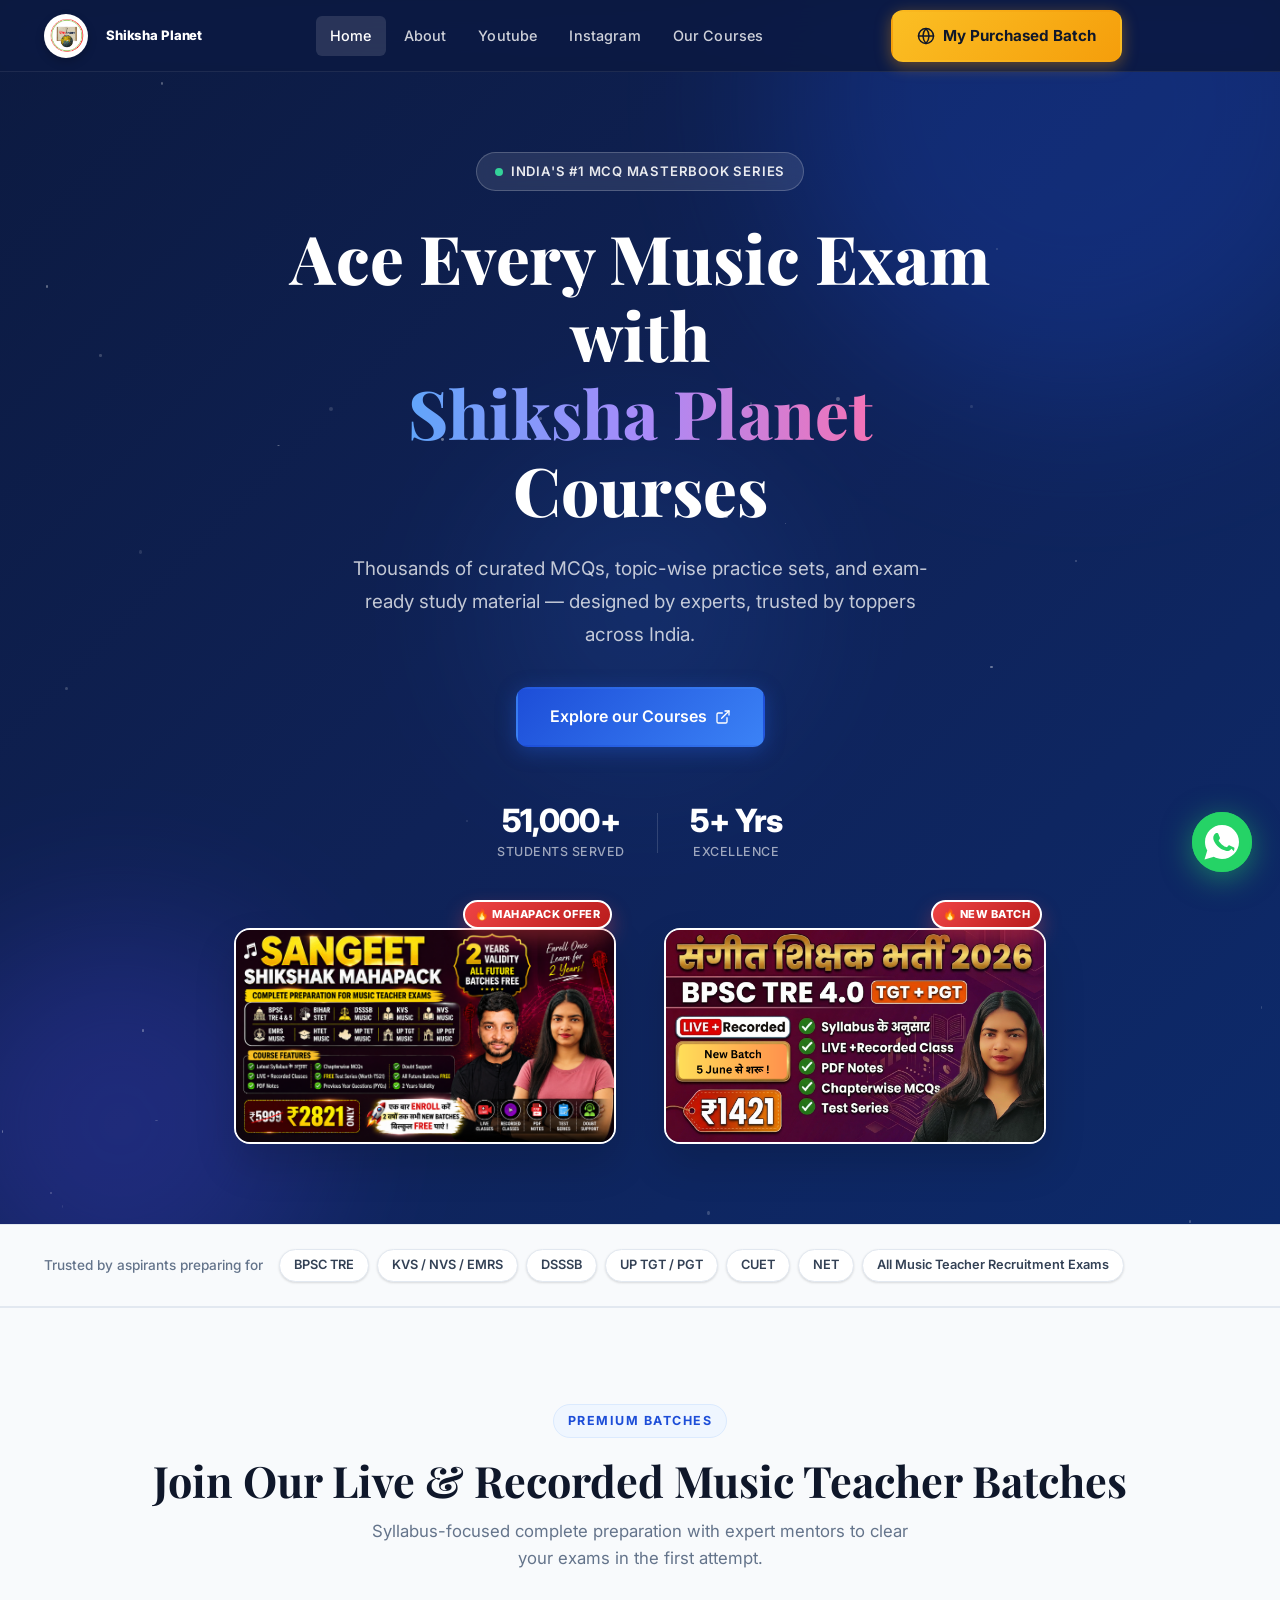
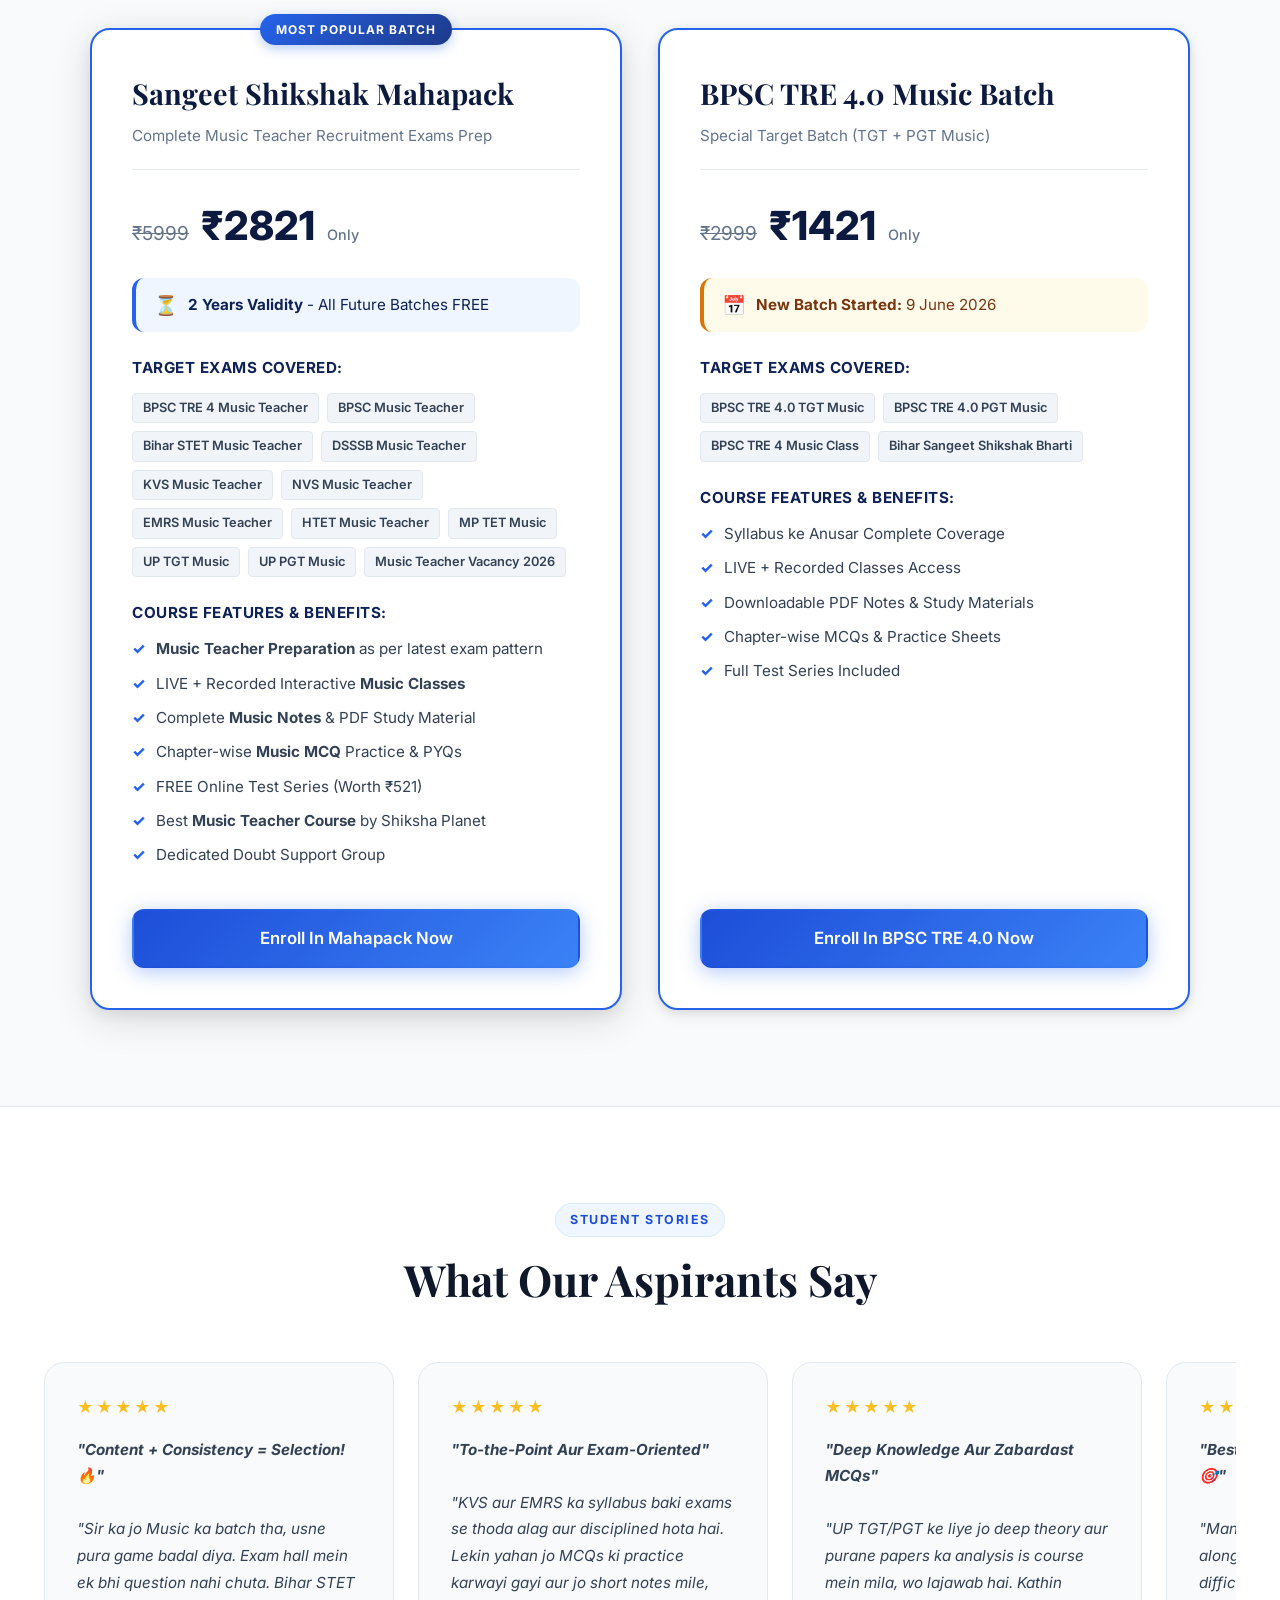
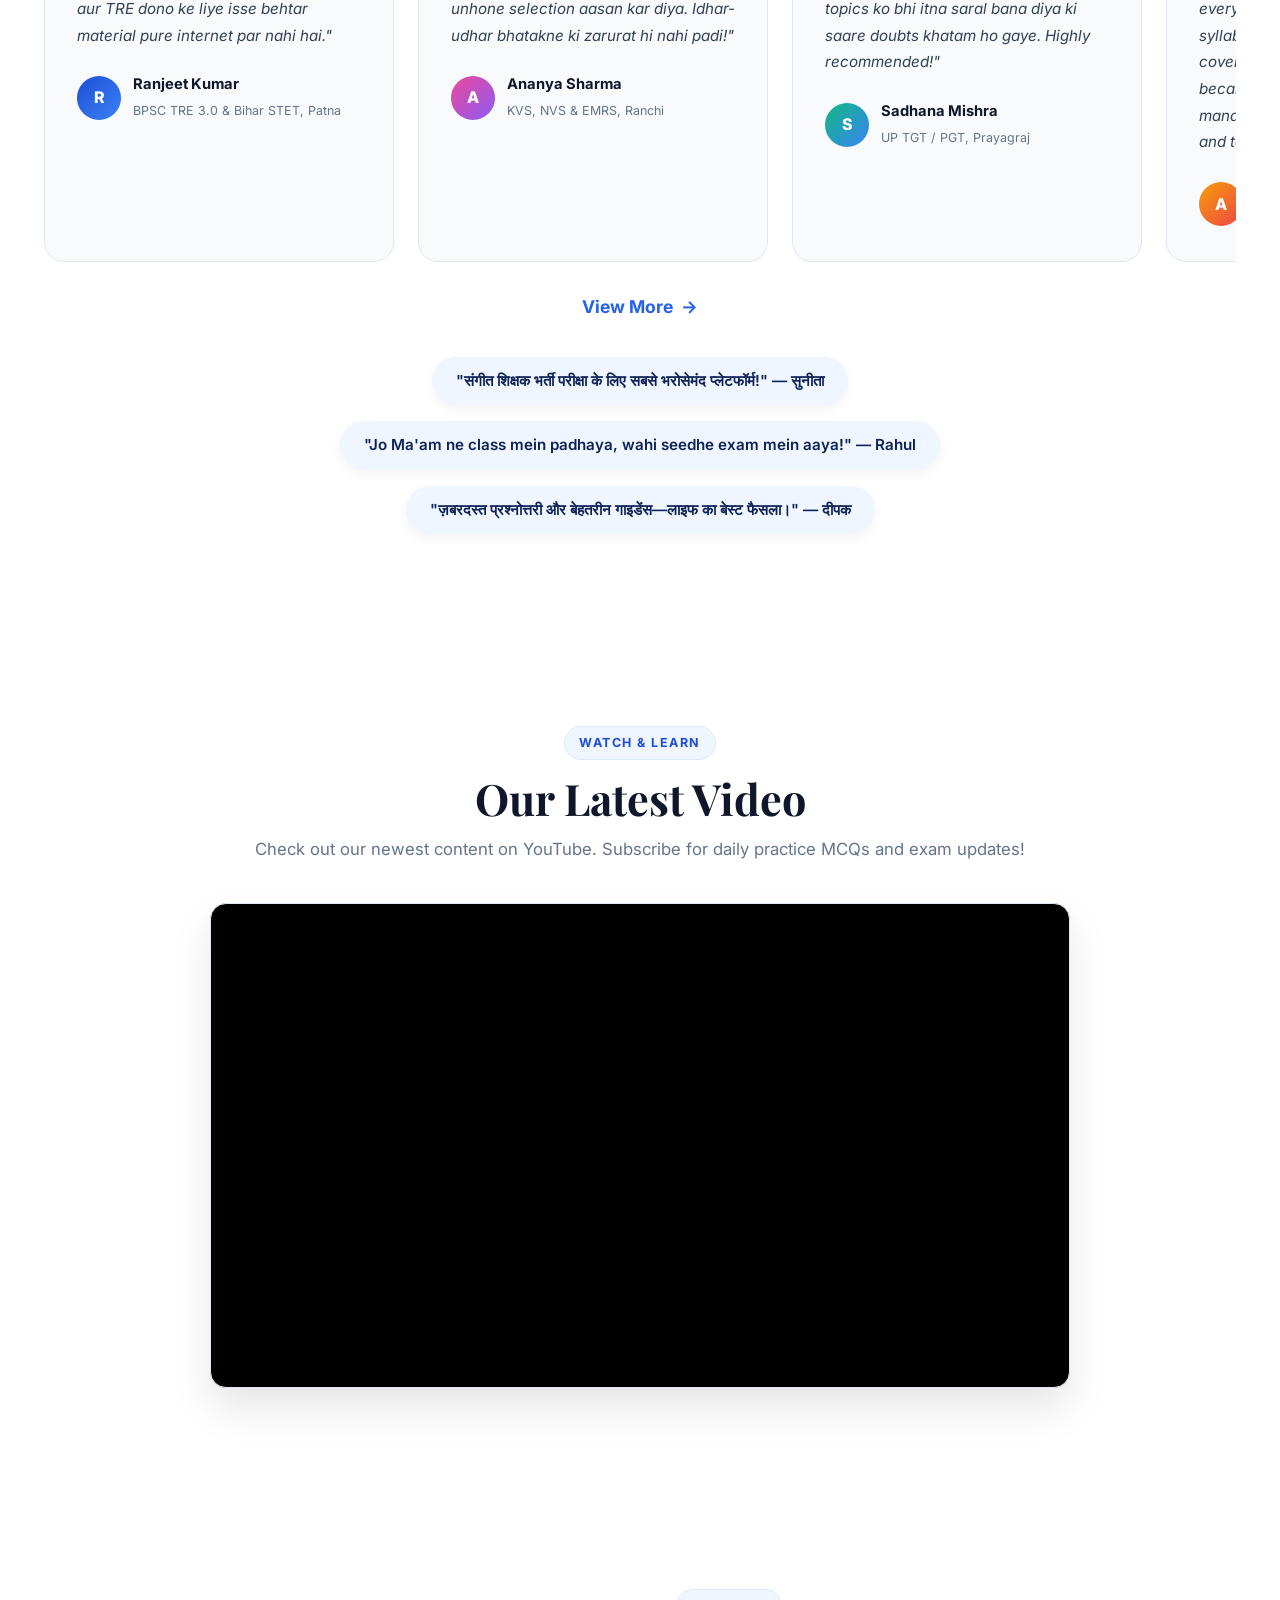
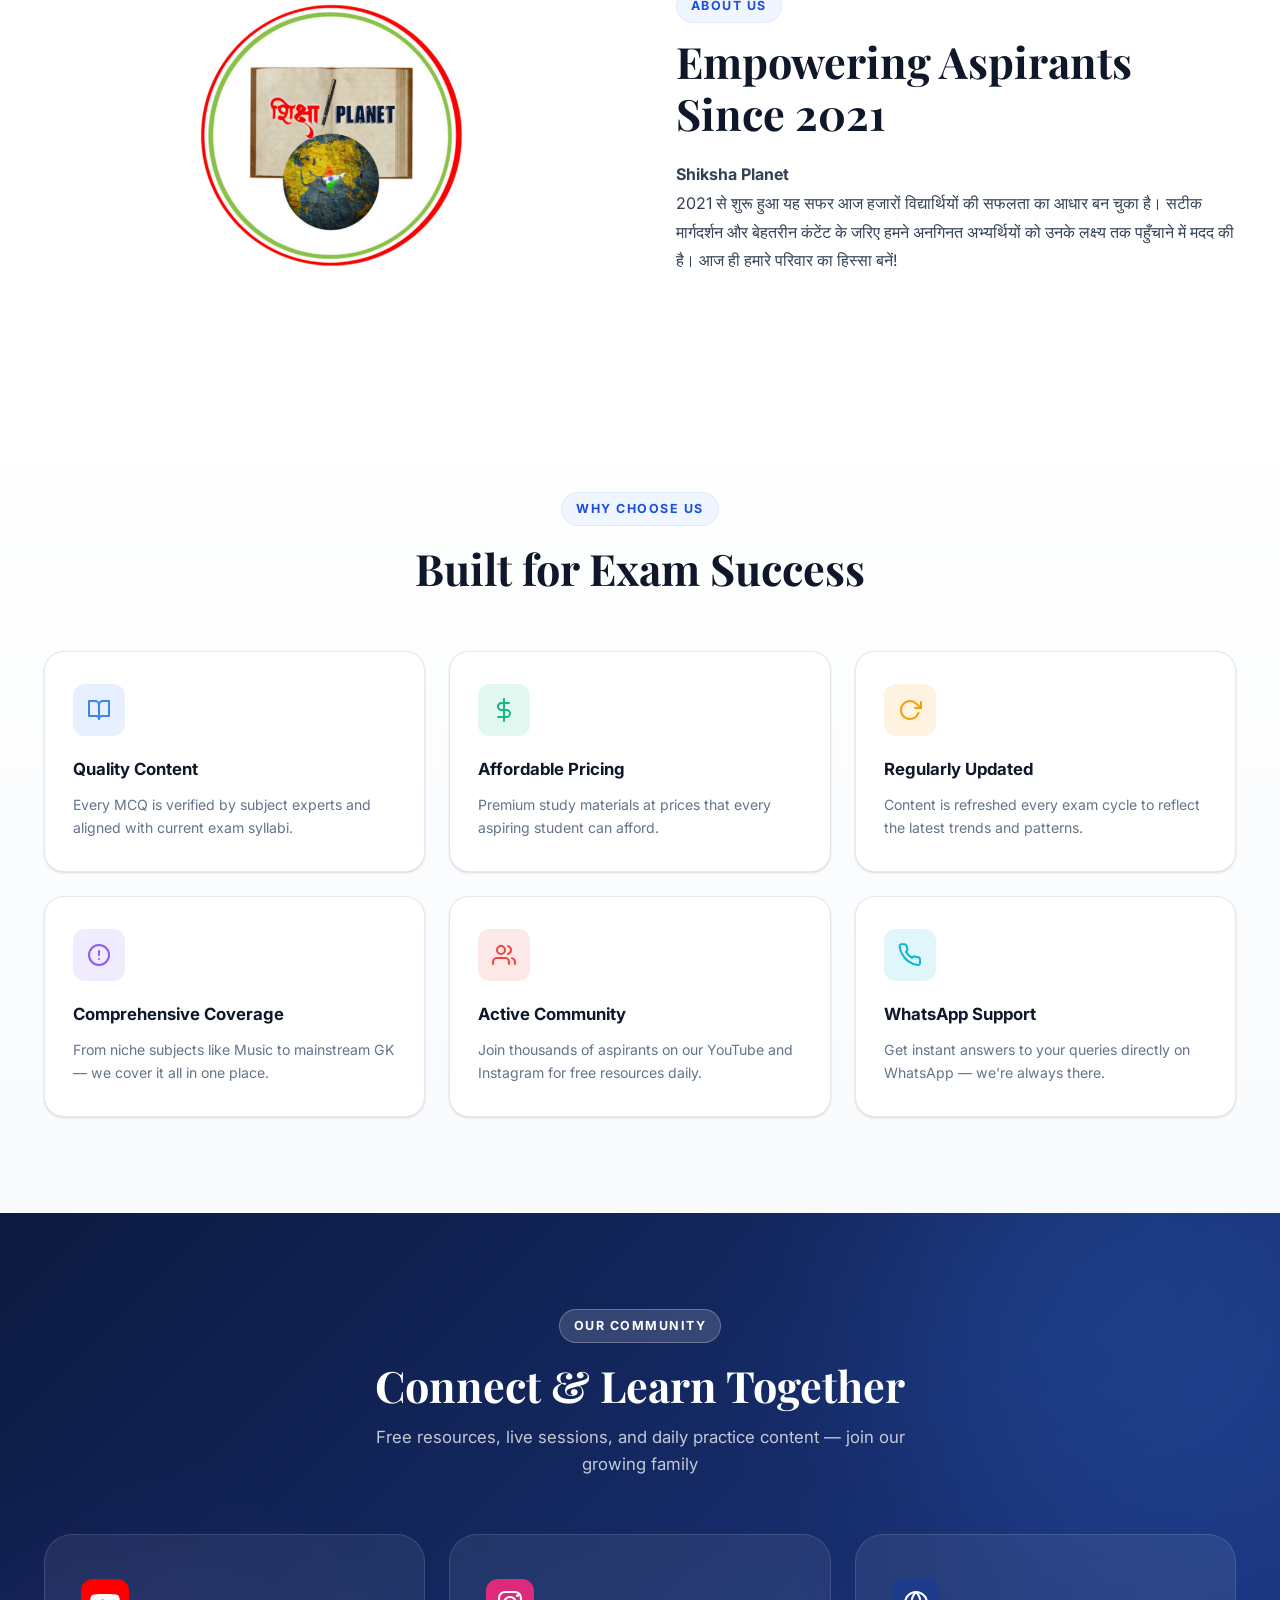
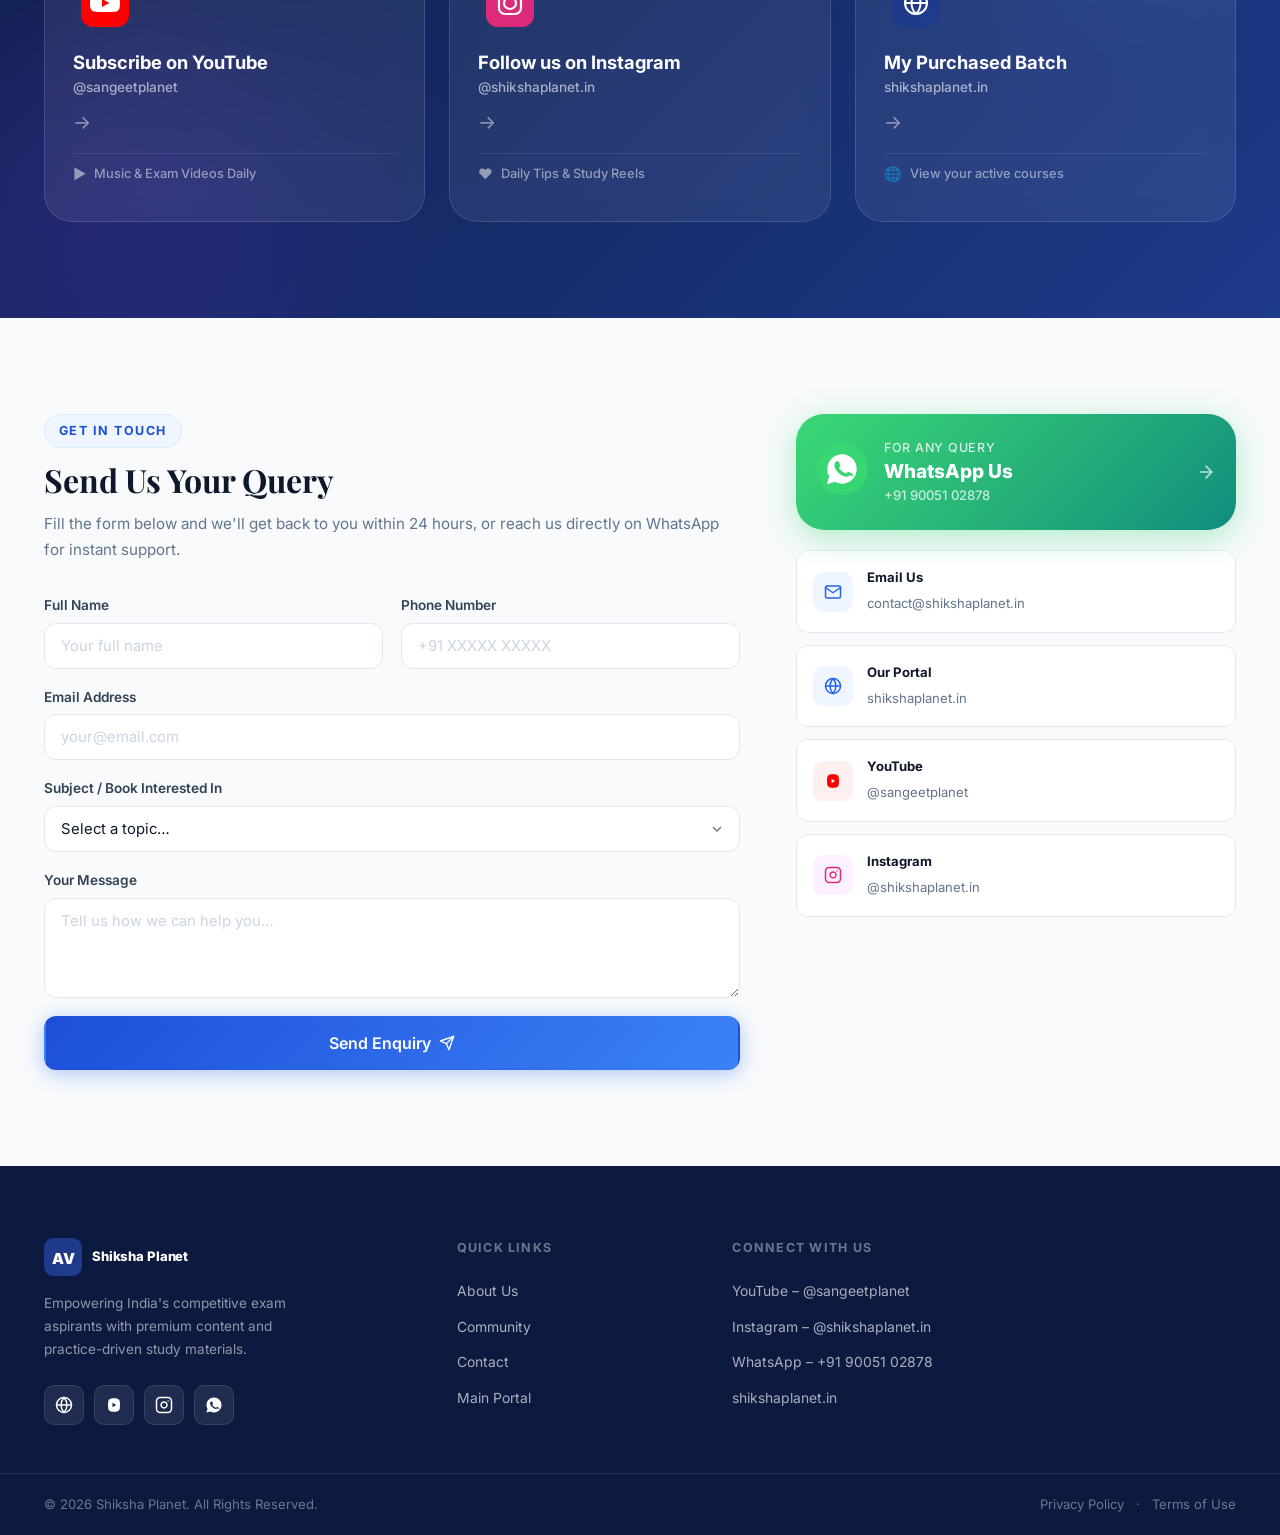
==== index.html @ e0a3ec22 "Add files via upload" ====
<!DOCTYPE html>
<html lang="en">
<head>
  <meta charset="UTF-8" />
  <meta name="viewport" content="width=device-width, initial-scale=1.0" />
  <title>Shiksha Planet | Premium Competitive Exam Courses</title>
  <meta name="description" content="Shiksha Planet — India's trusted platform for competitive exam preparation courses, practice series, and study materials." />
  <meta property="og:title" content="Shiksha Planet" />
  <meta property="og:description" content="Premium competitive exam preparation courses and study materials." />
  <meta property="og:type" content="website" />
  <meta name="keywords" content="BPSC TRE 4 Music Teacher, BPSC Music Teacher, Bihar STET Music, Bihar STET Music Teacher, DSSSB Music Teacher, KVS Music Teacher, NVS Music Teacher, EMRS Music Teacher, HTET Music Teacher, MP TET Music, UP TGT Music, UP PGT Music, Music Teacher Vacancy 2026, Music Teacher Exam, Sangeet Shikshak, Music Teacher Preparation, BPSC TRE 4 Vacancy, Bihar Teacher Vacancy, Music MCQ, Music Notes, Music Classes, Music Teacher Course, Shiksha Planet Music, shiksha planet, Music Teacher Online Classes, Music Teacher Preparation Batch, Sangeet Shikshak Batch, BPSC Music Teacher Course, Music Teacher Exam Preparation, Music Teacher Live Classes, Sangeet Shikshak Online Batch, up tgt pgt, htet music, dsssb music, nvs music, kvs music, emrs music, up tgt music, up pgt music, BPSC TRE 4 Music Class, Bihar Sangeet Shikshak Bharti" />
  <link rel="canonical" href="https://store.shikshaplanet.in/" />
  <link rel="preconnect" href="https://fonts.googleapis.com" />
  <link rel="preconnect" href="https://fonts.gstatic.com" crossorigin />
  <link href="https://fonts.googleapis.com/css2?family=Inter:wght@300;400;500;600;700;800;900&family=Playfair+Display:wght@600;700;800&display=swap" rel="stylesheet" />
  <link rel="stylesheet" href="style.css?v=2" />
</head>
<body>

  <!-- ============================================================
       HEADER / NAVBAR
  ============================================================ -->
  <header class="navbar" id="navbar">
    <div class="container nav-inner">
      <a href="#hero" class="brand" aria-label="Shiksha Planet home">
        <div class="brand-logo" style="width: 44px; height: 44px; border-radius: 50%; background: white; margin-right: 8px; flex-shrink: 0; display: flex; align-items: center; justify-content: center; overflow: hidden; box-shadow: 0 4px 10px rgba(0,0,0,0.2);">
          <img src="images/logo.png" alt="Shiksha Planet Logo" style="width: 90%; height: 90%; object-fit: contain;" />
        </div>
        <div class="brand-text">
          <span class="brand-main">Shiksha Planet</span>
        </div>
      </a>

      <nav class="nav-links" id="navLinks" aria-label="Main navigation">
        <a href="#hero" class="nav-link">Home</a>
        <a href="#about" class="nav-link">About</a>
        <a href="https://www.youtube.com/@sangeetplanet" target="_blank" rel="noopener noreferrer" class="nav-link">Youtube</a>
        <a href="https://www.instagram.com/shikshaplanet.in" target="_blank" rel="noopener noreferrer" class="nav-link">Instagram</a>
        <a href="https://store.shikshaplanet.in" target="_blank" rel="noopener noreferrer" class="nav-link">Our Courses</a>
      </nav>

      <a href="https://store.shikshaplanet.in/purchases?type=10" target="_blank" rel="noopener noreferrer"
         class="btn btn-portal" id="visitPortalBtn" aria-label="My Purchased Batch – Shiksha Planet">
        <svg class="btn-icon" viewBox="0 0 24 24" fill="none" stroke="currentColor" stroke-width="2" stroke-linecap="round" stroke-linejoin="round" aria-hidden="true">
          <circle cx="12" cy="12" r="10"/>
          <line x1="2" y1="12" x2="22" y2="12"/>
          <path d="M12 2a15.3 15.3 0 0 1 4 10 15.3 15.3 0 0 1-4 10 15.3 15.3 0 0 1-4-10 15.3 15.3 0 0 1 4-10z"/>
        </svg>
        My Purchased Batch
      </a>

      <div class="mobile-nav-right" style="display: flex; align-items: center; gap: 12px;">
        <a href="https://store.shikshaplanet.in/purchases?type=10" target="_blank" rel="noopener noreferrer" class="btn btn-primary mobile-header-btn">My Purchased Batch</a>
        <button class="hamburger" id="hamburger" aria-label="Open menu" aria-expanded="false" aria-controls="navLinks">
          <span></span><span></span><span></span>
        </button>
      </div>
    </div>
  </header>

  <!-- Mobile Nav Overlay -->
  <div class="mobile-nav-overlay" id="mobileNavOverlay">
    <button class="mobile-nav-close" id="mobileNavClose" aria-label="Close menu">✕</button>
    <nav class="mobile-nav-links" aria-label="Mobile navigation">
      <a href="#hero" class="mobile-nav-link">Home</a>
      <a href="#about" class="mobile-nav-link">About</a>
      <a href="https://www.youtube.com/@sangeetplanet" target="_blank" rel="noopener noreferrer" class="mobile-nav-link">Youtube</a>
      <a href="https://www.instagram.com/shikshaplanet.in" target="_blank" rel="noopener noreferrer" class="mobile-nav-link">Instagram</a>
      <a href="https://store.shikshaplanet.in" target="_blank" rel="noopener noreferrer" class="mobile-nav-link">Our Courses</a>
    </nav>
    <a href="https://store.shikshaplanet.in/purchases?type=10" target="_blank" rel="noopener noreferrer" class="btn btn-portal mobile-portal-btn">
      <svg class="btn-icon" viewBox="0 0 24 24" fill="none" stroke="currentColor" stroke-width="2" stroke-linecap="round" stroke-linejoin="round" aria-hidden="true">
        <circle cx="12" cy="12" r="10"/>
        <line x1="2" y1="12" x2="22" y2="12"/>
        <path d="M12 2a15.3 15.3 0 0 1 4 10 15.3 15.3 0 0 1-4 10 15.3 15.3 0 0 1-4-10 15.3 15.3 0 0 1 4-10z"/>
      </svg>
      My Purchased Batch
    </a>
  </div>

  <!-- ============================================================
       HERO SECTION
  ============================================================ -->
  <section class="hero" id="hero">
    <div class="hero-bg-shapes" aria-hidden="true">
      <div class="shape shape-1"></div>
      <div class="shape shape-2"></div>
      <div class="shape shape-3"></div>
      <div class="particles" id="particles"></div>
    </div>
    <div class="container hero-content">
      <div class="hero-badge">
        <span class="badge-dot"></span>
        India's #1 MCQ Masterbook Series
      </div>
      <h1 class="hero-headline">
        Ace Every Music Exam with<br/>
        <span class="hero-gradient-text">Shiksha Planet</span><br/>
        Courses
      </h1>
      <p class="hero-desc">
        Thousands of curated MCQs, topic-wise practice sets, and exam-ready study material — designed by experts, trusted by toppers across India.
      </p>
      <div class="hero-ctas">
        <a href="https://store.shikshaplanet.in" target="_blank" rel="noopener noreferrer" class="btn btn-primary btn-large" id="heroPortalBtn">
          Explore our Courses
          <svg class="btn-icon-right" viewBox="0 0 24 24" fill="none" stroke="currentColor" stroke-width="2" stroke-linecap="round" stroke-linejoin="round" aria-hidden="true">
            <path d="M18 13v6a2 2 0 0 1-2 2H5a2 2 0 0 1-2-2V8a2 2 0 0 1 2-2h6"/>
            <polyline points="15 3 21 3 21 9"/>
            <line x1="10" y1="14" x2="21" y2="3"/>
          </svg>
        </a>
      </div>
      <div class="hero-stats">
        <div class="stat-item">
          <span class="stat-num">51,000+</span>
          <span class="stat-label">Students Served</span>
        </div>
        <div class="stat-divider" aria-hidden="true"></div>
        <div class="stat-item">
          <span class="stat-num">5+ Yrs</span>
          <span class="stat-label">Excellence</span>
        </div>
      </div>
      
      <!-- Promotional Poster Banners -->
      <div class="hero-banners-container" style="display: grid; grid-template-columns: repeat(auto-fit, minmax(300px, 1fr)); gap: 48px; margin-top: 64px; width: 100%; max-width: 1200px; margin-left: auto; margin-right: auto;">
        
        <!-- Banner 1: Mahapack -->
        <div class="hero-banner-wrap" style="position: relative; transition: transform 0.3s ease;">
          <div class="badge-new-batch" style="z-index: 10; padding: 4px 10px; font-size: 11px; top: -28px; right: 4px; border-width: 2px;">🔥 Mahapack Offer</div>
          <a href="https://store.shikshaplanet.in/new-courses/52-sangeet-shikshak-mahapack" target="_blank" rel="noopener noreferrer" style="display: block; cursor: pointer; border-radius: 16px; overflow: hidden; box-shadow: 0 20px 40px rgba(0,0,0,0.15); border: 2px solid var(--white);">
            <img src="images/mahapack_poster.png" alt="Sangeet Shikshak Mahapack Banner" style="width: 100%; height: auto; display: block; object-fit: cover;" onmouseover="this.parentElement.parentElement.style.transform='scale(1.02)'" onmouseout="this.parentElement.parentElement.style.transform='scale(1)'" />
          </a>
        </div>

        <!-- Banner 2: BPSC TRE 4.0 -->
        <div class="hero-banner-wrap" style="position: relative; transition: transform 0.3s ease;">
          <div class="badge-new-batch" style="z-index: 10; padding: 4px 10px; font-size: 11px; top: -28px; right: 4px; border-width: 2px;">🔥 New Batch</div>
          <a href="https://store.shikshaplanet.in/new-courses/49-bpsc-tre-4-music-new-batch" target="_blank" rel="noopener noreferrer" style="display: block; cursor: pointer; border-radius: 16px; overflow: hidden; box-shadow: 0 20px 40px rgba(0,0,0,0.15); border: 2px solid var(--white);">
            <img src="images/course_banner.png" alt="BPSC TRE 4.0 TGT PGT Course Banner" style="width: 100%; height: auto; display: block; object-fit: cover;" onmouseover="this.parentElement.parentElement.style.transform='scale(1.02)'" onmouseout="this.parentElement.parentElement.style.transform='scale(1)'" />
          </a>
        </div>

      </div>
    </div>

  </section>

  <!-- ============================================================
       TRUST STRIP
  ============================================================ -->
  <section class="trust-strip" aria-label="Trusted by exam aspirants">
    <div class="container trust-inner">
      <p class="trust-label">Trusted by aspirants preparing for</p>
      <div class="trust-badges">
        <span class="trust-badge">BPSC TRE</span>
        <span class="trust-badge">KVS / NVS / EMRS</span>
        <span class="trust-badge">DSSSB</span>
        <span class="trust-badge">UP TGT / PGT</span>
        <span class="trust-badge">CUET</span>
        <span class="trust-badge">NET</span>
        <span class="trust-badge">All Music Teacher Recruitment Exams</span>
      </div>
    </div>
  </section>

  <!-- ============================================================
       OUR FEATURED COURSES (SEO OPTIMIZED)
       ============================================================ -->
  <section class="section courses-section" id="courses" aria-label="Our Courses">
    <div class="container">
      <div class="section-header">
        <div class="section-tag">Premium Batches</div>
        <h2 class="section-title">Join Our Live & Recorded Music Teacher Batches</h2>
        <p class="section-subtitle">Syllabus-focused complete preparation with expert mentors to clear your exams in the first attempt.</p>
      </div>

      <div class="courses-grid">
        <!-- Course 1: Mahapack -->
        <a href="https://store.shikshaplanet.in/new-courses/52-sangeet-shikshak-mahapack" target="_blank" rel="noopener noreferrer" class="course-card popular-card" style="text-decoration: none; color: inherit; display: flex;">
          <div class="popular-badge">Most Popular Batch</div>
          <div class="course-card-header">
            <h3>Sangeet Shikshak Mahapack</h3>
            <p class="course-tagline">Complete Music Teacher Recruitment Exams Prep</p>
          </div>
          <div class="course-price-box">
            <span class="original-price">₹5999</span>
            <span class="current-price">₹2821</span>
            <span class="price-suffix">Only</span>
          </div>
          <div class="validity-banner">
             <span class="icon">⏳</span> <span><strong>2 Years Validity</strong> - All Future Batches FREE</span>
          </div>
          <div class="target-exams-box">
            <h4>Target Exams Covered:</h4>
            <div class="exams-tags">
              <span>BPSC TRE 4 Music Teacher</span>
              <span>BPSC Music Teacher</span>
              <span>Bihar STET Music Teacher</span>
              <span>DSSSB Music Teacher</span>
              <span>KVS Music Teacher</span>
              <span>NVS Music Teacher</span>
              <span>EMRS Music Teacher</span>
              <span>HTET Music Teacher</span>
              <span>MP TET Music</span>
              <span>UP TGT Music</span>
              <span>UP PGT Music</span>
              <span>Music Teacher Vacancy 2026</span>
            </div>
          </div>
          <div class="course-features-list">
            <h4>Course Features & Benefits:</h4>
            <ul>
              <li><strong>Music Teacher Preparation</strong> as per latest exam pattern</li>
              <li>LIVE + Recorded Interactive <strong>Music Classes</strong></li>
              <li>Complete <strong>Music Notes</strong> & PDF Study Material</li>
              <li>Chapter-wise <strong>Music MCQ</strong> Practice & PYQs</li>
              <li>FREE Online Test Series (Worth ₹521)</li>
              <li>Best <strong>Music Teacher Course</strong> by Shiksha Planet</li>
              <li>Dedicated Doubt Support Group</li>
            </ul>
          </div>
          <div class="course-action">
            <span class="btn btn-primary btn-full">Enroll In Mahapack Now</span>
          </div>
        </a>

        <!-- Course 2: BPSC TRE 4.0 -->
        <a href="https://store.shikshaplanet.in/new-courses/49-bpsc-tre-4-music-new-batch" target="_blank" rel="noopener noreferrer" class="course-card" style="text-decoration: none; color: inherit; display: flex;">
          <div class="course-card-header">
            <h3>BPSC TRE 4.0 Music Batch</h3>
            <p class="course-tagline">Special Target Batch (TGT + PGT Music)</p>
          </div>
          <div class="course-price-box">
            <span class="original-price">₹2999</span>
            <span class="current-price">₹1421</span>
            <span class="price-suffix">Only</span>
          </div>
          <div class="validity-banner date-banner">
             <span class="icon">📅</span> <span><strong>New Batch Started:</strong> 9 June 2026</span>
          </div>
          <div class="target-exams-box">
            <h4>Target Exams Covered:</h4>
            <div class="exams-tags">
              <span>BPSC TRE 4.0 TGT Music</span>
              <span>BPSC TRE 4.0 PGT Music</span>
              <span>BPSC TRE 4 Music Class</span>
              <span>Bihar Sangeet Shikshak Bharti</span>
            </div>
          </div>
          <div class="course-features-list">
            <h4>Course Features & Benefits:</h4>
            <ul>
              <li>Syllabus ke Anusar Complete Coverage</li>
              <li>LIVE + Recorded Classes Access</li>
              <li>Downloadable PDF Notes & Study Materials</li>
              <li>Chapter-wise MCQs & Practice Sheets</li>
              <li>Full Test Series Included</li>
            </ul>
          </div>
          <div class="course-action">
            <span class="btn btn-primary btn-full">Enroll In BPSC TRE 4.0 Now</span>
          </div>
        </a>
      </div>
    </div>
  </section>

  <!-- ============================================================
       TESTIMONIALS
  ============================================================ -->
  <section class="testimonials section" id="testimonials" aria-label="Student testimonials">
    <div class="container">
      <div class="section-header">
        <div class="section-tag">Student Stories</div>
        <h2 class="section-title">What Our Aspirants Say</h2>
      </div>
      <div class="testi-wrapper">
        <div class="testi-grid" id="testiGrid">
        <blockquote class="testi-card" id="testiRanjeet">
          <div class="testi-stars" aria-label="5 stars">★★★★★</div>
          <p><strong>"Content + Consistency = Selection! 🔥"</strong><br><br>"Sir ka jo Music ka batch tha, usne pura game badal diya. Exam hall mein ek bhi question nahi chuta. Bihar STET aur TRE dono ke liye isse behtar material pure internet par nahi hai."</p>
          <footer>
            <div class="testi-avatar" aria-hidden="true">R</div>
            <div>
              <strong>Ranjeet Kumar</strong>
              <span>BPSC TRE 3.0 & Bihar STET, Patna</span>
            </div>
          </footer>
        </blockquote>
        
        <blockquote class="testi-card" id="testiAnanya">
          <div class="testi-stars" aria-label="5 stars">★★★★★</div>
          <p><strong>"To-the-Point Aur Exam-Oriented"</strong><br><br>"KVS aur EMRS ka syllabus baki exams se thoda alag aur disciplined hota hai. Lekin yahan jo MCQs ki practice karwayi gayi aur jo short notes mile, unhone selection aasan kar diya. Idhar-udhar bhatakne ki zarurat hi nahi padi!"</p>
          <footer>
            <div class="testi-avatar" style="background:linear-gradient(135deg,#ec4899,#8b5cf6)" aria-hidden="true">A</div>
            <div>
              <strong>Ananya Sharma</strong>
              <span>KVS, NVS & EMRS, Ranchi</span>
            </div>
          </footer>
        </blockquote>

        <blockquote class="testi-card" id="testiSadhana">
          <div class="testi-stars" aria-label="5 stars">★★★★★</div>
          <p><strong>"Deep Knowledge Aur Zabardast MCQs"</strong><br><br>"UP TGT/PGT ke liye jo deep theory aur purane papers ka analysis is course mein mila, wo lajawab hai. Kathin topics ko bhi itna saral bana diya ki saare doubts khatam ho gaye. Highly recommended!"</p>
          <footer>
            <div class="testi-avatar" style="background:linear-gradient(135deg,#10b981,#3b82f6)" aria-hidden="true">S</div>
            <div>
              <strong>Sadhana Mishra</strong>
              <span>UP TGT / PGT, Prayagraj</span>
            </div>
          </footer>
        </blockquote>

        <blockquote class="testi-card" id="testiAnjali">
          <div class="testi-stars" aria-label="5 stars">★★★★★</div>
          <p><strong>"Best Course for Class 12th Students! 🎯"</strong><br><br>"Managing CUET UG preparation alongside board exams seemed very difficult, but this course made everything so simple. The music syllabus and domain topics were covered so well that all my basics became clear. I learned time management through the mock tests, and today I am in my dream university!"</p>
          <footer>
            <div class="testi-avatar" style="background:linear-gradient(135deg,#f59e0b,#ef4444)" aria-hidden="true">A</div>
            <div>
              <strong>Anjali Singh</strong>
              <span>CUET UG Entrance, New Delhi</span>
            </div>
          </footer>
        </blockquote>

        <blockquote class="testi-card" id="testiVikas">
          <div class="testi-stars" aria-label="5 stars">★★★★★</div>
          <p><strong>"Perfect Content for Higher University Entrances!"</strong><br><br>"CUET PG level is quite deep and finding accurate guidance is very difficult. The focus on raga analysis, advanced theory, and detailed MCQs in this course was amazing. It was solely because of the mock tests and conceptual clarity of this batch that I got selected into a top university."</p>
          <footer>
            <div class="testi-avatar" style="background:linear-gradient(135deg,#6366f1,#8b5cf6)" aria-hidden="true">V</div>
            <div>
              <strong>Vikas Raj</strong>
              <span>CUET PG Entrance, BHU Campus</span>
            </div>
          </footer>
        </blockquote>

        <blockquote class="testi-card" id="testiAmit">
          <div class="testi-stars" aria-label="5 stars">★★★★★</div>
          <p><strong>"कम समय में सटीक तैयारी और बेहतरीन टाइम मैनेजमेंट"</strong><br><br>"डीएसएसएसबी में टाइम MANAGEMENT सबसे बड़ा चैलेंज होता है। इस कोर्स में सिर्फ पढ़ाया नहीं जाता, बल्कि कम समय में सही उत्तर कैसे चुनना है, यह सिखाया जाता है। कंटेंट एकदम अपडेटेड और प्रामाणिक है।"</p>
          <footer>
            <div class="testi-avatar" style="background:linear-gradient(135deg,#14b8a6,#0ea5e9)" aria-hidden="true">अ</div>
            <div>
              <strong>अमित वर्मा</strong>
              <span>DSSSB Delhi, दिल्ली</span>
            </div>
          </footer>
        </blockquote>
      </div>
      
      <div class="testi-scroll-action">
        <button class="testi-scroll-btn" onclick="document.getElementById('testiGrid').scrollBy({ left: 350, behavior: 'smooth' })" aria-label="Scroll to view more">
          View More <span>→</span>
        </button>
      </div>
      </div>

      <div class="testi-oneliners">
        <div class="testi-oneliner">"संगीत शिक्षक भर्ती परीक्षा के लिए सबसे भरोसेमंद प्लेटफॉर्म!" — सुनीता</div>
        <div class="testi-oneliner">"Jo Ma'am ne class mein padhaya, wahi seedhe exam mein aaya!" — Rahul</div>
        <div class="testi-oneliner">"ज़बरदस्त प्रश्नोत्तरी और बेहतरीन गाइडेंस—लाइफ का बेस्ट फैसला।" — दीपक</div>
      </div>
    </div>
  </section>

  <!-- ============================================================
       LATEST VIDEO
  ============================================================ -->
  <section class="latest-video section" id="video" aria-label="Our Latest Video">
    <div class="container reveal">
      <div class="section-header" style="max-width: 800px; margin: 0 auto; text-align: center; margin-bottom: 40px;">
        <div class="section-tag" style="justify-content: center; margin-bottom: 12px;">Watch &amp; Learn</div>
        <h2 class="section-title">Our Latest Video</h2>
        <p style="color: var(--gray-500); font-size: 1.05rem;">Check out our newest content on YouTube. Subscribe for daily practice MCQs and exam updates!</p>
      </div>
      
      <div class="video-container reveal" style="max-width: 860px; margin: 0 auto; border-radius: 16px; overflow: hidden; box-shadow: 0 20px 40px rgba(0,0,0,0.1); border: 1px solid var(--gray-200); background: #000;">
        <div style="position: relative; padding-bottom: 56.25%; height: 0;">
          <iframe 
            src="https://www.youtube-nocookie.com/embed/hWtbzKx9obE" 
            title="Our Latest Video" 
            style="position: absolute; top: 0; left: 0; width: 100%; height: 100%; border: 0;" 
            allow="accelerometer; autoplay; clipboard-write; encrypted-media; gyroscope; picture-in-picture; web-share" 
            allowfullscreen>
          </iframe>
        </div>
      </div>
    </div>
  </section>

  <!-- ============================================================
       ABOUT US
  ============================================================ -->
  <section class="about section" id="about">
    <div class="container about-grid">
      <div class="about-visual" aria-hidden="true">
        <div class="about-card-stack">
          <div class="about-center-icon">
            <img src="images/logo.png" alt="Shiksha Planet Logo" style="width: 100%; height: 100%; object-fit: contain; mix-blend-mode: multiply;" />
          </div>
        </div>
      </div>
      <div class="about-text">
        <div class="section-tag">About Us</div>
        <h2 class="section-title">Empowering Aspirants<br/>Since 2021</h2>
        <p class="about-desc">
          <strong>Shiksha Planet</strong><br/>
          2021 से शुरू हुआ यह सफर आज हजारों विद्यार्थियों की सफलता का आधार बन चुका है। सटीक मार्गदर्शन और बेहतरीन कंटेंट के जरिए हमने अनगिनत अभ्यर्थियों को उनके लक्ष्य तक पहुँचाने में मदद की है। आज ही हमारे परिवार का हिस्सा बनें!
        </p>

      </div>
    </div>
  </section>

  <!-- ============================================================
       WHY CHOOSE US
  ============================================================ -->
  <section class="features section" id="features" aria-label="Why choose Shiksha Planet">
    <div class="container">
      <div class="section-header">
        <div class="section-tag">Why Choose Us</div>
        <h2 class="section-title">Built for Exam Success</h2>
      </div>
      <div class="features-grid">
        <div class="feature-card" id="featureQuality">
          <div class="feature-icon-wrap" style="--fi-color:#3b82f6">
            <svg viewBox="0 0 24 24" fill="none" stroke="currentColor" stroke-width="2" stroke-linecap="round" stroke-linejoin="round" aria-hidden="true">
              <path d="M2 3h6a4 4 0 0 1 4 4v14a3 3 0 0 0-3-3H2z"/>
              <path d="M22 3h-6a4 4 0 0 0-4 4v14a3 3 0 0 1 3-3h7z"/>
            </svg>
          </div>
          <h3>Quality Content</h3>
          <p>Every MCQ is verified by subject experts and aligned with current exam syllabi.</p>
        </div>
        <div class="feature-card" id="featureAffordable">
          <div class="feature-icon-wrap" style="--fi-color:#10b981">
            <svg viewBox="0 0 24 24" fill="none" stroke="currentColor" stroke-width="2" stroke-linecap="round" stroke-linejoin="round" aria-hidden="true">
              <line x1="12" y1="1" x2="12" y2="23"/><path d="M17 5H9.5a3.5 3.5 0 0 0 0 7h5a3.5 3.5 0 0 1 0 7H6"/>
            </svg>
          </div>
          <h3>Affordable Pricing</h3>
          <p>Premium study materials at prices that every aspiring student can afford.</p>
        </div>
        <div class="feature-card" id="featureUpdated">
          <div class="feature-icon-wrap" style="--fi-color:#f59e0b">
            <svg viewBox="0 0 24 24" fill="none" stroke="currentColor" stroke-width="2" stroke-linecap="round" stroke-linejoin="round" aria-hidden="true">
              <polyline points="23 4 23 10 17 10"/>
              <path d="M20.49 15a9 9 0 1 1-2.12-9.36L23 10"/>
            </svg>
          </div>
          <h3>Regularly Updated</h3>
          <p>Content is refreshed every exam cycle to reflect the latest trends and patterns.</p>
        </div>
        <div class="feature-card" id="featureComprehensive">
          <div class="feature-icon-wrap" style="--fi-color:#8b5cf6">
            <svg viewBox="0 0 24 24" fill="none" stroke="currentColor" stroke-width="2" stroke-linecap="round" stroke-linejoin="round" aria-hidden="true">
              <circle cx="12" cy="12" r="10"/><line x1="12" y1="8" x2="12" y2="12"/><line x1="12" y1="16" x2="12.01" y2="16"/>
            </svg>
          </div>
          <h3>Comprehensive Coverage</h3>
          <p>From niche subjects like Music to mainstream GK — we cover it all in one place.</p>
        </div>
        <div class="feature-card" id="featureCommunity">
          <div class="feature-icon-wrap" style="--fi-color:#ef4444">
            <svg viewBox="0 0 24 24" fill="none" stroke="currentColor" stroke-width="2" stroke-linecap="round" stroke-linejoin="round" aria-hidden="true">
              <path d="M17 21v-2a4 4 0 0 0-4-4H5a4 4 0 0 0-4 4v2"/>
              <circle cx="9" cy="7" r="4"/>
              <path d="M23 21v-2a4 4 0 0 0-3-3.87"/>
              <path d="M16 3.13a4 4 0 0 1 0 7.75"/>
            </svg>
          </div>
          <h3>Active Community</h3>
          <p>Join thousands of aspirants on our YouTube and Instagram for free resources daily.</p>
        </div>
        <div class="feature-card" id="featureSupport">
          <div class="feature-icon-wrap" style="--fi-color:#06b6d4">
            <svg viewBox="0 0 24 24" fill="none" stroke="currentColor" stroke-width="2" stroke-linecap="round" stroke-linejoin="round" aria-hidden="true">
              <path d="M22 16.92v3a2 2 0 0 1-2.18 2 19.79 19.79 0 0 1-8.63-3.07A19.5 19.5 0 0 1 4.69 12 19.79 19.79 0 0 1 1.61 3.38 2 2 0 0 1 3.61 1.22h3a2 2 0 0 1 2 1.72 12.84 12.84 0 0 0 .7 2.81 2 2 0 0 1-.45 2.11L7.91 8.85A16 16 0 0 0 14 14.92l.95-.96a2 2 0 0 1 2.11-.45 12.84 12.84 0 0 0 2.81.7A2 2 0 0 1 21.91 16.92z"/>
            </svg>
          </div>
          <h3>WhatsApp Support</h3>
          <p>Get instant answers to your queries directly on WhatsApp — we're always there.</p>
        </div>
      </div>
    </div>
  </section>



  <!-- ============================================================
       SOCIAL CONNECT / COMMUNITY
  ============================================================ -->
  <section class="community section" id="community">
    <div class="community-bg" aria-hidden="true">
      <div class="community-blob cb-1"></div>
      <div class="community-blob cb-2"></div>
    </div>
    <div class="container">
      <div class="section-header">
        <div class="section-tag section-tag--light">Our Community</div>
        <h2 class="section-title section-title--light">Connect &amp; Learn Together</h2>
        <p class="section-subtitle section-subtitle--light">Free resources, live sessions, and daily practice content — join our growing family</p>
      </div>
      <div class="social-cards">

        <!-- YouTube Card -->
        <a href="https://www.youtube.com/@sangeetplanet" target="_blank" rel="noopener noreferrer"
           class="social-card social-card--yt" id="youtubeCard" aria-label="Subscribe on YouTube – Sangeet Planet">
          <div class="social-card-glow"></div>
          <div class="social-icon-wrap social-icon-wrap--yt">
            <!-- YouTube SVG -->
            <svg viewBox="0 0 48 48" fill="none" xmlns="http://www.w3.org/2000/svg" class="social-svg" aria-hidden="true">
              <rect width="48" height="48" rx="12" fill="#FF0000"/>
              <path d="M38.4 18.4a4 4 0 0 0-2.8-2.8C33.2 15 24 15 24 15s-9.2 0-11.6.6a4 4 0 0 0-2.8 2.8C9 20.8 9 24 9 24s0 3.2.6 5.6a4 4 0 0 0 2.8 2.8c2.4.6 11.6.6 11.6.6s9.2 0 11.6-.6a4 4 0 0 0 2.8-2.8c.6-2.4.6-5.6.6-5.6s0-3.2-.6-5.6z" fill="#fff"/>
              <polygon points="21,28 28.5,24 21,20" fill="#FF0000"/>
            </svg>
          </div>
          <div class="social-card-text">
            <span class="social-action">Subscribe on YouTube</span>
            <span class="social-handle">@sangeetplanet</span>
            <span class="social-cta-arrow">→</span>
          </div>
          <div class="social-card-stat">
            <span class="stat-icon">▶</span>
            <span>Music & Exam Videos Daily</span>
          </div>
        </a>

        <!-- Instagram Card -->
        <a href="https://www.instagram.com/shikshaplanet.in" target="_blank" rel="noopener noreferrer"
           class="social-card social-card--ig" id="instagramCard" aria-label="Follow us on Instagram – Shiksha Planet">
          <div class="social-card-glow social-card-glow--ig"></div>
          <div class="social-icon-wrap social-icon-wrap--ig">
            <!-- Instagram SVG -->
            <svg viewBox="0 0 48 48" fill="none" xmlns="http://www.w3.org/2000/svg" class="social-svg" aria-hidden="true">
              <rect width="48" height="48" rx="12" fill="url(#igGrad)"/>
              <rect x="13" y="13" width="22" height="22" rx="6" stroke="#fff" stroke-width="2.2"/>
              <circle cx="24" cy="24" r="6" stroke="#fff" stroke-width="2.2"/>
              <circle cx="31.5" cy="16.5" r="1.5" fill="#fff"/>
              <defs>
                <linearGradient id="igGrad" x1="0" y1="48" x2="48" y2="0">
                  <stop stop-color="#f58529"/>
                  <stop offset="0.5" stop-color="#dd2a7b"/>
                  <stop offset="1" stop-color="#8134af"/>
                </linearGradient>
              </defs>
            </svg>
          </div>
          <div class="social-card-text">
            <span class="social-action">Follow us on Instagram</span>
            <span class="social-handle">@shikshaplanet.in</span>
            <span class="social-cta-arrow">→</span>
          </div>
          <div class="social-card-stat">
            <span class="stat-icon">♥</span>
            <span>Daily Tips & Study Reels</span>
          </div>
        </a>

        <!-- Website Card -->
        <a href="https://store.shikshaplanet.in/purchases?type=10" target="_blank" rel="noopener noreferrer"
           class="social-card social-card--web" id="websiteCard" aria-label="My Purchased Batch">
          <div class="social-card-glow social-card-glow--web"></div>
          <div class="social-icon-wrap social-icon-wrap--web">
            <svg viewBox="0 0 48 48" fill="none" xmlns="http://www.w3.org/2000/svg" class="social-svg" aria-hidden="true">
              <rect width="48" height="48" rx="12" fill="url(#webGrad)"/>
              <circle cx="24" cy="24" r="11" stroke="#fff" stroke-width="2"/>
              <line x1="13" y1="24" x2="35" y2="24" stroke="#fff" stroke-width="2"/>
              <path d="M24 13c-3 3-4.5 7-4.5 11s1.5 8 4.5 11" stroke="#fff" stroke-width="2"/>
              <path d="M24 13c3 3 4.5 7 4.5 11s-1.5 8-4.5 11" stroke="#fff" stroke-width="2"/>
              <defs>
                <linearGradient id="webGrad" x1="0" y1="0" x2="48" y2="48">
                  <stop stop-color="#1e3a8a"/>
                  <stop offset="1" stop-color="#3b82f6"/>
                </linearGradient>
              </defs>
            </svg>
          </div>
          <div class="social-card-text">
            <span class="social-action">My Purchased Batch</span>
            <span class="social-handle">shikshaplanet.in</span>
            <span class="social-cta-arrow">→</span>
          </div>
          <div class="social-card-stat">
            <span class="stat-icon">🌐</span>
            <span>View your active courses</span>
          </div>
        </a>

      </div>
    </div>
  </section>


  <!-- ============================================================
       CONTACT & SUPPORT
  ============================================================ -->
  <section class="contact section" id="contact">
    <div class="container contact-grid">

      <!-- Enquiry Form -->
      <div class="contact-form-wrap" id="contactFormSection">
        <div class="section-tag">Get in Touch</div>
        <h2 class="section-title">Send Us Your Query</h2>
        <p class="contact-subtitle">Fill the form below and we'll get back to you within 24 hours, or reach us directly on WhatsApp for instant support.</p>
        <form class="enquiry-form" id="enquiryForm" novalidate>
          <div class="form-row">
            <div class="form-group">
              <label for="formName">Full Name</label>
              <input type="text" id="formName" name="name" placeholder="Your full name" required autocomplete="name" />
            </div>
            <div class="form-group">
              <label for="formPhone">Phone Number</label>
              <input type="tel" id="formPhone" name="phone" placeholder="+91 XXXXX XXXXX" autocomplete="tel" />
            </div>
          </div>
          <div class="form-group">
            <label for="formEmail">Email Address</label>
            <input type="email" id="formEmail" name="email" placeholder="your@email.com" required autocomplete="email" />
          </div>
          <div class="form-group">
            <label for="formSubject">Subject / Book Interested In</label>
            <select id="formSubject" name="subject">
              <option value="" disabled selected>Select a topic…</option>
              <option value="music">MUSIC MCQs Masterbook</option>
              <option value="history">History MCQs Masterbook</option>
              <option value="gk">GK & Current Affairs Masterbook</option>
              <option value="hindi">Hindi Literature MCQs Masterbook</option>
              <option value="other">Other / General Query</option>
            </select>
          </div>
          <div class="form-group">
            <label for="formMessage">Your Message</label>
            <textarea id="formMessage" name="message" rows="4" placeholder="Tell us how we can help you…" required></textarea>
          </div>
          <button type="submit" class="btn btn-primary btn-large form-submit" id="formSubmitBtn">
            Send Enquiry
            <svg class="btn-icon-right" viewBox="0 0 24 24" fill="none" stroke="currentColor" stroke-width="2" stroke-linecap="round" stroke-linejoin="round" aria-hidden="true">
              <line x1="22" y1="2" x2="11" y2="13"/>
              <polygon points="22 2 15 22 11 13 2 9 22 2"/>
            </svg>
          </button>
          <div class="form-success" id="formSuccess" role="alert" aria-live="polite" hidden>
            ✅ Thank you! We'll be in touch soon.
          </div>
        </form>
      </div>

      <!-- Contact Sidebar -->
      <div class="contact-sidebar" id="contactSidebar">
        <!-- WhatsApp CTA -->
        <a href="https://wa.me/919005102878?text=Hello%20Shiksha%20Planet,%20I%20have%20a%20query"
           target="_blank" rel="noopener noreferrer"
           class="whatsapp-cta" id="whatsappCtaBtn" aria-label="Chat on WhatsApp – For Any Query">
          <div class="wa-icon-wrap" aria-hidden="true">
            <!-- WhatsApp SVG -->
            <svg viewBox="0 0 48 48" fill="none" xmlns="http://www.w3.org/2000/svg" class="wa-svg">
              <circle cx="24" cy="24" r="24" fill="#25D366"/>
              <path d="M24 10.4C16.5 10.4 10.4 16.5 10.4 24c0 2.4.6 4.7 1.8 6.7L10 38l7.5-2.2c1.9 1.1 4.1 1.7 6.5 1.7 7.5 0 13.6-6.1 13.6-13.6S31.5 10.4 24 10.4zm7.5 18.9c-.3.9-1.8 1.7-2.5 1.8-.7.1-1.4.3-4.3-.9-3.6-1.5-5.9-5.1-6.1-5.3-.2-.3-1.6-2.1-1.6-4.1s1-3 1.4-3.4c.4-.4.8-.5 1-.5h.8c.3 0 .6.1.9.7l1.2 3c.1.3.1.6-.1.8l-.6.9c-.2.2-.4.5-.2.9.3.4 1.1 1.6 2.4 2.7 1.6 1.4 3 1.9 3.5 2.1.4.2.7.1 1-.2l.9-1c.3-.4.6-.3 1-.1l3 1.4c.4.2.7.3.7.6.1.4-.1 1.6-.4 2.6z" fill="#fff"/>
            </svg>
          </div>
          <div class="wa-cta-text">
            <span class="wa-label">For Any Query</span>
            <strong class="wa-action">WhatsApp Us</strong>
            <span class="wa-number">+91 90051 02878</span>
          </div>
          <svg class="wa-arrow" viewBox="0 0 24 24" fill="none" stroke="currentColor" stroke-width="2" stroke-linecap="round" stroke-linejoin="round" aria-hidden="true">
            <path d="M5 12h14M12 5l7 7-7 7"/>
          </svg>
        </a>

        <!-- Contact Info -->
        <div class="contact-info-cards">
          <div class="info-card" id="infoCardEmail">
            <div class="info-icon">
              <svg viewBox="0 0 24 24" fill="none" stroke="currentColor" stroke-width="2" stroke-linecap="round" stroke-linejoin="round" aria-hidden="true">
                <path d="M4 4h16c1.1 0 2 .9 2 2v12c0 1.1-.9 2-2 2H4c-1.1 0-2-.9-2-2V6c0-1.1.9-2 2-2z"/>
                <polyline points="22,6 12,13 2,6"/>
              </svg>
            </div>
            <div>
              <strong>Email Us</strong>
              <span>contact@shikshaplanet.in</span>
            </div>
          </div>
          <div class="info-card" id="infoCardPortal">
            <div class="info-icon">
              <svg viewBox="0 0 24 24" fill="none" stroke="currentColor" stroke-width="2" stroke-linecap="round" stroke-linejoin="round" aria-hidden="true">
                <circle cx="12" cy="12" r="10"/>
                <line x1="2" y1="12" x2="22" y2="12"/>
                <path d="M12 2a15.3 15.3 0 0 1 4 10 15.3 15.3 0 0 1-4 10 15.3 15.3 0 0 1-4-10 15.3 15.3 0 0 1 4-10z"/>
              </svg>
            </div>
            <div>
              <strong>Our Portal</strong>
              <a href="https://store.shikshaplanet.in" target="_blank" rel="noopener noreferrer">shikshaplanet.in</a>
            </div>
          </div>
          <div class="info-card" id="infoCardYoutube">
            <div class="info-icon info-icon--yt">
              <svg viewBox="0 0 24 24" fill="currentColor" aria-hidden="true">
                <path d="M19.59 6.69a4.83 4.83 0 0 0-3.77-3.37C14.19 3 12 3 12 3s-2.19 0-3.82.32A4.83 4.83 0 0 0 4.41 6.69 50.77 50.77 0 0 0 4 12a50.77 50.77 0 0 0 .41 5.31 4.83 4.83 0 0 0 3.77 3.37C9.81 21 12 21 12 21s2.19 0 3.82-.32a4.83 4.83 0 0 0 3.77-3.37A50.77 50.77 0 0 0 20 12a50.77 50.77 0 0 0-.41-5.31zM10 15V9l5 3-5 3z"/>
              </svg>
            </div>
            <div>
              <strong>YouTube</strong>
              <a href="https://www.youtube.com/@sangeetplanet" target="_blank" rel="noopener noreferrer">@sangeetplanet</a>
            </div>
          </div>
          <div class="info-card" id="infoCardInstagram">
            <div class="info-icon info-icon--ig">
              <svg viewBox="0 0 24 24" fill="none" stroke="currentColor" stroke-width="2" stroke-linecap="round" stroke-linejoin="round" aria-hidden="true">
                <rect x="2" y="2" width="20" height="20" rx="5" ry="5"/>
                <path d="M16 11.37A4 4 0 1 1 12.63 8 4 4 0 0 1 16 11.37z"/>
                <line x1="17.5" y1="6.5" x2="17.51" y2="6.5"/>
              </svg>
            </div>
            <div>
              <strong>Instagram</strong>
              <a href="https://www.instagram.com/shikshaplanet.in" target="_blank" rel="noopener noreferrer">@shikshaplanet.in</a>
            </div>
          </div>
        </div>
      </div>

    </div>
  </section>

  <!-- ============================================================
       FOOTER
  ============================================================ -->
  <footer class="footer" id="footer">
    <div class="footer-top">
      <div class="container footer-top-inner">
        <div class="footer-brand">
          <div class="brand">
            <div class="brand-logo">
              <svg viewBox="0 0 40 40" fill="none" xmlns="http://www.w3.org/2000/svg" aria-hidden="true">
                <rect width="40" height="40" rx="10" fill="url(#logoGrad2)"/>
                <text x="20" y="27" text-anchor="middle" font-family="Inter,sans-serif" font-weight="900" font-size="16" fill="#fff">AV</text>
                <defs>
                  <linearGradient id="logoGrad2" x1="0" y1="0" x2="40" y2="40">
                    <stop stop-color="#1e3a8a"/><stop offset="1" stop-color="#3b82f6"/>
                  </linearGradient>
                </defs>
              </svg>
            </div>
            <div class="brand-text">
              <span class="brand-main">Shiksha Planet</span>
            </div>
          </div>
          <p class="footer-tagline">Empowering India's competitive exam aspirants with premium content and practice-driven study materials.</p>
          <div class="footer-social-icons">
            <a href="https://store.shikshaplanet.in" target="_blank" rel="noopener noreferrer" class="footer-icon-btn footer-icon-web" id="footerWebBtn" aria-label="Visit Shiksha Planet website">
              <svg viewBox="0 0 24 24" fill="none" stroke="currentColor" stroke-width="2" stroke-linecap="round" stroke-linejoin="round" aria-hidden="true">
                <circle cx="12" cy="12" r="10"/><line x1="2" y1="12" x2="22" y2="12"/>
                <path d="M12 2a15.3 15.3 0 0 1 4 10 15.3 15.3 0 0 1-4 10 15.3 15.3 0 0 1-4-10 15.3 15.3 0 0 1 4-10z"/>
              </svg>
            </a>
            <a href="https://www.youtube.com/@sangeetplanet" target="_blank" rel="noopener noreferrer" class="footer-icon-btn footer-icon-yt" id="footerYtBtn" aria-label="Subscribe on YouTube">
              <svg viewBox="0 0 24 24" fill="currentColor" aria-hidden="true">
                <path d="M19.59 6.69a4.83 4.83 0 0 0-3.77-3.37C14.19 3 12 3 12 3s-2.19 0-3.82.32A4.83 4.83 0 0 0 4.41 6.69 50.77 50.77 0 0 0 4 12a50.77 50.77 0 0 0 .41 5.31 4.83 4.83 0 0 0 3.77 3.37C9.81 21 12 21 12 21s2.19 0 3.82-.32a4.83 4.83 0 0 0 3.77-3.37A50.77 50.77 0 0 0 20 12a50.77 50.77 0 0 0-.41-5.31zM10 15V9l5 3-5 3z"/>
              </svg>
            </a>
            <a href="https://www.instagram.com/shikshaplanet.in" target="_blank" rel="noopener noreferrer" class="footer-icon-btn footer-icon-ig" id="footerIgBtn" aria-label="Follow on Instagram">
              <svg viewBox="0 0 24 24" fill="none" stroke="currentColor" stroke-width="2" stroke-linecap="round" stroke-linejoin="round" aria-hidden="true">
                <rect x="2" y="2" width="20" height="20" rx="5" ry="5"/>
                <path d="M16 11.37A4 4 0 1 1 12.63 8 4 4 0 0 1 16 11.37z"/>
                <line x1="17.5" y1="6.5" x2="17.51" y2="6.5"/>
              </svg>
            </a>
            <a href="https://wa.me/919005102878?text=Hello%20Shiksha%20Planet,%20I%20have%20a%20query" target="_blank" rel="noopener noreferrer" class="footer-icon-btn footer-icon-wa" id="footerWaBtn" aria-label="WhatsApp us">
              <svg viewBox="0 0 24 24" fill="currentColor" aria-hidden="true">
                <path d="M12 2C6.48 2 2 6.48 2 12c0 1.85.5 3.58 1.36 5.07L2 22l5.1-1.34A9.93 9.93 0 0 0 12 22c5.52 0 10-4.48 10-10S17.52 2 12 2zm5.14 13.89c-.22.62-1.3 1.2-1.78 1.27-.48.07-.95.22-3.11-.65-2.6-1.04-4.25-3.65-4.38-3.82-.13-.17-1.12-1.5-1.12-2.86 0-1.37.71-2.04.96-2.32.25-.28.55-.34.73-.34h.56c.18 0 .44.07.67.51l.87 2.07c.15.35.08.75-.09 1.02l-.45.62c-.15.2-.32.42-.14.7.19.27.84 1.3 1.79 2.03 1.24 1.03 2.29 1.35 2.61 1.5.32.15.51.13.7-.08l.63-.72c.22-.25.44-.18.74-.07l2.17 1.02c.27.13.44.21.44.44 0 .3-.13 1.12-.37 1.68z"/>
              </svg>
            </a>
          </div>
        </div>

        <div class="footer-links-group">
          <h4 class="footer-group-title">Quick Links</h4>
          <ul>
            <li><a href="#about">About Us</a></li>
            <li><a href="#community">Community</a></li>
            <li><a href="#contact">Contact</a></li>
            <li><a href="https://store.shikshaplanet.in" target="_blank" rel="noopener noreferrer">Main Portal</a></li>
          </ul>
        </div>

        <div class="footer-links-group">
          <h4 class="footer-group-title">Connect With Us</h4>
          <ul>
            <li><a href="https://www.youtube.com/@sangeetplanet" target="_blank" rel="noopener noreferrer">YouTube – @sangeetplanet</a></li>
            <li><a href="https://www.instagram.com/shikshaplanet.in" target="_blank" rel="noopener noreferrer">Instagram – @shikshaplanet.in</a></li>
            <li><a href="https://wa.me/919005102878?text=Hello%20Shiksha%20Planet,%20I%20have%20a%20query" target="_blank" rel="noopener noreferrer">WhatsApp – +91 90051 02878</a></li>
            <li><a href="https://store.shikshaplanet.in" target="_blank" rel="noopener noreferrer">shikshaplanet.in</a></li>
          </ul>
        </div>
      </div>
    </div>
    <div class="footer-bottom">
      <div class="container footer-bottom-inner">
        <p>© <span id="footerYear"></span> Shiksha Planet. All Rights Reserved.</p>
        <p class="footer-bottom-links">
          <a href="https://store.shikshaplanet.in" target="_blank" rel="noopener noreferrer">Privacy Policy</a>
          <span aria-hidden="true">·</span>
          <a href="https://store.shikshaplanet.in" target="_blank" rel="noopener noreferrer">Terms of Use</a>
        </p>
      </div>
    </div>
  </footer>

  <!-- ============================================================
       FLOATING WHATSAPP WIDGET
  ============================================================ -->
  <a href="https://wa.me/919005102878?text=Hello%20Shiksha%20Planet,%20I%20have%20a%20query"
     target="_blank" rel="noopener noreferrer"
     class="float-wa" id="floatingWaBtn" aria-label="WhatsApp us for instant support">
    <div class="float-wa-tooltip">Chat with us!</div>
    <div class="float-wa-pulse" aria-hidden="true"></div>
    <svg viewBox="0 0 48 48" fill="none" xmlns="http://www.w3.org/2000/svg" class="float-wa-svg" aria-hidden="true">
      <circle cx="24" cy="24" r="24" fill="#25D366"/>
      <path d="M24 10.4C16.5 10.4 10.4 16.5 10.4 24c0 2.4.6 4.7 1.8 6.7L10 38l7.5-2.2c1.9 1.1 4.1 1.7 6.5 1.7 7.5 0 13.6-6.1 13.6-13.6S31.5 10.4 24 10.4zm7.5 18.9c-.3.9-1.8 1.7-2.5 1.8-.7.1-1.4.3-4.3-.9-3.6-1.5-5.9-5.1-6.1-5.3-.2-.3-1.6-2.1-1.6-4.1s1-3 1.4-3.4c.4-.4.8-.5 1-.5h.8c.3 0 .6.1.9.7l1.2 3c.1.3.1.6-.1.8l-.6.9c-.2.2-.4.5-.2.9.3.4 1.1 1.6 2.4 2.7 1.6 1.4 3 1.9 3.5 2.1.4.2.7.1 1-.2l.9-1c.3-.4.6-.3 1-.1l3 1.4c.4.2.7.3.7.6.1.4-.1 1.6-.4 2.6z" fill="#fff"/>
    </svg>
  </a>

  <!-- Scroll-to-top -->
  <button class="scroll-top" id="scrollTop" aria-label="Scroll to top">
    <svg viewBox="0 0 24 24" fill="none" stroke="currentColor" stroke-width="2.5" stroke-linecap="round" stroke-linejoin="round" aria-hidden="true">
      <polyline points="18 15 12 9 6 15"/>
    </svg>
  </button>

  <!-- Mobile Bottom Navigation Bar -->
  <nav class="mobile-bottom-nav" id="mobileBottomNav" aria-label="Mobile bottom navigation">
    <a href="#products" class="bottom-nav-item" id="bnBooks">
      <svg viewBox="0 0 24 24" fill="none" stroke="currentColor" stroke-width="2" stroke-linecap="round" stroke-linejoin="round"><path d="M4 19.5A2.5 2.5 0 0 1 6.5 17H20"/><path d="M6.5 2H20v20H6.5A2.5 2.5 0 0 1 4 19.5v-15A2.5 2.5 0 0 1 6.5 2z"/></svg>
      <span>Books</span>
    </a>
    <a href="https://www.youtube.com/@sangeetplanet" target="_blank" rel="noopener noreferrer" class="bottom-nav-item" id="bnYoutube">
      <svg viewBox="0 0 24 24" fill="none" stroke="currentColor" stroke-width="2" stroke-linecap="round" stroke-linejoin="round"><path d="M22.54 6.42a2.78 2.78 0 0 0-1.95-1.96C18.88 4 12 4 12 4s-6.88 0-8.59.46A2.78 2.78 0 0 0 1.46 6.42 29 29 0 0 0 1 12a29 29 0 0 0 .46 5.58A2.78 2.78 0 0 0 3.41 19.6C5.12 20 12 20 12 20s6.88 0 8.59-.46a2.78 2.78 0 0 0 1.95-1.95A29 29 0 0 0 23 12a29 29 0 0 0-.46-5.58z"/><polygon points="9.75 15.02 15.5 12 9.75 8.98 9.75 15.02" fill="currentColor" stroke="none"/></svg>
      <span>YouTube</span>
    </a>
    <!-- Download App Tab -->
    <button class="bottom-nav-item" id="bnDownload" onclick="document.getElementById('downloadPopup').classList.add('active')">
      <svg viewBox="0 0 24 24" fill="none" stroke="currentColor" stroke-width="2" stroke-linecap="round" stroke-linejoin="round"><rect x="5" y="2" width="14" height="20" rx="2" ry="2"/><line x1="12" y1="18" x2="12" y2="18" stroke-width="3"/><path d="M12 6v6m0 0l-3-3m3 3l3-3"/></svg>
      <span>Download App</span>
    </button>
    <a href="https://store.shikshaplanet.in" target="_blank" rel="noopener noreferrer" class="bottom-nav-item" id="bnCourses">
      <svg viewBox="0 0 24 24" fill="none" stroke="currentColor" stroke-width="2" stroke-linecap="round" stroke-linejoin="round"><path d="M22 10v6M2 10l10-5 10 5-10 5z"/><path d="M6 12v5c3 3 9 3 12 0v-5"/></svg>
      <span>Courses</span>
    </a>
  </nav>

  <!-- Download App Popup -->
  <div class="download-popup-overlay" id="downloadPopup" onclick="if(event.target===this)this.classList.remove('active')">
    <div class="download-popup-box">
      <button class="download-popup-close" onclick="document.getElementById('downloadPopup').classList.remove('active')" aria-label="Close">✕</button>
      <h3 class="download-popup-title">📲 Download App</h3>
      <div class="download-options">
        <a href="https://play.google.com/store/apps/details?id=co.diy17.knroa" id="dlGooglePlay" target="_blank" rel="noopener noreferrer" class="download-btn download-btn--play">
          <svg viewBox="0 0 24 24" width="28" height="28" fill="currentColor"><path d="M3.18 23.76c.3.17.64.24.99.19l11.53-11.53L12.23 9l-9.05 14.76zM20.7 10.56l-2.6-1.5-3.18 3.18 3.18 3.18 2.63-1.52c.75-.43.75-1.91-.03-2.34zM3.03.37C2.73.57 2.5.9 2.5 1.35v21.3c0 .45.23.78.53.98L15.06 12 3.03.37zM4.17.05L15.7 11.57l-3.47 3.47L4.17.05z"/></svg>
          <div>
            <small>GET IT ON</small>
            <strong>Google Play</strong>
          </div>
        </a>
        <a href="https://wa.me/919005102878?text=Hello%20Shiksha%20Planet,%20I%20want%20to%20download%20App%20on%20iPhone" id="dlAppleStore" target="_blank" rel="noopener noreferrer" class="download-btn download-btn--mac hide-on-desktop">
          <svg viewBox="0 0 24 24" width="28" height="28" fill="currentColor"><path d="M18.71 19.5c-.83 1.24-1.71 2.45-3.05 2.47-1.34.03-1.77-.79-3.29-.79-1.53 0-2 .77-3.27.82-1.31.05-2.3-1.32-3.14-2.53C4.25 17 2.94 12.45 4.7 9.39c.87-1.52 2.43-2.48 4.12-2.51 1.28-.02 2.5.87 3.29.87.78 0 2.26-1.07 3.8-.91.65.03 2.47.26 3.64 1.98l-.09.06c-.22.15-2.19 1.34-2.16 3.99.03 3.16 2.63 4.21 2.66 4.22-.03.07-.41 1.44-1.35 2.91M13 3.5c.73-.83 1.94-1.46 2.94-1.5.13 1.17-.34 2.35-1.04 3.19-.69.85-1.83 1.51-2.95 1.42-.15-1.15.41-2.35 1.05-3.11z"/></svg>
          <div>
            <small>Download on the</small>
            <strong>App Store</strong>
          </div>
        </a>
        <a href="https://appx-static.akamai.net.in/mac" id="dlIntelMac" target="_blank" rel="noopener noreferrer" class="download-btn download-btn--mac hide-on-mobile">
          <svg viewBox="0 0 24 24" width="28" height="28" fill="currentColor"><path d="M18.71 19.5c-.83 1.24-1.71 2.45-3.05 2.47-1.34.03-1.77-.79-3.29-.79-1.53 0-2 .77-3.27.82-1.31.05-2.3-1.32-3.14-2.53C4.25 17 2.94 12.45 4.7 9.39c.87-1.52 2.43-2.48 4.12-2.51 1.28-.02 2.5.87 3.29.87.78 0 2.26-1.07 3.8-.91.65.03 2.47.26 3.64 1.98l-.09.06c-.22.15-2.19 1.34-2.16 3.99.03 3.16 2.63 4.21 2.66 4.22-.03.07-.41 1.44-1.35 2.91M13 3.5c.73-.83 1.94-1.46 2.94-1.5.13 1.17-.34 2.35-1.04 3.19-.69.85-1.83 1.51-2.95 1.42-.15-1.15.41-2.35 1.05-3.11z"/></svg>
          <div>
            <small>Mac App</small>
            <strong>Intel Chip</strong>
          </div>
        </a>
        <a href="https://appx-static.akamai.net.in/mac" id="dlAppleMac" target="_blank" rel="noopener noreferrer" class="download-btn download-btn--mac hide-on-mobile">
          <svg viewBox="0 0 24 24" width="28" height="28" fill="currentColor"><path d="M18.71 19.5c-.83 1.24-1.71 2.45-3.05 2.47-1.34.03-1.77-.79-3.29-.79-1.53 0-2 .77-3.27.82-1.31.05-2.3-1.32-3.14-2.53C4.25 17 2.94 12.45 4.7 9.39c.87-1.52 2.43-2.48 4.12-2.51 1.28-.02 2.5.87 3.29.87.78 0 2.26-1.07 3.8-.91.65.03 2.47.26 3.64 1.98l-.09.06c-.22.15-2.19 1.34-2.16 3.99.03 3.16 2.63 4.21 2.66 4.22-.03.07-.41 1.44-1.35 2.91M13 3.5c.73-.83 1.94-1.46 2.94-1.5.13 1.17-.34 2.35-1.04 3.19-.69.85-1.83 1.51-2.95 1.42-.15-1.15.41-2.35 1.05-3.11z"/></svg>
          <div>
            <small>Mac App</small>
            <strong>Apple Chip</strong>
          </div>
        </a>
        <a href="https://appx-content-v2.classx.co.in/windows/Shiksha" id="dlWindows" target="_blank" rel="noopener noreferrer" class="download-btn download-btn--win hide-on-mobile">
          <svg viewBox="0 0 24 24" width="28" height="28" fill="currentColor"><path d="M0 3.449L9.75 2.1v9.451H0m10.949-9.602L24 0v11.551H10.949M0 12.6h9.75v9.451L0 20.699M10.949 12.6H24V24l-12.9-1.801"/></svg>
          <div>
            <small>Download for</small>
            <strong>Windows</strong>
          </div>
        </a>
      </div>
    </div>
  </div>

  <script src="script.js"></script>
</body>
</html>
---- style.css ----
/* ============================================================
   SHIKSHA PLANET – Premium Landing Page Styles
   Deep Blue & Clean White | Modern, Premium Design
============================================================ */

/* ── CSS Custom Properties ── */
:root {
  --blue-950: #0c1a40;
  --blue-900: #0f2257;
  --blue-800: #1e3a8a;
  --blue-700: #1d4ed8;
  --blue-600: #2563eb;
  --blue-500: #3b82f6;
  --blue-400: #60a5fa;
  --blue-100: #dbeafe;
  --blue-50:  #eff6ff;

  --white:    #ffffff;
  --gray-50:  #f8fafc;
  --gray-100: #f1f5f9;
  --gray-200: #e2e8f0;
  --gray-300: #cbd5e1;
  --gray-500: #64748b;
  --gray-700: #334155;
  --gray-900: #0f172a;

  --green-wa: #25D366;
  --green-wa-dark: #128C7E;
  --yt-red:   #FF0000;
  --ig-grad:  linear-gradient(135deg, #f58529, #dd2a7b, #8134af);

  --shadow-sm:  0 1px 3px rgba(0,0,0,.08), 0 1px 2px rgba(0,0,0,.06);
  --shadow-md:  0 4px 16px rgba(0,0,0,.1), 0 2px 8px rgba(0,0,0,.06);
  --shadow-lg:  0 10px 40px rgba(0,0,0,.12), 0 4px 16px rgba(0,0,0,.08);
  --shadow-xl:  0 20px 60px rgba(0,0,0,.15), 0 8px 24px rgba(0,0,0,.1);

  --radius-sm:  6px;
  --radius-md:  12px;
  --radius-lg:  20px;
  --radius-xl:  28px;

  --transition: all 0.3s cubic-bezier(0.4, 0, 0.2, 1);
  --transition-fast: all 0.18s ease;

  --navbar-h:  72px;
}

/* ── Reset & Base ── */
*, *::before, *::after { box-sizing: border-box; margin: 0; padding: 0; }

html {
  scroll-behavior: smooth;
  font-size: 16px;
  -webkit-font-smoothing: antialiased;
}

body {
  font-family: 'Inter', sans-serif;
  color: var(--gray-900);
  background: var(--white);
  line-height: 1.6;
  overflow-x: hidden;
}

a { text-decoration: none; color: inherit; }
ul { list-style: none; }
img { max-width: 100%; display: block; }
button { font-family: inherit; border: none; background: none; cursor: pointer; }

/* ── Container ── */
.container {
  width: 100%;
  max-width: 1240px;
  margin: 0 auto;
  padding: 0 24px;
}

/* ── Section spacing ── */
.section { padding: 96px 0; }

/* ============================================================
   SHARED BUTTONS
============================================================ */
.btn {
  display: inline-flex;
  align-items: center;
  gap: 8px;
  padding: 12px 24px;
  border-radius: var(--radius-md);
  font-weight: 600;
  font-size: 0.95rem;
  transition: var(--transition);
  cursor: pointer;
  border: 2px solid transparent;
  white-space: nowrap;
}

.btn-icon  { width: 18px; height: 18px; flex-shrink: 0; }
.btn-icon-right { width: 16px; height: 16px; flex-shrink: 0; }

.btn-large { padding: 15px 32px; font-size: 1rem; }

.btn-primary {
  background: linear-gradient(135deg, var(--blue-700), var(--blue-500));
  color: var(--white);
  box-shadow: 0 4px 20px rgba(37,99,235,.35);
}
.btn-primary:hover {
  background: linear-gradient(135deg, var(--blue-600), var(--blue-400));
  box-shadow: 0 8px 30px rgba(37,99,235,.5);
  transform: translateY(-2px);
}
.btn-primary:active { transform: translateY(0); }

.btn-ghost {
  background: rgba(255,255,255,.12);
  color: var(--white);
  border-color: rgba(255,255,255,.35);
  backdrop-filter: blur(8px);
}
.btn-ghost:hover {
  background: rgba(255,255,255,.22);
  border-color: rgba(255,255,255,.6);
  transform: translateY(-2px);
}

.btn-outline-primary {
  background: transparent;
  color: var(--blue-700);
  border-color: var(--blue-700);
}
.btn-outline-primary:hover {
  background: var(--blue-700);
  color: var(--white);
  transform: translateY(-2px);
  box-shadow: 0 8px 24px rgba(37,99,235,.3);
}

.btn-portal {
  background: linear-gradient(135deg, #fbbf24, #f59e0b);
  color: var(--gray-900);
  font-weight: 700;
  box-shadow: 0 4px 16px rgba(245,158,11,.4);
  border-color: transparent;
}
.btn-portal:hover {
  background: linear-gradient(135deg, #fcd34d, #fbbf24);
  box-shadow: 0 8px 24px rgba(245,158,11,.55);
  transform: translateY(-2px);
}

.btn-buy {
  background: linear-gradient(135deg, var(--blue-700), var(--blue-500));
  color: var(--white);
  padding: 10px 20px;
  font-size: 0.88rem;
  box-shadow: 0 4px 14px rgba(37,99,235,.3);
}
.btn-buy:hover {
  background: linear-gradient(135deg, var(--blue-600), var(--blue-400));
  box-shadow: 0 6px 20px rgba(37,99,235,.45);
  transform: translateY(-1px);
}

/* ============================================================
   SECTION SHARED TYPOGRAPHY
============================================================ */
.section-tag {
  display: inline-block;
  background: var(--blue-50);
  color: var(--blue-700);
  font-size: 0.78rem;
  font-weight: 700;
  letter-spacing: .12em;
  text-transform: uppercase;
  padding: 6px 14px;
  border-radius: 100px;
  border: 1px solid var(--blue-100);
  margin-bottom: 16px;
}

.section-tag--light {
  background: rgba(255,255,255,.15);
  color: var(--white);
  border-color: rgba(255,255,255,.25);
}

.section-header {
  text-align: center;
  margin-bottom: 56px;
}

.section-title {
  font-family: 'Playfair Display', serif;
  font-size: clamp(1.9rem, 4vw, 2.7rem);
  font-weight: 700;
  color: var(--gray-900);
  line-height: 1.22;
  margin-bottom: 12px;
}

.section-title--light { color: var(--white); }

.section-subtitle {
  color: var(--gray-500);
  font-size: 1.05rem;
  max-width: 560px;
  margin: 0 auto;
}
.section-subtitle--light { color: rgba(255,255,255,.75); }

/* ============================================================
   NAVBAR
============================================================ */
.navbar {
  position: fixed;
  top: 0; left: 0; right: 0;
  height: var(--navbar-h);
  z-index: 1000;
  background: rgba(12,26,64,.92);
  backdrop-filter: blur(16px) saturate(160%);
  border-bottom: 1px solid rgba(255,255,255,.08);
  transition: var(--transition);
}

.navbar.scrolled {
  background: rgba(8,20,54,.97);
  box-shadow: 0 4px 30px rgba(0,0,0,.3);
}

.nav-inner {
  display: flex;
  align-items: center;
  justify-content: space-between;
  height: var(--navbar-h);
  gap: 16px;
}

/* Brand */
.brand {
  display: flex;
  align-items: center;
  gap: 10px;
  flex-shrink: 0;
}
.brand-logo { width: 38px; height: 38px; flex-shrink: 0; }
.brand-text { display: flex; flex-direction: column; line-height: 1.2; }
.brand-main {
  font-weight: 800;
  font-size: 0.82rem;
  color: var(--white);
  letter-spacing: -.01em;
}
.brand-sub {
  font-size: 0.72rem;
  color: var(--blue-400);
  font-weight: 500;
  letter-spacing: .04em;
}

/* Nav links */
.nav-links {
  display: flex;
  align-items: center;
  gap: 4px;
}
.nav-link {
  color: rgba(255,255,255,.8);
  font-size: 0.9rem;
  font-weight: 500;
  padding: 8px 14px;
  border-radius: var(--radius-sm);
  transition: var(--transition-fast);
  letter-spacing: .01em;
}
.nav-link:hover {
  color: var(--white);
  background: rgba(255,255,255,.1);
}

/* Hamburger */
.hamburger {
  display: none;
  flex-direction: column;
  gap: 5px;
  padding: 8px;
  border-radius: var(--radius-sm);
  flex-shrink: 0;
}
.hamburger span {
  display: block;
  width: 22px;
  height: 2px;
  background: var(--white);
  border-radius: 2px;
  transition: var(--transition-fast);
}
.hamburger.open span:nth-child(1) { transform: translateY(7px) rotate(45deg); }
.hamburger.open span:nth-child(2) { opacity: 0; transform: scaleX(0); }
.hamburger.open span:nth-child(3) { transform: translateY(-7px) rotate(-45deg); }

/* Mobile Nav Overlay */
.mobile-nav-overlay {
  position: fixed;
  inset: 0;
  background: rgba(8,20,54,.97);
  backdrop-filter: blur(20px);
  z-index: 999;
  display: flex;
  flex-direction: column;
  align-items: center;
  justify-content: center;
  gap: 8px;
  opacity: 0;
  visibility: hidden;
  transition: var(--transition);
}
.mobile-nav-overlay.active {
  opacity: 1;
  visibility: visible;
}
.mobile-nav-close {
  position: absolute;
  top: 20px; right: 24px;
  color: var(--white);
  font-size: 1.5rem;
  width: 40px; height: 40px;
  display: flex; align-items: center; justify-content: center;
  border-radius: var(--radius-sm);
  background: rgba(255,255,255,.1);
  transition: var(--transition-fast);
  z-index: 100;
  cursor: pointer;
}
.mobile-nav-close:hover { background: rgba(255,255,255,.2); }
.mobile-nav-links { display: flex; flex-direction: column; align-items: center; gap: 4px; }
.mobile-nav-link {
  color: var(--white);
  font-size: 1.5rem;
  font-weight: 700;
  padding: 14px 40px;
  letter-spacing: .02em;
  transition: var(--transition-fast);
  border-radius: var(--radius-md);
}
.mobile-nav-link:hover { background: rgba(255,255,255,.1); color: var(--blue-400); }
.mobile-portal-btn { margin-top: 24px; }

/* ============================================================
   HERO
============================================================ */
.hero {
  min-height: 100vh;
  background: linear-gradient(135deg, var(--blue-950) 0%, var(--blue-900) 50%, #0d2a6b 100%);
  display: flex;
  align-items: center;
  position: relative;
  overflow: hidden;
  padding-top: var(--navbar-h);
}

/* Background shapes */
.hero-bg-shapes { position: absolute; inset: 0; pointer-events: none; }
.shape {
  position: absolute;
  border-radius: 50%;
  filter: blur(80px);
  opacity: 0.25;
}
.shape-1 {
  width: 600px; height: 600px;
  background: var(--blue-700);
  top: -200px; right: -100px;
  animation: shapeDrift1 12s ease-in-out infinite alternate;
}
.shape-2 {
  width: 400px; height: 400px;
  background: #4f46e5;
  bottom: -100px; left: -80px;
  animation: shapeDrift2 15s ease-in-out infinite alternate;
}
.shape-3 {
  width: 300px; height: 300px;
  background: var(--blue-500);
  top: 50%; left: 50%;
  transform: translate(-50%,-50%);
  opacity: 0.12;
  animation: shapeDrift1 20s ease-in-out infinite alternate-reverse;
}

@keyframes shapeDrift1 {
  from { transform: translate(0, 0) scale(1); }
  to   { transform: translate(40px, 30px) scale(1.08); }
}
@keyframes shapeDrift2 {
  from { transform: translate(0, 0) scale(1); }
  to   { transform: translate(-30px, -20px) scale(1.05); }
}

/* Particles */
.particles {
  position: absolute;
  inset: 0;
}
.particle {
  position: absolute;
  width: 3px; height: 3px;
  background: rgba(255,255,255,.5);
  border-radius: 50%;
  animation: float var(--dur, 8s) ease-in-out infinite var(--delay, 0s);
}
@keyframes float {
  0%, 100% { transform: translateY(0) scale(1); opacity: .4; }
  50%       { transform: translateY(-30px) scale(1.4); opacity: .9; }
}

/* Hero content */
.hero-content {
  position: relative;
  z-index: 2;
  padding: 80px 24px;
  text-align: center;
  max-width: 860px;
  margin: 0 auto;
}

.hero-badge {
  display: inline-flex;
  align-items: center;
  gap: 8px;
  background: rgba(255,255,255,.1);
  border: 1px solid rgba(255,255,255,.2);
  color: rgba(255,255,255,.9);
  font-size: 0.82rem;
  font-weight: 600;
  letter-spacing: .06em;
  text-transform: uppercase;
  padding: 8px 18px;
  border-radius: 100px;
  backdrop-filter: blur(8px);
  margin-bottom: 28px;
  animation: fadeInUp .7s ease both;
}
.badge-dot {
  width: 8px; height: 8px;
  background: #34d399;
  border-radius: 50%;
  animation: pulse 1.8s ease-in-out infinite;
}
@keyframes pulse {
  0%, 100% { opacity: 1; transform: scale(1); }
  50%       { opacity: 0.6; transform: scale(1.4); }
}

.hero-headline {
  font-family: 'Playfair Display', serif;
  font-size: clamp(2.4rem, 6vw, 4.2rem);
  font-weight: 800;
  color: var(--white);
  line-height: 1.15;
  margin-bottom: 24px;
  animation: fadeInUp .7s ease .1s both;
}

.hero-gradient-text {
  background: linear-gradient(90deg, #60a5fa, #a78bfa, #f472b6);
  -webkit-background-clip: text;
  -webkit-text-fill-color: transparent;
  background-clip: text;
}

.hero-desc {
  font-size: clamp(1rem, 2vw, 1.18rem);
  color: rgba(255,255,255,.75);
  max-width: 600px;
  margin: 0 auto 36px;
  line-height: 1.75;
  animation: fadeInUp .7s ease .2s both;
}

.hero-ctas {
  display: flex;
  align-items: center;
  justify-content: center;
  gap: 16px;
  flex-wrap: wrap;
  margin-bottom: 56px;
  animation: fadeInUp .7s ease .3s both;
}

.badge-new-batch {
  position: absolute;
  top: -10px;
  right: 10px;
  background: linear-gradient(135deg, #ef4444, #b91c1c);
  color: var(--white);
  padding: 4px 12px;
  border-radius: 24px;
  font-size: 0.75rem;
  font-weight: 800;
  box-shadow: 0 10px 20px rgba(239, 68, 68, 0.4);
  z-index: 10;
  pointer-events: none;
  border: 2px solid var(--white);
  animation: pulseBadge 2s infinite;
  text-transform: uppercase;
  letter-spacing: 0.5px;
}
@keyframes pulseBadge {
  0% { transform: scale(1); box-shadow: 0 0 0 0 rgba(239, 68, 68, 0.7); }
  70% { transform: scale(1.05); box-shadow: 0 0 0 12px rgba(239, 68, 68, 0); }
  100% { transform: scale(1); box-shadow: 0 0 0 0 rgba(239, 68, 68, 0); }
}


.hero-stats {
  display: flex;
  align-items: center;
  justify-content: center;
  gap: 0;
  animation: fadeInUp .7s ease .4s both;
}
.stat-item {
  padding: 0 32px;
  text-align: center;
}
.stat-num {
  display: block;
  font-size: clamp(1.4rem, 3vw, 2rem);
  font-weight: 800;
  color: var(--white);
  letter-spacing: -.02em;
  line-height: 1.1;
}
.stat-label {
  font-size: 0.78rem;
  color: rgba(255,255,255,.6);
  font-weight: 500;
  letter-spacing: .04em;
  text-transform: uppercase;
}
.stat-divider {
  width: 1px;
  height: 40px;
  background: rgba(255,255,255,.15);
}

/* Hero scroll indicator */
.hero-scroll-indicator {
  position: absolute;
  bottom: 32px;
  left: 50%;
  transform: translateX(-50%);
  display: flex;
  flex-direction: column;
  align-items: center;
  gap: 8px;
  color: rgba(255,255,255,.4);
  font-size: 0.72rem;
  letter-spacing: .12em;
  text-transform: uppercase;
  animation: fadeIn 1s ease 1s both;
}
.scroll-line {
  width: 1px;
  height: 40px;
  background: linear-gradient(to bottom, rgba(255,255,255,.4), transparent);
  animation: scrollAnim 2s ease-in-out infinite;
}
@keyframes scrollAnim {
  0%, 100% { opacity: 1; transform: scaleY(1); }
  50%       { opacity: 0.3; transform: scaleY(0.6); }
}

/* ============================================================
   TRUST STRIP
============================================================ */
.trust-strip {
  background: var(--gray-50);
  border-top: 1px solid var(--gray-200);
  border-bottom: 1px solid var(--gray-200);
  padding: 24px 0;
}
.trust-inner {
  display: flex;
  flex-wrap: wrap;
  align-items: center;
  gap: 16px;
}
.trust-label {
  color: var(--gray-500);
  font-size: 0.85rem;
  font-weight: 500;
  white-space: nowrap;
}
.trust-badges {
  display: flex;
  flex-wrap: wrap;
  gap: 8px;
}
.trust-badge {
  display: inline-block;
  background: var(--white);
  border: 1px solid var(--gray-200);
  color: var(--gray-700);
  font-size: 0.8rem;
  font-weight: 600;
  padding: 5px 14px;
  border-radius: 100px;
  box-shadow: var(--shadow-sm);
  transition: var(--transition-fast);
}
.trust-badge:hover {
  border-color: var(--blue-400);
  color: var(--blue-700);
  background: var(--blue-50);
}

/* ============================================================
   ABOUT
============================================================ */
.about { background: var(--white); }

.about-grid {
  display: grid;
  grid-template-columns: 1fr 1fr;
  gap: 72px;
  align-items: center;
}

/* Visual side */
.about-visual {
  display: flex;
  justify-content: center;
  align-items: center;
}
.about-card-stack {
  position: relative;
  width: 320px;
  height: 320px;
}
.about-ring-outer {
  position: absolute;
  inset: 0;
  border-radius: 50%;
  border: 2px dashed var(--blue-200);
  animation: spin 20s linear infinite;
}
.about-ring-inner {
  position: absolute;
  inset: 30px;
  border-radius: 50%;
  border: 2px solid var(--blue-100);
  animation: spin 14s linear infinite reverse;
}
@keyframes spin { to { transform: rotate(360deg); } }

.about-center-icon {
  position: absolute;
  top: 50%; left: 50%;
  transform: translate(-50%, -50%);
  width: 320px; height: 320px;
  display: flex;
  align-items: center;
  justify-content: center;
}

.about-card {
  position: absolute;
  background: var(--white);
  border: 1px solid var(--gray-200);
  border-radius: var(--radius-md);
  padding: 12px 16px;
  display: flex;
  align-items: center;
  gap: 10px;
  font-size: 0.82rem;
  font-weight: 600;
  color: var(--gray-700);
  white-space: nowrap;
  box-shadow: var(--shadow-md);
  animation: cardFloat var(--float-dur, 4s) ease-in-out infinite var(--float-delay, 0s) alternate;
}
.about-card .ac-icon {
  width: 28px; height: 28px;
  border-radius: 8px;
  background: var(--blue-50);
  display: flex; align-items: center; justify-content: center;
  flex-shrink: 0;
}
.about-card .ac-icon svg {
  width: 15px; height: 15px;
  stroke: var(--blue-600);
}
.ac-1 { top: 4px; left: -20px; --float-dur: 5s; --float-delay: 0s; }
.ac-2 { top: 4px; right: -20px; --float-dur: 6s; --float-delay: 1s; }
.ac-3 { bottom: 4px; left: 50%; transform: translateX(-50%); --float-dur: 4.5s; --float-delay: 0.5s; }

@keyframes cardFloat {
  from { transform: translateY(0); }
  to   { transform: translateY(-12px); }
}
.ac-3 { transform: translateX(-50%) !important; }
.ac-3:hover { transform: translateX(-50%) scale(1.03) !important; }

/* About text */
.about-text .section-tag { margin-bottom: 12px; }
.about-text .section-title { text-align: left; margin-bottom: 20px; }

.about-desc {
  color: var(--gray-700);
  line-height: 1.8;
  margin-bottom: 16px;
  font-size: 1.0rem;
}

.about-pillars {
  display: flex;
  flex-direction: column;
  gap: 16px;
  margin: 28px 0;
}
.pillar {
  display: flex;
  align-items: flex-start;
  gap: 16px;
  padding: 16px;
  background: var(--gray-50);
  border-radius: var(--radius-md);
  border: 1px solid var(--gray-200);
  transition: var(--transition-fast);
}
.pillar:hover {
  border-color: var(--blue-200);
  background: var(--blue-50);
}
.pillar-icon {
  font-size: 1.4rem;
  flex-shrink: 0;
  margin-top: 2px;
}
.pillar strong {
  display: block;
  font-size: 0.95rem;
  color: var(--gray-900);
  margin-bottom: 4px;
}
.pillar p {
  font-size: 0.85rem;
  color: var(--gray-500);
  line-height: 1.5;
  margin: 0;
}

/* ============================================================
   PRODUCTS
============================================================ */
.products { background: var(--gray-50); }

.products-grid {
  display: grid;
  grid-template-columns: 1fr;
  max-width: 360px;
  margin: 0 auto;
  gap: 24px;
}

.product-card {
  background: var(--white);
  border-radius: var(--radius-lg);
  border: 1px solid var(--gray-200);
  overflow: hidden;
  transition: var(--transition);
  position: relative;
  display: flex;
  flex-direction: column;
  box-shadow: var(--shadow-sm);
}
.product-card:hover {
  transform: translateY(-8px);
  box-shadow: var(--shadow-xl);
  border-color: var(--blue-200);
}

.product-badge {
  position: absolute;
  top: 12px; left: 12px;
  background: linear-gradient(135deg, #f59e0b, #d97706);
  color: var(--white);
  font-size: 0.72rem;
  font-weight: 700;
  letter-spacing: .06em;
  text-transform: uppercase;
  padding: 4px 10px;
  border-radius: 100px;
  z-index: 2;
}
.product-badge--new { background: linear-gradient(135deg, #10b981, #059669); }
.product-badge--hot { background: linear-gradient(135deg, #ef4444, #dc2626); }

.product-img-wrap {
  position: relative;
  height: 220px;
  background: linear-gradient(135deg, var(--blue-50), var(--gray-100));
  overflow: hidden;
  display: flex;
  align-items: center;
  justify-content: center;
  padding: 20px;
}
.product-img {
  height: 180px;
  width: auto;
  object-fit: contain;
  transition: var(--transition);
  filter: drop-shadow(0 8px 24px rgba(0,0,0,.15));
  border-radius: 6px;
}
.product-card:hover .product-img {
  transform: scale(1.05) rotate(-1deg);
  filter: drop-shadow(0 16px 32px rgba(0,0,0,.22));
}

.product-img-glow {
  position: absolute;
  inset: 0;
  background: radial-gradient(ellipse at center bottom, rgba(37,99,235,.15) 0%, transparent 70%);
  pointer-events: none;
}
.product-img-glow--maroon {
  background: radial-gradient(ellipse at center bottom, rgba(185,28,28,.15) 0%, transparent 70%);
}
.product-img-glow--teal {
  background: radial-gradient(ellipse at center bottom, rgba(13,148,136,.15) 0%, transparent 70%);
}
.product-img-glow--orange {
  background: radial-gradient(ellipse at center bottom, rgba(234,88,12,.15) 0%, transparent 70%);
}

.product-info {
  padding: 20px;
  flex: 1;
  display: flex;
  flex-direction: column;
}
.product-category {
  font-size: 0.73rem;
  font-weight: 600;
  letter-spacing: .07em;
  text-transform: uppercase;
  color: var(--blue-600);
  margin-bottom: 8px;
}
.product-title {
  font-family: 'Playfair Display', serif;
  font-size: 1.05rem;
  font-weight: 700;
  color: var(--gray-900);
  line-height: 1.3;
  margin-bottom: 10px;
}
.product-desc {
  font-size: 0.83rem;
  color: var(--gray-500);
  line-height: 1.6;
  flex: 1;
  margin-bottom: 16px;
}
.product-footer {
  display: flex;
  align-items: center;
  justify-content: space-between;
  gap: 12px;
  flex-wrap: wrap;
}
.product-price { display: flex; align-items: baseline; gap: 6px; flex-wrap: wrap; }
.price-curr {
  font-size: 1.25rem;
  font-weight: 800;
  color: var(--gray-900);
}
.price-old {
  font-size: 0.82rem;
  color: var(--gray-400);
  text-decoration: line-through;
}
.price-discount {
  font-size: 0.7rem;
  font-weight: 700;
  color: #10b981;
  background: #ecfdf5;
  padding: 2px 7px;
  border-radius: 100px;
}

/* Buy Dropdown */
.buy-dropdown-wrap {
  position: relative;
}
.buy-dropdown-menu {
  position: absolute;
  bottom: calc(100% + 8px);
  right: 0;
  width: 170px;
  background: var(--white);
  border: 1px solid var(--gray-200);
  border-radius: var(--radius-md);
  box-shadow: 0 -4px 20px rgba(0,0,0,0.1);
  display: flex;
  flex-direction: column;
  padding: 6px;
  opacity: 0;
  visibility: hidden;
  transform: translateY(10px);
  transition: all 0.2s ease;
  z-index: 10;
}
.buy-dropdown-wrap.open .buy-dropdown-menu {
  opacity: 1;
  visibility: visible;
  transform: translateY(0);
}
.dropdown-item {
  display: flex;
  align-items: center;
  gap: 10px;
  padding: 10px 14px;
  color: var(--gray-700);
  font-size: 0.88rem;
  font-weight: 600;
  text-decoration: none;
  border-radius: 6px;
  transition: var(--transition-fast);
}
.dropdown-item svg {
  flex-shrink: 0;
}
.dropdown-item:hover {
  background: var(--blue-50);
  color: var(--blue-700);
}

.products-cta {
  text-align: center;
  margin-top: 48px;
}

/* ============================================================
   FEATURES
============================================================ */
.features {
  background: linear-gradient(180deg, var(--white) 0%, var(--gray-50) 100%);
}

.features-grid {
  display: grid;
  grid-template-columns: repeat(3, 1fr);
  gap: 24px;
}

.feature-card {
  background: var(--white);
  border: 1px solid var(--gray-200);
  border-radius: var(--radius-lg);
  padding: 32px 28px;
  transition: var(--transition);
  box-shadow: var(--shadow-sm);
}
.feature-card:hover {
  transform: translateY(-4px);
  border-color: var(--blue-200);
  box-shadow: var(--shadow-lg);
}

.feature-icon-wrap {
  width: 52px; height: 52px;
  border-radius: var(--radius-md);
  background: color-mix(in srgb, var(--fi-color) 12%, transparent);
  display: flex; align-items: center; justify-content: center;
  margin-bottom: 20px;
}
.feature-icon-wrap svg {
  width: 24px; height: 24px;
  stroke: var(--fi-color);
}
.feature-card h3 {
  font-size: 1.05rem;
  font-weight: 700;
  color: var(--gray-900);
  margin-bottom: 10px;
}
.feature-card p {
  font-size: 0.88rem;
  color: var(--gray-500);
  line-height: 1.65;
}

/* ============================================================
   COMMUNITY / SOCIAL
============================================================ */
.community {
  position: relative;
  background: linear-gradient(135deg, var(--blue-950) 0%, var(--blue-800) 100%);
  overflow: hidden;
}

.community-bg { position: absolute; inset: 0; pointer-events: none; }
.community-blob {
  position: absolute;
  border-radius: 50%;
  filter: blur(100px);
  opacity: .18;
}
.cb-1 {
  width: 500px; height: 500px;
  background: var(--blue-500);
  top: -150px; right: -100px;
}
.cb-2 {
  width: 400px; height: 400px;
  background: #7c3aed;
  bottom: -100px; left: -80px;
}

.social-cards {
  display: grid;
  grid-template-columns: repeat(3, 1fr);
  gap: 24px;
}

.social-card {
  position: relative;
  background: rgba(255,255,255,.07);
  border: 1px solid rgba(255,255,255,.12);
  border-radius: var(--radius-xl);
  padding: 36px 28px;
  display: flex;
  flex-direction: column;
  gap: 16px;
  transition: var(--transition);
  overflow: hidden;
  cursor: pointer;
  text-decoration: none;
  backdrop-filter: blur(12px);
}
.social-card:hover {
  transform: translateY(-8px) scale(1.02);
  border-color: rgba(255,255,255,.3);
  background: rgba(255,255,255,.12);
}
.social-card:hover .social-card-glow { opacity: 1; }

.social-card-glow {
  position: absolute;
  inset: 0;
  background: radial-gradient(ellipse at top left, rgba(255,100,100,.15) 0%, transparent 60%);
  opacity: 0;
  transition: var(--transition);
  pointer-events: none;
}
.social-card-glow--ig {
  background: radial-gradient(ellipse at top left, rgba(245,133,41,.15) 0%, transparent 60%);
}
.social-card-glow--web {
  background: radial-gradient(ellipse at top left, rgba(59,130,246,.15) 0%, transparent 60%);
}

.social-icon-wrap {
  width: 64px; height: 64px;
  border-radius: var(--radius-md);
  display: flex; align-items: center; justify-content: center;
  overflow: hidden;
}
.social-svg { width: 48px; height: 48px; }

.social-card-text {
  display: flex;
  flex-direction: column;
  gap: 4px;
}
.social-action {
  font-size: 1.15rem;
  font-weight: 700;
  color: var(--white);
  line-height: 1.2;
}
.social-handle {
  font-size: 0.85rem;
  color: rgba(255,255,255,.6);
  font-weight: 500;
}
.social-cta-arrow {
  font-size: 1.2rem;
  color: rgba(255,255,255,.5);
  margin-top: 4px;
  transition: var(--transition-fast);
}
.social-card:hover .social-cta-arrow {
  color: var(--white);
  transform: translateX(4px);
}

.social-card-stat {
  display: flex;
  align-items: center;
  gap: 8px;
  font-size: 0.8rem;
  color: rgba(255,255,255,.5);
  padding-top: 8px;
  border-top: 1px solid rgba(255,255,255,.08);
  font-weight: 500;
}
.stat-icon { font-size: 0.9rem; }

/* ============================================================
   TESTIMONIALS
============================================================ */
.testimonials { background: var(--white); }

.testi-grid {
  display: flex;
  overflow-x: auto;
  gap: 24px;
  padding-bottom: 24px;
  scroll-snap-type: x mandatory;
  -webkit-overflow-scrolling: touch;
  scrollbar-width: none;
}
.testi-grid::-webkit-scrollbar {
  display: none;
}

.testi-card {
  background: var(--gray-50);
  border: 1px solid var(--gray-200);
  border-radius: var(--radius-lg);
  padding: 32px;
  transition: var(--transition);
  flex: 0 0 350px;
  scroll-snap-align: start;
}
.testi-card:hover {
  transform: translateY(-4px);
  box-shadow: var(--shadow-lg);
  border-color: var(--blue-200);
}
.testi-stars {
  color: #fbbf24;
  font-size: 1rem;
  letter-spacing: 2px;
  margin-bottom: 16px;
}
.testi-card p {
  color: var(--gray-700);
  font-size: 0.95rem;
  line-height: 1.75;
  font-style: italic;
  margin-bottom: 24px;
}
.testi-card footer {
  display: flex;
  align-items: center;
  gap: 12px;
  font-style: normal;
}
.testi-avatar {
  width: 44px; height: 44px;
  border-radius: 50%;
  background: linear-gradient(135deg, var(--blue-700), var(--blue-500));
  color: var(--white);
  font-weight: 800;
  font-size: 1rem;
  display: flex; align-items: center; justify-content: center;
  flex-shrink: 0;
}
.testi-card footer strong {
  display: block;
  font-size: 0.92rem;
  color: var(--gray-900);
}
.testi-card footer span {
  font-size: 0.78rem;
  color: var(--gray-500);
}

.testi-wrapper {
  position: relative;
  width: 100%;
}

.testi-scroll-action {
  display: flex;
  justify-content: center;
  margin-top: 10px;
  padding: 0;
}

.testi-scroll-btn {
  background: none;
  border: none;
  color: var(--blue-600);
  font-weight: 700;
  font-size: 1.1rem;
  cursor: pointer;
  display: flex;
  align-items: center;
  gap: 8px;
  transition: color 0.3s;
}

.testi-scroll-btn:hover {
  color: var(--blue-800);
}

.testi-scroll-btn span {
  display: inline-block;
  animation: bounceRight 1.5s infinite;
}

@keyframes bounceRight {
  0%, 100% {
    transform: translateX(0);
  }
  50% {
    transform: translateX(8px);
  }
}

.testi-oneliners {
  margin-top: 40px;
  display: flex;
  flex-direction: column;
  gap: 16px;
  align-items: center;
}
.testi-oneliner {
  background: var(--blue-50);
  color: var(--blue-900);
  padding: 12px 24px;
  border-radius: 50px;
  font-size: 0.95rem;
  font-weight: 600;
  text-align: center;
  box-shadow: 0 4px 12px rgba(0,0,0,0.05);
  border: 1px solid var(--blue-200);
  transition: transform 0.2s;
}
.testi-oneliner:hover {
  transform: translateY(-2px);
}

/* ============================================================
   CONTACT
============================================================ */
.contact { background: var(--gray-50); }

.contact-grid {
  display: grid;
  grid-template-columns: 1fr 440px;
  gap: 56px;
  align-items: start;
}

/* Form */
.contact-form-wrap .section-tag { margin-bottom: 12px; }
.contact-form-wrap .section-title { text-align: left; font-size: 2rem; }

.contact-subtitle {
  color: var(--gray-500);
  font-size: 0.95rem;
  line-height: 1.7;
  margin: 12px 0 32px;
}

.enquiry-form { display: flex; flex-direction: column; gap: 18px; }

.form-row {
  display: grid;
  grid-template-columns: 1fr 1fr;
  gap: 18px;
}

.form-group {
  display: flex;
  flex-direction: column;
  gap: 6px;
}
.form-group label {
  font-size: 0.85rem;
  font-weight: 600;
  color: var(--gray-700);
}
.form-group input,
.form-group select,
.form-group textarea {
  width: 100%;
  padding: 13px 16px;
  border: 1.5px solid var(--gray-200);
  border-radius: var(--radius-md);
  font-family: 'Inter', sans-serif;
  font-size: 0.93rem;
  color: var(--gray-900);
  background: var(--white);
  transition: var(--transition-fast);
  outline: none;
  resize: vertical;
}
.form-group input::placeholder,
.form-group textarea::placeholder {
  color: var(--gray-300);
}
.form-group input:focus,
.form-group select:focus,
.form-group textarea:focus {
  border-color: var(--blue-500);
  box-shadow: 0 0 0 3px rgba(59,130,246,.15);
}
.form-group select {
  appearance: none;
  background-image: url("data:image/svg+xml,%3Csvg xmlns='http://www.w3.org/2000/svg' viewBox='0 0 24 24' fill='none' stroke='%2364748b' stroke-width='2'%3E%3Cpolyline points='6 9 12 15 18 9'/%3E%3C/svg%3E");
  background-repeat: no-repeat;
  background-position: right 14px center;
  background-size: 16px;
  padding-right: 40px;
}

.form-submit { width: 100%; justify-content: center; }
.form-success {
  background: #ecfdf5;
  border: 1px solid #a7f3d0;
  color: #065f46;
  padding: 14px 18px;
  border-radius: var(--radius-md);
  font-weight: 600;
  font-size: 0.9rem;
  text-align: center;
}

/* Contact Sidebar */
.contact-sidebar {
  display: flex;
  flex-direction: column;
  gap: 20px;
  position: sticky;
  top: calc(var(--navbar-h) + 24px);
}

/* WhatsApp CTA */
.whatsapp-cta {
  display: flex;
  align-items: center;
  gap: 16px;
  background: linear-gradient(135deg, #25D366, #128C7E);
  border-radius: var(--radius-xl);
  padding: 24px 20px;
  color: var(--white);
  transition: var(--transition);
  box-shadow: 0 8px 32px rgba(37,211,102,.35);
  position: relative;
  overflow: hidden;
}
.whatsapp-cta::before {
  content: '';
  position: absolute;
  inset: 0;
  background: linear-gradient(135deg, rgba(255,255,255,.1), transparent);
  pointer-events: none;
}
.whatsapp-cta:hover {
  transform: translateY(-4px);
  box-shadow: 0 16px 48px rgba(37,211,102,.5);
}

.wa-icon-wrap { flex-shrink: 0; }
.wa-svg { width: 52px; height: 52px; }

.wa-cta-text {
  flex: 1;
  display: flex;
  flex-direction: column;
  gap: 2px;
}
.wa-label {
  font-size: 0.78rem;
  font-weight: 500;
  color: rgba(255,255,255,.8);
  text-transform: uppercase;
  letter-spacing: .06em;
}
.wa-action {
  font-size: 1.2rem;
  font-weight: 800;
  line-height: 1.2;
}
.wa-number {
  font-size: 0.82rem;
  color: rgba(255,255,255,.75);
  font-weight: 500;
}
.wa-arrow {
  width: 20px; height: 20px;
  flex-shrink: 0;
  color: rgba(255,255,255,.7);
  transition: var(--transition-fast);
}
.whatsapp-cta:hover .wa-arrow {
  transform: translateX(4px);
  color: var(--white);
}

/* Info cards */
.contact-info-cards {
  display: flex;
  flex-direction: column;
  gap: 12px;
}
.info-card {
  display: flex;
  align-items: center;
  gap: 14px;
  background: var(--white);
  border: 1px solid var(--gray-200);
  border-radius: var(--radius-md);
  padding: 16px;
  transition: var(--transition-fast);
}
.info-card:hover {
  border-color: var(--blue-200);
  background: var(--blue-50);
}
.info-icon {
  width: 40px; height: 40px;
  border-radius: 10px;
  background: var(--blue-50);
  display: flex; align-items: center; justify-content: center;
  flex-shrink: 0;
}
.info-icon svg { width: 18px; height: 18px; stroke: var(--blue-600); }
.info-icon--yt { background: #fff0f0; }
.info-icon--yt svg { stroke: none; fill: var(--yt-red); }
.info-icon--ig { background: #fdf0ff; }
.info-icon--ig svg { stroke: #dd2a7b; }

.info-card strong {
  display: block;
  font-size: 0.82rem;
  color: var(--gray-900);
  font-weight: 700;
  margin-bottom: 2px;
}
.info-card span, .info-card a {
  font-size: 0.82rem;
  color: var(--gray-500);
}
.info-card a:hover { color: var(--blue-600); text-decoration: underline; }

/* ============================================================
   FOOTER
============================================================ */
.footer {
  background: var(--blue-950);
  color: var(--white);
}

.footer-top { padding: 72px 0 48px; border-bottom: 1px solid rgba(255,255,255,.08); }
.footer-top-inner {
  display: grid;
  grid-template-columns: 1.6fr 1fr 1fr 1fr;
  gap: 48px;
}

.footer-brand .brand { margin-bottom: 16px; }
.footer-brand .brand-main { color: var(--white); }

.footer-tagline {
  font-size: 0.85rem;
  color: rgba(255,255,255,.55);
  line-height: 1.7;
  margin-bottom: 24px;
  max-width: 280px;
}

.footer-social-icons { display: flex; gap: 10px; }
.footer-icon-btn {
  width: 40px; height: 40px;
  border-radius: 10px;
  display: flex; align-items: center; justify-content: center;
  background: rgba(255,255,255,.08);
  color: var(--white);
  transition: var(--transition-fast);
  border: 1px solid rgba(255,255,255,.1);
}
.footer-icon-btn svg { width: 18px; height: 18px; }
.footer-icon-btn:hover { transform: translateY(-3px); }
.footer-icon-yt:hover  { background: var(--yt-red); border-color: var(--yt-red); }
.footer-icon-ig:hover  { background: var(--ig-grad); border-color: transparent; }
.footer-icon-wa:hover  { background: var(--green-wa); border-color: var(--green-wa); }
.footer-icon-web:hover { background: var(--blue-600); border-color: var(--blue-600); }

.footer-group-title {
  font-size: 0.78rem;
  font-weight: 700;
  letter-spacing: .1em;
  text-transform: uppercase;
  color: rgba(255,255,255,.4);
  margin-bottom: 20px;
}
.footer-links-group ul {
  display: flex;
  flex-direction: column;
  gap: 10px;
}
.footer-links-group a {
  font-size: 0.87rem;
  color: rgba(255,255,255,.65);
  transition: var(--transition-fast);
}
.footer-links-group a:hover {
  color: var(--white);
  padding-left: 4px;
}

.footer-bottom {
  padding: 20px 0;
}
.footer-bottom-inner {
  display: flex;
  align-items: center;
  justify-content: space-between;
  flex-wrap: wrap;
  gap: 12px;
}
.footer-bottom p {
  font-size: 0.82rem;
  color: rgba(255,255,255,.4);
}
.footer-bottom-links {
  display: flex;
  align-items: center;
  gap: 12px;
}
.footer-bottom-links a {
  color: rgba(255,255,255,.4);
  font-size: 0.82rem;
  transition: var(--transition-fast);
}
.footer-bottom-links a:hover { color: rgba(255,255,255,.8); }

/* ============================================================
   FLOATING WHATSAPP
============================================================ */
.float-wa {
  position: fixed;
  bottom: 28px; right: 28px;
  z-index: 900;
  width: 60px; height: 60px;
  border-radius: 50%;
  display: flex; align-items: center; justify-content: center;
  box-shadow: 0 6px 30px rgba(37,211,102,.5);
  transition: var(--transition);
  text-decoration: none;
}
.float-wa:hover {
  transform: scale(1.12);
  box-shadow: 0 10px 40px rgba(37,211,102,.65);
}
.float-wa:hover .float-wa-tooltip { opacity: 1; transform: translateX(-8px); }

.float-wa-svg { width: 60px; height: 60px; }

.float-wa-pulse {
  position: absolute;
  inset: 0;
  border-radius: 50%;
  border: 2px solid var(--green-wa);
  animation: waPulse 2.2s ease-in-out infinite;
}
@keyframes waPulse {
  0%   { transform: scale(1); opacity: .8; }
  100% { transform: scale(1.8); opacity: 0; }
}

.float-wa-tooltip {
  position: absolute;
  right: calc(100% + 8px);
  white-space: nowrap;
  background: var(--gray-900);
  color: var(--white);
  font-size: 0.8rem;
  font-weight: 600;
  padding: 7px 12px;
  border-radius: 8px;
  opacity: 0;
  transform: translateX(0);
  transition: var(--transition-fast);
  pointer-events: none;
}
.float-wa-tooltip::after {
  content: '';
  position: absolute;
  top: 50%; right: -6px;
  transform: translateY(-50%);
  border: 6px solid transparent;
  border-left-color: var(--gray-900);
  border-right: 0;
}

/* Scroll to top */
.scroll-top {
  position: fixed;
  bottom: 100px; right: 28px;
  z-index: 900;
  width: 44px; height: 44px;
  border-radius: 50%;
  background: var(--blue-800);
  color: var(--white);
  display: flex; align-items: center; justify-content: center;
  box-shadow: var(--shadow-md);
  opacity: 0;
  pointer-events: none;
  transition: var(--transition);
}
.scroll-top.visible {
  opacity: 1;
  pointer-events: auto;
}
.scroll-top:hover {
  background: var(--blue-600);
  transform: translateY(-3px);
}
.scroll-top svg { width: 18px; height: 18px; }

/* ============================================================
   ANIMATIONS (Scroll Reveal)
============================================================ */
.reveal {
  opacity: 0;
  transform: translateY(28px);
  transition: opacity .7s ease, transform .7s ease;
}
.reveal.revealed {
  opacity: 1;
  transform: translateY(0);
}
.reveal-left {
  opacity: 0;
  transform: translateX(-32px);
  transition: opacity .7s ease, transform .7s ease;
}
.reveal-left.revealed {
  opacity: 1;
  transform: translateX(0);
}
.reveal-right {
  opacity: 0;
  transform: translateX(32px);
  transition: opacity .7s ease, transform .7s ease;
}
.reveal-right.revealed {
  opacity: 1;
  transform: translateX(0);
}

@keyframes fadeInUp {
  from { opacity: 0; transform: translateY(24px); }
  to   { opacity: 1; transform: translateY(0); }
}
@keyframes fadeIn {
  from { opacity: 0; }
  to   { opacity: 1; }
}

/* ============================================================
   COURSES SECTION (SEO OPTIMIZED)
============================================================ */
.courses-section {
  background-color: var(--gray-50);
  border-top: 1px solid var(--gray-200);
  border-bottom: 1px solid var(--gray-200);
}

.courses-grid {
  display: grid;
  grid-template-columns: repeat(2, 1fr);
  gap: 36px;
  max-width: 1100px;
  margin: 48px auto 0;
}

.course-card {
  background: var(--white);
  border-radius: var(--radius-lg);
  padding: 40px;
  box-shadow: var(--shadow-md);
  border: 2px solid var(--blue-600);
  position: relative;
  display: flex;
  flex-direction: column;
  transition: var(--transition);
}

.course-card:hover {
  transform: translateY(-8px);
  box-shadow: var(--shadow-xl);
}

.course-card.popular-card {
  border: 2px solid var(--blue-600);
  box-shadow: var(--shadow-lg);
}

.popular-badge {
  position: absolute;
  top: -16px;
  left: 50%;
  transform: translateX(-50%);
  background: linear-gradient(135deg, var(--blue-600), var(--blue-800));
  color: var(--white);
  font-weight: 700;
  text-transform: uppercase;
  font-size: 0.75rem;
  letter-spacing: 1px;
  padding: 6px 16px;
  border-radius: 50px;
  box-shadow: 0 4px 12px rgba(37, 99, 235, 0.3);
}

.course-card-header {
  margin-bottom: 24px;
  border-bottom: 1px solid var(--gray-200);
  padding-bottom: 20px;
}

.course-card-header h3 {
  font-size: 1.8rem;
  color: var(--blue-950);
  margin-bottom: 8px;
  font-family: 'Playfair Display', Georgia, serif;
}

.course-tagline {
  color: var(--gray-500);
  font-size: 0.95rem;
}

.course-price-box {
  display: flex;
  align-items: baseline;
  gap: 12px;
  margin-bottom: 20px;
}

.original-price {
  font-size: 1.2rem;
  color: var(--gray-500);
  text-decoration: line-through;
}

.current-price {
  font-size: 2.5rem;
  font-weight: 800;
  color: var(--blue-950);
}

.price-suffix {
  font-size: 0.9rem;
  color: var(--gray-500);
  font-weight: 500;
}

.validity-banner {
  background: var(--blue-50);
  color: var(--blue-900);
  padding: 12px 18px;
  border-radius: var(--radius-md);
  font-size: 0.95rem;
  margin-bottom: 24px;
  display: flex;
  align-items: center;
  gap: 10px;
  border-left: 4px solid var(--blue-600);
}

.validity-banner.date-banner {
  background: #fffbeb;
  color: #78350f;
  border-left-color: #d97706;
}

.validity-banner .icon {
  font-size: 1.2rem;
}

.target-exams-box {
  margin-bottom: 24px;
}

.target-exams-box h4,
.course-features-list h4 {
  font-size: 0.95rem;
  color: var(--blue-900);
  text-transform: uppercase;
  letter-spacing: 0.5px;
  margin-bottom: 12px;
  font-weight: 700;
}

.exams-tags {
  display: flex;
  flex-wrap: wrap;
  gap: 8px;
}

.exams-tags span {
  background: var(--gray-100);
  color: var(--gray-700);
  padding: 4px 10px;
  border-radius: 4px;
  font-size: 0.8rem;
  font-weight: 600;
  border: 1px solid var(--gray-200);
}

.course-features-list {
  margin-bottom: 32px;
  flex-grow: 1;
}

.course-features-list ul {
  list-style: none;
}

.course-features-list li {
  font-size: 0.95rem;
  color: var(--gray-700);
  margin-bottom: 10px;
  padding-left: 24px;
  position: relative;
  text-align: left;
}

.course-features-list li::before {
  content: "✓";
  color: var(--blue-600);
  font-weight: 800;
  position: absolute;
  left: 0;
}

.course-action {
  margin-top: auto;
}

.btn-full {
  width: 100%;
  text-align: center;
  justify-content: center;
  padding: 14px 28px;
  font-size: 1.05rem;
}

/* ============================================================
   RESPONSIVE DESIGN
============================================================ */

/* Tablet – 1024px */
@media (max-width: 1024px) {
  .features-grid {
    grid-template-columns: repeat(2, 1fr);
  }
  .footer-top-inner {
    grid-template-columns: 1fr 1fr;
    gap: 36px;
  }
  .about-grid {
    gap: 48px;
  }
}

/* Tablet small – 880px */
@media (max-width: 880px) {
  .nav-links { display: none; }
  .courses-grid {
    grid-template-columns: 1fr;
    gap: 32px;
    max-width: 550px;
    margin: 36px auto 0;
  }
  .course-card {
    padding: 30px 24px;
  }
  #visitPortalBtn { display: none; }
  .hamburger { display: flex; }

  .about-grid {
    grid-template-columns: 1fr;
  }
  .about-visual { order: -1; }
  .about-text .section-title { text-align: center; }
  .about-text .section-tag { display: block; text-align: center; }
  .about-text .btn { display: block; text-align: center; }

  .social-cards {
    grid-template-columns: 1fr;
    max-width: 480px;
    margin: 0 auto;
  }

  .testi-grid {
    margin: 0 auto;
  }
  .testi-card {
    flex: 0 0 85vw;
  }

  .contact-grid {
    grid-template-columns: 1fr;
  }
  .contact-sidebar {
    position: static;
    order: -1;
  }
}

/* Mobile – 640px */
@media (max-width: 640px) {
  :root { --navbar-h: 64px; }
  .badge-new-batch {
    right: 8px;
    top: -18px;
    font-size: 0.75rem;
    padding: 4px 10px;
  }
  .hero-title { font-size: 2.5rem; }
  #visitPortalBtn { display: none; }
  .section { padding: 64px 0; }

  .hero-content { padding: 48px 0; }
  .hero-stats { flex-wrap: wrap; justify-content: center; gap: 16px; }
  .stat-divider { display: none; }
  .stat-item { padding: 0 20px; }

  .hero-ctas { flex-direction: column; align-items: center; }
  .btn-large { width: 100%; max-width: 320px; justify-content: center; }

  .trust-inner { flex-direction: column; align-items: flex-start; }

  .products-grid {
    grid-template-columns: 1fr;
    max-width: 380px;
    margin: 0 auto;
  }

  .features-grid { grid-template-columns: 1fr; }

  .form-row { grid-template-columns: 1fr; }

  .footer-top-inner {
    grid-template-columns: 1fr;
    gap: 32px;
  }
  .footer-bottom-inner { flex-direction: column; align-items: center; text-align: center; }

  .about-card-stack { transform: scale(0.85); }

  .float-wa { bottom: 80px; right: 20px; width: 54px; height: 54px; }
  .float-wa-svg { width: 54px; height: 54px; }
  .scroll-top { bottom: 148px; right: 20px; }
}

/* ============================================================
   MOBILE BOTTOM NAVIGATION BAR (YouTube-style)
============================================================ */
.mobile-bottom-nav {
  display: none; /* Hidden on desktop */
}

@media (max-width: 880px) {
  /* Add padding at bottom so content not hidden behind nav bar */
  body {
    padding-bottom: 70px;
  }

  .mobile-bottom-nav {
    display: flex;
    position: fixed;
    bottom: 0;
    left: 0;
    right: 0;
    z-index: 9999;
    background: rgba(8, 20, 54, 0.97);
    backdrop-filter: blur(16px) saturate(160%);
    border-top: 1px solid rgba(255, 255, 255, 0.1);
    height: 64px;
    align-items: stretch;
    justify-content: space-around;
    padding: 0;
    box-shadow: 0 -4px 30px rgba(0, 0, 0, 0.4);
  }

  .bottom-nav-item {
    display: flex;
    flex-direction: column;
    align-items: center;
    justify-content: center;
    gap: 4px;
    flex: 1;
    color: rgba(255, 255, 255, 0.55);
    font-size: 0.62rem;
    font-weight: 600;
    letter-spacing: 0.03em;
    text-transform: uppercase;
    text-decoration: none;
    padding: 8px 4px 10px;
    transition: color 0.2s ease, background 0.2s ease;
    border-top: 2px solid transparent;
    position: relative;
  }

  .bottom-nav-item svg {
    width: 22px;
    height: 22px;
    stroke: currentColor;
    transition: transform 0.2s ease;
  }

  .bottom-nav-item:hover,
  .bottom-nav-item:active {
    color: var(--white);
    background: rgba(255, 255, 255, 0.06);
  }

  .bottom-nav-item:hover svg {
    transform: translateY(-2px);
  }

  /* Active tab highlight */
  .bottom-nav-item.active {
    color: var(--blue-400);
    border-top-color: var(--blue-400);
  }
}

/* ============================================================
   DOWNLOAD APP POPUP
============================================================ */
.download-popup-overlay {
  display: none;
  position: fixed;
  inset: 0;
  z-index: 99999;
  background: rgba(0,0,0,0.7);
  backdrop-filter: blur(6px);
  align-items: flex-end;
  justify-content: center;
  padding-bottom: 70px;
}
.download-popup-overlay.active {
  display: flex;
  animation: fadeInUp 0.3s ease;
}
@keyframes fadeInUp {
  from { opacity: 0; transform: translateY(30px); }
  to   { opacity: 1; transform: translateY(0); }
}
.download-popup-box {
  background: linear-gradient(135deg, #0c1a40 0%, #1a2a60 100%);
  border: 1px solid rgba(255,255,255,0.12);
  border-radius: 20px 20px 0 0;
  width: 100%;
  max-width: 480px;
  padding: 28px 20px 24px;
  position: relative;
  box-shadow: 0 -8px 40px rgba(0,0,0,0.5);
}
.download-popup-close {
  position: absolute;
  top: 16px; right: 16px;
  width: 32px; height: 32px;
  background: rgba(255,255,255,0.1);
  border-radius: 50%;
  color: #fff;
  font-size: 1rem;
  display: flex; align-items: center; justify-content: center;
  cursor: pointer;
  transition: background 0.2s;
}
.download-popup-close:hover { background: rgba(255,255,255,0.2); }
.download-popup-title {
  color: #fff;
  font-size: 1.2rem;
  font-weight: 700;
  margin-bottom: 20px;
  text-align: center;
}
.download-options {
  display: flex;
  flex-direction: column;
  gap: 12px;
}
.download-btn {
  display: flex;
  align-items: center;
  gap: 14px;
  padding: 14px 18px;
  border-radius: 12px;
  text-decoration: none;
  font-family: inherit;
  transition: transform 0.2s ease, opacity 0.2s ease;
  color: #fff;
}
.download-btn:hover { transform: scale(1.02); opacity: 0.92; }
.download-btn div { display: flex; flex-direction: column; }
.download-btn small { font-size: 0.7rem; opacity: 0.75; letter-spacing: 0.05em; text-transform: uppercase; }
.download-btn strong { font-size: 1rem; font-weight: 700; }
.download-btn--play { background: #1a1a2e; border: 1px solid #2d6a4f; }
.download-btn--play svg { color: #78c850; }
.download-btn--mac { background: #1a1a2e; border: 1px solid #555; }
.download-btn--mac svg { color: #ccc; }
.download-btn--win { background: #1a1a2e; border: 1px solid #0078d4; }
.download-btn--win svg { color: #0078d4; }
#bnDownload {
  background: none;
  border: none;
  font-family: inherit;
  cursor: pointer;
}

/* Responsive Download Popup Buttons */
@media (min-width: 881px) {
  .hide-on-desktop { display: none !important; }
}
@media (max-width: 880px) {
  .hide-on-mobile { display: none !important; }
}

/* Mobile Header Button */
.mobile-header-btn {
  display: none;
  padding: 6px 12px;
  font-size: 11px;
  border-radius: 6px;
  letter-spacing: 0;
  white-space: nowrap;
}
@media (max-width: 880px) {
  .mobile-header-btn {
    display: inline-flex;
    align-items: center;
    justify-content: center;
  }
}
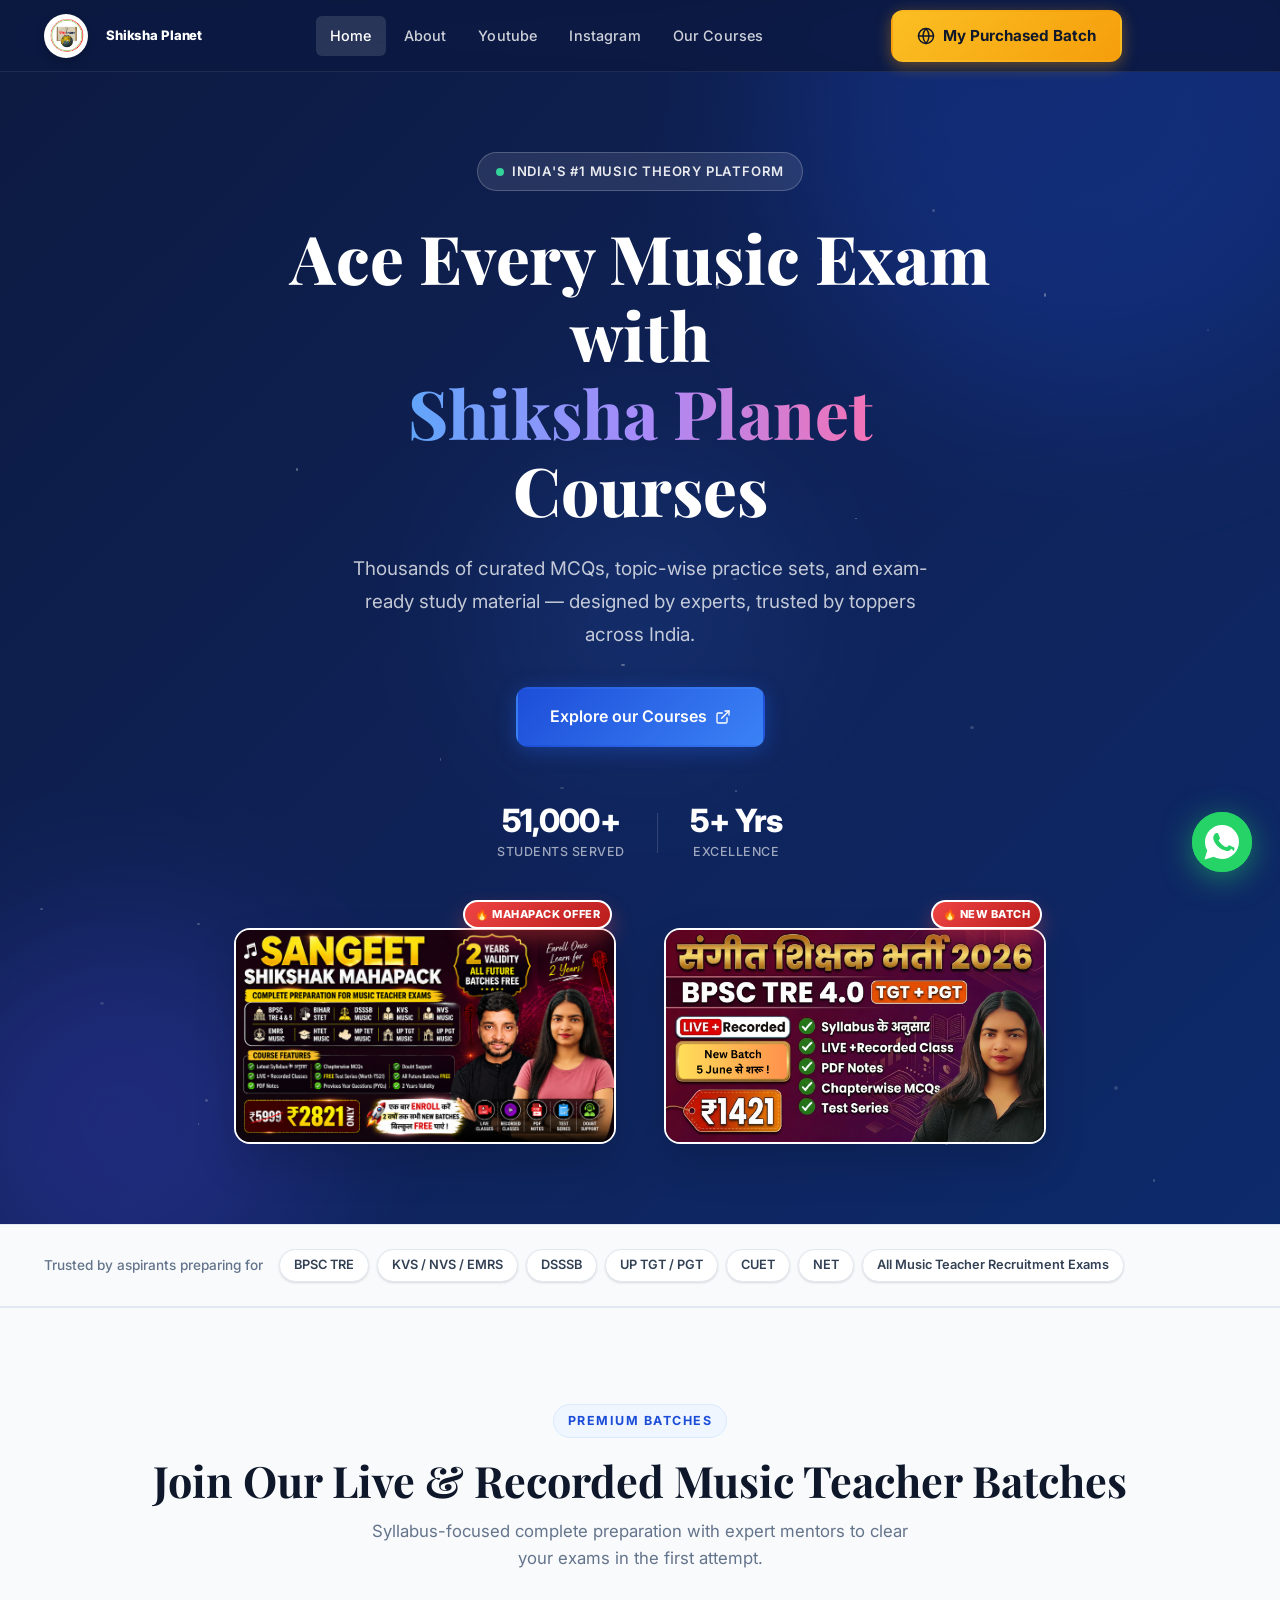
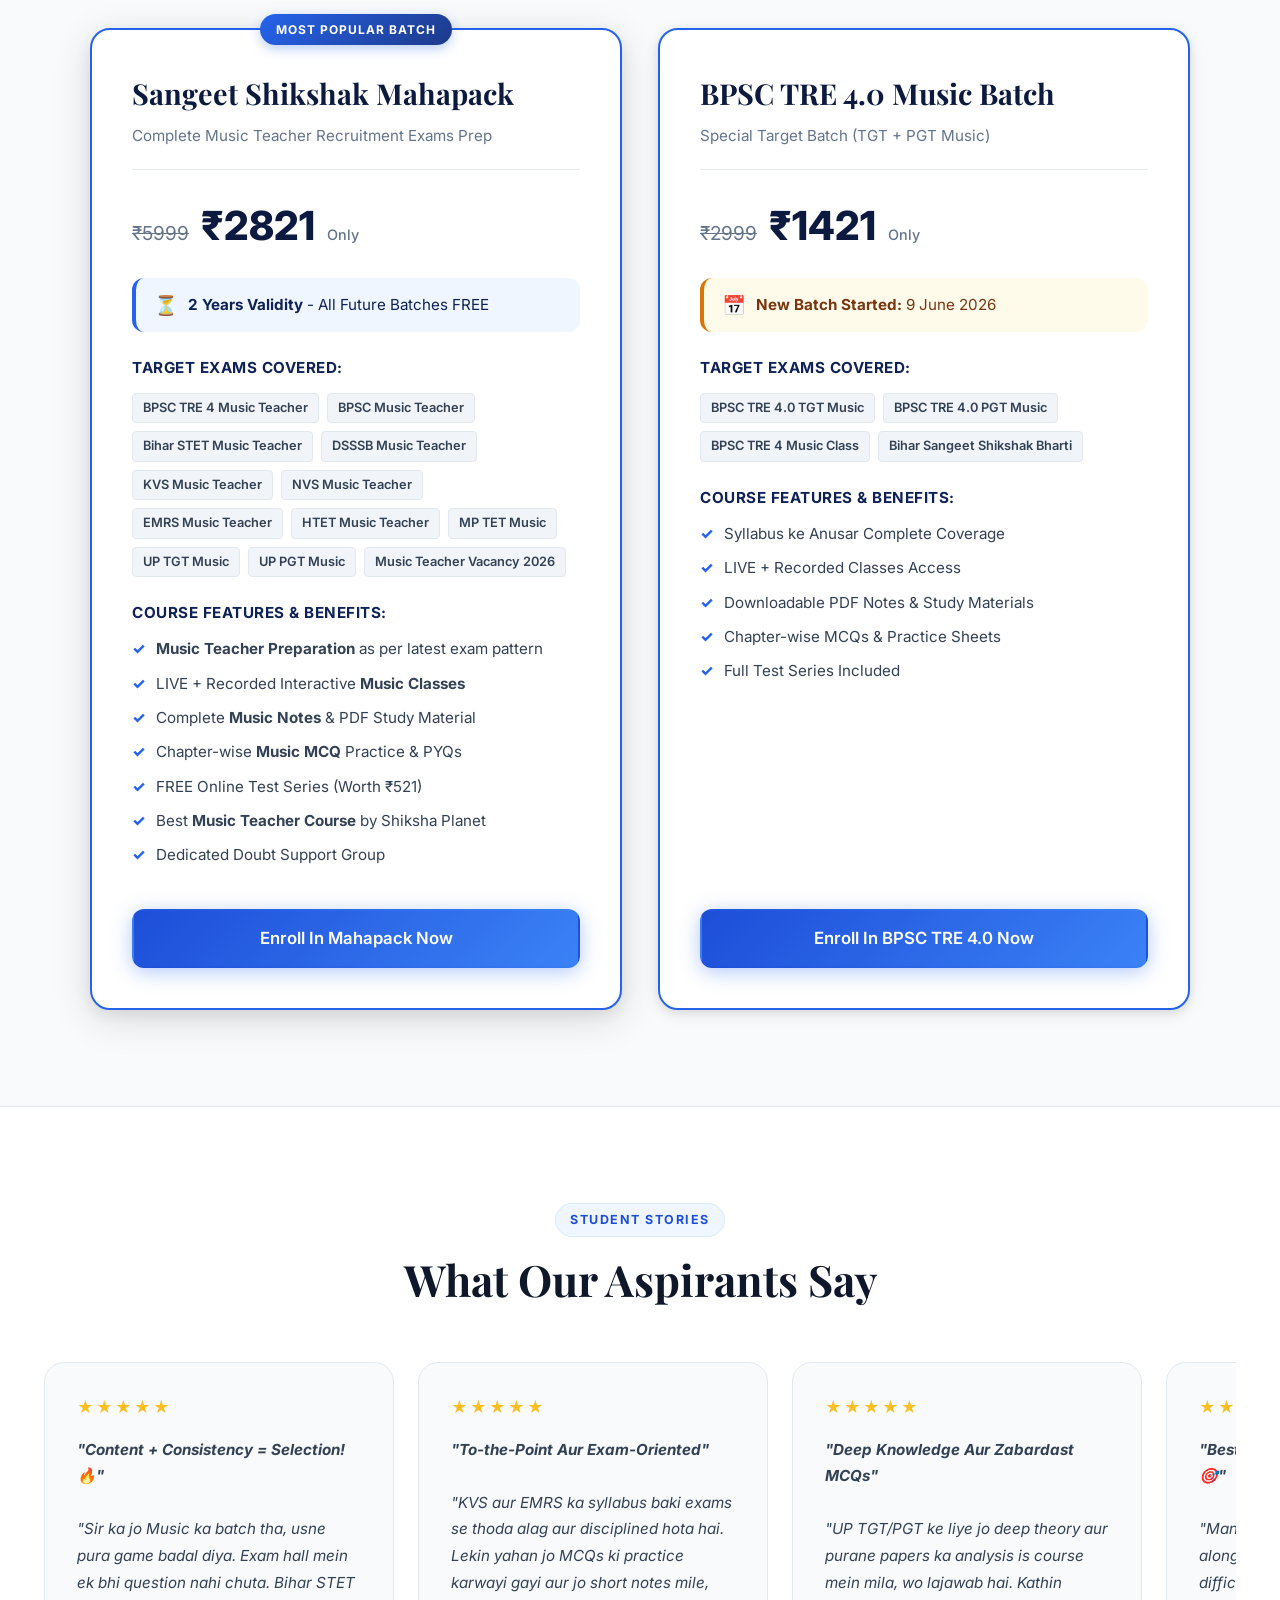
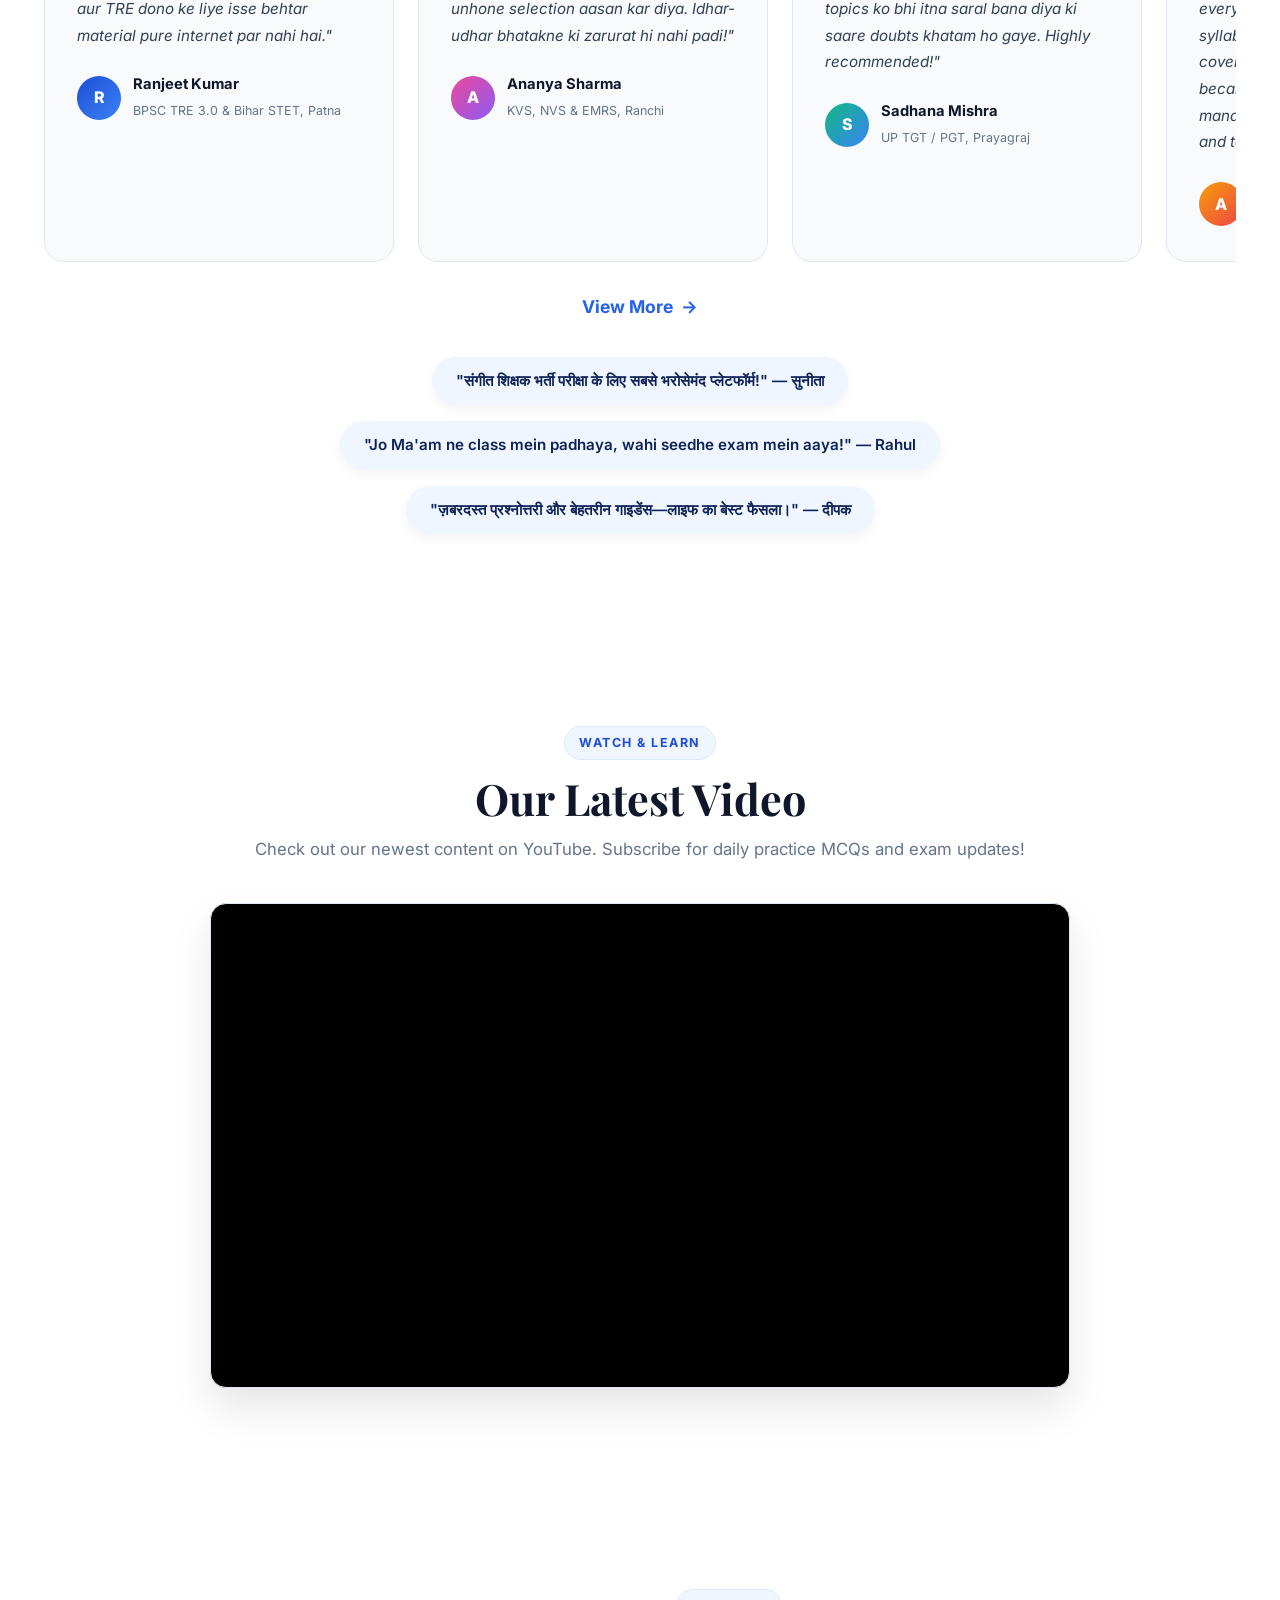
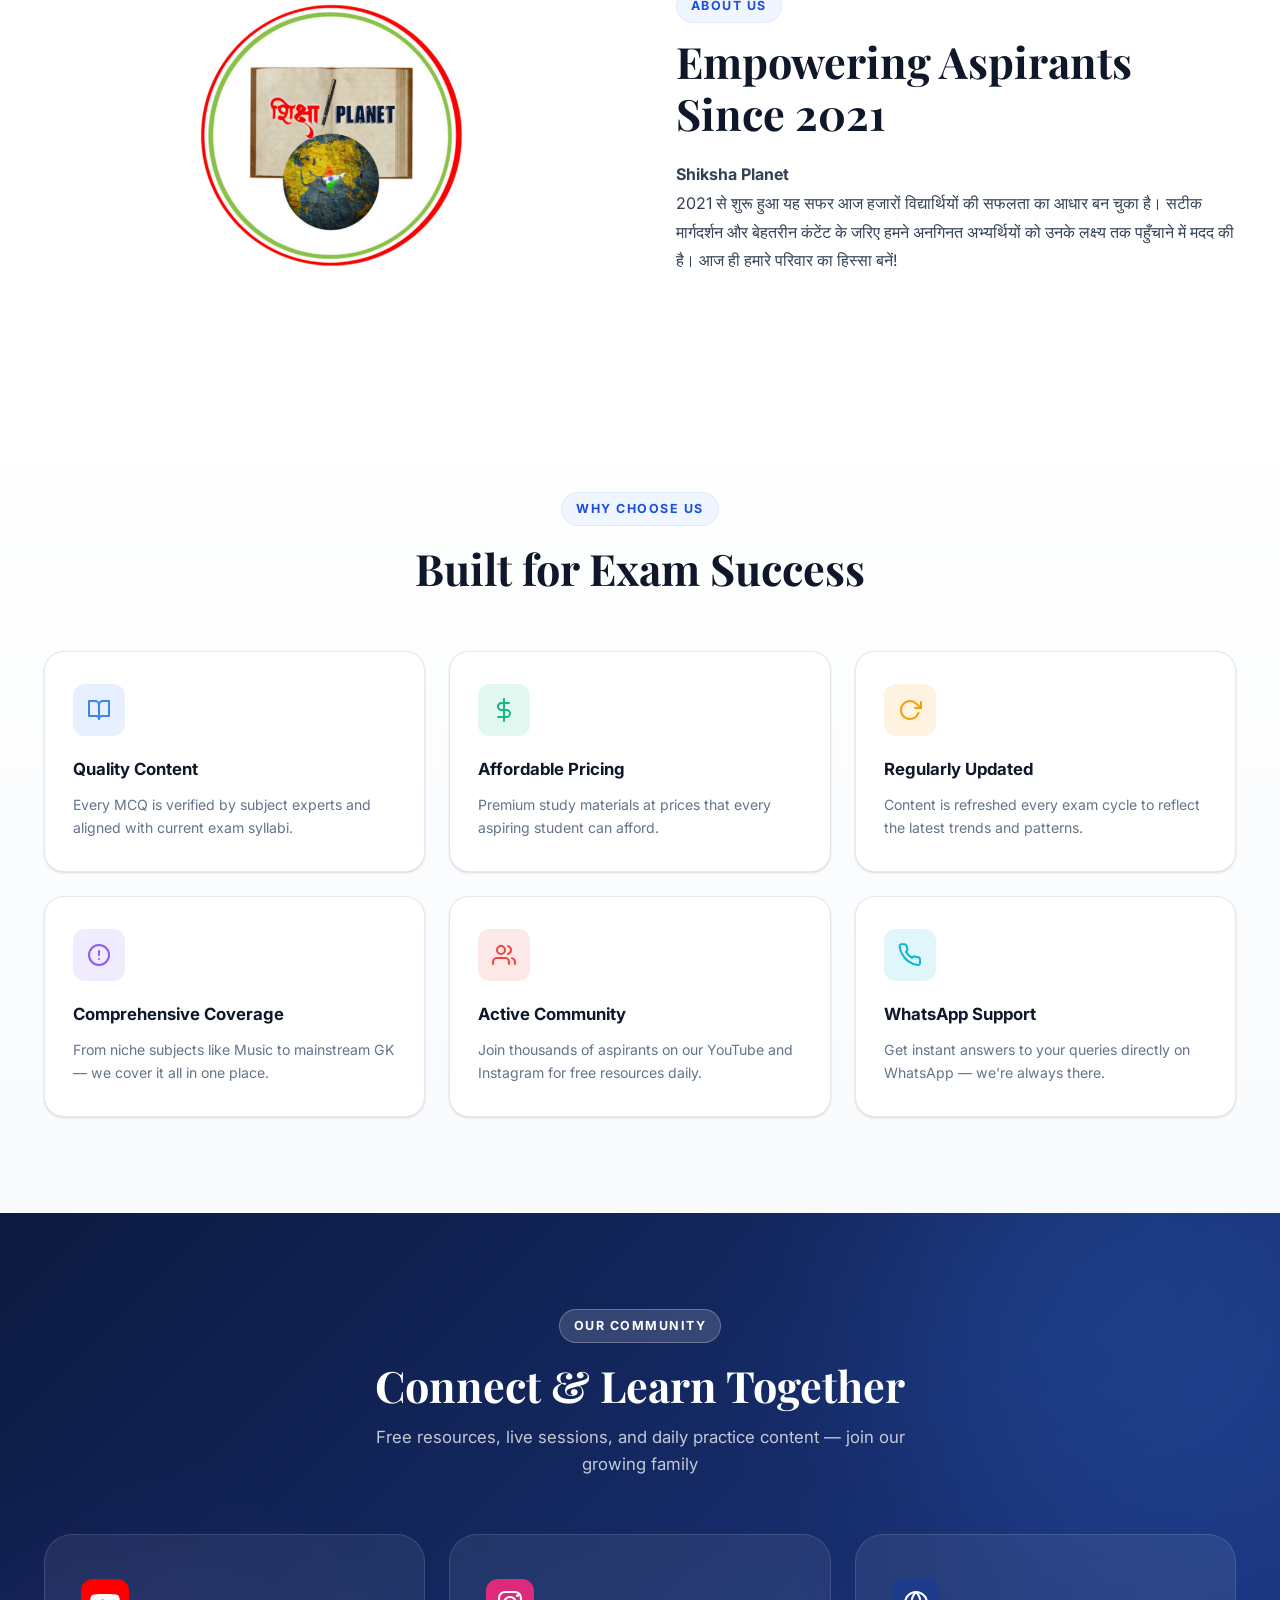
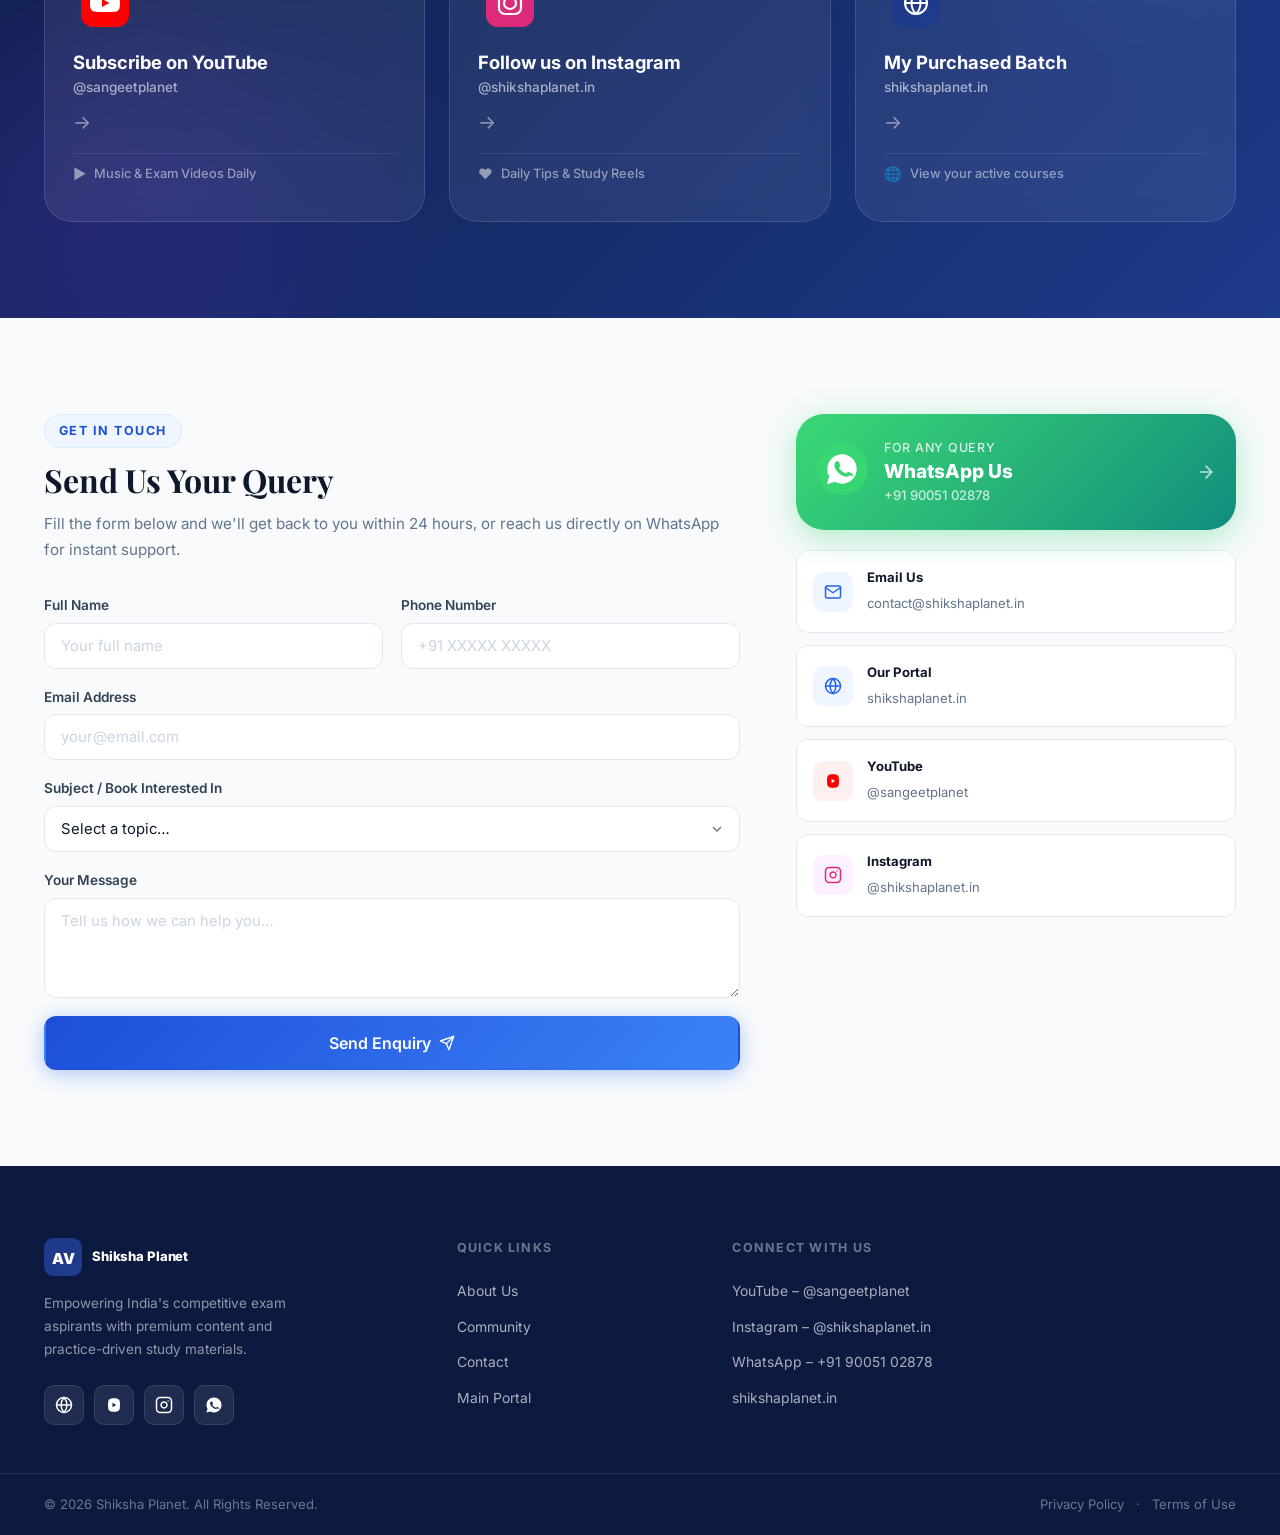
==== commit 2a9cbd1e: "Add files via upload" ====
--- a/index.html
+++ b/index.html
@@ -91,7 +91,7 @@
     <div class="container hero-content">
       <div class="hero-badge">
         <span class="badge-dot"></span>
-        India's #1 MCQ Masterbook Series
+        India's #1 Music Theory Platform
       </div>
       <h1 class="hero-headline">
         Ace Every Music Exam with<br/>
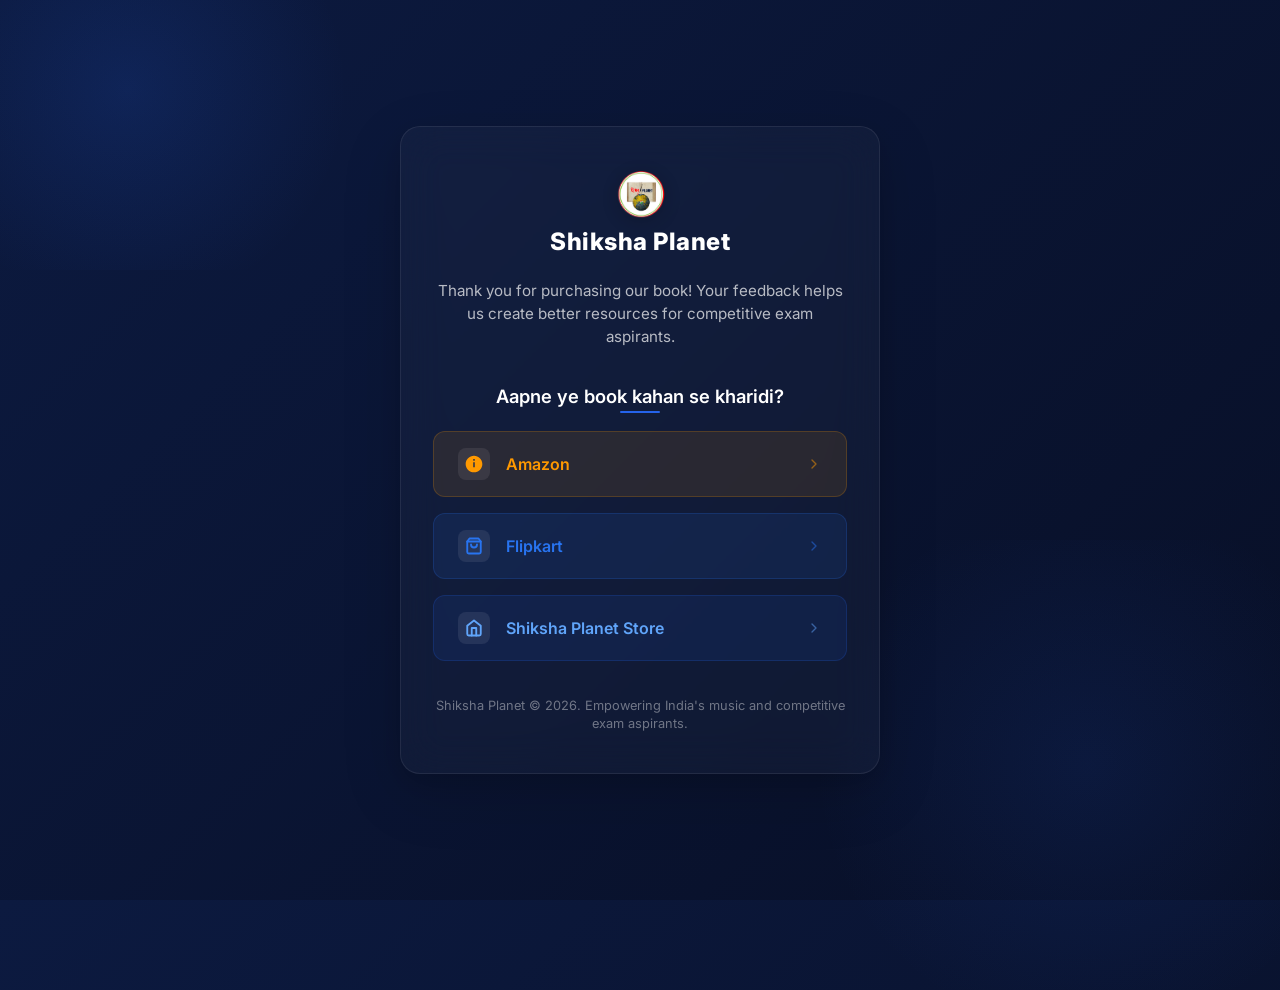
==== commit cac1d13c: "Add files via upload" ====
--- a/index.html
+++ b/index.html
@@ -1,906 +1,338 @@
-<!DOCTYPE html>
-<html lang="en">
-<head>
-  <meta charset="UTF-8" />
-  <meta name="viewport" content="width=device-width, initial-scale=1.0" />
-  <title>Shiksha Planet | Premium Competitive Exam Courses</title>
-  <meta name="description" content="Shiksha Planet — India's trusted platform for competitive exam preparation courses, practice series, and study materials." />
-  <meta property="og:title" content="Shiksha Planet" />
-  <meta property="og:description" content="Premium competitive exam preparation courses and study materials." />
-  <meta property="og:type" content="website" />
-  <meta name="keywords" content="BPSC TRE 4 Music Teacher, BPSC Music Teacher, Bihar STET Music, Bihar STET Music Teacher, DSSSB Music Teacher, KVS Music Teacher, NVS Music Teacher, EMRS Music Teacher, HTET Music Teacher, MP TET Music, UP TGT Music, UP PGT Music, Music Teacher Vacancy 2026, Music Teacher Exam, Sangeet Shikshak, Music Teacher Preparation, BPSC TRE 4 Vacancy, Bihar Teacher Vacancy, Music MCQ, Music Notes, Music Classes, Music Teacher Course, Shiksha Planet Music, shiksha planet, Music Teacher Online Classes, Music Teacher Preparation Batch, Sangeet Shikshak Batch, BPSC Music Teacher Course, Music Teacher Exam Preparation, Music Teacher Live Classes, Sangeet Shikshak Online Batch, up tgt pgt, htet music, dsssb music, nvs music, kvs music, emrs music, up tgt music, up pgt music, BPSC TRE 4 Music Class, Bihar Sangeet Shikshak Bharti" />
-  <link rel="canonical" href="https://store.shikshaplanet.in/" />
-  <link rel="preconnect" href="https://fonts.googleapis.com" />
-  <link rel="preconnect" href="https://fonts.gstatic.com" crossorigin />
-  <link href="https://fonts.googleapis.com/css2?family=Inter:wght@300;400;500;600;700;800;900&family=Playfair+Display:wght@600;700;800&display=swap" rel="stylesheet" />
-  <link rel="stylesheet" href="style.css?v=2" />
-</head>
-<body>
-
-  <!-- ============================================================
-       HEADER / NAVBAR
-  ============================================================ -->
-  <header class="navbar" id="navbar">
-    <div class="container nav-inner">
-      <a href="#hero" class="brand" aria-label="Shiksha Planet home">
-        <div class="brand-logo" style="width: 44px; height: 44px; border-radius: 50%; background: white; margin-right: 8px; flex-shrink: 0; display: flex; align-items: center; justify-content: center; overflow: hidden; box-shadow: 0 4px 10px rgba(0,0,0,0.2);">
-          <img src="images/logo.png" alt="Shiksha Planet Logo" style="width: 90%; height: 90%; object-fit: contain;" />
-        </div>
-        <div class="brand-text">
-          <span class="brand-main">Shiksha Planet</span>
-        </div>
-      </a>
-
-      <nav class="nav-links" id="navLinks" aria-label="Main navigation">
-        <a href="#hero" class="nav-link">Home</a>
-        <a href="#about" class="nav-link">About</a>
-        <a href="https://www.youtube.com/@sangeetplanet" target="_blank" rel="noopener noreferrer" class="nav-link">Youtube</a>
-        <a href="https://www.instagram.com/shikshaplanet.in" target="_blank" rel="noopener noreferrer" class="nav-link">Instagram</a>
-        <a href="https://store.shikshaplanet.in" target="_blank" rel="noopener noreferrer" class="nav-link">Our Courses</a>
-      </nav>
-
-      <a href="https://store.shikshaplanet.in/purchases?type=10" target="_blank" rel="noopener noreferrer"
-         class="btn btn-portal" id="visitPortalBtn" aria-label="My Purchased Batch – Shiksha Planet">
-        <svg class="btn-icon" viewBox="0 0 24 24" fill="none" stroke="currentColor" stroke-width="2" stroke-linecap="round" stroke-linejoin="round" aria-hidden="true">
-          <circle cx="12" cy="12" r="10"/>
-          <line x1="2" y1="12" x2="22" y2="12"/>
-          <path d="M12 2a15.3 15.3 0 0 1 4 10 15.3 15.3 0 0 1-4 10 15.3 15.3 0 0 1-4-10 15.3 15.3 0 0 1 4-10z"/>
-        </svg>
-        My Purchased Batch
-      </a>
-
-      <div class="mobile-nav-right" style="display: flex; align-items: center; gap: 12px;">
-        <a href="https://store.shikshaplanet.in/purchases?type=10" target="_blank" rel="noopener noreferrer" class="btn btn-primary mobile-header-btn">My Purchased Batch</a>
-        <button class="hamburger" id="hamburger" aria-label="Open menu" aria-expanded="false" aria-controls="navLinks">
-          <span></span><span></span><span></span>
-        </button>
-      </div>
-    </div>
-  </header>
-
-  <!-- Mobile Nav Overlay -->
-  <div class="mobile-nav-overlay" id="mobileNavOverlay">
-    <button class="mobile-nav-close" id="mobileNavClose" aria-label="Close menu">✕</button>
-    <nav class="mobile-nav-links" aria-label="Mobile navigation">
-      <a href="#hero" class="mobile-nav-link">Home</a>
-      <a href="#about" class="mobile-nav-link">About</a>
-      <a href="https://www.youtube.com/@sangeetplanet" target="_blank" rel="noopener noreferrer" class="mobile-nav-link">Youtube</a>
-      <a href="https://www.instagram.com/shikshaplanet.in" target="_blank" rel="noopener noreferrer" class="mobile-nav-link">Instagram</a>
-      <a href="https://store.shikshaplanet.in" target="_blank" rel="noopener noreferrer" class="mobile-nav-link">Our Courses</a>
-    </nav>
-    <a href="https://store.shikshaplanet.in/purchases?type=10" target="_blank" rel="noopener noreferrer" class="btn btn-portal mobile-portal-btn">
-      <svg class="btn-icon" viewBox="0 0 24 24" fill="none" stroke="currentColor" stroke-width="2" stroke-linecap="round" stroke-linejoin="round" aria-hidden="true">
-        <circle cx="12" cy="12" r="10"/>
-        <line x1="2" y1="12" x2="22" y2="12"/>
-        <path d="M12 2a15.3 15.3 0 0 1 4 10 15.3 15.3 0 0 1-4 10 15.3 15.3 0 0 1-4-10 15.3 15.3 0 0 1 4-10z"/>
-      </svg>
-      My Purchased Batch
-    </a>
-  </div>
-
-  <!-- ============================================================
-       HERO SECTION
-  ============================================================ -->
-  <section class="hero" id="hero">
-    <div class="hero-bg-shapes" aria-hidden="true">
-      <div class="shape shape-1"></div>
-      <div class="shape shape-2"></div>
-      <div class="shape shape-3"></div>
-      <div class="particles" id="particles"></div>
-    </div>
-    <div class="container hero-content">
-      <div class="hero-badge">
-        <span class="badge-dot"></span>
-        India's #1 Music Theory Platform
-      </div>
-      <h1 class="hero-headline">
-        Ace Every Music Exam with<br/>
-        <span class="hero-gradient-text">Shiksha Planet</span><br/>
-        Courses
-      </h1>
-      <p class="hero-desc">
-        Thousands of curated MCQs, topic-wise practice sets, and exam-ready study material — designed by experts, trusted by toppers across India.
-      </p>
-      <div class="hero-ctas">
-        <a href="https://store.shikshaplanet.in" target="_blank" rel="noopener noreferrer" class="btn btn-primary btn-large" id="heroPortalBtn">
-          Explore our Courses
-          <svg class="btn-icon-right" viewBox="0 0 24 24" fill="none" stroke="currentColor" stroke-width="2" stroke-linecap="round" stroke-linejoin="round" aria-hidden="true">
-            <path d="M18 13v6a2 2 0 0 1-2 2H5a2 2 0 0 1-2-2V8a2 2 0 0 1 2-2h6"/>
-            <polyline points="15 3 21 3 21 9"/>
-            <line x1="10" y1="14" x2="21" y2="3"/>
-          </svg>
-        </a>
-      </div>
-      <div class="hero-stats">
-        <div class="stat-item">
-          <span class="stat-num">51,000+</span>
-          <span class="stat-label">Students Served</span>
-        </div>
-        <div class="stat-divider" aria-hidden="true"></div>
-        <div class="stat-item">
-          <span class="stat-num">5+ Yrs</span>
-          <span class="stat-label">Excellence</span>
-        </div>
-      </div>
-      
-      <!-- Promotional Poster Banners -->
-      <div class="hero-banners-container" style="display: grid; grid-template-columns: repeat(auto-fit, minmax(300px, 1fr)); gap: 48px; margin-top: 64px; width: 100%; max-width: 1200px; margin-left: auto; margin-right: auto;">
-        
-        <!-- Banner 1: Mahapack -->
-        <div class="hero-banner-wrap" style="position: relative; transition: transform 0.3s ease;">
-          <div class="badge-new-batch" style="z-index: 10; padding: 4px 10px; font-size: 11px; top: -28px; right: 4px; border-width: 2px;">🔥 Mahapack Offer</div>
-          <a href="https://store.shikshaplanet.in/new-courses/52-sangeet-shikshak-mahapack" target="_blank" rel="noopener noreferrer" style="display: block; cursor: pointer; border-radius: 16px; overflow: hidden; box-shadow: 0 20px 40px rgba(0,0,0,0.15); border: 2px solid var(--white);">
-            <img src="images/mahapack_poster.png" alt="Sangeet Shikshak Mahapack Banner" style="width: 100%; height: auto; display: block; object-fit: cover;" onmouseover="this.parentElement.parentElement.style.transform='scale(1.02)'" onmouseout="this.parentElement.parentElement.style.transform='scale(1)'" />
-          </a>
-        </div>
-
-        <!-- Banner 2: BPSC TRE 4.0 -->
-        <div class="hero-banner-wrap" style="position: relative; transition: transform 0.3s ease;">
-          <div class="badge-new-batch" style="z-index: 10; padding: 4px 10px; font-size: 11px; top: -28px; right: 4px; border-width: 2px;">🔥 New Batch</div>
-          <a href="https://store.shikshaplanet.in/new-courses/49-bpsc-tre-4-music-new-batch" target="_blank" rel="noopener noreferrer" style="display: block; cursor: pointer; border-radius: 16px; overflow: hidden; box-shadow: 0 20px 40px rgba(0,0,0,0.15); border: 2px solid var(--white);">
-            <img src="images/course_banner.png" alt="BPSC TRE 4.0 TGT PGT Course Banner" style="width: 100%; height: auto; display: block; object-fit: cover;" onmouseover="this.parentElement.parentElement.style.transform='scale(1.02)'" onmouseout="this.parentElement.parentElement.style.transform='scale(1)'" />
-          </a>
-        </div>
-
-      </div>
-    </div>
-
-  </section>
-
-  <!-- ============================================================
-       TRUST STRIP
-  ============================================================ -->
-  <section class="trust-strip" aria-label="Trusted by exam aspirants">
-    <div class="container trust-inner">
-      <p class="trust-label">Trusted by aspirants preparing for</p>
-      <div class="trust-badges">
-        <span class="trust-badge">BPSC TRE</span>
-        <span class="trust-badge">KVS / NVS / EMRS</span>
-        <span class="trust-badge">DSSSB</span>
-        <span class="trust-badge">UP TGT / PGT</span>
-        <span class="trust-badge">CUET</span>
-        <span class="trust-badge">NET</span>
-        <span class="trust-badge">All Music Teacher Recruitment Exams</span>
-      </div>
-    </div>
-  </section>
-
-  <!-- ============================================================
-       OUR FEATURED COURSES (SEO OPTIMIZED)
-       ============================================================ -->
-  <section class="section courses-section" id="courses" aria-label="Our Courses">
-    <div class="container">
-      <div class="section-header">
-        <div class="section-tag">Premium Batches</div>
-        <h2 class="section-title">Join Our Live & Recorded Music Teacher Batches</h2>
-        <p class="section-subtitle">Syllabus-focused complete preparation with expert mentors to clear your exams in the first attempt.</p>
-      </div>
-
-      <div class="courses-grid">
-        <!-- Course 1: Mahapack -->
-        <a href="https://store.shikshaplanet.in/new-courses/52-sangeet-shikshak-mahapack" target="_blank" rel="noopener noreferrer" class="course-card popular-card" style="text-decoration: none; color: inherit; display: flex;">
-          <div class="popular-badge">Most Popular Batch</div>
-          <div class="course-card-header">
-            <h3>Sangeet Shikshak Mahapack</h3>
-            <p class="course-tagline">Complete Music Teacher Recruitment Exams Prep</p>
-          </div>
-          <div class="course-price-box">
-            <span class="original-price">₹5999</span>
-            <span class="current-price">₹2821</span>
-            <span class="price-suffix">Only</span>
-          </div>
-          <div class="validity-banner">
-             <span class="icon">⏳</span> <span><strong>2 Years Validity</strong> - All Future Batches FREE</span>
-          </div>
-          <div class="target-exams-box">
-            <h4>Target Exams Covered:</h4>
-            <div class="exams-tags">
-              <span>BPSC TRE 4 Music Teacher</span>
-              <span>BPSC Music Teacher</span>
-              <span>Bihar STET Music Teacher</span>
-              <span>DSSSB Music Teacher</span>
-              <span>KVS Music Teacher</span>
-              <span>NVS Music Teacher</span>
-              <span>EMRS Music Teacher</span>
-              <span>HTET Music Teacher</span>
-              <span>MP TET Music</span>
-              <span>UP TGT Music</span>
-              <span>UP PGT Music</span>
-              <span>Music Teacher Vacancy 2026</span>
-            </div>
-          </div>
-          <div class="course-features-list">
-            <h4>Course Features & Benefits:</h4>
-            <ul>
-              <li><strong>Music Teacher Preparation</strong> as per latest exam pattern</li>
-              <li>LIVE + Recorded Interactive <strong>Music Classes</strong></li>
-              <li>Complete <strong>Music Notes</strong> & PDF Study Material</li>
-              <li>Chapter-wise <strong>Music MCQ</strong> Practice & PYQs</li>
-              <li>FREE Online Test Series (Worth ₹521)</li>
-              <li>Best <strong>Music Teacher Course</strong> by Shiksha Planet</li>
-              <li>Dedicated Doubt Support Group</li>
-            </ul>
-          </div>
-          <div class="course-action">
-            <span class="btn btn-primary btn-full">Enroll In Mahapack Now</span>
-          </div>
-        </a>
-
-        <!-- Course 2: BPSC TRE 4.0 -->
-        <a href="https://store.shikshaplanet.in/new-courses/49-bpsc-tre-4-music-new-batch" target="_blank" rel="noopener noreferrer" class="course-card" style="text-decoration: none; color: inherit; display: flex;">
-          <div class="course-card-header">
-            <h3>BPSC TRE 4.0 Music Batch</h3>
-            <p class="course-tagline">Special Target Batch (TGT + PGT Music)</p>
-          </div>
-          <div class="course-price-box">
-            <span class="original-price">₹2999</span>
-            <span class="current-price">₹1421</span>
-            <span class="price-suffix">Only</span>
-          </div>
-          <div class="validity-banner date-banner">
-             <span class="icon">📅</span> <span><strong>New Batch Started:</strong> 9 June 2026</span>
-          </div>
-          <div class="target-exams-box">
-            <h4>Target Exams Covered:</h4>
-            <div class="exams-tags">
-              <span>BPSC TRE 4.0 TGT Music</span>
-              <span>BPSC TRE 4.0 PGT Music</span>
-              <span>BPSC TRE 4 Music Class</span>
-              <span>Bihar Sangeet Shikshak Bharti</span>
-            </div>
-          </div>
-          <div class="course-features-list">
-            <h4>Course Features & Benefits:</h4>
-            <ul>
-              <li>Syllabus ke Anusar Complete Coverage</li>
-              <li>LIVE + Recorded Classes Access</li>
-              <li>Downloadable PDF Notes & Study Materials</li>
-              <li>Chapter-wise MCQs & Practice Sheets</li>
-              <li>Full Test Series Included</li>
-            </ul>
-          </div>
-          <div class="course-action">
-            <span class="btn btn-primary btn-full">Enroll In BPSC TRE 4.0 Now</span>
-          </div>
-        </a>
-      </div>
-    </div>
-  </section>
-
-  <!-- ============================================================
-       TESTIMONIALS
-  ============================================================ -->
-  <section class="testimonials section" id="testimonials" aria-label="Student testimonials">
-    <div class="container">
-      <div class="section-header">
-        <div class="section-tag">Student Stories</div>
-        <h2 class="section-title">What Our Aspirants Say</h2>
-      </div>
-      <div class="testi-wrapper">
-        <div class="testi-grid" id="testiGrid">
-        <blockquote class="testi-card" id="testiRanjeet">
-          <div class="testi-stars" aria-label="5 stars">★★★★★</div>
-          <p><strong>"Content + Consistency = Selection! 🔥"</strong><br><br>"Sir ka jo Music ka batch tha, usne pura game badal diya. Exam hall mein ek bhi question nahi chuta. Bihar STET aur TRE dono ke liye isse behtar material pure internet par nahi hai."</p>
-          <footer>
-            <div class="testi-avatar" aria-hidden="true">R</div>
-            <div>
-              <strong>Ranjeet Kumar</strong>
-              <span>BPSC TRE 3.0 & Bihar STET, Patna</span>
-            </div>
-          </footer>
-        </blockquote>
-        
-        <blockquote class="testi-card" id="testiAnanya">
-          <div class="testi-stars" aria-label="5 stars">★★★★★</div>
-          <p><strong>"To-the-Point Aur Exam-Oriented"</strong><br><br>"KVS aur EMRS ka syllabus baki exams se thoda alag aur disciplined hota hai. Lekin yahan jo MCQs ki practice karwayi gayi aur jo short notes mile, unhone selection aasan kar diya. Idhar-udhar bhatakne ki zarurat hi nahi padi!"</p>
-          <footer>
-            <div class="testi-avatar" style="background:linear-gradient(135deg,#ec4899,#8b5cf6)" aria-hidden="true">A</div>
-            <div>
-              <strong>Ananya Sharma</strong>
-              <span>KVS, NVS & EMRS, Ranchi</span>
-            </div>
-          </footer>
-        </blockquote>
-
-        <blockquote class="testi-card" id="testiSadhana">
-          <div class="testi-stars" aria-label="5 stars">★★★★★</div>
-          <p><strong>"Deep Knowledge Aur Zabardast MCQs"</strong><br><br>"UP TGT/PGT ke liye jo deep theory aur purane papers ka analysis is course mein mila, wo lajawab hai. Kathin topics ko bhi itna saral bana diya ki saare doubts khatam ho gaye. Highly recommended!"</p>
-          <footer>
-            <div class="testi-avatar" style="background:linear-gradient(135deg,#10b981,#3b82f6)" aria-hidden="true">S</div>
-            <div>
-              <strong>Sadhana Mishra</strong>
-              <span>UP TGT / PGT, Prayagraj</span>
-            </div>
-          </footer>
-        </blockquote>
-
-        <blockquote class="testi-card" id="testiAnjali">
-          <div class="testi-stars" aria-label="5 stars">★★★★★</div>
-          <p><strong>"Best Course for Class 12th Students! 🎯"</strong><br><br>"Managing CUET UG preparation alongside board exams seemed very difficult, but this course made everything so simple. The music syllabus and domain topics were covered so well that all my basics became clear. I learned time management through the mock tests, and today I am in my dream university!"</p>
-          <footer>
-            <div class="testi-avatar" style="background:linear-gradient(135deg,#f59e0b,#ef4444)" aria-hidden="true">A</div>
-            <div>
-              <strong>Anjali Singh</strong>
-              <span>CUET UG Entrance, New Delhi</span>
-            </div>
-          </footer>
-        </blockquote>
-
-        <blockquote class="testi-card" id="testiVikas">
-          <div class="testi-stars" aria-label="5 stars">★★★★★</div>
-          <p><strong>"Perfect Content for Higher University Entrances!"</strong><br><br>"CUET PG level is quite deep and finding accurate guidance is very difficult. The focus on raga analysis, advanced theory, and detailed MCQs in this course was amazing. It was solely because of the mock tests and conceptual clarity of this batch that I got selected into a top university."</p>
-          <footer>
-            <div class="testi-avatar" style="background:linear-gradient(135deg,#6366f1,#8b5cf6)" aria-hidden="true">V</div>
-            <div>
-              <strong>Vikas Raj</strong>
-              <span>CUET PG Entrance, BHU Campus</span>
-            </div>
-          </footer>
-        </blockquote>
-
-        <blockquote class="testi-card" id="testiAmit">
-          <div class="testi-stars" aria-label="5 stars">★★★★★</div>
-          <p><strong>"कम समय में सटीक तैयारी और बेहतरीन टाइम मैनेजमेंट"</strong><br><br>"डीएसएसएसबी में टाइम MANAGEMENT सबसे बड़ा चैलेंज होता है। इस कोर्स में सिर्फ पढ़ाया नहीं जाता, बल्कि कम समय में सही उत्तर कैसे चुनना है, यह सिखाया जाता है। कंटेंट एकदम अपडेटेड और प्रामाणिक है।"</p>
-          <footer>
-            <div class="testi-avatar" style="background:linear-gradient(135deg,#14b8a6,#0ea5e9)" aria-hidden="true">अ</div>
-            <div>
-              <strong>अमित वर्मा</strong>
-              <span>DSSSB Delhi, दिल्ली</span>
-            </div>
-          </footer>
-        </blockquote>
-      </div>
-      
-      <div class="testi-scroll-action">
-        <button class="testi-scroll-btn" onclick="document.getElementById('testiGrid').scrollBy({ left: 350, behavior: 'smooth' })" aria-label="Scroll to view more">
-          View More <span>→</span>
-        </button>
-      </div>
-      </div>
-
-      <div class="testi-oneliners">
-        <div class="testi-oneliner">"संगीत शिक्षक भर्ती परीक्षा के लिए सबसे भरोसेमंद प्लेटफॉर्म!" — सुनीता</div>
-        <div class="testi-oneliner">"Jo Ma'am ne class mein padhaya, wahi seedhe exam mein aaya!" — Rahul</div>
-        <div class="testi-oneliner">"ज़बरदस्त प्रश्नोत्तरी और बेहतरीन गाइडेंस—लाइफ का बेस्ट फैसला।" — दीपक</div>
-      </div>
-    </div>
-  </section>
-
-  <!-- ============================================================
-       LATEST VIDEO
-  ============================================================ -->
-  <section class="latest-video section" id="video" aria-label="Our Latest Video">
-    <div class="container reveal">
-      <div class="section-header" style="max-width: 800px; margin: 0 auto; text-align: center; margin-bottom: 40px;">
-        <div class="section-tag" style="justify-content: center; margin-bottom: 12px;">Watch &amp; Learn</div>
-        <h2 class="section-title">Our Latest Video</h2>
-        <p style="color: var(--gray-500); font-size: 1.05rem;">Check out our newest content on YouTube. Subscribe for daily practice MCQs and exam updates!</p>
-      </div>
-      
-      <div class="video-container reveal" style="max-width: 860px; margin: 0 auto; border-radius: 16px; overflow: hidden; box-shadow: 0 20px 40px rgba(0,0,0,0.1); border: 1px solid var(--gray-200); background: #000;">
-        <div style="position: relative; padding-bottom: 56.25%; height: 0;">
-          <iframe 
-            src="https://www.youtube-nocookie.com/embed/hWtbzKx9obE" 
-            title="Our Latest Video" 
-            style="position: absolute; top: 0; left: 0; width: 100%; height: 100%; border: 0;" 
-            allow="accelerometer; autoplay; clipboard-write; encrypted-media; gyroscope; picture-in-picture; web-share" 
-            allowfullscreen>
-          </iframe>
-        </div>
-      </div>
-    </div>
-  </section>
-
-  <!-- ============================================================
-       ABOUT US
-  ============================================================ -->
-  <section class="about section" id="about">
-    <div class="container about-grid">
-      <div class="about-visual" aria-hidden="true">
-        <div class="about-card-stack">
-          <div class="about-center-icon">
-            <img src="images/logo.png" alt="Shiksha Planet Logo" style="width: 100%; height: 100%; object-fit: contain; mix-blend-mode: multiply;" />
-          </div>
-        </div>
-      </div>
-      <div class="about-text">
-        <div class="section-tag">About Us</div>
-        <h2 class="section-title">Empowering Aspirants<br/>Since 2021</h2>
-        <p class="about-desc">
-          <strong>Shiksha Planet</strong><br/>
-          2021 से शुरू हुआ यह सफर आज हजारों विद्यार्थियों की सफलता का आधार बन चुका है। सटीक मार्गदर्शन और बेहतरीन कंटेंट के जरिए हमने अनगिनत अभ्यर्थियों को उनके लक्ष्य तक पहुँचाने में मदद की है। आज ही हमारे परिवार का हिस्सा बनें!
-        </p>
-
-      </div>
-    </div>
-  </section>
-
-  <!-- ============================================================
-       WHY CHOOSE US
-  ============================================================ -->
-  <section class="features section" id="features" aria-label="Why choose Shiksha Planet">
-    <div class="container">
-      <div class="section-header">
-        <div class="section-tag">Why Choose Us</div>
-        <h2 class="section-title">Built for Exam Success</h2>
-      </div>
-      <div class="features-grid">
-        <div class="feature-card" id="featureQuality">
-          <div class="feature-icon-wrap" style="--fi-color:#3b82f6">
-            <svg viewBox="0 0 24 24" fill="none" stroke="currentColor" stroke-width="2" stroke-linecap="round" stroke-linejoin="round" aria-hidden="true">
-              <path d="M2 3h6a4 4 0 0 1 4 4v14a3 3 0 0 0-3-3H2z"/>
-              <path d="M22 3h-6a4 4 0 0 0-4 4v14a3 3 0 0 1 3-3h7z"/>
-            </svg>
-          </div>
-          <h3>Quality Content</h3>
-          <p>Every MCQ is verified by subject experts and aligned with current exam syllabi.</p>
-        </div>
-        <div class="feature-card" id="featureAffordable">
-          <div class="feature-icon-wrap" style="--fi-color:#10b981">
-            <svg viewBox="0 0 24 24" fill="none" stroke="currentColor" stroke-width="2" stroke-linecap="round" stroke-linejoin="round" aria-hidden="true">
-              <line x1="12" y1="1" x2="12" y2="23"/><path d="M17 5H9.5a3.5 3.5 0 0 0 0 7h5a3.5 3.5 0 0 1 0 7H6"/>
-            </svg>
-          </div>
-          <h3>Affordable Pricing</h3>
-          <p>Premium study materials at prices that every aspiring student can afford.</p>
-        </div>
-        <div class="feature-card" id="featureUpdated">
-          <div class="feature-icon-wrap" style="--fi-color:#f59e0b">
-            <svg viewBox="0 0 24 24" fill="none" stroke="currentColor" stroke-width="2" stroke-linecap="round" stroke-linejoin="round" aria-hidden="true">
-              <polyline points="23 4 23 10 17 10"/>
-              <path d="M20.49 15a9 9 0 1 1-2.12-9.36L23 10"/>
-            </svg>
-          </div>
-          <h3>Regularly Updated</h3>
-          <p>Content is refreshed every exam cycle to reflect the latest trends and patterns.</p>
-        </div>
-        <div class="feature-card" id="featureComprehensive">
-          <div class="feature-icon-wrap" style="--fi-color:#8b5cf6">
-            <svg viewBox="0 0 24 24" fill="none" stroke="currentColor" stroke-width="2" stroke-linecap="round" stroke-linejoin="round" aria-hidden="true">
-              <circle cx="12" cy="12" r="10"/><line x1="12" y1="8" x2="12" y2="12"/><line x1="12" y1="16" x2="12.01" y2="16"/>
-            </svg>
-          </div>
-          <h3>Comprehensive Coverage</h3>
-          <p>From niche subjects like Music to mainstream GK — we cover it all in one place.</p>
-        </div>
-        <div class="feature-card" id="featureCommunity">
-          <div class="feature-icon-wrap" style="--fi-color:#ef4444">
-            <svg viewBox="0 0 24 24" fill="none" stroke="currentColor" stroke-width="2" stroke-linecap="round" stroke-linejoin="round" aria-hidden="true">
-              <path d="M17 21v-2a4 4 0 0 0-4-4H5a4 4 0 0 0-4 4v2"/>
-              <circle cx="9" cy="7" r="4"/>
-              <path d="M23 21v-2a4 4 0 0 0-3-3.87"/>
-              <path d="M16 3.13a4 4 0 0 1 0 7.75"/>
-            </svg>
-          </div>
-          <h3>Active Community</h3>
-          <p>Join thousands of aspirants on our YouTube and Instagram for free resources daily.</p>
-        </div>
-        <div class="feature-card" id="featureSupport">
-          <div class="feature-icon-wrap" style="--fi-color:#06b6d4">
-            <svg viewBox="0 0 24 24" fill="none" stroke="currentColor" stroke-width="2" stroke-linecap="round" stroke-linejoin="round" aria-hidden="true">
-              <path d="M22 16.92v3a2 2 0 0 1-2.18 2 19.79 19.79 0 0 1-8.63-3.07A19.5 19.5 0 0 1 4.69 12 19.79 19.79 0 0 1 1.61 3.38 2 2 0 0 1 3.61 1.22h3a2 2 0 0 1 2 1.72 12.84 12.84 0 0 0 .7 2.81 2 2 0 0 1-.45 2.11L7.91 8.85A16 16 0 0 0 14 14.92l.95-.96a2 2 0 0 1 2.11-.45 12.84 12.84 0 0 0 2.81.7A2 2 0 0 1 21.91 16.92z"/>
-            </svg>
-          </div>
-          <h3>WhatsApp Support</h3>
-          <p>Get instant answers to your queries directly on WhatsApp — we're always there.</p>
-        </div>
-      </div>
-    </div>
-  </section>
-
-
-
-  <!-- ============================================================
-       SOCIAL CONNECT / COMMUNITY
-  ============================================================ -->
-  <section class="community section" id="community">
-    <div class="community-bg" aria-hidden="true">
-      <div class="community-blob cb-1"></div>
-      <div class="community-blob cb-2"></div>
-    </div>
-    <div class="container">
-      <div class="section-header">
-        <div class="section-tag section-tag--light">Our Community</div>
-        <h2 class="section-title section-title--light">Connect &amp; Learn Together</h2>
-        <p class="section-subtitle section-subtitle--light">Free resources, live sessions, and daily practice content — join our growing family</p>
-      </div>
-      <div class="social-cards">
-
-        <!-- YouTube Card -->
-        <a href="https://www.youtube.com/@sangeetplanet" target="_blank" rel="noopener noreferrer"
-           class="social-card social-card--yt" id="youtubeCard" aria-label="Subscribe on YouTube – Sangeet Planet">
-          <div class="social-card-glow"></div>
-          <div class="social-icon-wrap social-icon-wrap--yt">
-            <!-- YouTube SVG -->
-            <svg viewBox="0 0 48 48" fill="none" xmlns="http://www.w3.org/2000/svg" class="social-svg" aria-hidden="true">
-              <rect width="48" height="48" rx="12" fill="#FF0000"/>
-              <path d="M38.4 18.4a4 4 0 0 0-2.8-2.8C33.2 15 24 15 24 15s-9.2 0-11.6.6a4 4 0 0 0-2.8 2.8C9 20.8 9 24 9 24s0 3.2.6 5.6a4 4 0 0 0 2.8 2.8c2.4.6 11.6.6 11.6.6s9.2 0 11.6-.6a4 4 0 0 0 2.8-2.8c.6-2.4.6-5.6.6-5.6s0-3.2-.6-5.6z" fill="#fff"/>
-              <polygon points="21,28 28.5,24 21,20" fill="#FF0000"/>
-            </svg>
-          </div>
-          <div class="social-card-text">
-            <span class="social-action">Subscribe on YouTube</span>
-            <span class="social-handle">@sangeetplanet</span>
-            <span class="social-cta-arrow">→</span>
-          </div>
-          <div class="social-card-stat">
-            <span class="stat-icon">▶</span>
-            <span>Music & Exam Videos Daily</span>
-          </div>
-        </a>
-
-        <!-- Instagram Card -->
-        <a href="https://www.instagram.com/shikshaplanet.in" target="_blank" rel="noopener noreferrer"
-           class="social-card social-card--ig" id="instagramCard" aria-label="Follow us on Instagram – Shiksha Planet">
-          <div class="social-card-glow social-card-glow--ig"></div>
-          <div class="social-icon-wrap social-icon-wrap--ig">
-            <!-- Instagram SVG -->
-            <svg viewBox="0 0 48 48" fill="none" xmlns="http://www.w3.org/2000/svg" class="social-svg" aria-hidden="true">
-              <rect width="48" height="48" rx="12" fill="url(#igGrad)"/>
-              <rect x="13" y="13" width="22" height="22" rx="6" stroke="#fff" stroke-width="2.2"/>
-              <circle cx="24" cy="24" r="6" stroke="#fff" stroke-width="2.2"/>
-              <circle cx="31.5" cy="16.5" r="1.5" fill="#fff"/>
-              <defs>
-                <linearGradient id="igGrad" x1="0" y1="48" x2="48" y2="0">
-                  <stop stop-color="#f58529"/>
-                  <stop offset="0.5" stop-color="#dd2a7b"/>
-                  <stop offset="1" stop-color="#8134af"/>
-                </linearGradient>
-              </defs>
-            </svg>
-          </div>
-          <div class="social-card-text">
-            <span class="social-action">Follow us on Instagram</span>
-            <span class="social-handle">@shikshaplanet.in</span>
-            <span class="social-cta-arrow">→</span>
-          </div>
-          <div class="social-card-stat">
-            <span class="stat-icon">♥</span>
-            <span>Daily Tips & Study Reels</span>
-          </div>
-        </a>
-
-        <!-- Website Card -->
-        <a href="https://store.shikshaplanet.in/purchases?type=10" target="_blank" rel="noopener noreferrer"
-           class="social-card social-card--web" id="websiteCard" aria-label="My Purchased Batch">
-          <div class="social-card-glow social-card-glow--web"></div>
-          <div class="social-icon-wrap social-icon-wrap--web">
-            <svg viewBox="0 0 48 48" fill="none" xmlns="http://www.w3.org/2000/svg" class="social-svg" aria-hidden="true">
-              <rect width="48" height="48" rx="12" fill="url(#webGrad)"/>
-              <circle cx="24" cy="24" r="11" stroke="#fff" stroke-width="2"/>
-              <line x1="13" y1="24" x2="35" y2="24" stroke="#fff" stroke-width="2"/>
-              <path d="M24 13c-3 3-4.5 7-4.5 11s1.5 8 4.5 11" stroke="#fff" stroke-width="2"/>
-              <path d="M24 13c3 3 4.5 7 4.5 11s-1.5 8-4.5 11" stroke="#fff" stroke-width="2"/>
-              <defs>
-                <linearGradient id="webGrad" x1="0" y1="0" x2="48" y2="48">
-                  <stop stop-color="#1e3a8a"/>
-                  <stop offset="1" stop-color="#3b82f6"/>
-                </linearGradient>
-              </defs>
-            </svg>
-          </div>
-          <div class="social-card-text">
-            <span class="social-action">My Purchased Batch</span>
-            <span class="social-handle">shikshaplanet.in</span>
-            <span class="social-cta-arrow">→</span>
-          </div>
-          <div class="social-card-stat">
-            <span class="stat-icon">🌐</span>
-            <span>View your active courses</span>
-          </div>
-        </a>
-
-      </div>
-    </div>
-  </section>
-
-
-  <!-- ============================================================
-       CONTACT & SUPPORT
-  ============================================================ -->
-  <section class="contact section" id="contact">
-    <div class="container contact-grid">
-
-      <!-- Enquiry Form -->
-      <div class="contact-form-wrap" id="contactFormSection">
-        <div class="section-tag">Get in Touch</div>
-        <h2 class="section-title">Send Us Your Query</h2>
-        <p class="contact-subtitle">Fill the form below and we'll get back to you within 24 hours, or reach us directly on WhatsApp for instant support.</p>
-        <form class="enquiry-form" id="enquiryForm" novalidate>
-          <div class="form-row">
-            <div class="form-group">
-              <label for="formName">Full Name</label>
-              <input type="text" id="formName" name="name" placeholder="Your full name" required autocomplete="name" />
-            </div>
-            <div class="form-group">
-              <label for="formPhone">Phone Number</label>
-              <input type="tel" id="formPhone" name="phone" placeholder="+91 XXXXX XXXXX" autocomplete="tel" />
-            </div>
-          </div>
-          <div class="form-group">
-            <label for="formEmail">Email Address</label>
-            <input type="email" id="formEmail" name="email" placeholder="your@email.com" required autocomplete="email" />
-          </div>
-          <div class="form-group">
-            <label for="formSubject">Subject / Book Interested In</label>
-            <select id="formSubject" name="subject">
-              <option value="" disabled selected>Select a topic…</option>
-              <option value="music">MUSIC MCQs Masterbook</option>
-              <option value="history">History MCQs Masterbook</option>
-              <option value="gk">GK & Current Affairs Masterbook</option>
-              <option value="hindi">Hindi Literature MCQs Masterbook</option>
-              <option value="other">Other / General Query</option>
-            </select>
-          </div>
-          <div class="form-group">
-            <label for="formMessage">Your Message</label>
-            <textarea id="formMessage" name="message" rows="4" placeholder="Tell us how we can help you…" required></textarea>
-          </div>
-          <button type="submit" class="btn btn-primary btn-large form-submit" id="formSubmitBtn">
-            Send Enquiry
-            <svg class="btn-icon-right" viewBox="0 0 24 24" fill="none" stroke="currentColor" stroke-width="2" stroke-linecap="round" stroke-linejoin="round" aria-hidden="true">
-              <line x1="22" y1="2" x2="11" y2="13"/>
-              <polygon points="22 2 15 22 11 13 2 9 22 2"/>
-            </svg>
-          </button>
-          <div class="form-success" id="formSuccess" role="alert" aria-live="polite" hidden>
-            ✅ Thank you! We'll be in touch soon.
-          </div>
-        </form>
-      </div>
-
-      <!-- Contact Sidebar -->
-      <div class="contact-sidebar" id="contactSidebar">
-        <!-- WhatsApp CTA -->
-        <a href="https://wa.me/919005102878?text=Hello%20Shiksha%20Planet,%20I%20have%20a%20query"
-           target="_blank" rel="noopener noreferrer"
-           class="whatsapp-cta" id="whatsappCtaBtn" aria-label="Chat on WhatsApp – For Any Query">
-          <div class="wa-icon-wrap" aria-hidden="true">
-            <!-- WhatsApp SVG -->
-            <svg viewBox="0 0 48 48" fill="none" xmlns="http://www.w3.org/2000/svg" class="wa-svg">
-              <circle cx="24" cy="24" r="24" fill="#25D366"/>
-              <path d="M24 10.4C16.5 10.4 10.4 16.5 10.4 24c0 2.4.6 4.7 1.8 6.7L10 38l7.5-2.2c1.9 1.1 4.1 1.7 6.5 1.7 7.5 0 13.6-6.1 13.6-13.6S31.5 10.4 24 10.4zm7.5 18.9c-.3.9-1.8 1.7-2.5 1.8-.7.1-1.4.3-4.3-.9-3.6-1.5-5.9-5.1-6.1-5.3-.2-.3-1.6-2.1-1.6-4.1s1-3 1.4-3.4c.4-.4.8-.5 1-.5h.8c.3 0 .6.1.9.7l1.2 3c.1.3.1.6-.1.8l-.6.9c-.2.2-.4.5-.2.9.3.4 1.1 1.6 2.4 2.7 1.6 1.4 3 1.9 3.5 2.1.4.2.7.1 1-.2l.9-1c.3-.4.6-.3 1-.1l3 1.4c.4.2.7.3.7.6.1.4-.1 1.6-.4 2.6z" fill="#fff"/>
-            </svg>
-          </div>
-          <div class="wa-cta-text">
-            <span class="wa-label">For Any Query</span>
-            <strong class="wa-action">WhatsApp Us</strong>
-            <span class="wa-number">+91 90051 02878</span>
-          </div>
-          <svg class="wa-arrow" viewBox="0 0 24 24" fill="none" stroke="currentColor" stroke-width="2" stroke-linecap="round" stroke-linejoin="round" aria-hidden="true">
-            <path d="M5 12h14M12 5l7 7-7 7"/>
-          </svg>
-        </a>
-
-        <!-- Contact Info -->
-        <div class="contact-info-cards">
-          <div class="info-card" id="infoCardEmail">
-            <div class="info-icon">
-              <svg viewBox="0 0 24 24" fill="none" stroke="currentColor" stroke-width="2" stroke-linecap="round" stroke-linejoin="round" aria-hidden="true">
-                <path d="M4 4h16c1.1 0 2 .9 2 2v12c0 1.1-.9 2-2 2H4c-1.1 0-2-.9-2-2V6c0-1.1.9-2 2-2z"/>
-                <polyline points="22,6 12,13 2,6"/>
-              </svg>
-            </div>
-            <div>
-              <strong>Email Us</strong>
-              <span>contact@shikshaplanet.in</span>
-            </div>
-          </div>
-          <div class="info-card" id="infoCardPortal">
-            <div class="info-icon">
-              <svg viewBox="0 0 24 24" fill="none" stroke="currentColor" stroke-width="2" stroke-linecap="round" stroke-linejoin="round" aria-hidden="true">
-                <circle cx="12" cy="12" r="10"/>
-                <line x1="2" y1="12" x2="22" y2="12"/>
-                <path d="M12 2a15.3 15.3 0 0 1 4 10 15.3 15.3 0 0 1-4 10 15.3 15.3 0 0 1-4-10 15.3 15.3 0 0 1 4-10z"/>
-              </svg>
-            </div>
-            <div>
-              <strong>Our Portal</strong>
-              <a href="https://store.shikshaplanet.in" target="_blank" rel="noopener noreferrer">shikshaplanet.in</a>
-            </div>
-          </div>
-          <div class="info-card" id="infoCardYoutube">
-            <div class="info-icon info-icon--yt">
-              <svg viewBox="0 0 24 24" fill="currentColor" aria-hidden="true">
-                <path d="M19.59 6.69a4.83 4.83 0 0 0-3.77-3.37C14.19 3 12 3 12 3s-2.19 0-3.82.32A4.83 4.83 0 0 0 4.41 6.69 50.77 50.77 0 0 0 4 12a50.77 50.77 0 0 0 .41 5.31 4.83 4.83 0 0 0 3.77 3.37C9.81 21 12 21 12 21s2.19 0 3.82-.32a4.83 4.83 0 0 0 3.77-3.37A50.77 50.77 0 0 0 20 12a50.77 50.77 0 0 0-.41-5.31zM10 15V9l5 3-5 3z"/>
-              </svg>
-            </div>
-            <div>
-              <strong>YouTube</strong>
-              <a href="https://www.youtube.com/@sangeetplanet" target="_blank" rel="noopener noreferrer">@sangeetplanet</a>
-            </div>
-          </div>
-          <div class="info-card" id="infoCardInstagram">
-            <div class="info-icon info-icon--ig">
-              <svg viewBox="0 0 24 24" fill="none" stroke="currentColor" stroke-width="2" stroke-linecap="round" stroke-linejoin="round" aria-hidden="true">
-                <rect x="2" y="2" width="20" height="20" rx="5" ry="5"/>
-                <path d="M16 11.37A4 4 0 1 1 12.63 8 4 4 0 0 1 16 11.37z"/>
-                <line x1="17.5" y1="6.5" x2="17.51" y2="6.5"/>
-              </svg>
-            </div>
-            <div>
-              <strong>Instagram</strong>
-              <a href="https://www.instagram.com/shikshaplanet.in" target="_blank" rel="noopener noreferrer">@shikshaplanet.in</a>
-            </div>
-          </div>
-        </div>
-      </div>
-
-    </div>
-  </section>
-
-  <!-- ============================================================
-       FOOTER
-  ============================================================ -->
-  <footer class="footer" id="footer">
-    <div class="footer-top">
-      <div class="container footer-top-inner">
-        <div class="footer-brand">
-          <div class="brand">
-            <div class="brand-logo">
-              <svg viewBox="0 0 40 40" fill="none" xmlns="http://www.w3.org/2000/svg" aria-hidden="true">
-                <rect width="40" height="40" rx="10" fill="url(#logoGrad2)"/>
-                <text x="20" y="27" text-anchor="middle" font-family="Inter,sans-serif" font-weight="900" font-size="16" fill="#fff">AV</text>
-                <defs>
-                  <linearGradient id="logoGrad2" x1="0" y1="0" x2="40" y2="40">
-                    <stop stop-color="#1e3a8a"/><stop offset="1" stop-color="#3b82f6"/>
-                  </linearGradient>
-                </defs>
-              </svg>
-            </div>
-            <div class="brand-text">
-              <span class="brand-main">Shiksha Planet</span>
-            </div>
-          </div>
-          <p class="footer-tagline">Empowering India's competitive exam aspirants with premium content and practice-driven study materials.</p>
-          <div class="footer-social-icons">
-            <a href="https://store.shikshaplanet.in" target="_blank" rel="noopener noreferrer" class="footer-icon-btn footer-icon-web" id="footerWebBtn" aria-label="Visit Shiksha Planet website">
-              <svg viewBox="0 0 24 24" fill="none" stroke="currentColor" stroke-width="2" stroke-linecap="round" stroke-linejoin="round" aria-hidden="true">
-                <circle cx="12" cy="12" r="10"/><line x1="2" y1="12" x2="22" y2="12"/>
-                <path d="M12 2a15.3 15.3 0 0 1 4 10 15.3 15.3 0 0 1-4 10 15.3 15.3 0 0 1-4-10 15.3 15.3 0 0 1 4-10z"/>
-              </svg>
-            </a>
-            <a href="https://www.youtube.com/@sangeetplanet" target="_blank" rel="noopener noreferrer" class="footer-icon-btn footer-icon-yt" id="footerYtBtn" aria-label="Subscribe on YouTube">
-              <svg viewBox="0 0 24 24" fill="currentColor" aria-hidden="true">
-                <path d="M19.59 6.69a4.83 4.83 0 0 0-3.77-3.37C14.19 3 12 3 12 3s-2.19 0-3.82.32A4.83 4.83 0 0 0 4.41 6.69 50.77 50.77 0 0 0 4 12a50.77 50.77 0 0 0 .41 5.31 4.83 4.83 0 0 0 3.77 3.37C9.81 21 12 21 12 21s2.19 0 3.82-.32a4.83 4.83 0 0 0 3.77-3.37A50.77 50.77 0 0 0 20 12a50.77 50.77 0 0 0-.41-5.31zM10 15V9l5 3-5 3z"/>
-              </svg>
-            </a>
-            <a href="https://www.instagram.com/shikshaplanet.in" target="_blank" rel="noopener noreferrer" class="footer-icon-btn footer-icon-ig" id="footerIgBtn" aria-label="Follow on Instagram">
-              <svg viewBox="0 0 24 24" fill="none" stroke="currentColor" stroke-width="2" stroke-linecap="round" stroke-linejoin="round" aria-hidden="true">
-                <rect x="2" y="2" width="20" height="20" rx="5" ry="5"/>
-                <path d="M16 11.37A4 4 0 1 1 12.63 8 4 4 0 0 1 16 11.37z"/>
-                <line x1="17.5" y1="6.5" x2="17.51" y2="6.5"/>
-              </svg>
-            </a>
-            <a href="https://wa.me/919005102878?text=Hello%20Shiksha%20Planet,%20I%20have%20a%20query" target="_blank" rel="noopener noreferrer" class="footer-icon-btn footer-icon-wa" id="footerWaBtn" aria-label="WhatsApp us">
-              <svg viewBox="0 0 24 24" fill="currentColor" aria-hidden="true">
-                <path d="M12 2C6.48 2 2 6.48 2 12c0 1.85.5 3.58 1.36 5.07L2 22l5.1-1.34A9.93 9.93 0 0 0 12 22c5.52 0 10-4.48 10-10S17.52 2 12 2zm5.14 13.89c-.22.62-1.3 1.2-1.78 1.27-.48.07-.95.22-3.11-.65-2.6-1.04-4.25-3.65-4.38-3.82-.13-.17-1.12-1.5-1.12-2.86 0-1.37.71-2.04.96-2.32.25-.28.55-.34.73-.34h.56c.18 0 .44.07.67.51l.87 2.07c.15.35.08.75-.09 1.02l-.45.62c-.15.2-.32.42-.14.7.19.27.84 1.3 1.79 2.03 1.24 1.03 2.29 1.35 2.61 1.5.32.15.51.13.7-.08l.63-.72c.22-.25.44-.18.74-.07l2.17 1.02c.27.13.44.21.44.44 0 .3-.13 1.12-.37 1.68z"/>
-              </svg>
-            </a>
-          </div>
-        </div>
-
-        <div class="footer-links-group">
-          <h4 class="footer-group-title">Quick Links</h4>
-          <ul>
-            <li><a href="#about">About Us</a></li>
-            <li><a href="#community">Community</a></li>
-            <li><a href="#contact">Contact</a></li>
-            <li><a href="https://store.shikshaplanet.in" target="_blank" rel="noopener noreferrer">Main Portal</a></li>
-          </ul>
-        </div>
-
-        <div class="footer-links-group">
-          <h4 class="footer-group-title">Connect With Us</h4>
-          <ul>
-            <li><a href="https://www.youtube.com/@sangeetplanet" target="_blank" rel="noopener noreferrer">YouTube – @sangeetplanet</a></li>
-            <li><a href="https://www.instagram.com/shikshaplanet.in" target="_blank" rel="noopener noreferrer">Instagram – @shikshaplanet.in</a></li>
-            <li><a href="https://wa.me/919005102878?text=Hello%20Shiksha%20Planet,%20I%20have%20a%20query" target="_blank" rel="noopener noreferrer">WhatsApp – +91 90051 02878</a></li>
-            <li><a href="https://store.shikshaplanet.in" target="_blank" rel="noopener noreferrer">shikshaplanet.in</a></li>
-          </ul>
-        </div>
-      </div>
-    </div>
-    <div class="footer-bottom">
-      <div class="container footer-bottom-inner">
-        <p>© <span id="footerYear"></span> Shiksha Planet. All Rights Reserved.</p>
-        <p class="footer-bottom-links">
-          <a href="https://store.shikshaplanet.in" target="_blank" rel="noopener noreferrer">Privacy Policy</a>
-          <span aria-hidden="true">·</span>
-          <a href="https://store.shikshaplanet.in" target="_blank" rel="noopener noreferrer">Terms of Use</a>
-        </p>
-      </div>
-    </div>
-  </footer>
-
-  <!-- ============================================================
-       FLOATING WHATSAPP WIDGET
-  ============================================================ -->
-  <a href="https://wa.me/919005102878?text=Hello%20Shiksha%20Planet,%20I%20have%20a%20query"
-     target="_blank" rel="noopener noreferrer"
-     class="float-wa" id="floatingWaBtn" aria-label="WhatsApp us for instant support">
-    <div class="float-wa-tooltip">Chat with us!</div>
-    <div class="float-wa-pulse" aria-hidden="true"></div>
-    <svg viewBox="0 0 48 48" fill="none" xmlns="http://www.w3.org/2000/svg" class="float-wa-svg" aria-hidden="true">
-      <circle cx="24" cy="24" r="24" fill="#25D366"/>
-      <path d="M24 10.4C16.5 10.4 10.4 16.5 10.4 24c0 2.4.6 4.7 1.8 6.7L10 38l7.5-2.2c1.9 1.1 4.1 1.7 6.5 1.7 7.5 0 13.6-6.1 13.6-13.6S31.5 10.4 24 10.4zm7.5 18.9c-.3.9-1.8 1.7-2.5 1.8-.7.1-1.4.3-4.3-.9-3.6-1.5-5.9-5.1-6.1-5.3-.2-.3-1.6-2.1-1.6-4.1s1-3 1.4-3.4c.4-.4.8-.5 1-.5h.8c.3 0 .6.1.9.7l1.2 3c.1.3.1.6-.1.8l-.6.9c-.2.2-.4.5-.2.9.3.4 1.1 1.6 2.4 2.7 1.6 1.4 3 1.9 3.5 2.1.4.2.7.1 1-.2l.9-1c.3-.4.6-.3 1-.1l3 1.4c.4.2.7.3.7.6.1.4-.1 1.6-.4 2.6z" fill="#fff"/>
-    </svg>
-  </a>
-
-  <!-- Scroll-to-top -->
-  <button class="scroll-top" id="scrollTop" aria-label="Scroll to top">
-    <svg viewBox="0 0 24 24" fill="none" stroke="currentColor" stroke-width="2.5" stroke-linecap="round" stroke-linejoin="round" aria-hidden="true">
-      <polyline points="18 15 12 9 6 15"/>
-    </svg>
-  </button>
-
-  <!-- Mobile Bottom Navigation Bar -->
-  <nav class="mobile-bottom-nav" id="mobileBottomNav" aria-label="Mobile bottom navigation">
-    <a href="#products" class="bottom-nav-item" id="bnBooks">
-      <svg viewBox="0 0 24 24" fill="none" stroke="currentColor" stroke-width="2" stroke-linecap="round" stroke-linejoin="round"><path d="M4 19.5A2.5 2.5 0 0 1 6.5 17H20"/><path d="M6.5 2H20v20H6.5A2.5 2.5 0 0 1 4 19.5v-15A2.5 2.5 0 0 1 6.5 2z"/></svg>
-      <span>Books</span>
-    </a>
-    <a href="https://www.youtube.com/@sangeetplanet" target="_blank" rel="noopener noreferrer" class="bottom-nav-item" id="bnYoutube">
-      <svg viewBox="0 0 24 24" fill="none" stroke="currentColor" stroke-width="2" stroke-linecap="round" stroke-linejoin="round"><path d="M22.54 6.42a2.78 2.78 0 0 0-1.95-1.96C18.88 4 12 4 12 4s-6.88 0-8.59.46A2.78 2.78 0 0 0 1.46 6.42 29 29 0 0 0 1 12a29 29 0 0 0 .46 5.58A2.78 2.78 0 0 0 3.41 19.6C5.12 20 12 20 12 20s6.88 0 8.59-.46a2.78 2.78 0 0 0 1.95-1.95A29 29 0 0 0 23 12a29 29 0 0 0-.46-5.58z"/><polygon points="9.75 15.02 15.5 12 9.75 8.98 9.75 15.02" fill="currentColor" stroke="none"/></svg>
-      <span>YouTube</span>
-    </a>
-    <!-- Download App Tab -->
-    <button class="bottom-nav-item" id="bnDownload" onclick="document.getElementById('downloadPopup').classList.add('active')">
-      <svg viewBox="0 0 24 24" fill="none" stroke="currentColor" stroke-width="2" stroke-linecap="round" stroke-linejoin="round"><rect x="5" y="2" width="14" height="20" rx="2" ry="2"/><line x1="12" y1="18" x2="12" y2="18" stroke-width="3"/><path d="M12 6v6m0 0l-3-3m3 3l3-3"/></svg>
-      <span>Download App</span>
-    </button>
-    <a href="https://store.shikshaplanet.in" target="_blank" rel="noopener noreferrer" class="bottom-nav-item" id="bnCourses">
-      <svg viewBox="0 0 24 24" fill="none" stroke="currentColor" stroke-width="2" stroke-linecap="round" stroke-linejoin="round"><path d="M22 10v6M2 10l10-5 10 5-10 5z"/><path d="M6 12v5c3 3 9 3 12 0v-5"/></svg>
-      <span>Courses</span>
-    </a>
-  </nav>
-
-  <!-- Download App Popup -->
-  <div class="download-popup-overlay" id="downloadPopup" onclick="if(event.target===this)this.classList.remove('active')">
-    <div class="download-popup-box">
-      <button class="download-popup-close" onclick="document.getElementById('downloadPopup').classList.remove('active')" aria-label="Close">✕</button>
-      <h3 class="download-popup-title">📲 Download App</h3>
-      <div class="download-options">
-        <a href="https://play.google.com/store/apps/details?id=co.diy17.knroa" id="dlGooglePlay" target="_blank" rel="noopener noreferrer" class="download-btn download-btn--play">
-          <svg viewBox="0 0 24 24" width="28" height="28" fill="currentColor"><path d="M3.18 23.76c.3.17.64.24.99.19l11.53-11.53L12.23 9l-9.05 14.76zM20.7 10.56l-2.6-1.5-3.18 3.18 3.18 3.18 2.63-1.52c.75-.43.75-1.91-.03-2.34zM3.03.37C2.73.57 2.5.9 2.5 1.35v21.3c0 .45.23.78.53.98L15.06 12 3.03.37zM4.17.05L15.7 11.57l-3.47 3.47L4.17.05z"/></svg>
-          <div>
-            <small>GET IT ON</small>
-            <strong>Google Play</strong>
-          </div>
-        </a>
-        <a href="https://wa.me/919005102878?text=Hello%20Shiksha%20Planet,%20I%20want%20to%20download%20App%20on%20iPhone" id="dlAppleStore" target="_blank" rel="noopener noreferrer" class="download-btn download-btn--mac hide-on-desktop">
-          <svg viewBox="0 0 24 24" width="28" height="28" fill="currentColor"><path d="M18.71 19.5c-.83 1.24-1.71 2.45-3.05 2.47-1.34.03-1.77-.79-3.29-.79-1.53 0-2 .77-3.27.82-1.31.05-2.3-1.32-3.14-2.53C4.25 17 2.94 12.45 4.7 9.39c.87-1.52 2.43-2.48 4.12-2.51 1.28-.02 2.5.87 3.29.87.78 0 2.26-1.07 3.8-.91.65.03 2.47.26 3.64 1.98l-.09.06c-.22.15-2.19 1.34-2.16 3.99.03 3.16 2.63 4.21 2.66 4.22-.03.07-.41 1.44-1.35 2.91M13 3.5c.73-.83 1.94-1.46 2.94-1.5.13 1.17-.34 2.35-1.04 3.19-.69.85-1.83 1.51-2.95 1.42-.15-1.15.41-2.35 1.05-3.11z"/></svg>
-          <div>
-            <small>Download on the</small>
-            <strong>App Store</strong>
-          </div>
-        </a>
-        <a href="https://appx-static.akamai.net.in/mac" id="dlIntelMac" target="_blank" rel="noopener noreferrer" class="download-btn download-btn--mac hide-on-mobile">
-          <svg viewBox="0 0 24 24" width="28" height="28" fill="currentColor"><path d="M18.71 19.5c-.83 1.24-1.71 2.45-3.05 2.47-1.34.03-1.77-.79-3.29-.79-1.53 0-2 .77-3.27.82-1.31.05-2.3-1.32-3.14-2.53C4.25 17 2.94 12.45 4.7 9.39c.87-1.52 2.43-2.48 4.12-2.51 1.28-.02 2.5.87 3.29.87.78 0 2.26-1.07 3.8-.91.65.03 2.47.26 3.64 1.98l-.09.06c-.22.15-2.19 1.34-2.16 3.99.03 3.16 2.63 4.21 2.66 4.22-.03.07-.41 1.44-1.35 2.91M13 3.5c.73-.83 1.94-1.46 2.94-1.5.13 1.17-.34 2.35-1.04 3.19-.69.85-1.83 1.51-2.95 1.42-.15-1.15.41-2.35 1.05-3.11z"/></svg>
-          <div>
-            <small>Mac App</small>
-            <strong>Intel Chip</strong>
-          </div>
-        </a>
-        <a href="https://appx-static.akamai.net.in/mac" id="dlAppleMac" target="_blank" rel="noopener noreferrer" class="download-btn download-btn--mac hide-on-mobile">
-          <svg viewBox="0 0 24 24" width="28" height="28" fill="currentColor"><path d="M18.71 19.5c-.83 1.24-1.71 2.45-3.05 2.47-1.34.03-1.77-.79-3.29-.79-1.53 0-2 .77-3.27.82-1.31.05-2.3-1.32-3.14-2.53C4.25 17 2.94 12.45 4.7 9.39c.87-1.52 2.43-2.48 4.12-2.51 1.28-.02 2.5.87 3.29.87.78 0 2.26-1.07 3.8-.91.65.03 2.47.26 3.64 1.98l-.09.06c-.22.15-2.19 1.34-2.16 3.99.03 3.16 2.63 4.21 2.66 4.22-.03.07-.41 1.44-1.35 2.91M13 3.5c.73-.83 1.94-1.46 2.94-1.5.13 1.17-.34 2.35-1.04 3.19-.69.85-1.83 1.51-2.95 1.42-.15-1.15.41-2.35 1.05-3.11z"/></svg>
-          <div>
-            <small>Mac App</small>
-            <strong>Apple Chip</strong>
-          </div>
-        </a>
-        <a href="https://appx-content-v2.classx.co.in/windows/Shiksha" id="dlWindows" target="_blank" rel="noopener noreferrer" class="download-btn download-btn--win hide-on-mobile">
-          <svg viewBox="0 0 24 24" width="28" height="28" fill="currentColor"><path d="M0 3.449L9.75 2.1v9.451H0m10.949-9.602L24 0v11.551H10.949M0 12.6h9.75v9.451L0 20.699M10.949 12.6H24V24l-12.9-1.801"/></svg>
-          <div>
-            <small>Download for</small>
-            <strong>Windows</strong>
-          </div>
-        </a>
-      </div>
-    </div>
-  </div>
-
-  <script src="script.js"></script>
-</body>
-</html>
-
+<!DOCTYPE html>
+<html lang="en">
+<head>
+  <meta charset="UTF-8">
+  <meta name="viewport" content="width=device-width, initial-scale=1.0">
+  <title>Rate Us | Shiksha Planet</title>
+  <meta name="description" content="Choose the platform where you purchased your Shiksha Planet book to rate and review it." />
+  <link rel="preconnect" href="https://fonts.googleapis.com">
+  <link rel="preconnect" href="https://fonts.gstatic.com" crossorigin>
+  <link href="https://fonts.googleapis.com/css2?family=Inter:wght@400;500;600;700;800&display=swap" rel="stylesheet">
+  
+  <style>
+    :root {
+      --blue-950: #0c1a40;
+      --blue-900: #0f2257;
+      --blue-600: #2563eb;
+      --white: #ffffff;
+      --gray-100: #f1f5f9;
+      --gray-200: #e2e8f0;
+      --gray-700: #334155;
+      
+      --shadow-lg: 0 10px 40px rgba(0,0,0,0.12), 0 4px 16px rgba(0,0,0,0.08);
+      --shadow-xl: 0 20px 60px rgba(0,0,0,0.15), 0 8px 24px rgba(0,0,0,0.1);
+      
+      --radius-lg: 20px;
+      --radius-md: 12px;
+      
+      --transition: all 0.3s cubic-bezier(0.4, 0, 0.2, 1);
+    }
+
+    * {
+      box-sizing: border-box;
+      margin: 0;
+      padding: 0;
+    }
+
+    body {
+      font-family: 'Inter', sans-serif;
+      background: linear-gradient(135deg, var(--blue-950) 0%, #080f26 100%);
+      color: var(--white);
+      min-height: 100vh;
+      display: flex;
+      flex-direction: column;
+      align-items: center;
+      justify-content: center;
+      padding: 24px;
+      overflow-x: hidden;
+    }
+
+    /* Background glow decorations */
+    .bg-glow-1 {
+      position: absolute;
+      top: -10%;
+      left: -10%;
+      width: 40%;
+      height: 40%;
+      background: radial-gradient(circle, rgba(37, 99, 235, 0.15) 0%, rgba(0,0,0,0) 70%);
+      pointer-events: none;
+      z-index: 1;
+    }
+
+    .bg-glow-2 {
+      position: absolute;
+      bottom: -10%;
+      right: -10%;
+      width: 50%;
+      height: 50%;
+      background: radial-gradient(circle, rgba(37, 99, 235, 0.1) 0%, rgba(0,0,0,0) 70%);
+      pointer-events: none;
+      z-index: 1;
+    }
+
+    .container {
+      width: 100%;
+      max-width: 480px;
+      background: rgba(255, 255, 255, 0.03);
+      backdrop-filter: blur(20px);
+      -webkit-backdrop-filter: blur(20px);
+      border: 1px solid rgba(255, 255, 255, 0.08);
+      border-radius: var(--radius-lg);
+      padding: 40px 32px;
+      box-shadow: var(--shadow-xl);
+      text-align: center;
+      position: relative;
+      z-index: 10;
+      animation: fadeInUp 0.6s ease-out;
+    }
+
+    @keyframes fadeInUp {
+      from {
+        opacity: 0;
+        transform: translateY(20px);
+      }
+      to {
+        opacity: 1;
+        transform: translateY(0);
+      }
+    }
+
+    .logo-container {
+      margin-bottom: 24px;
+    }
+
+    .logo-img {
+      height: 56px;
+      width: auto;
+      filter: drop-shadow(0 4px 8px rgba(0,0,0,0.2));
+    }
+
+    .brand-name {
+      font-size: 1.5rem;
+      font-weight: 800;
+      color: var(--white);
+      letter-spacing: 0.5px;
+      margin-bottom: 8px;
+    }
+
+    .subtitle {
+      color: rgba(255, 255, 255, 0.7);
+      font-size: 0.95rem;
+      margin-bottom: 36px;
+      line-height: 1.5;
+    }
+
+    .question-title {
+      font-size: 1.15rem;
+      font-weight: 600;
+      color: var(--white);
+      margin-bottom: 24px;
+      position: relative;
+      display: inline-block;
+    }
+
+    .question-title::after {
+      content: '';
+      position: absolute;
+      bottom: -6px;
+      left: 50%;
+      transform: translateX(-50%);
+      width: 40px;
+      height: 2px;
+      background: var(--blue-600);
+      border-radius: 2px;
+    }
+
+    .button-stack {
+      display: flex;
+      flex-direction: column;
+      gap: 16px;
+    }
+
+    .platform-btn {
+      display: flex;
+      align-items: center;
+      justify-content: flex-start;
+      padding: 16px 24px;
+      border-radius: var(--radius-md);
+      text-decoration: none;
+      font-weight: 600;
+      font-size: 1rem;
+      transition: var(--transition);
+      border: 1px solid rgba(255, 255, 255, 0.05);
+      position: relative;
+      overflow: hidden;
+    }
+
+    .platform-btn::before {
+      content: '';
+      position: absolute;
+      top: 0;
+      left: 0;
+      width: 100%;
+      height: 100%;
+      background: rgba(255, 255, 255, 0.02);
+      opacity: 0;
+      transition: var(--transition);
+    }
+
+    .platform-btn:hover::before {
+      opacity: 1;
+    }
+
+    .platform-btn:hover {
+      transform: translateY(-3px);
+      box-shadow: 0 8px 20px rgba(0,0,0,0.3);
+    }
+
+    .icon-container {
+      width: 32px;
+      height: 32px;
+      display: flex;
+      align-items: center;
+      justify-content: center;
+      margin-right: 16px;
+      border-radius: 8px;
+      background: rgba(255,255,255,0.08);
+      flex-shrink: 0;
+    }
+
+    /* Amazon Button Styles */
+    .btn-amazon {
+      background: rgba(255, 153, 0, 0.1);
+      color: #ff9900;
+      border-color: rgba(255, 153, 0, 0.2);
+    }
+    .btn-amazon:hover {
+      background: #ff9900;
+      color: #111;
+      border-color: #ff9900;
+    }
+    .btn-amazon:hover .icon-container {
+      background: rgba(0, 0, 0, 0.15);
+    }
+
+    /* Flipkart Button Styles */
+    .btn-flipkart {
+      background: rgba(40, 116, 240, 0.1);
+      color: #2874f0;
+      border-color: rgba(40, 116, 240, 0.2);
+    }
+    .btn-flipkart:hover {
+      background: #2874f0;
+      color: var(--white);
+      border-color: #2874f0;
+    }
+    .btn-flipkart:hover .icon-container {
+      background: rgba(255, 255, 255, 0.2);
+    }
+
+    /* Shiksha Planet Store Button Styles */
+    .btn-store {
+      background: rgba(37, 99, 235, 0.1);
+      color: #60a5fa;
+      border-color: rgba(37, 99, 235, 0.2);
+    }
+    .btn-store:hover {
+      background: var(--blue-600);
+      color: var(--white);
+      border-color: var(--blue-600);
+    }
+    .btn-store:hover .icon-container {
+      background: rgba(255, 255, 255, 0.2);
+    }
+
+    .arrow-icon {
+      margin-left: auto;
+      opacity: 0.5;
+      transition: var(--transition);
+    }
+
+    .platform-btn:hover .arrow-icon {
+      transform: translateX(4px);
+      opacity: 1;
+    }
+
+    .footer-text {
+      margin-top: 36px;
+      font-size: 0.8rem;
+      color: rgba(255, 255, 255, 0.4);
+      line-height: 1.4;
+    }
+
+    @media (max-width: 480px) {
+      .container {
+        padding: 32px 20px;
+      }
+      .brand-name {
+        font-size: 1.35rem;
+      }
+    }
+  </style>
+</head>
+<body>
+
+  <div class="bg-glow-1"></div>
+  <div class="bg-glow-2"></div>
+
+  <div class="container">
+    <div class="logo-container">
+      <img class="logo-img" src="../images/logo.png" alt="Shiksha Planet Logo" onerror="this.style.display='none';">
+      <div class="brand-name">Shiksha Planet</div>
+    </div>
+    
+    <p class="subtitle">Thank you for purchasing our book! Your feedback helps us create better resources for competitive exam aspirants.</p>
+    
+    <div class="question-title">Aapne ye book kahan se kharidi?</div>
+    
+    <div class="button-stack">
+      
+      <!-- Amazon Link (Placeholder for now) -->
+      <a href="https://www.amazon.in" target="_blank" rel="noopener noreferrer" class="platform-btn btn-amazon">
+        <div class="icon-container">
+          <svg width="20" height="20" viewBox="0 0 24 24" fill="currentColor">
+            <path d="M12 2C6.48 2 2 6.48 2 12s4.48 10 10 10 10-4.48 10-10S17.52 2 12 2zm1 14h-2v-6h2v6zm0-8h-2V6h2v2z"/>
+          </svg>
+        </div>
+        <span>Amazon</span>
+        <svg class="arrow-icon" width="16" height="16" viewBox="0 0 24 24" fill="none" stroke="currentColor" stroke-width="2" stroke-linecap="round" stroke-linejoin="round">
+          <polyline points="9 18 15 12 9 6"></polyline>
+        </svg>
+      </a>
+
+      <!-- Flipkart Link (Placeholder for now) -->
+      <a href="https://www.flipkart.com" target="_blank" rel="noopener noreferrer" class="platform-btn btn-flipkart">
+        <div class="icon-container">
+          <svg width="18" height="18" viewBox="0 0 24 24" fill="none" stroke="currentColor" stroke-width="2.5" stroke-linecap="round" stroke-linejoin="round">
+            <path d="M6 2L3 6v14a2 2 0 0 0 2 2h14a2 2 0 0 0 2-2V6l-3-4z"></path>
+            <line x1="3" y1="6" x2="21" y2="6"></line>
+            <path d="M16 10a4 4 0 0 1-8 0"></path>
+          </svg>
+        </div>
+        <span>Flipkart</span>
+        <svg class="arrow-icon" width="16" height="16" viewBox="0 0 24 24" fill="none" stroke="currentColor" stroke-width="2" stroke-linecap="round" stroke-linejoin="round">
+          <polyline points="9 18 15 12 9 6"></polyline>
+        </svg>
+      </a>
+
+      <!-- Shiksha Planet Store Link -->
+      <a href="https://store.shikshaplanet.in" target="_blank" rel="noopener noreferrer" class="platform-btn btn-store">
+        <div class="icon-container">
+          <svg width="18" height="18" viewBox="0 0 24 24" fill="none" stroke="currentColor" stroke-width="2.5" stroke-linecap="round" stroke-linejoin="round">
+            <path d="M3 9l9-7 9 7v11a2 2 0 0 1-2 2H5a2 2 0 0 1-2-2z"></path>
+            <polyline points="9 22 9 12 15 12 15 22"></polyline>
+          </svg>
+        </div>
+        <span>Shiksha Planet Store</span>
+        <svg class="arrow-icon" width="16" height="16" viewBox="0 0 24 24" fill="none" stroke="currentColor" stroke-width="2" stroke-linecap="round" stroke-linejoin="round">
+          <polyline points="9 18 15 12 9 6"></polyline>
+        </svg>
+      </a>
+      
+    </div>
+    
+    <p class="footer-text">Shiksha Planet &copy; 2026. Empowering India's music and competitive exam aspirants.</p>
+  </div>
+
+</body>
+</html>
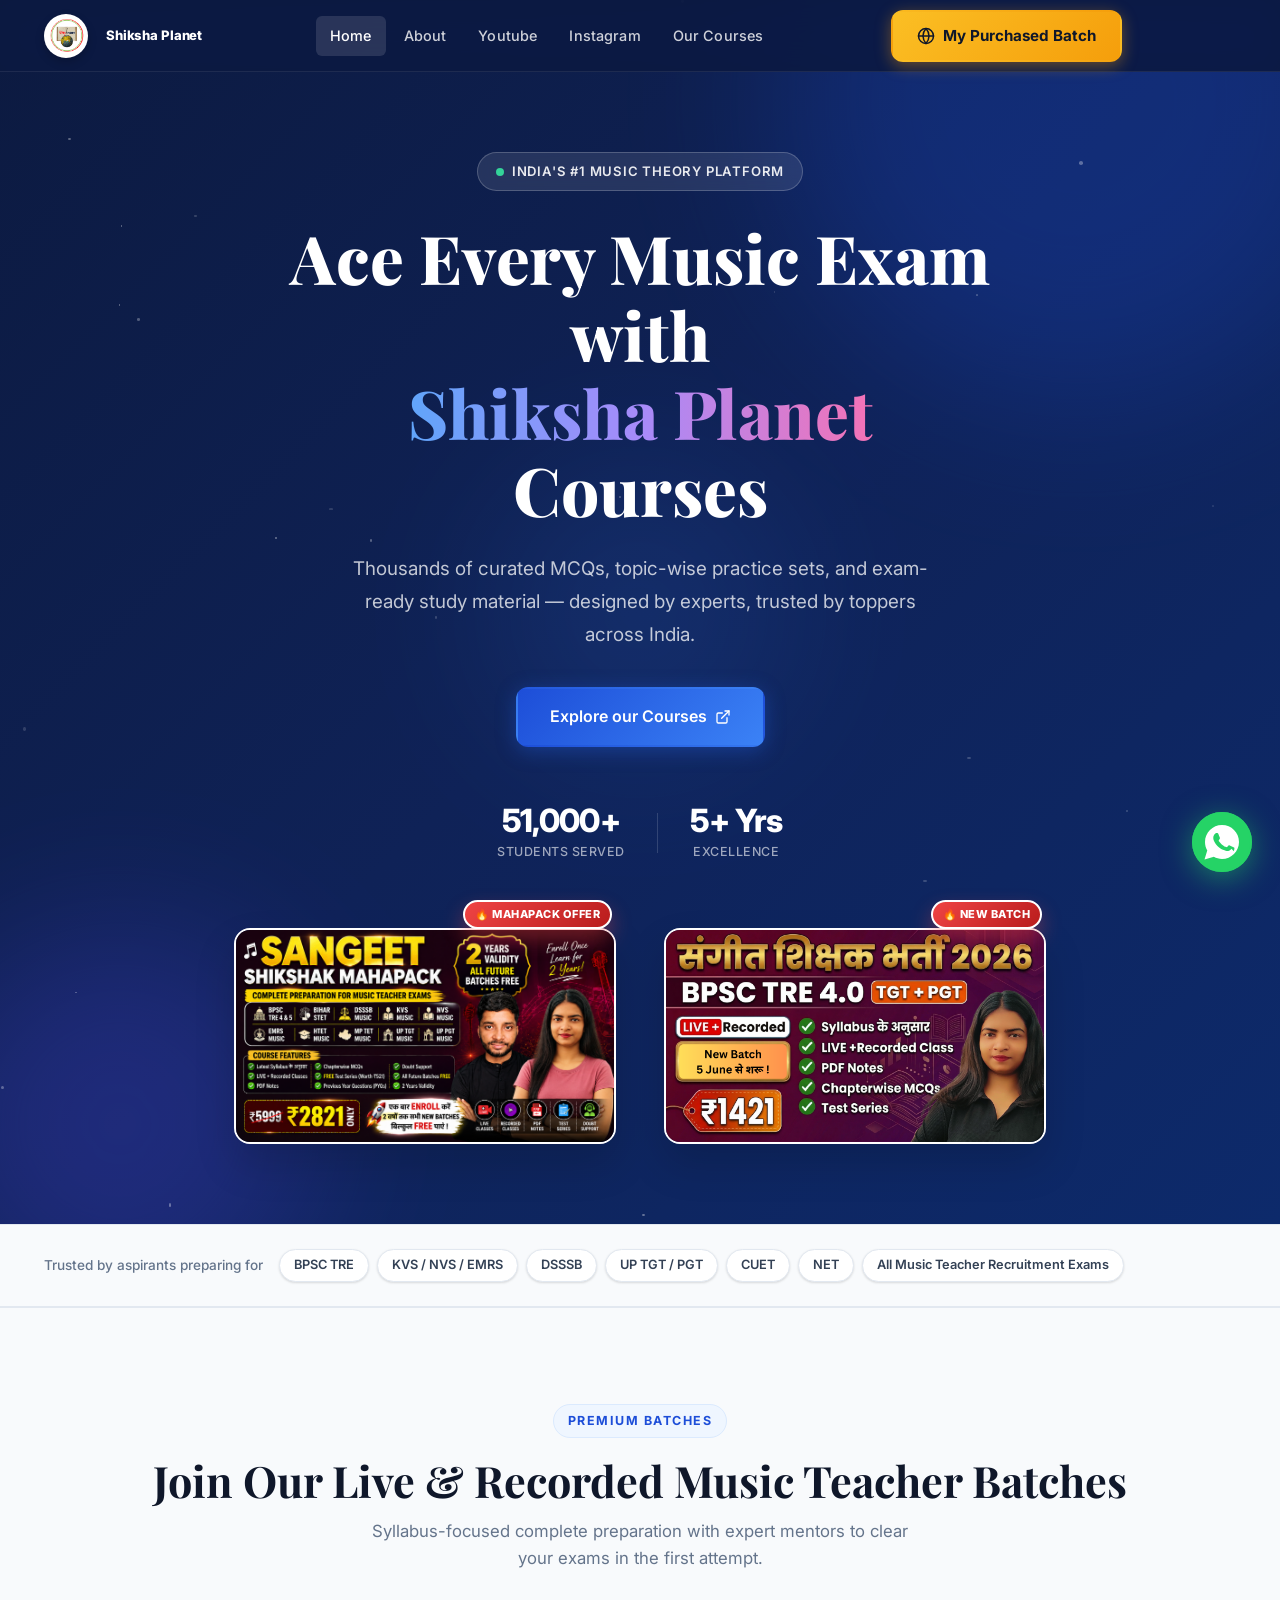
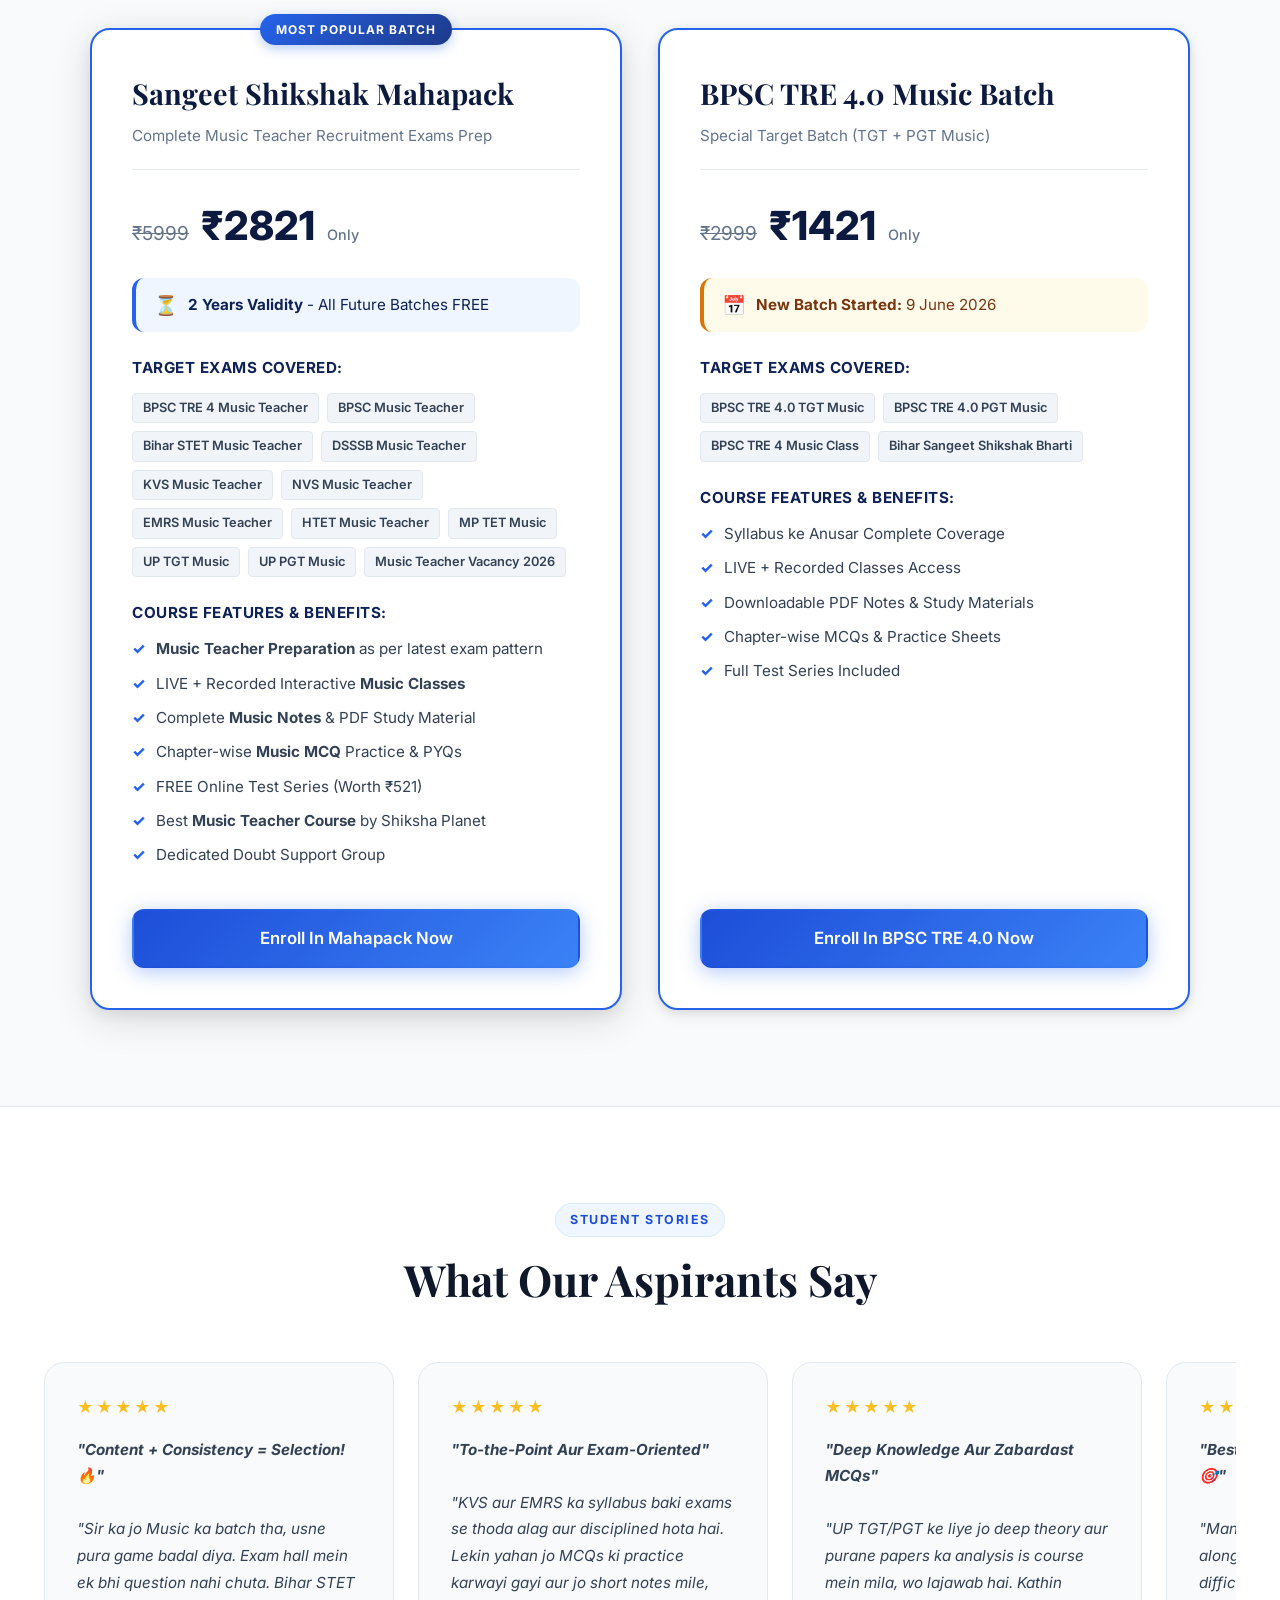
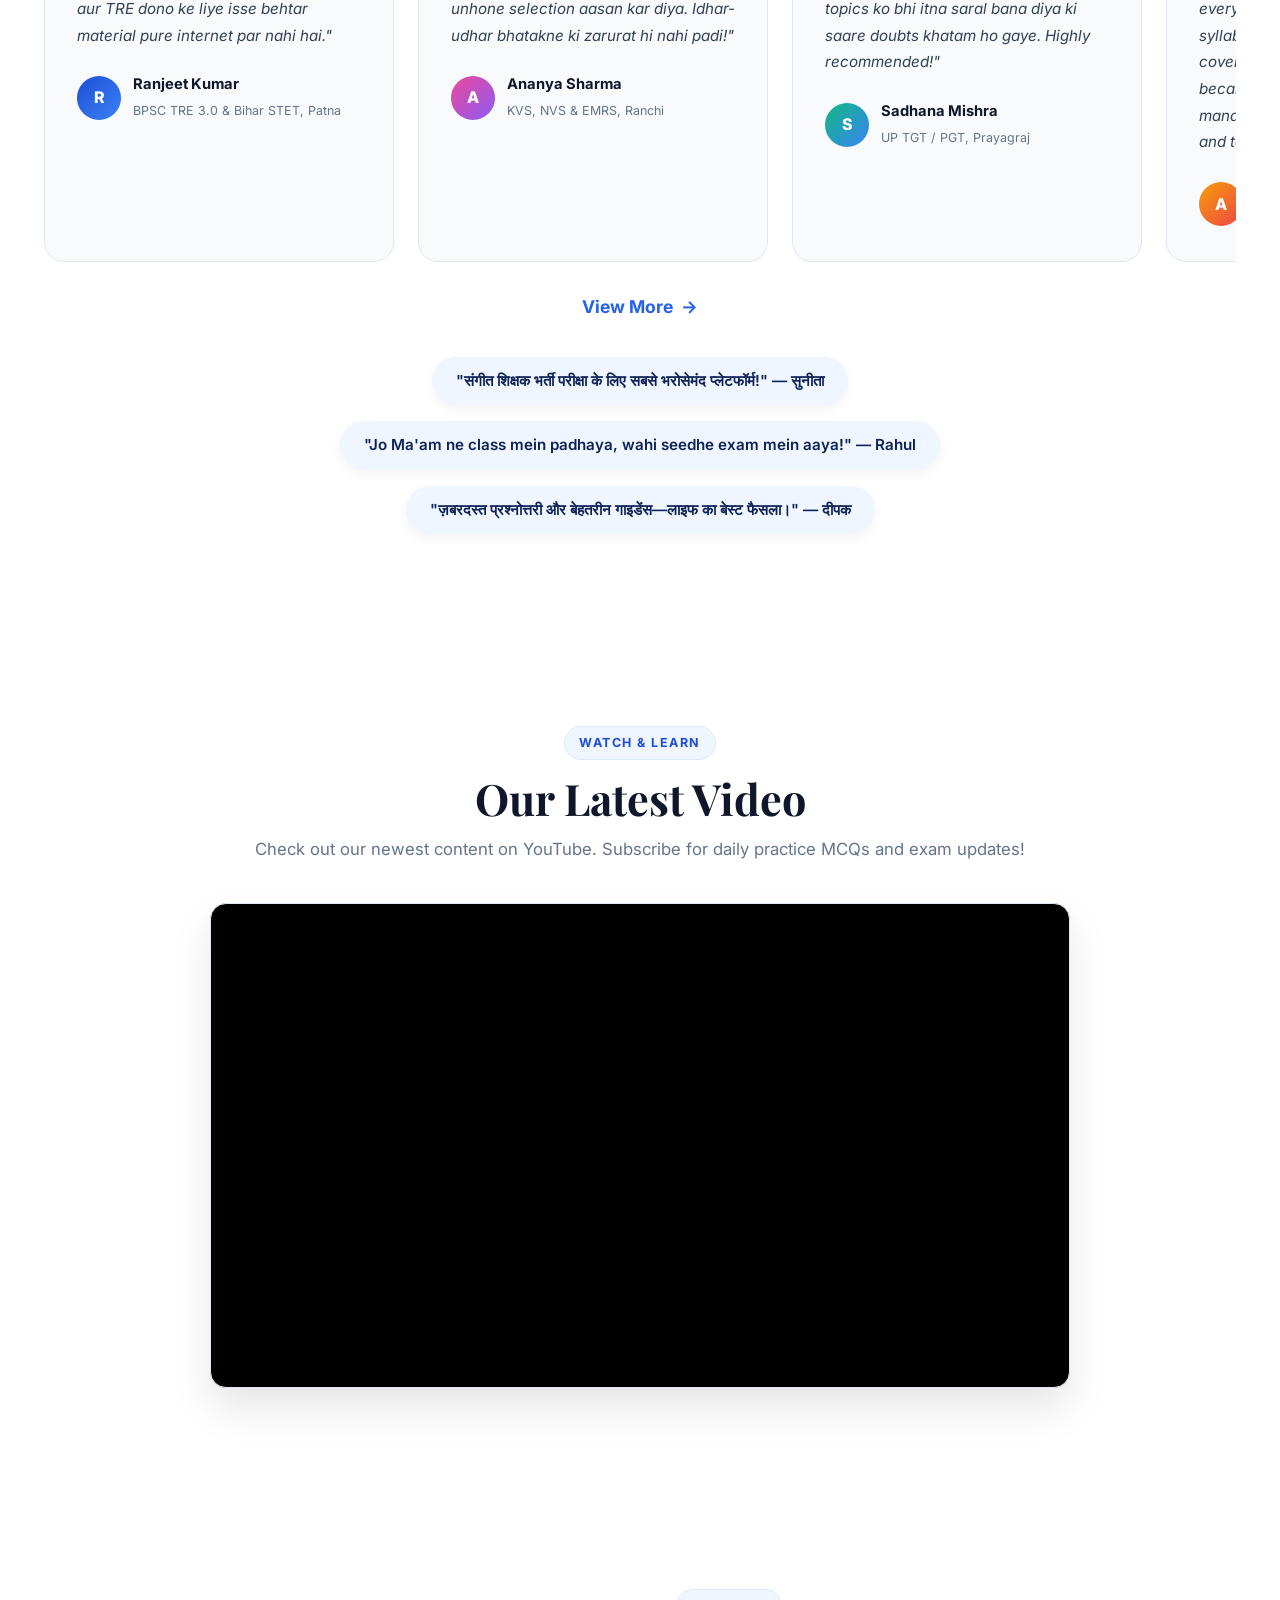
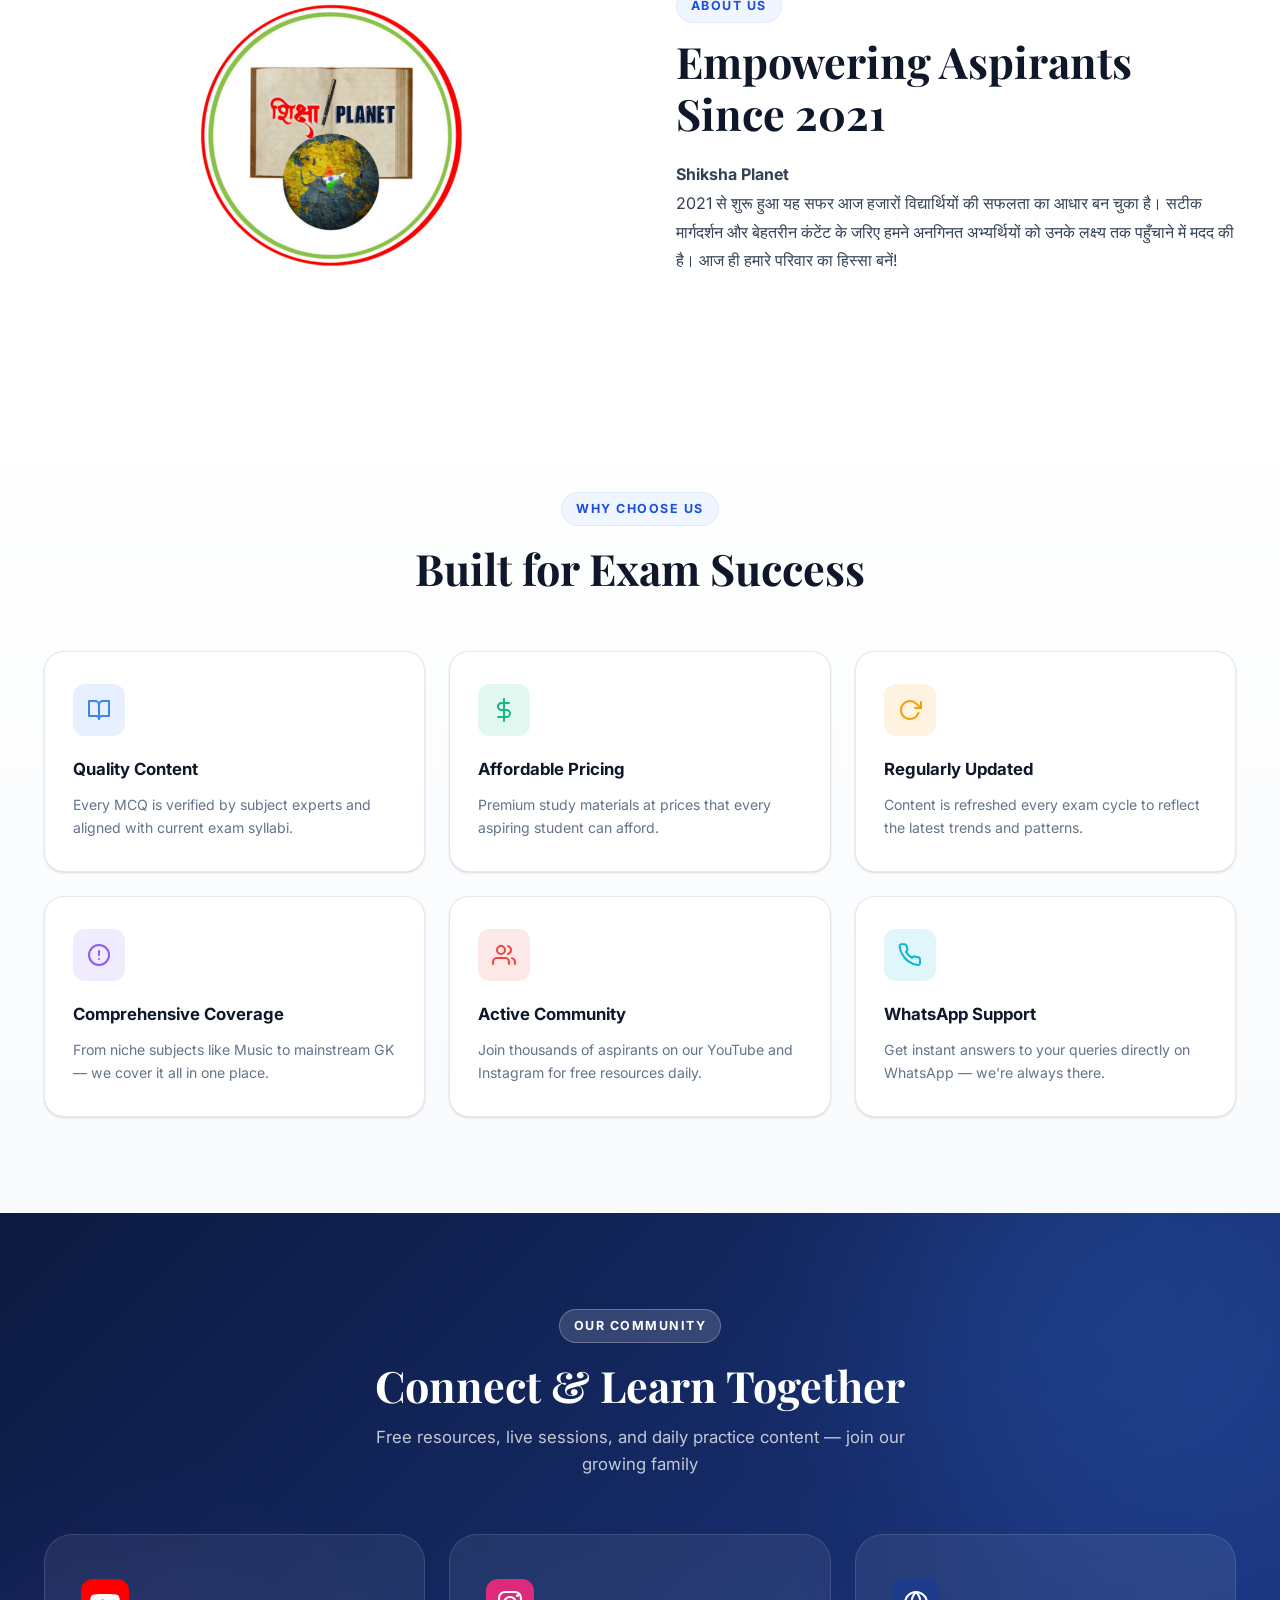
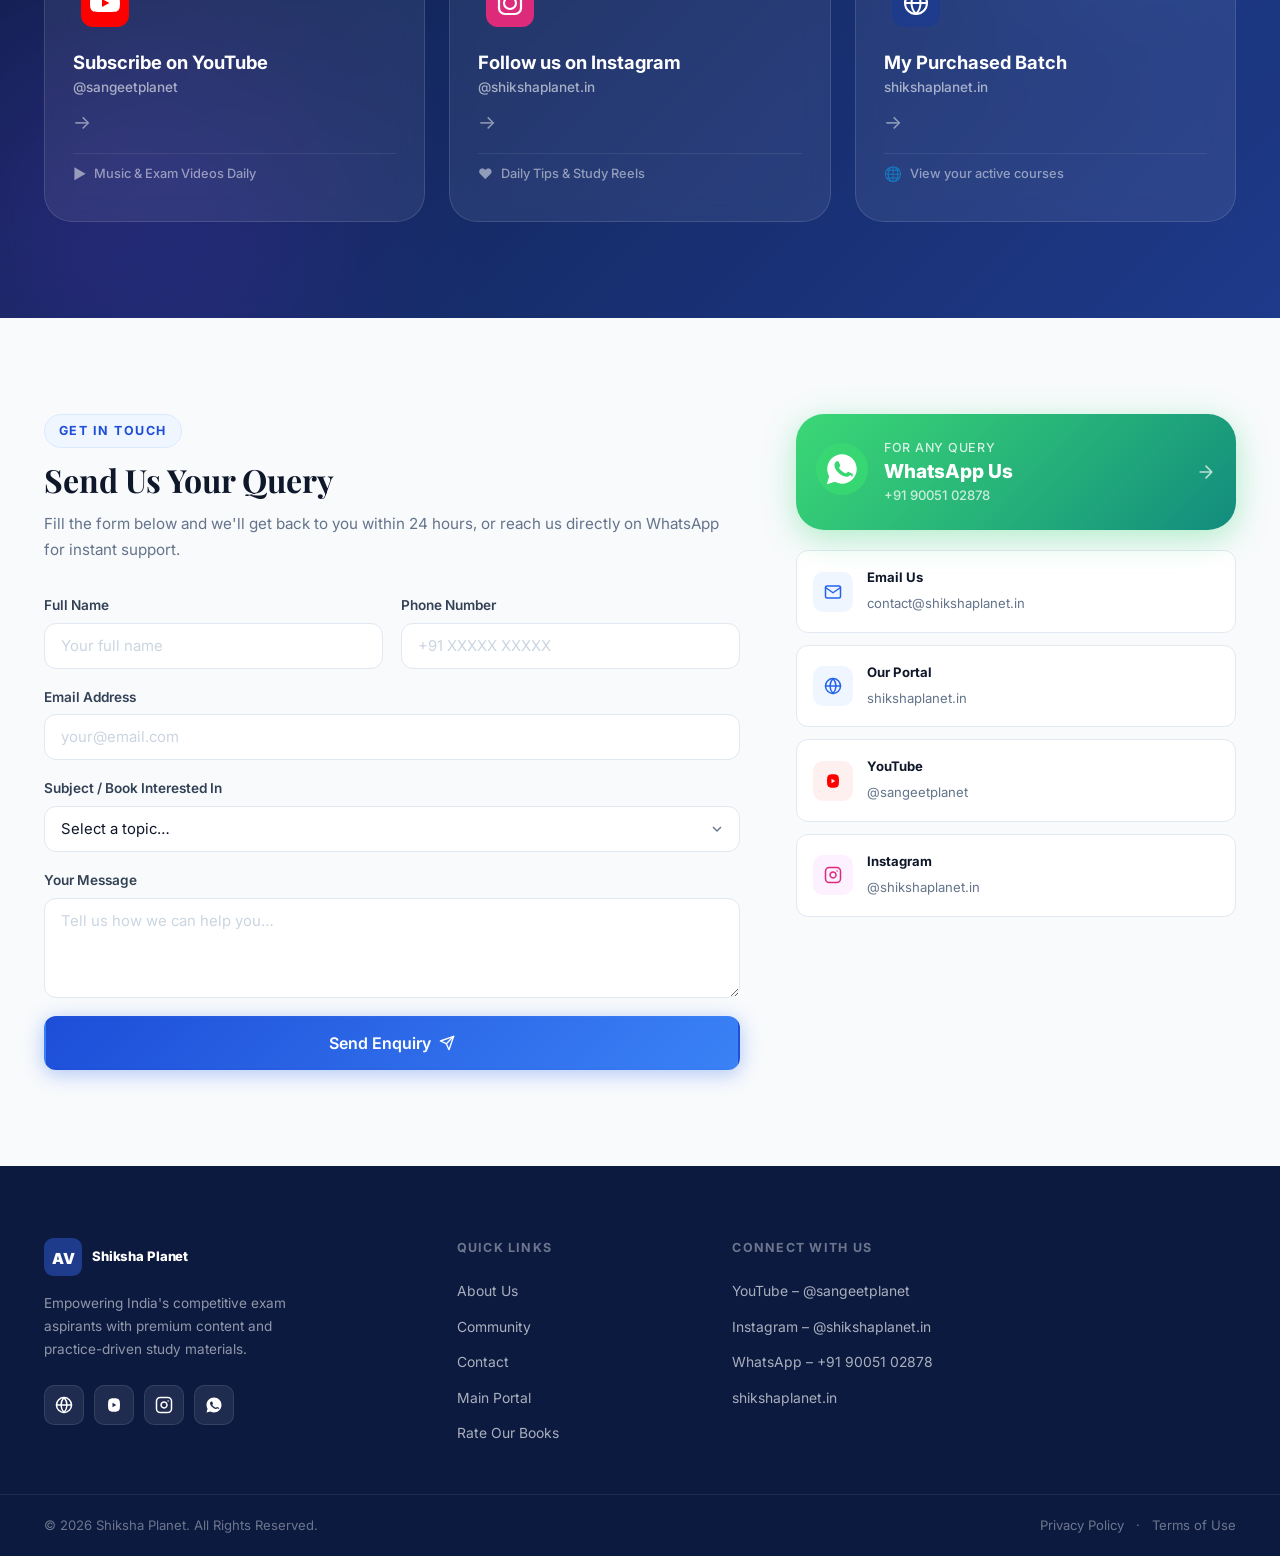
==== commit d2ce0cf9: "Add files via upload" ====
--- a/index.html
+++ b/index.html
@@ -1,338 +1,907 @@
-<!DOCTYPE html>
-<html lang="en">
-<head>
-  <meta charset="UTF-8">
-  <meta name="viewport" content="width=device-width, initial-scale=1.0">
-  <title>Rate Us | Shiksha Planet</title>
-  <meta name="description" content="Choose the platform where you purchased your Shiksha Planet book to rate and review it." />
-  <link rel="preconnect" href="https://fonts.googleapis.com">
-  <link rel="preconnect" href="https://fonts.gstatic.com" crossorigin>
-  <link href="https://fonts.googleapis.com/css2?family=Inter:wght@400;500;600;700;800&display=swap" rel="stylesheet">
-  
-  <style>
-    :root {
-      --blue-950: #0c1a40;
-      --blue-900: #0f2257;
-      --blue-600: #2563eb;
-      --white: #ffffff;
-      --gray-100: #f1f5f9;
-      --gray-200: #e2e8f0;
-      --gray-700: #334155;
-      
-      --shadow-lg: 0 10px 40px rgba(0,0,0,0.12), 0 4px 16px rgba(0,0,0,0.08);
-      --shadow-xl: 0 20px 60px rgba(0,0,0,0.15), 0 8px 24px rgba(0,0,0,0.1);
-      
-      --radius-lg: 20px;
-      --radius-md: 12px;
-      
-      --transition: all 0.3s cubic-bezier(0.4, 0, 0.2, 1);
-    }
-
-    * {
-      box-sizing: border-box;
-      margin: 0;
-      padding: 0;
-    }
-
-    body {
-      font-family: 'Inter', sans-serif;
-      background: linear-gradient(135deg, var(--blue-950) 0%, #080f26 100%);
-      color: var(--white);
-      min-height: 100vh;
-      display: flex;
-      flex-direction: column;
-      align-items: center;
-      justify-content: center;
-      padding: 24px;
-      overflow-x: hidden;
-    }
-
-    /* Background glow decorations */
-    .bg-glow-1 {
-      position: absolute;
-      top: -10%;
-      left: -10%;
-      width: 40%;
-      height: 40%;
-      background: radial-gradient(circle, rgba(37, 99, 235, 0.15) 0%, rgba(0,0,0,0) 70%);
-      pointer-events: none;
-      z-index: 1;
-    }
-
-    .bg-glow-2 {
-      position: absolute;
-      bottom: -10%;
-      right: -10%;
-      width: 50%;
-      height: 50%;
-      background: radial-gradient(circle, rgba(37, 99, 235, 0.1) 0%, rgba(0,0,0,0) 70%);
-      pointer-events: none;
-      z-index: 1;
-    }
-
-    .container {
-      width: 100%;
-      max-width: 480px;
-      background: rgba(255, 255, 255, 0.03);
-      backdrop-filter: blur(20px);
-      -webkit-backdrop-filter: blur(20px);
-      border: 1px solid rgba(255, 255, 255, 0.08);
-      border-radius: var(--radius-lg);
-      padding: 40px 32px;
-      box-shadow: var(--shadow-xl);
-      text-align: center;
-      position: relative;
-      z-index: 10;
-      animation: fadeInUp 0.6s ease-out;
-    }
-
-    @keyframes fadeInUp {
-      from {
-        opacity: 0;
-        transform: translateY(20px);
-      }
-      to {
-        opacity: 1;
-        transform: translateY(0);
-      }
-    }
-
-    .logo-container {
-      margin-bottom: 24px;
-    }
-
-    .logo-img {
-      height: 56px;
-      width: auto;
-      filter: drop-shadow(0 4px 8px rgba(0,0,0,0.2));
-    }
-
-    .brand-name {
-      font-size: 1.5rem;
-      font-weight: 800;
-      color: var(--white);
-      letter-spacing: 0.5px;
-      margin-bottom: 8px;
-    }
-
-    .subtitle {
-      color: rgba(255, 255, 255, 0.7);
-      font-size: 0.95rem;
-      margin-bottom: 36px;
-      line-height: 1.5;
-    }
-
-    .question-title {
-      font-size: 1.15rem;
-      font-weight: 600;
-      color: var(--white);
-      margin-bottom: 24px;
-      position: relative;
-      display: inline-block;
-    }
-
-    .question-title::after {
-      content: '';
-      position: absolute;
-      bottom: -6px;
-      left: 50%;
-      transform: translateX(-50%);
-      width: 40px;
-      height: 2px;
-      background: var(--blue-600);
-      border-radius: 2px;
-    }
-
-    .button-stack {
-      display: flex;
-      flex-direction: column;
-      gap: 16px;
-    }
-
-    .platform-btn {
-      display: flex;
-      align-items: center;
-      justify-content: flex-start;
-      padding: 16px 24px;
-      border-radius: var(--radius-md);
-      text-decoration: none;
-      font-weight: 600;
-      font-size: 1rem;
-      transition: var(--transition);
-      border: 1px solid rgba(255, 255, 255, 0.05);
-      position: relative;
-      overflow: hidden;
-    }
-
-    .platform-btn::before {
-      content: '';
-      position: absolute;
-      top: 0;
-      left: 0;
-      width: 100%;
-      height: 100%;
-      background: rgba(255, 255, 255, 0.02);
-      opacity: 0;
-      transition: var(--transition);
-    }
-
-    .platform-btn:hover::before {
-      opacity: 1;
-    }
-
-    .platform-btn:hover {
-      transform: translateY(-3px);
-      box-shadow: 0 8px 20px rgba(0,0,0,0.3);
-    }
-
-    .icon-container {
-      width: 32px;
-      height: 32px;
-      display: flex;
-      align-items: center;
-      justify-content: center;
-      margin-right: 16px;
-      border-radius: 8px;
-      background: rgba(255,255,255,0.08);
-      flex-shrink: 0;
-    }
-
-    /* Amazon Button Styles */
-    .btn-amazon {
-      background: rgba(255, 153, 0, 0.1);
-      color: #ff9900;
-      border-color: rgba(255, 153, 0, 0.2);
-    }
-    .btn-amazon:hover {
-      background: #ff9900;
-      color: #111;
-      border-color: #ff9900;
-    }
-    .btn-amazon:hover .icon-container {
-      background: rgba(0, 0, 0, 0.15);
-    }
-
-    /* Flipkart Button Styles */
-    .btn-flipkart {
-      background: rgba(40, 116, 240, 0.1);
-      color: #2874f0;
-      border-color: rgba(40, 116, 240, 0.2);
-    }
-    .btn-flipkart:hover {
-      background: #2874f0;
-      color: var(--white);
-      border-color: #2874f0;
-    }
-    .btn-flipkart:hover .icon-container {
-      background: rgba(255, 255, 255, 0.2);
-    }
-
-    /* Shiksha Planet Store Button Styles */
-    .btn-store {
-      background: rgba(37, 99, 235, 0.1);
-      color: #60a5fa;
-      border-color: rgba(37, 99, 235, 0.2);
-    }
-    .btn-store:hover {
-      background: var(--blue-600);
-      color: var(--white);
-      border-color: var(--blue-600);
-    }
-    .btn-store:hover .icon-container {
-      background: rgba(255, 255, 255, 0.2);
-    }
-
-    .arrow-icon {
-      margin-left: auto;
-      opacity: 0.5;
-      transition: var(--transition);
-    }
-
-    .platform-btn:hover .arrow-icon {
-      transform: translateX(4px);
-      opacity: 1;
-    }
-
-    .footer-text {
-      margin-top: 36px;
-      font-size: 0.8rem;
-      color: rgba(255, 255, 255, 0.4);
-      line-height: 1.4;
-    }
-
-    @media (max-width: 480px) {
-      .container {
-        padding: 32px 20px;
-      }
-      .brand-name {
-        font-size: 1.35rem;
-      }
-    }
-  </style>
-</head>
-<body>
-
-  <div class="bg-glow-1"></div>
-  <div class="bg-glow-2"></div>
-
-  <div class="container">
-    <div class="logo-container">
-      <img class="logo-img" src="../images/logo.png" alt="Shiksha Planet Logo" onerror="this.style.display='none';">
-      <div class="brand-name">Shiksha Planet</div>
-    </div>
-    
-    <p class="subtitle">Thank you for purchasing our book! Your feedback helps us create better resources for competitive exam aspirants.</p>
-    
-    <div class="question-title">Aapne ye book kahan se kharidi?</div>
-    
-    <div class="button-stack">
-      
-      <!-- Amazon Link (Placeholder for now) -->
-      <a href="https://www.amazon.in" target="_blank" rel="noopener noreferrer" class="platform-btn btn-amazon">
-        <div class="icon-container">
-          <svg width="20" height="20" viewBox="0 0 24 24" fill="currentColor">
-            <path d="M12 2C6.48 2 2 6.48 2 12s4.48 10 10 10 10-4.48 10-10S17.52 2 12 2zm1 14h-2v-6h2v6zm0-8h-2V6h2v2z"/>
-          </svg>
-        </div>
-        <span>Amazon</span>
-        <svg class="arrow-icon" width="16" height="16" viewBox="0 0 24 24" fill="none" stroke="currentColor" stroke-width="2" stroke-linecap="round" stroke-linejoin="round">
-          <polyline points="9 18 15 12 9 6"></polyline>
-        </svg>
-      </a>
-
-      <!-- Flipkart Link (Placeholder for now) -->
-      <a href="https://www.flipkart.com" target="_blank" rel="noopener noreferrer" class="platform-btn btn-flipkart">
-        <div class="icon-container">
-          <svg width="18" height="18" viewBox="0 0 24 24" fill="none" stroke="currentColor" stroke-width="2.5" stroke-linecap="round" stroke-linejoin="round">
-            <path d="M6 2L3 6v14a2 2 0 0 0 2 2h14a2 2 0 0 0 2-2V6l-3-4z"></path>
-            <line x1="3" y1="6" x2="21" y2="6"></line>
-            <path d="M16 10a4 4 0 0 1-8 0"></path>
-          </svg>
-        </div>
-        <span>Flipkart</span>
-        <svg class="arrow-icon" width="16" height="16" viewBox="0 0 24 24" fill="none" stroke="currentColor" stroke-width="2" stroke-linecap="round" stroke-linejoin="round">
-          <polyline points="9 18 15 12 9 6"></polyline>
-        </svg>
-      </a>
-
-      <!-- Shiksha Planet Store Link -->
-      <a href="https://store.shikshaplanet.in" target="_blank" rel="noopener noreferrer" class="platform-btn btn-store">
-        <div class="icon-container">
-          <svg width="18" height="18" viewBox="0 0 24 24" fill="none" stroke="currentColor" stroke-width="2.5" stroke-linecap="round" stroke-linejoin="round">
-            <path d="M3 9l9-7 9 7v11a2 2 0 0 1-2 2H5a2 2 0 0 1-2-2z"></path>
-            <polyline points="9 22 9 12 15 12 15 22"></polyline>
-          </svg>
-        </div>
-        <span>Shiksha Planet Store</span>
-        <svg class="arrow-icon" width="16" height="16" viewBox="0 0 24 24" fill="none" stroke="currentColor" stroke-width="2" stroke-linecap="round" stroke-linejoin="round">
-          <polyline points="9 18 15 12 9 6"></polyline>
-        </svg>
-      </a>
-      
-    </div>
-    
-    <p class="footer-text">Shiksha Planet &copy; 2026. Empowering India's music and competitive exam aspirants.</p>
-  </div>
-
-</body>
-</html>
+<!DOCTYPE html>
+<html lang="en">
+<head>
+  <meta charset="UTF-8" />
+  <meta name="viewport" content="width=device-width, initial-scale=1.0" />
+  <title>Shiksha Planet | Premium Competitive Exam Courses</title>
+  <meta name="description" content="Shiksha Planet — India's trusted platform for competitive exam preparation courses, practice series, and study materials." />
+  <meta property="og:title" content="Shiksha Planet" />
+  <meta property="og:description" content="Premium competitive exam preparation courses and study materials." />
+  <meta property="og:type" content="website" />
+  <meta name="keywords" content="BPSC TRE 4 Music Teacher, BPSC Music Teacher, Bihar STET Music, Bihar STET Music Teacher, DSSSB Music Teacher, KVS Music Teacher, NVS Music Teacher, EMRS Music Teacher, HTET Music Teacher, MP TET Music, UP TGT Music, UP PGT Music, Music Teacher Vacancy 2026, Music Teacher Exam, Sangeet Shikshak, Music Teacher Preparation, BPSC TRE 4 Vacancy, Bihar Teacher Vacancy, Music MCQ, Music Notes, Music Classes, Music Teacher Course, Shiksha Planet Music, shiksha planet, Music Teacher Online Classes, Music Teacher Preparation Batch, Sangeet Shikshak Batch, BPSC Music Teacher Course, Music Teacher Exam Preparation, Music Teacher Live Classes, Sangeet Shikshak Online Batch, up tgt pgt, htet music, dsssb music, nvs music, kvs music, emrs music, up tgt music, up pgt music, BPSC TRE 4 Music Class, Bihar Sangeet Shikshak Bharti" />
+  <link rel="canonical" href="https://store.shikshaplanet.in/" />
+  <link rel="preconnect" href="https://fonts.googleapis.com" />
+  <link rel="preconnect" href="https://fonts.gstatic.com" crossorigin />
+  <link href="https://fonts.googleapis.com/css2?family=Inter:wght@300;400;500;600;700;800;900&family=Playfair+Display:wght@600;700;800&display=swap" rel="stylesheet" />
+  <link rel="stylesheet" href="style.css?v=2" />
+</head>
+<body>
+
+  <!-- ============================================================
+       HEADER / NAVBAR
+  ============================================================ -->
+  <header class="navbar" id="navbar">
+    <div class="container nav-inner">
+      <a href="#hero" class="brand" aria-label="Shiksha Planet home">
+        <div class="brand-logo" style="width: 44px; height: 44px; border-radius: 50%; background: white; margin-right: 8px; flex-shrink: 0; display: flex; align-items: center; justify-content: center; overflow: hidden; box-shadow: 0 4px 10px rgba(0,0,0,0.2);">
+          <img src="images/logo.png" alt="Shiksha Planet Logo" style="width: 90%; height: 90%; object-fit: contain;" />
+        </div>
+        <div class="brand-text">
+          <span class="brand-main">Shiksha Planet</span>
+        </div>
+      </a>
+
+      <nav class="nav-links" id="navLinks" aria-label="Main navigation">
+        <a href="#hero" class="nav-link">Home</a>
+        <a href="#about" class="nav-link">About</a>
+        <a href="https://www.youtube.com/@sangeetplanet" target="_blank" rel="noopener noreferrer" class="nav-link">Youtube</a>
+        <a href="https://www.instagram.com/shikshaplanet.in" target="_blank" rel="noopener noreferrer" class="nav-link">Instagram</a>
+        <a href="https://store.shikshaplanet.in" target="_blank" rel="noopener noreferrer" class="nav-link">Our Courses</a>
+      </nav>
+
+      <a href="https://store.shikshaplanet.in/purchases?type=10" target="_blank" rel="noopener noreferrer"
+         class="btn btn-portal" id="visitPortalBtn" aria-label="My Purchased Batch – Shiksha Planet">
+        <svg class="btn-icon" viewBox="0 0 24 24" fill="none" stroke="currentColor" stroke-width="2" stroke-linecap="round" stroke-linejoin="round" aria-hidden="true">
+          <circle cx="12" cy="12" r="10"/>
+          <line x1="2" y1="12" x2="22" y2="12"/>
+          <path d="M12 2a15.3 15.3 0 0 1 4 10 15.3 15.3 0 0 1-4 10 15.3 15.3 0 0 1-4-10 15.3 15.3 0 0 1 4-10z"/>
+        </svg>
+        My Purchased Batch
+      </a>
+
+      <div class="mobile-nav-right" style="display: flex; align-items: center; gap: 12px;">
+        <a href="https://store.shikshaplanet.in/purchases?type=10" target="_blank" rel="noopener noreferrer" class="btn btn-primary mobile-header-btn">My Purchased Batch</a>
+        <button class="hamburger" id="hamburger" aria-label="Open menu" aria-expanded="false" aria-controls="navLinks">
+          <span></span><span></span><span></span>
+        </button>
+      </div>
+    </div>
+  </header>
+
+  <!-- Mobile Nav Overlay -->
+  <div class="mobile-nav-overlay" id="mobileNavOverlay">
+    <button class="mobile-nav-close" id="mobileNavClose" aria-label="Close menu">✕</button>
+    <nav class="mobile-nav-links" aria-label="Mobile navigation">
+      <a href="#hero" class="mobile-nav-link">Home</a>
+      <a href="#about" class="mobile-nav-link">About</a>
+      <a href="https://www.youtube.com/@sangeetplanet" target="_blank" rel="noopener noreferrer" class="mobile-nav-link">Youtube</a>
+      <a href="https://www.instagram.com/shikshaplanet.in" target="_blank" rel="noopener noreferrer" class="mobile-nav-link">Instagram</a>
+      <a href="https://store.shikshaplanet.in" target="_blank" rel="noopener noreferrer" class="mobile-nav-link">Our Courses</a>
+    </nav>
+    <a href="https://store.shikshaplanet.in/purchases?type=10" target="_blank" rel="noopener noreferrer" class="btn btn-portal mobile-portal-btn">
+      <svg class="btn-icon" viewBox="0 0 24 24" fill="none" stroke="currentColor" stroke-width="2" stroke-linecap="round" stroke-linejoin="round" aria-hidden="true">
+        <circle cx="12" cy="12" r="10"/>
+        <line x1="2" y1="12" x2="22" y2="12"/>
+        <path d="M12 2a15.3 15.3 0 0 1 4 10 15.3 15.3 0 0 1-4 10 15.3 15.3 0 0 1-4-10 15.3 15.3 0 0 1 4-10z"/>
+      </svg>
+      My Purchased Batch
+    </a>
+  </div>
+
+  <!-- ============================================================
+       HERO SECTION
+  ============================================================ -->
+  <section class="hero" id="hero">
+    <div class="hero-bg-shapes" aria-hidden="true">
+      <div class="shape shape-1"></div>
+      <div class="shape shape-2"></div>
+      <div class="shape shape-3"></div>
+      <div class="particles" id="particles"></div>
+    </div>
+    <div class="container hero-content">
+      <div class="hero-badge">
+        <span class="badge-dot"></span>
+        India's #1 Music Theory Platform
+      </div>
+      <h1 class="hero-headline">
+        Ace Every Music Exam with<br/>
+        <span class="hero-gradient-text">Shiksha Planet</span><br/>
+        Courses
+      </h1>
+      <p class="hero-desc">
+        Thousands of curated MCQs, topic-wise practice sets, and exam-ready study material — designed by experts, trusted by toppers across India.
+      </p>
+      <div class="hero-ctas">
+        <a href="https://store.shikshaplanet.in" target="_blank" rel="noopener noreferrer" class="btn btn-primary btn-large" id="heroPortalBtn">
+          Explore our Courses
+          <svg class="btn-icon-right" viewBox="0 0 24 24" fill="none" stroke="currentColor" stroke-width="2" stroke-linecap="round" stroke-linejoin="round" aria-hidden="true">
+            <path d="M18 13v6a2 2 0 0 1-2 2H5a2 2 0 0 1-2-2V8a2 2 0 0 1 2-2h6"/>
+            <polyline points="15 3 21 3 21 9"/>
+            <line x1="10" y1="14" x2="21" y2="3"/>
+          </svg>
+        </a>
+      </div>
+      <div class="hero-stats">
+        <div class="stat-item">
+          <span class="stat-num">51,000+</span>
+          <span class="stat-label">Students Served</span>
+        </div>
+        <div class="stat-divider" aria-hidden="true"></div>
+        <div class="stat-item">
+          <span class="stat-num">5+ Yrs</span>
+          <span class="stat-label">Excellence</span>
+        </div>
+      </div>
+      
+      <!-- Promotional Poster Banners -->
+      <div class="hero-banners-container" style="display: grid; grid-template-columns: repeat(auto-fit, minmax(300px, 1fr)); gap: 48px; margin-top: 64px; width: 100%; max-width: 1200px; margin-left: auto; margin-right: auto;">
+        
+        <!-- Banner 1: Mahapack -->
+        <div class="hero-banner-wrap" style="position: relative; transition: transform 0.3s ease;">
+          <div class="badge-new-batch" style="z-index: 10; padding: 4px 10px; font-size: 11px; top: -28px; right: 4px; border-width: 2px;">🔥 Mahapack Offer</div>
+          <a href="https://store.shikshaplanet.in/new-courses/52-sangeet-shikshak-mahapack" target="_blank" rel="noopener noreferrer" style="display: block; cursor: pointer; border-radius: 16px; overflow: hidden; box-shadow: 0 20px 40px rgba(0,0,0,0.15); border: 2px solid var(--white);">
+            <img src="images/mahapack_poster.png" alt="Sangeet Shikshak Mahapack Banner" style="width: 100%; height: auto; display: block; object-fit: cover;" onmouseover="this.parentElement.parentElement.style.transform='scale(1.02)'" onmouseout="this.parentElement.parentElement.style.transform='scale(1)'" />
+          </a>
+        </div>
+
+        <!-- Banner 2: BPSC TRE 4.0 -->
+        <div class="hero-banner-wrap" style="position: relative; transition: transform 0.3s ease;">
+          <div class="badge-new-batch" style="z-index: 10; padding: 4px 10px; font-size: 11px; top: -28px; right: 4px; border-width: 2px;">🔥 New Batch</div>
+          <a href="https://store.shikshaplanet.in/new-courses/49-bpsc-tre-4-music-new-batch" target="_blank" rel="noopener noreferrer" style="display: block; cursor: pointer; border-radius: 16px; overflow: hidden; box-shadow: 0 20px 40px rgba(0,0,0,0.15); border: 2px solid var(--white);">
+            <img src="images/course_banner.png" alt="BPSC TRE 4.0 TGT PGT Course Banner" style="width: 100%; height: auto; display: block; object-fit: cover;" onmouseover="this.parentElement.parentElement.style.transform='scale(1.02)'" onmouseout="this.parentElement.parentElement.style.transform='scale(1)'" />
+          </a>
+        </div>
+
+      </div>
+    </div>
+
+  </section>
+
+  <!-- ============================================================
+       TRUST STRIP
+  ============================================================ -->
+  <section class="trust-strip" aria-label="Trusted by exam aspirants">
+    <div class="container trust-inner">
+      <p class="trust-label">Trusted by aspirants preparing for</p>
+      <div class="trust-badges">
+        <span class="trust-badge">BPSC TRE</span>
+        <span class="trust-badge">KVS / NVS / EMRS</span>
+        <span class="trust-badge">DSSSB</span>
+        <span class="trust-badge">UP TGT / PGT</span>
+        <span class="trust-badge">CUET</span>
+        <span class="trust-badge">NET</span>
+        <span class="trust-badge">All Music Teacher Recruitment Exams</span>
+      </div>
+    </div>
+  </section>
+
+  <!-- ============================================================
+       OUR FEATURED COURSES (SEO OPTIMIZED)
+       ============================================================ -->
+  <section class="section courses-section" id="courses" aria-label="Our Courses">
+    <div class="container">
+      <div class="section-header">
+        <div class="section-tag">Premium Batches</div>
+        <h2 class="section-title">Join Our Live & Recorded Music Teacher Batches</h2>
+        <p class="section-subtitle">Syllabus-focused complete preparation with expert mentors to clear your exams in the first attempt.</p>
+      </div>
+
+      <div class="courses-grid">
+        <!-- Course 1: Mahapack -->
+        <a href="https://store.shikshaplanet.in/new-courses/52-sangeet-shikshak-mahapack" target="_blank" rel="noopener noreferrer" class="course-card popular-card" style="text-decoration: none; color: inherit; display: flex;">
+          <div class="popular-badge">Most Popular Batch</div>
+          <div class="course-card-header">
+            <h3>Sangeet Shikshak Mahapack</h3>
+            <p class="course-tagline">Complete Music Teacher Recruitment Exams Prep</p>
+          </div>
+          <div class="course-price-box">
+            <span class="original-price">₹5999</span>
+            <span class="current-price">₹2821</span>
+            <span class="price-suffix">Only</span>
+          </div>
+          <div class="validity-banner">
+             <span class="icon">⏳</span> <span><strong>2 Years Validity</strong> - All Future Batches FREE</span>
+          </div>
+          <div class="target-exams-box">
+            <h4>Target Exams Covered:</h4>
+            <div class="exams-tags">
+              <span>BPSC TRE 4 Music Teacher</span>
+              <span>BPSC Music Teacher</span>
+              <span>Bihar STET Music Teacher</span>
+              <span>DSSSB Music Teacher</span>
+              <span>KVS Music Teacher</span>
+              <span>NVS Music Teacher</span>
+              <span>EMRS Music Teacher</span>
+              <span>HTET Music Teacher</span>
+              <span>MP TET Music</span>
+              <span>UP TGT Music</span>
+              <span>UP PGT Music</span>
+              <span>Music Teacher Vacancy 2026</span>
+            </div>
+          </div>
+          <div class="course-features-list">
+            <h4>Course Features & Benefits:</h4>
+            <ul>
+              <li><strong>Music Teacher Preparation</strong> as per latest exam pattern</li>
+              <li>LIVE + Recorded Interactive <strong>Music Classes</strong></li>
+              <li>Complete <strong>Music Notes</strong> & PDF Study Material</li>
+              <li>Chapter-wise <strong>Music MCQ</strong> Practice & PYQs</li>
+              <li>FREE Online Test Series (Worth ₹521)</li>
+              <li>Best <strong>Music Teacher Course</strong> by Shiksha Planet</li>
+              <li>Dedicated Doubt Support Group</li>
+            </ul>
+          </div>
+          <div class="course-action">
+            <span class="btn btn-primary btn-full">Enroll In Mahapack Now</span>
+          </div>
+        </a>
+
+        <!-- Course 2: BPSC TRE 4.0 -->
+        <a href="https://store.shikshaplanet.in/new-courses/49-bpsc-tre-4-music-new-batch" target="_blank" rel="noopener noreferrer" class="course-card" style="text-decoration: none; color: inherit; display: flex;">
+          <div class="course-card-header">
+            <h3>BPSC TRE 4.0 Music Batch</h3>
+            <p class="course-tagline">Special Target Batch (TGT + PGT Music)</p>
+          </div>
+          <div class="course-price-box">
+            <span class="original-price">₹2999</span>
+            <span class="current-price">₹1421</span>
+            <span class="price-suffix">Only</span>
+          </div>
+          <div class="validity-banner date-banner">
+             <span class="icon">📅</span> <span><strong>New Batch Started:</strong> 9 June 2026</span>
+          </div>
+          <div class="target-exams-box">
+            <h4>Target Exams Covered:</h4>
+            <div class="exams-tags">
+              <span>BPSC TRE 4.0 TGT Music</span>
+              <span>BPSC TRE 4.0 PGT Music</span>
+              <span>BPSC TRE 4 Music Class</span>
+              <span>Bihar Sangeet Shikshak Bharti</span>
+            </div>
+          </div>
+          <div class="course-features-list">
+            <h4>Course Features & Benefits:</h4>
+            <ul>
+              <li>Syllabus ke Anusar Complete Coverage</li>
+              <li>LIVE + Recorded Classes Access</li>
+              <li>Downloadable PDF Notes & Study Materials</li>
+              <li>Chapter-wise MCQs & Practice Sheets</li>
+              <li>Full Test Series Included</li>
+            </ul>
+          </div>
+          <div class="course-action">
+            <span class="btn btn-primary btn-full">Enroll In BPSC TRE 4.0 Now</span>
+          </div>
+        </a>
+      </div>
+    </div>
+  </section>
+
+  <!-- ============================================================
+       TESTIMONIALS
+  ============================================================ -->
+  <section class="testimonials section" id="testimonials" aria-label="Student testimonials">
+    <div class="container">
+      <div class="section-header">
+        <div class="section-tag">Student Stories</div>
+        <h2 class="section-title">What Our Aspirants Say</h2>
+      </div>
+      <div class="testi-wrapper">
+        <div class="testi-grid" id="testiGrid">
+        <blockquote class="testi-card" id="testiRanjeet">
+          <div class="testi-stars" aria-label="5 stars">★★★★★</div>
+          <p><strong>"Content + Consistency = Selection! 🔥"</strong><br><br>"Sir ka jo Music ka batch tha, usne pura game badal diya. Exam hall mein ek bhi question nahi chuta. Bihar STET aur TRE dono ke liye isse behtar material pure internet par nahi hai."</p>
+          <footer>
+            <div class="testi-avatar" aria-hidden="true">R</div>
+            <div>
+              <strong>Ranjeet Kumar</strong>
+              <span>BPSC TRE 3.0 & Bihar STET, Patna</span>
+            </div>
+          </footer>
+        </blockquote>
+        
+        <blockquote class="testi-card" id="testiAnanya">
+          <div class="testi-stars" aria-label="5 stars">★★★★★</div>
+          <p><strong>"To-the-Point Aur Exam-Oriented"</strong><br><br>"KVS aur EMRS ka syllabus baki exams se thoda alag aur disciplined hota hai. Lekin yahan jo MCQs ki practice karwayi gayi aur jo short notes mile, unhone selection aasan kar diya. Idhar-udhar bhatakne ki zarurat hi nahi padi!"</p>
+          <footer>
+            <div class="testi-avatar" style="background:linear-gradient(135deg,#ec4899,#8b5cf6)" aria-hidden="true">A</div>
+            <div>
+              <strong>Ananya Sharma</strong>
+              <span>KVS, NVS & EMRS, Ranchi</span>
+            </div>
+          </footer>
+        </blockquote>
+
+        <blockquote class="testi-card" id="testiSadhana">
+          <div class="testi-stars" aria-label="5 stars">★★★★★</div>
+          <p><strong>"Deep Knowledge Aur Zabardast MCQs"</strong><br><br>"UP TGT/PGT ke liye jo deep theory aur purane papers ka analysis is course mein mila, wo lajawab hai. Kathin topics ko bhi itna saral bana diya ki saare doubts khatam ho gaye. Highly recommended!"</p>
+          <footer>
+            <div class="testi-avatar" style="background:linear-gradient(135deg,#10b981,#3b82f6)" aria-hidden="true">S</div>
+            <div>
+              <strong>Sadhana Mishra</strong>
+              <span>UP TGT / PGT, Prayagraj</span>
+            </div>
+          </footer>
+        </blockquote>
+
+        <blockquote class="testi-card" id="testiAnjali">
+          <div class="testi-stars" aria-label="5 stars">★★★★★</div>
+          <p><strong>"Best Course for Class 12th Students! 🎯"</strong><br><br>"Managing CUET UG preparation alongside board exams seemed very difficult, but this course made everything so simple. The music syllabus and domain topics were covered so well that all my basics became clear. I learned time management through the mock tests, and today I am in my dream university!"</p>
+          <footer>
+            <div class="testi-avatar" style="background:linear-gradient(135deg,#f59e0b,#ef4444)" aria-hidden="true">A</div>
+            <div>
+              <strong>Anjali Singh</strong>
+              <span>CUET UG Entrance, New Delhi</span>
+            </div>
+          </footer>
+        </blockquote>
+
+        <blockquote class="testi-card" id="testiVikas">
+          <div class="testi-stars" aria-label="5 stars">★★★★★</div>
+          <p><strong>"Perfect Content for Higher University Entrances!"</strong><br><br>"CUET PG level is quite deep and finding accurate guidance is very difficult. The focus on raga analysis, advanced theory, and detailed MCQs in this course was amazing. It was solely because of the mock tests and conceptual clarity of this batch that I got selected into a top university."</p>
+          <footer>
+            <div class="testi-avatar" style="background:linear-gradient(135deg,#6366f1,#8b5cf6)" aria-hidden="true">V</div>
+            <div>
+              <strong>Vikas Raj</strong>
+              <span>CUET PG Entrance, BHU Campus</span>
+            </div>
+          </footer>
+        </blockquote>
+
+        <blockquote class="testi-card" id="testiAmit">
+          <div class="testi-stars" aria-label="5 stars">★★★★★</div>
+          <p><strong>"कम समय में सटीक तैयारी और बेहतरीन टाइम मैनेजमेंट"</strong><br><br>"डीएसएसएसबी में टाइम MANAGEMENT सबसे बड़ा चैलेंज होता है। इस कोर्स में सिर्फ पढ़ाया नहीं जाता, बल्कि कम समय में सही उत्तर कैसे चुनना है, यह सिखाया जाता है। कंटेंट एकदम अपडेटेड और प्रामाणिक है।"</p>
+          <footer>
+            <div class="testi-avatar" style="background:linear-gradient(135deg,#14b8a6,#0ea5e9)" aria-hidden="true">अ</div>
+            <div>
+              <strong>अमित वर्मा</strong>
+              <span>DSSSB Delhi, दिल्ली</span>
+            </div>
+          </footer>
+        </blockquote>
+      </div>
+      
+      <div class="testi-scroll-action">
+        <button class="testi-scroll-btn" onclick="document.getElementById('testiGrid').scrollBy({ left: 350, behavior: 'smooth' })" aria-label="Scroll to view more">
+          View More <span>→</span>
+        </button>
+      </div>
+      </div>
+
+      <div class="testi-oneliners">
+        <div class="testi-oneliner">"संगीत शिक्षक भर्ती परीक्षा के लिए सबसे भरोसेमंद प्लेटफॉर्म!" — सुनीता</div>
+        <div class="testi-oneliner">"Jo Ma'am ne class mein padhaya, wahi seedhe exam mein aaya!" — Rahul</div>
+        <div class="testi-oneliner">"ज़बरदस्त प्रश्नोत्तरी और बेहतरीन गाइडेंस—लाइफ का बेस्ट फैसला।" — दीपक</div>
+      </div>
+    </div>
+  </section>
+
+  <!-- ============================================================
+       LATEST VIDEO
+  ============================================================ -->
+  <section class="latest-video section" id="video" aria-label="Our Latest Video">
+    <div class="container reveal">
+      <div class="section-header" style="max-width: 800px; margin: 0 auto; text-align: center; margin-bottom: 40px;">
+        <div class="section-tag" style="justify-content: center; margin-bottom: 12px;">Watch &amp; Learn</div>
+        <h2 class="section-title">Our Latest Video</h2>
+        <p style="color: var(--gray-500); font-size: 1.05rem;">Check out our newest content on YouTube. Subscribe for daily practice MCQs and exam updates!</p>
+      </div>
+      
+      <div class="video-container reveal" style="max-width: 860px; margin: 0 auto; border-radius: 16px; overflow: hidden; box-shadow: 0 20px 40px rgba(0,0,0,0.1); border: 1px solid var(--gray-200); background: #000;">
+        <div style="position: relative; padding-bottom: 56.25%; height: 0;">
+          <iframe 
+            src="https://www.youtube-nocookie.com/embed/hWtbzKx9obE" 
+            title="Our Latest Video" 
+            style="position: absolute; top: 0; left: 0; width: 100%; height: 100%; border: 0;" 
+            allow="accelerometer; autoplay; clipboard-write; encrypted-media; gyroscope; picture-in-picture; web-share" 
+            allowfullscreen>
+          </iframe>
+        </div>
+      </div>
+    </div>
+  </section>
+
+  <!-- ============================================================
+       ABOUT US
+  ============================================================ -->
+  <section class="about section" id="about">
+    <div class="container about-grid">
+      <div class="about-visual" aria-hidden="true">
+        <div class="about-card-stack">
+          <div class="about-center-icon">
+            <img src="images/logo.png" alt="Shiksha Planet Logo" style="width: 100%; height: 100%; object-fit: contain; mix-blend-mode: multiply;" />
+          </div>
+        </div>
+      </div>
+      <div class="about-text">
+        <div class="section-tag">About Us</div>
+        <h2 class="section-title">Empowering Aspirants<br/>Since 2021</h2>
+        <p class="about-desc">
+          <strong>Shiksha Planet</strong><br/>
+          2021 से शुरू हुआ यह सफर आज हजारों विद्यार्थियों की सफलता का आधार बन चुका है। सटीक मार्गदर्शन और बेहतरीन कंटेंट के जरिए हमने अनगिनत अभ्यर्थियों को उनके लक्ष्य तक पहुँचाने में मदद की है। आज ही हमारे परिवार का हिस्सा बनें!
+        </p>
+
+      </div>
+    </div>
+  </section>
+
+  <!-- ============================================================
+       WHY CHOOSE US
+  ============================================================ -->
+  <section class="features section" id="features" aria-label="Why choose Shiksha Planet">
+    <div class="container">
+      <div class="section-header">
+        <div class="section-tag">Why Choose Us</div>
+        <h2 class="section-title">Built for Exam Success</h2>
+      </div>
+      <div class="features-grid">
+        <div class="feature-card" id="featureQuality">
+          <div class="feature-icon-wrap" style="--fi-color:#3b82f6">
+            <svg viewBox="0 0 24 24" fill="none" stroke="currentColor" stroke-width="2" stroke-linecap="round" stroke-linejoin="round" aria-hidden="true">
+              <path d="M2 3h6a4 4 0 0 1 4 4v14a3 3 0 0 0-3-3H2z"/>
+              <path d="M22 3h-6a4 4 0 0 0-4 4v14a3 3 0 0 1 3-3h7z"/>
+            </svg>
+          </div>
+          <h3>Quality Content</h3>
+          <p>Every MCQ is verified by subject experts and aligned with current exam syllabi.</p>
+        </div>
+        <div class="feature-card" id="featureAffordable">
+          <div class="feature-icon-wrap" style="--fi-color:#10b981">
+            <svg viewBox="0 0 24 24" fill="none" stroke="currentColor" stroke-width="2" stroke-linecap="round" stroke-linejoin="round" aria-hidden="true">
+              <line x1="12" y1="1" x2="12" y2="23"/><path d="M17 5H9.5a3.5 3.5 0 0 0 0 7h5a3.5 3.5 0 0 1 0 7H6"/>
+            </svg>
+          </div>
+          <h3>Affordable Pricing</h3>
+          <p>Premium study materials at prices that every aspiring student can afford.</p>
+        </div>
+        <div class="feature-card" id="featureUpdated">
+          <div class="feature-icon-wrap" style="--fi-color:#f59e0b">
+            <svg viewBox="0 0 24 24" fill="none" stroke="currentColor" stroke-width="2" stroke-linecap="round" stroke-linejoin="round" aria-hidden="true">
+              <polyline points="23 4 23 10 17 10"/>
+              <path d="M20.49 15a9 9 0 1 1-2.12-9.36L23 10"/>
+            </svg>
+          </div>
+          <h3>Regularly Updated</h3>
+          <p>Content is refreshed every exam cycle to reflect the latest trends and patterns.</p>
+        </div>
+        <div class="feature-card" id="featureComprehensive">
+          <div class="feature-icon-wrap" style="--fi-color:#8b5cf6">
+            <svg viewBox="0 0 24 24" fill="none" stroke="currentColor" stroke-width="2" stroke-linecap="round" stroke-linejoin="round" aria-hidden="true">
+              <circle cx="12" cy="12" r="10"/><line x1="12" y1="8" x2="12" y2="12"/><line x1="12" y1="16" x2="12.01" y2="16"/>
+            </svg>
+          </div>
+          <h3>Comprehensive Coverage</h3>
+          <p>From niche subjects like Music to mainstream GK — we cover it all in one place.</p>
+        </div>
+        <div class="feature-card" id="featureCommunity">
+          <div class="feature-icon-wrap" style="--fi-color:#ef4444">
+            <svg viewBox="0 0 24 24" fill="none" stroke="currentColor" stroke-width="2" stroke-linecap="round" stroke-linejoin="round" aria-hidden="true">
+              <path d="M17 21v-2a4 4 0 0 0-4-4H5a4 4 0 0 0-4 4v2"/>
+              <circle cx="9" cy="7" r="4"/>
+              <path d="M23 21v-2a4 4 0 0 0-3-3.87"/>
+              <path d="M16 3.13a4 4 0 0 1 0 7.75"/>
+            </svg>
+          </div>
+          <h3>Active Community</h3>
+          <p>Join thousands of aspirants on our YouTube and Instagram for free resources daily.</p>
+        </div>
+        <div class="feature-card" id="featureSupport">
+          <div class="feature-icon-wrap" style="--fi-color:#06b6d4">
+            <svg viewBox="0 0 24 24" fill="none" stroke="currentColor" stroke-width="2" stroke-linecap="round" stroke-linejoin="round" aria-hidden="true">
+              <path d="M22 16.92v3a2 2 0 0 1-2.18 2 19.79 19.79 0 0 1-8.63-3.07A19.5 19.5 0 0 1 4.69 12 19.79 19.79 0 0 1 1.61 3.38 2 2 0 0 1 3.61 1.22h3a2 2 0 0 1 2 1.72 12.84 12.84 0 0 0 .7 2.81 2 2 0 0 1-.45 2.11L7.91 8.85A16 16 0 0 0 14 14.92l.95-.96a2 2 0 0 1 2.11-.45 12.84 12.84 0 0 0 2.81.7A2 2 0 0 1 21.91 16.92z"/>
+            </svg>
+          </div>
+          <h3>WhatsApp Support</h3>
+          <p>Get instant answers to your queries directly on WhatsApp — we're always there.</p>
+        </div>
+      </div>
+    </div>
+  </section>
+
+
+
+  <!-- ============================================================
+       SOCIAL CONNECT / COMMUNITY
+  ============================================================ -->
+  <section class="community section" id="community">
+    <div class="community-bg" aria-hidden="true">
+      <div class="community-blob cb-1"></div>
+      <div class="community-blob cb-2"></div>
+    </div>
+    <div class="container">
+      <div class="section-header">
+        <div class="section-tag section-tag--light">Our Community</div>
+        <h2 class="section-title section-title--light">Connect &amp; Learn Together</h2>
+        <p class="section-subtitle section-subtitle--light">Free resources, live sessions, and daily practice content — join our growing family</p>
+      </div>
+      <div class="social-cards">
+
+        <!-- YouTube Card -->
+        <a href="https://www.youtube.com/@sangeetplanet" target="_blank" rel="noopener noreferrer"
+           class="social-card social-card--yt" id="youtubeCard" aria-label="Subscribe on YouTube – Sangeet Planet">
+          <div class="social-card-glow"></div>
+          <div class="social-icon-wrap social-icon-wrap--yt">
+            <!-- YouTube SVG -->
+            <svg viewBox="0 0 48 48" fill="none" xmlns="http://www.w3.org/2000/svg" class="social-svg" aria-hidden="true">
+              <rect width="48" height="48" rx="12" fill="#FF0000"/>
+              <path d="M38.4 18.4a4 4 0 0 0-2.8-2.8C33.2 15 24 15 24 15s-9.2 0-11.6.6a4 4 0 0 0-2.8 2.8C9 20.8 9 24 9 24s0 3.2.6 5.6a4 4 0 0 0 2.8 2.8c2.4.6 11.6.6 11.6.6s9.2 0 11.6-.6a4 4 0 0 0 2.8-2.8c.6-2.4.6-5.6.6-5.6s0-3.2-.6-5.6z" fill="#fff"/>
+              <polygon points="21,28 28.5,24 21,20" fill="#FF0000"/>
+            </svg>
+          </div>
+          <div class="social-card-text">
+            <span class="social-action">Subscribe on YouTube</span>
+            <span class="social-handle">@sangeetplanet</span>
+            <span class="social-cta-arrow">→</span>
+          </div>
+          <div class="social-card-stat">
+            <span class="stat-icon">▶</span>
+            <span>Music & Exam Videos Daily</span>
+          </div>
+        </a>
+
+        <!-- Instagram Card -->
+        <a href="https://www.instagram.com/shikshaplanet.in" target="_blank" rel="noopener noreferrer"
+           class="social-card social-card--ig" id="instagramCard" aria-label="Follow us on Instagram – Shiksha Planet">
+          <div class="social-card-glow social-card-glow--ig"></div>
+          <div class="social-icon-wrap social-icon-wrap--ig">
+            <!-- Instagram SVG -->
+            <svg viewBox="0 0 48 48" fill="none" xmlns="http://www.w3.org/2000/svg" class="social-svg" aria-hidden="true">
+              <rect width="48" height="48" rx="12" fill="url(#igGrad)"/>
+              <rect x="13" y="13" width="22" height="22" rx="6" stroke="#fff" stroke-width="2.2"/>
+              <circle cx="24" cy="24" r="6" stroke="#fff" stroke-width="2.2"/>
+              <circle cx="31.5" cy="16.5" r="1.5" fill="#fff"/>
+              <defs>
+                <linearGradient id="igGrad" x1="0" y1="48" x2="48" y2="0">
+                  <stop stop-color="#f58529"/>
+                  <stop offset="0.5" stop-color="#dd2a7b"/>
+                  <stop offset="1" stop-color="#8134af"/>
+                </linearGradient>
+              </defs>
+            </svg>
+          </div>
+          <div class="social-card-text">
+            <span class="social-action">Follow us on Instagram</span>
+            <span class="social-handle">@shikshaplanet.in</span>
+            <span class="social-cta-arrow">→</span>
+          </div>
+          <div class="social-card-stat">
+            <span class="stat-icon">♥</span>
+            <span>Daily Tips & Study Reels</span>
+          </div>
+        </a>
+
+        <!-- Website Card -->
+        <a href="https://store.shikshaplanet.in/purchases?type=10" target="_blank" rel="noopener noreferrer"
+           class="social-card social-card--web" id="websiteCard" aria-label="My Purchased Batch">
+          <div class="social-card-glow social-card-glow--web"></div>
+          <div class="social-icon-wrap social-icon-wrap--web">
+            <svg viewBox="0 0 48 48" fill="none" xmlns="http://www.w3.org/2000/svg" class="social-svg" aria-hidden="true">
+              <rect width="48" height="48" rx="12" fill="url(#webGrad)"/>
+              <circle cx="24" cy="24" r="11" stroke="#fff" stroke-width="2"/>
+              <line x1="13" y1="24" x2="35" y2="24" stroke="#fff" stroke-width="2"/>
+              <path d="M24 13c-3 3-4.5 7-4.5 11s1.5 8 4.5 11" stroke="#fff" stroke-width="2"/>
+              <path d="M24 13c3 3 4.5 7 4.5 11s-1.5 8-4.5 11" stroke="#fff" stroke-width="2"/>
+              <defs>
+                <linearGradient id="webGrad" x1="0" y1="0" x2="48" y2="48">
+                  <stop stop-color="#1e3a8a"/>
+                  <stop offset="1" stop-color="#3b82f6"/>
+                </linearGradient>
+              </defs>
+            </svg>
+          </div>
+          <div class="social-card-text">
+            <span class="social-action">My Purchased Batch</span>
+            <span class="social-handle">shikshaplanet.in</span>
+            <span class="social-cta-arrow">→</span>
+          </div>
+          <div class="social-card-stat">
+            <span class="stat-icon">🌐</span>
+            <span>View your active courses</span>
+          </div>
+        </a>
+
+      </div>
+    </div>
+  </section>
+
+
+  <!-- ============================================================
+       CONTACT & SUPPORT
+  ============================================================ -->
+  <section class="contact section" id="contact">
+    <div class="container contact-grid">
+
+      <!-- Enquiry Form -->
+      <div class="contact-form-wrap" id="contactFormSection">
+        <div class="section-tag">Get in Touch</div>
+        <h2 class="section-title">Send Us Your Query</h2>
+        <p class="contact-subtitle">Fill the form below and we'll get back to you within 24 hours, or reach us directly on WhatsApp for instant support.</p>
+        <form class="enquiry-form" id="enquiryForm" novalidate>
+          <div class="form-row">
+            <div class="form-group">
+              <label for="formName">Full Name</label>
+              <input type="text" id="formName" name="name" placeholder="Your full name" required autocomplete="name" />
+            </div>
+            <div class="form-group">
+              <label for="formPhone">Phone Number</label>
+              <input type="tel" id="formPhone" name="phone" placeholder="+91 XXXXX XXXXX" autocomplete="tel" />
+            </div>
+          </div>
+          <div class="form-group">
+            <label for="formEmail">Email Address</label>
+            <input type="email" id="formEmail" name="email" placeholder="your@email.com" required autocomplete="email" />
+          </div>
+          <div class="form-group">
+            <label for="formSubject">Subject / Book Interested In</label>
+            <select id="formSubject" name="subject">
+              <option value="" disabled selected>Select a topic…</option>
+              <option value="music">MUSIC MCQs Masterbook</option>
+              <option value="history">History MCQs Masterbook</option>
+              <option value="gk">GK & Current Affairs Masterbook</option>
+              <option value="hindi">Hindi Literature MCQs Masterbook</option>
+              <option value="other">Other / General Query</option>
+            </select>
+          </div>
+          <div class="form-group">
+            <label for="formMessage">Your Message</label>
+            <textarea id="formMessage" name="message" rows="4" placeholder="Tell us how we can help you…" required></textarea>
+          </div>
+          <button type="submit" class="btn btn-primary btn-large form-submit" id="formSubmitBtn">
+            Send Enquiry
+            <svg class="btn-icon-right" viewBox="0 0 24 24" fill="none" stroke="currentColor" stroke-width="2" stroke-linecap="round" stroke-linejoin="round" aria-hidden="true">
+              <line x1="22" y1="2" x2="11" y2="13"/>
+              <polygon points="22 2 15 22 11 13 2 9 22 2"/>
+            </svg>
+          </button>
+          <div class="form-success" id="formSuccess" role="alert" aria-live="polite" hidden>
+            ✅ Thank you! We'll be in touch soon.
+          </div>
+        </form>
+      </div>
+
+      <!-- Contact Sidebar -->
+      <div class="contact-sidebar" id="contactSidebar">
+        <!-- WhatsApp CTA -->
+        <a href="https://wa.me/919005102878?text=Hello%20Shiksha%20Planet,%20I%20have%20a%20query"
+           target="_blank" rel="noopener noreferrer"
+           class="whatsapp-cta" id="whatsappCtaBtn" aria-label="Chat on WhatsApp – For Any Query">
+          <div class="wa-icon-wrap" aria-hidden="true">
+            <!-- WhatsApp SVG -->
+            <svg viewBox="0 0 48 48" fill="none" xmlns="http://www.w3.org/2000/svg" class="wa-svg">
+              <circle cx="24" cy="24" r="24" fill="#25D366"/>
+              <path d="M24 10.4C16.5 10.4 10.4 16.5 10.4 24c0 2.4.6 4.7 1.8 6.7L10 38l7.5-2.2c1.9 1.1 4.1 1.7 6.5 1.7 7.5 0 13.6-6.1 13.6-13.6S31.5 10.4 24 10.4zm7.5 18.9c-.3.9-1.8 1.7-2.5 1.8-.7.1-1.4.3-4.3-.9-3.6-1.5-5.9-5.1-6.1-5.3-.2-.3-1.6-2.1-1.6-4.1s1-3 1.4-3.4c.4-.4.8-.5 1-.5h.8c.3 0 .6.1.9.7l1.2 3c.1.3.1.6-.1.8l-.6.9c-.2.2-.4.5-.2.9.3.4 1.1 1.6 2.4 2.7 1.6 1.4 3 1.9 3.5 2.1.4.2.7.1 1-.2l.9-1c.3-.4.6-.3 1-.1l3 1.4c.4.2.7.3.7.6.1.4-.1 1.6-.4 2.6z" fill="#fff"/>
+            </svg>
+          </div>
+          <div class="wa-cta-text">
+            <span class="wa-label">For Any Query</span>
+            <strong class="wa-action">WhatsApp Us</strong>
+            <span class="wa-number">+91 90051 02878</span>
+          </div>
+          <svg class="wa-arrow" viewBox="0 0 24 24" fill="none" stroke="currentColor" stroke-width="2" stroke-linecap="round" stroke-linejoin="round" aria-hidden="true">
+            <path d="M5 12h14M12 5l7 7-7 7"/>
+          </svg>
+        </a>
+
+        <!-- Contact Info -->
+        <div class="contact-info-cards">
+          <div class="info-card" id="infoCardEmail">
+            <div class="info-icon">
+              <svg viewBox="0 0 24 24" fill="none" stroke="currentColor" stroke-width="2" stroke-linecap="round" stroke-linejoin="round" aria-hidden="true">
+                <path d="M4 4h16c1.1 0 2 .9 2 2v12c0 1.1-.9 2-2 2H4c-1.1 0-2-.9-2-2V6c0-1.1.9-2 2-2z"/>
+                <polyline points="22,6 12,13 2,6"/>
+              </svg>
+            </div>
+            <div>
+              <strong>Email Us</strong>
+              <span>contact@shikshaplanet.in</span>
+            </div>
+          </div>
+          <div class="info-card" id="infoCardPortal">
+            <div class="info-icon">
+              <svg viewBox="0 0 24 24" fill="none" stroke="currentColor" stroke-width="2" stroke-linecap="round" stroke-linejoin="round" aria-hidden="true">
+                <circle cx="12" cy="12" r="10"/>
+                <line x1="2" y1="12" x2="22" y2="12"/>
+                <path d="M12 2a15.3 15.3 0 0 1 4 10 15.3 15.3 0 0 1-4 10 15.3 15.3 0 0 1-4-10 15.3 15.3 0 0 1 4-10z"/>
+              </svg>
+            </div>
+            <div>
+              <strong>Our Portal</strong>
+              <a href="https://store.shikshaplanet.in" target="_blank" rel="noopener noreferrer">shikshaplanet.in</a>
+            </div>
+          </div>
+          <div class="info-card" id="infoCardYoutube">
+            <div class="info-icon info-icon--yt">
+              <svg viewBox="0 0 24 24" fill="currentColor" aria-hidden="true">
+                <path d="M19.59 6.69a4.83 4.83 0 0 0-3.77-3.37C14.19 3 12 3 12 3s-2.19 0-3.82.32A4.83 4.83 0 0 0 4.41 6.69 50.77 50.77 0 0 0 4 12a50.77 50.77 0 0 0 .41 5.31 4.83 4.83 0 0 0 3.77 3.37C9.81 21 12 21 12 21s2.19 0 3.82-.32a4.83 4.83 0 0 0 3.77-3.37A50.77 50.77 0 0 0 20 12a50.77 50.77 0 0 0-.41-5.31zM10 15V9l5 3-5 3z"/>
+              </svg>
+            </div>
+            <div>
+              <strong>YouTube</strong>
+              <a href="https://www.youtube.com/@sangeetplanet" target="_blank" rel="noopener noreferrer">@sangeetplanet</a>
+            </div>
+          </div>
+          <div class="info-card" id="infoCardInstagram">
+            <div class="info-icon info-icon--ig">
+              <svg viewBox="0 0 24 24" fill="none" stroke="currentColor" stroke-width="2" stroke-linecap="round" stroke-linejoin="round" aria-hidden="true">
+                <rect x="2" y="2" width="20" height="20" rx="5" ry="5"/>
+                <path d="M16 11.37A4 4 0 1 1 12.63 8 4 4 0 0 1 16 11.37z"/>
+                <line x1="17.5" y1="6.5" x2="17.51" y2="6.5"/>
+              </svg>
+            </div>
+            <div>
+              <strong>Instagram</strong>
+              <a href="https://www.instagram.com/shikshaplanet.in" target="_blank" rel="noopener noreferrer">@shikshaplanet.in</a>
+            </div>
+          </div>
+        </div>
+      </div>
+
+    </div>
+  </section>
+
+  <!-- ============================================================
+       FOOTER
+  ============================================================ -->
+  <footer class="footer" id="footer">
+    <div class="footer-top">
+      <div class="container footer-top-inner">
+        <div class="footer-brand">
+          <div class="brand">
+            <div class="brand-logo">
+              <svg viewBox="0 0 40 40" fill="none" xmlns="http://www.w3.org/2000/svg" aria-hidden="true">
+                <rect width="40" height="40" rx="10" fill="url(#logoGrad2)"/>
+                <text x="20" y="27" text-anchor="middle" font-family="Inter,sans-serif" font-weight="900" font-size="16" fill="#fff">AV</text>
+                <defs>
+                  <linearGradient id="logoGrad2" x1="0" y1="0" x2="40" y2="40">
+                    <stop stop-color="#1e3a8a"/><stop offset="1" stop-color="#3b82f6"/>
+                  </linearGradient>
+                </defs>
+              </svg>
+            </div>
+            <div class="brand-text">
+              <span class="brand-main">Shiksha Planet</span>
+            </div>
+          </div>
+          <p class="footer-tagline">Empowering India's competitive exam aspirants with premium content and practice-driven study materials.</p>
+          <div class="footer-social-icons">
+            <a href="https://store.shikshaplanet.in" target="_blank" rel="noopener noreferrer" class="footer-icon-btn footer-icon-web" id="footerWebBtn" aria-label="Visit Shiksha Planet website">
+              <svg viewBox="0 0 24 24" fill="none" stroke="currentColor" stroke-width="2" stroke-linecap="round" stroke-linejoin="round" aria-hidden="true">
+                <circle cx="12" cy="12" r="10"/><line x1="2" y1="12" x2="22" y2="12"/>
+                <path d="M12 2a15.3 15.3 0 0 1 4 10 15.3 15.3 0 0 1-4 10 15.3 15.3 0 0 1-4-10 15.3 15.3 0 0 1 4-10z"/>
+              </svg>
+            </a>
+            <a href="https://www.youtube.com/@sangeetplanet" target="_blank" rel="noopener noreferrer" class="footer-icon-btn footer-icon-yt" id="footerYtBtn" aria-label="Subscribe on YouTube">
+              <svg viewBox="0 0 24 24" fill="currentColor" aria-hidden="true">
+                <path d="M19.59 6.69a4.83 4.83 0 0 0-3.77-3.37C14.19 3 12 3 12 3s-2.19 0-3.82.32A4.83 4.83 0 0 0 4.41 6.69 50.77 50.77 0 0 0 4 12a50.77 50.77 0 0 0 .41 5.31 4.83 4.83 0 0 0 3.77 3.37C9.81 21 12 21 12 21s2.19 0 3.82-.32a4.83 4.83 0 0 0 3.77-3.37A50.77 50.77 0 0 0 20 12a50.77 50.77 0 0 0-.41-5.31zM10 15V9l5 3-5 3z"/>
+              </svg>
+            </a>
+            <a href="https://www.instagram.com/shikshaplanet.in" target="_blank" rel="noopener noreferrer" class="footer-icon-btn footer-icon-ig" id="footerIgBtn" aria-label="Follow on Instagram">
+              <svg viewBox="0 0 24 24" fill="none" stroke="currentColor" stroke-width="2" stroke-linecap="round" stroke-linejoin="round" aria-hidden="true">
+                <rect x="2" y="2" width="20" height="20" rx="5" ry="5"/>
+                <path d="M16 11.37A4 4 0 1 1 12.63 8 4 4 0 0 1 16 11.37z"/>
+                <line x1="17.5" y1="6.5" x2="17.51" y2="6.5"/>
+              </svg>
+            </a>
+            <a href="https://wa.me/919005102878?text=Hello%20Shiksha%20Planet,%20I%20have%20a%20query" target="_blank" rel="noopener noreferrer" class="footer-icon-btn footer-icon-wa" id="footerWaBtn" aria-label="WhatsApp us">
+              <svg viewBox="0 0 24 24" fill="currentColor" aria-hidden="true">
+                <path d="M12 2C6.48 2 2 6.48 2 12c0 1.85.5 3.58 1.36 5.07L2 22l5.1-1.34A9.93 9.93 0 0 0 12 22c5.52 0 10-4.48 10-10S17.52 2 12 2zm5.14 13.89c-.22.62-1.3 1.2-1.78 1.27-.48.07-.95.22-3.11-.65-2.6-1.04-4.25-3.65-4.38-3.82-.13-.17-1.12-1.5-1.12-2.86 0-1.37.71-2.04.96-2.32.25-.28.55-.34.73-.34h.56c.18 0 .44.07.67.51l.87 2.07c.15.35.08.75-.09 1.02l-.45.62c-.15.2-.32.42-.14.7.19.27.84 1.3 1.79 2.03 1.24 1.03 2.29 1.35 2.61 1.5.32.15.51.13.7-.08l.63-.72c.22-.25.44-.18.74-.07l2.17 1.02c.27.13.44.21.44.44 0 .3-.13 1.12-.37 1.68z"/>
+              </svg>
+            </a>
+          </div>
+        </div>
+
+        <div class="footer-links-group">
+          <h4 class="footer-group-title">Quick Links</h4>
+          <ul>
+            <li><a href="#about">About Us</a></li>
+            <li><a href="#community">Community</a></li>
+            <li><a href="#contact">Contact</a></li>
+            <li><a href="https://store.shikshaplanet.in" target="_blank" rel="noopener noreferrer">Main Portal</a></li>
+            <li><a href="./rate-us">Rate Our Books</a></li>
+          </ul>
+        </div>
+
+        <div class="footer-links-group">
+          <h4 class="footer-group-title">Connect With Us</h4>
+          <ul>
+            <li><a href="https://www.youtube.com/@sangeetplanet" target="_blank" rel="noopener noreferrer">YouTube – @sangeetplanet</a></li>
+            <li><a href="https://www.instagram.com/shikshaplanet.in" target="_blank" rel="noopener noreferrer">Instagram – @shikshaplanet.in</a></li>
+            <li><a href="https://wa.me/919005102878?text=Hello%20Shiksha%20Planet,%20I%20have%20a%20query" target="_blank" rel="noopener noreferrer">WhatsApp – +91 90051 02878</a></li>
+            <li><a href="https://store.shikshaplanet.in" target="_blank" rel="noopener noreferrer">shikshaplanet.in</a></li>
+          </ul>
+        </div>
+      </div>
+    </div>
+    <div class="footer-bottom">
+      <div class="container footer-bottom-inner">
+        <p>© <span id="footerYear"></span> Shiksha Planet. All Rights Reserved.</p>
+        <p class="footer-bottom-links">
+          <a href="https://store.shikshaplanet.in" target="_blank" rel="noopener noreferrer">Privacy Policy</a>
+          <span aria-hidden="true">·</span>
+          <a href="https://store.shikshaplanet.in" target="_blank" rel="noopener noreferrer">Terms of Use</a>
+        </p>
+      </div>
+    </div>
+  </footer>
+
+  <!-- ============================================================
+       FLOATING WHATSAPP WIDGET
+  ============================================================ -->
+  <a href="https://wa.me/919005102878?text=Hello%20Shiksha%20Planet,%20I%20have%20a%20query"
+     target="_blank" rel="noopener noreferrer"
+     class="float-wa" id="floatingWaBtn" aria-label="WhatsApp us for instant support">
+    <div class="float-wa-tooltip">Chat with us!</div>
+    <div class="float-wa-pulse" aria-hidden="true"></div>
+    <svg viewBox="0 0 48 48" fill="none" xmlns="http://www.w3.org/2000/svg" class="float-wa-svg" aria-hidden="true">
+      <circle cx="24" cy="24" r="24" fill="#25D366"/>
+      <path d="M24 10.4C16.5 10.4 10.4 16.5 10.4 24c0 2.4.6 4.7 1.8 6.7L10 38l7.5-2.2c1.9 1.1 4.1 1.7 6.5 1.7 7.5 0 13.6-6.1 13.6-13.6S31.5 10.4 24 10.4zm7.5 18.9c-.3.9-1.8 1.7-2.5 1.8-.7.1-1.4.3-4.3-.9-3.6-1.5-5.9-5.1-6.1-5.3-.2-.3-1.6-2.1-1.6-4.1s1-3 1.4-3.4c.4-.4.8-.5 1-.5h.8c.3 0 .6.1.9.7l1.2 3c.1.3.1.6-.1.8l-.6.9c-.2.2-.4.5-.2.9.3.4 1.1 1.6 2.4 2.7 1.6 1.4 3 1.9 3.5 2.1.4.2.7.1 1-.2l.9-1c.3-.4.6-.3 1-.1l3 1.4c.4.2.7.3.7.6.1.4-.1 1.6-.4 2.6z" fill="#fff"/>
+    </svg>
+  </a>
+
+  <!-- Scroll-to-top -->
+  <button class="scroll-top" id="scrollTop" aria-label="Scroll to top">
+    <svg viewBox="0 0 24 24" fill="none" stroke="currentColor" stroke-width="2.5" stroke-linecap="round" stroke-linejoin="round" aria-hidden="true">
+      <polyline points="18 15 12 9 6 15"/>
+    </svg>
+  </button>
+
+  <!-- Mobile Bottom Navigation Bar -->
+  <nav class="mobile-bottom-nav" id="mobileBottomNav" aria-label="Mobile bottom navigation">
+    <a href="#products" class="bottom-nav-item" id="bnBooks">
+      <svg viewBox="0 0 24 24" fill="none" stroke="currentColor" stroke-width="2" stroke-linecap="round" stroke-linejoin="round"><path d="M4 19.5A2.5 2.5 0 0 1 6.5 17H20"/><path d="M6.5 2H20v20H6.5A2.5 2.5 0 0 1 4 19.5v-15A2.5 2.5 0 0 1 6.5 2z"/></svg>
+      <span>Books</span>
+    </a>
+    <a href="https://www.youtube.com/@sangeetplanet" target="_blank" rel="noopener noreferrer" class="bottom-nav-item" id="bnYoutube">
+      <svg viewBox="0 0 24 24" fill="none" stroke="currentColor" stroke-width="2" stroke-linecap="round" stroke-linejoin="round"><path d="M22.54 6.42a2.78 2.78 0 0 0-1.95-1.96C18.88 4 12 4 12 4s-6.88 0-8.59.46A2.78 2.78 0 0 0 1.46 6.42 29 29 0 0 0 1 12a29 29 0 0 0 .46 5.58A2.78 2.78 0 0 0 3.41 19.6C5.12 20 12 20 12 20s6.88 0 8.59-.46a2.78 2.78 0 0 0 1.95-1.95A29 29 0 0 0 23 12a29 29 0 0 0-.46-5.58z"/><polygon points="9.75 15.02 15.5 12 9.75 8.98 9.75 15.02" fill="currentColor" stroke="none"/></svg>
+      <span>YouTube</span>
+    </a>
+    <!-- Download App Tab -->
+    <button class="bottom-nav-item" id="bnDownload" onclick="document.getElementById('downloadPopup').classList.add('active')">
+      <svg viewBox="0 0 24 24" fill="none" stroke="currentColor" stroke-width="2" stroke-linecap="round" stroke-linejoin="round"><rect x="5" y="2" width="14" height="20" rx="2" ry="2"/><line x1="12" y1="18" x2="12" y2="18" stroke-width="3"/><path d="M12 6v6m0 0l-3-3m3 3l3-3"/></svg>
+      <span>Download App</span>
+    </button>
+    <a href="https://store.shikshaplanet.in" target="_blank" rel="noopener noreferrer" class="bottom-nav-item" id="bnCourses">
+      <svg viewBox="0 0 24 24" fill="none" stroke="currentColor" stroke-width="2" stroke-linecap="round" stroke-linejoin="round"><path d="M22 10v6M2 10l10-5 10 5-10 5z"/><path d="M6 12v5c3 3 9 3 12 0v-5"/></svg>
+      <span>Courses</span>
+    </a>
+  </nav>
+
+  <!-- Download App Popup -->
+  <div class="download-popup-overlay" id="downloadPopup" onclick="if(event.target===this)this.classList.remove('active')">
+    <div class="download-popup-box">
+      <button class="download-popup-close" onclick="document.getElementById('downloadPopup').classList.remove('active')" aria-label="Close">✕</button>
+      <h3 class="download-popup-title">📲 Download App</h3>
+      <div class="download-options">
+        <a href="https://play.google.com/store/apps/details?id=co.diy17.knroa" id="dlGooglePlay" target="_blank" rel="noopener noreferrer" class="download-btn download-btn--play">
+          <svg viewBox="0 0 24 24" width="28" height="28" fill="currentColor"><path d="M3.18 23.76c.3.17.64.24.99.19l11.53-11.53L12.23 9l-9.05 14.76zM20.7 10.56l-2.6-1.5-3.18 3.18 3.18 3.18 2.63-1.52c.75-.43.75-1.91-.03-2.34zM3.03.37C2.73.57 2.5.9 2.5 1.35v21.3c0 .45.23.78.53.98L15.06 12 3.03.37zM4.17.05L15.7 11.57l-3.47 3.47L4.17.05z"/></svg>
+          <div>
+            <small>GET IT ON</small>
+            <strong>Google Play</strong>
+          </div>
+        </a>
+        <a href="https://wa.me/919005102878?text=Hello%20Shiksha%20Planet,%20I%20want%20to%20download%20App%20on%20iPhone" id="dlAppleStore" target="_blank" rel="noopener noreferrer" class="download-btn download-btn--mac hide-on-desktop">
+          <svg viewBox="0 0 24 24" width="28" height="28" fill="currentColor"><path d="M18.71 19.5c-.83 1.24-1.71 2.45-3.05 2.47-1.34.03-1.77-.79-3.29-.79-1.53 0-2 .77-3.27.82-1.31.05-2.3-1.32-3.14-2.53C4.25 17 2.94 12.45 4.7 9.39c.87-1.52 2.43-2.48 4.12-2.51 1.28-.02 2.5.87 3.29.87.78 0 2.26-1.07 3.8-.91.65.03 2.47.26 3.64 1.98l-.09.06c-.22.15-2.19 1.34-2.16 3.99.03 3.16 2.63 4.21 2.66 4.22-.03.07-.41 1.44-1.35 2.91M13 3.5c.73-.83 1.94-1.46 2.94-1.5.13 1.17-.34 2.35-1.04 3.19-.69.85-1.83 1.51-2.95 1.42-.15-1.15.41-2.35 1.05-3.11z"/></svg>
+          <div>
+            <small>Download on the</small>
+            <strong>App Store</strong>
+          </div>
+        </a>
+        <a href="https://appx-static.akamai.net.in/mac" id="dlIntelMac" target="_blank" rel="noopener noreferrer" class="download-btn download-btn--mac hide-on-mobile">
+          <svg viewBox="0 0 24 24" width="28" height="28" fill="currentColor"><path d="M18.71 19.5c-.83 1.24-1.71 2.45-3.05 2.47-1.34.03-1.77-.79-3.29-.79-1.53 0-2 .77-3.27.82-1.31.05-2.3-1.32-3.14-2.53C4.25 17 2.94 12.45 4.7 9.39c.87-1.52 2.43-2.48 4.12-2.51 1.28-.02 2.5.87 3.29.87.78 0 2.26-1.07 3.8-.91.65.03 2.47.26 3.64 1.98l-.09.06c-.22.15-2.19 1.34-2.16 3.99.03 3.16 2.63 4.21 2.66 4.22-.03.07-.41 1.44-1.35 2.91M13 3.5c.73-.83 1.94-1.46 2.94-1.5.13 1.17-.34 2.35-1.04 3.19-.69.85-1.83 1.51-2.95 1.42-.15-1.15.41-2.35 1.05-3.11z"/></svg>
+          <div>
+            <small>Mac App</small>
+            <strong>Intel Chip</strong>
+          </div>
+        </a>
+        <a href="https://appx-static.akamai.net.in/mac" id="dlAppleMac" target="_blank" rel="noopener noreferrer" class="download-btn download-btn--mac hide-on-mobile">
+          <svg viewBox="0 0 24 24" width="28" height="28" fill="currentColor"><path d="M18.71 19.5c-.83 1.24-1.71 2.45-3.05 2.47-1.34.03-1.77-.79-3.29-.79-1.53 0-2 .77-3.27.82-1.31.05-2.3-1.32-3.14-2.53C4.25 17 2.94 12.45 4.7 9.39c.87-1.52 2.43-2.48 4.12-2.51 1.28-.02 2.5.87 3.29.87.78 0 2.26-1.07 3.8-.91.65.03 2.47.26 3.64 1.98l-.09.06c-.22.15-2.19 1.34-2.16 3.99.03 3.16 2.63 4.21 2.66 4.22-.03.07-.41 1.44-1.35 2.91M13 3.5c.73-.83 1.94-1.46 2.94-1.5.13 1.17-.34 2.35-1.04 3.19-.69.85-1.83 1.51-2.95 1.42-.15-1.15.41-2.35 1.05-3.11z"/></svg>
+          <div>
+            <small>Mac App</small>
+            <strong>Apple Chip</strong>
+          </div>
+        </a>
+        <a href="https://appx-content-v2.classx.co.in/windows/Shiksha" id="dlWindows" target="_blank" rel="noopener noreferrer" class="download-btn download-btn--win hide-on-mobile">
+          <svg viewBox="0 0 24 24" width="28" height="28" fill="currentColor"><path d="M0 3.449L9.75 2.1v9.451H0m10.949-9.602L24 0v11.551H10.949M0 12.6h9.75v9.451L0 20.699M10.949 12.6H24V24l-12.9-1.801"/></svg>
+          <div>
+            <small>Download for</small>
+            <strong>Windows</strong>
+          </div>
+        </a>
+      </div>
+    </div>
+  </div>
+
+  <script src="script.js"></script>
+</body>
+</html>
+
--- a/style.css
+++ b/style.css
@@ -0,0 +1,2152 @@
+/* ============================================================
+   SHIKSHA PLANET – Premium Landing Page Styles
+   Deep Blue & Clean White | Modern, Premium Design
+============================================================ */
+
+/* ── CSS Custom Properties ── */
+:root {
+  --blue-950: #0c1a40;
+  --blue-900: #0f2257;
+  --blue-800: #1e3a8a;
+  --blue-700: #1d4ed8;
+  --blue-600: #2563eb;
+  --blue-500: #3b82f6;
+  --blue-400: #60a5fa;
+  --blue-100: #dbeafe;
+  --blue-50:  #eff6ff;
+
+  --white:    #ffffff;
+  --gray-50:  #f8fafc;
+  --gray-100: #f1f5f9;
+  --gray-200: #e2e8f0;
+  --gray-300: #cbd5e1;
+  --gray-500: #64748b;
+  --gray-700: #334155;
+  --gray-900: #0f172a;
+
+  --green-wa: #25D366;
+  --green-wa-dark: #128C7E;
+  --yt-red:   #FF0000;
+  --ig-grad:  linear-gradient(135deg, #f58529, #dd2a7b, #8134af);
+
+  --shadow-sm:  0 1px 3px rgba(0,0,0,.08), 0 1px 2px rgba(0,0,0,.06);
+  --shadow-md:  0 4px 16px rgba(0,0,0,.1), 0 2px 8px rgba(0,0,0,.06);
+  --shadow-lg:  0 10px 40px rgba(0,0,0,.12), 0 4px 16px rgba(0,0,0,.08);
+  --shadow-xl:  0 20px 60px rgba(0,0,0,.15), 0 8px 24px rgba(0,0,0,.1);
+
+  --radius-sm:  6px;
+  --radius-md:  12px;
+  --radius-lg:  20px;
+  --radius-xl:  28px;
+
+  --transition: all 0.3s cubic-bezier(0.4, 0, 0.2, 1);
+  --transition-fast: all 0.18s ease;
+
+  --navbar-h:  72px;
+}
+
+/* ── Reset & Base ── */
+*, *::before, *::after { box-sizing: border-box; margin: 0; padding: 0; }
+
+html {
+  scroll-behavior: smooth;
+  font-size: 16px;
+  -webkit-font-smoothing: antialiased;
+}
+
+body {
+  font-family: 'Inter', sans-serif;
+  color: var(--gray-900);
+  background: var(--white);
+  line-height: 1.6;
+  overflow-x: hidden;
+}
+
+a { text-decoration: none; color: inherit; }
+ul { list-style: none; }
+img { max-width: 100%; display: block; }
+button { font-family: inherit; border: none; background: none; cursor: pointer; }
+
+/* ── Container ── */
+.container {
+  width: 100%;
+  max-width: 1240px;
+  margin: 0 auto;
+  padding: 0 24px;
+}
+
+/* ── Section spacing ── */
+.section { padding: 96px 0; }
+
+/* ============================================================
+   SHARED BUTTONS
+============================================================ */
+.btn {
+  display: inline-flex;
+  align-items: center;
+  gap: 8px;
+  padding: 12px 24px;
+  border-radius: var(--radius-md);
+  font-weight: 600;
+  font-size: 0.95rem;
+  transition: var(--transition);
+  cursor: pointer;
+  border: 2px solid transparent;
+  white-space: nowrap;
+}
+
+.btn-icon  { width: 18px; height: 18px; flex-shrink: 0; }
+.btn-icon-right { width: 16px; height: 16px; flex-shrink: 0; }
+
+.btn-large { padding: 15px 32px; font-size: 1rem; }
+
+.btn-primary {
+  background: linear-gradient(135deg, var(--blue-700), var(--blue-500));
+  color: var(--white);
+  box-shadow: 0 4px 20px rgba(37,99,235,.35);
+}
+.btn-primary:hover {
+  background: linear-gradient(135deg, var(--blue-600), var(--blue-400));
+  box-shadow: 0 8px 30px rgba(37,99,235,.5);
+  transform: translateY(-2px);
+}
+.btn-primary:active { transform: translateY(0); }
+
+.btn-ghost {
+  background: rgba(255,255,255,.12);
+  color: var(--white);
+  border-color: rgba(255,255,255,.35);
+  backdrop-filter: blur(8px);
+}
+.btn-ghost:hover {
+  background: rgba(255,255,255,.22);
+  border-color: rgba(255,255,255,.6);
+  transform: translateY(-2px);
+}
+
+.btn-outline-primary {
+  background: transparent;
+  color: var(--blue-700);
+  border-color: var(--blue-700);
+}
+.btn-outline-primary:hover {
+  background: var(--blue-700);
+  color: var(--white);
+  transform: translateY(-2px);
+  box-shadow: 0 8px 24px rgba(37,99,235,.3);
+}
+
+.btn-portal {
+  background: linear-gradient(135deg, #fbbf24, #f59e0b);
+  color: var(--gray-900);
+  font-weight: 700;
+  box-shadow: 0 4px 16px rgba(245,158,11,.4);
+  border-color: transparent;
+}
+.btn-portal:hover {
+  background: linear-gradient(135deg, #fcd34d, #fbbf24);
+  box-shadow: 0 8px 24px rgba(245,158,11,.55);
+  transform: translateY(-2px);
+}
+
+.btn-buy {
+  background: linear-gradient(135deg, var(--blue-700), var(--blue-500));
+  color: var(--white);
+  padding: 10px 20px;
+  font-size: 0.88rem;
+  box-shadow: 0 4px 14px rgba(37,99,235,.3);
+}
+.btn-buy:hover {
+  background: linear-gradient(135deg, var(--blue-600), var(--blue-400));
+  box-shadow: 0 6px 20px rgba(37,99,235,.45);
+  transform: translateY(-1px);
+}
+
+/* ============================================================
+   SECTION SHARED TYPOGRAPHY
+============================================================ */
+.section-tag {
+  display: inline-block;
+  background: var(--blue-50);
+  color: var(--blue-700);
+  font-size: 0.78rem;
+  font-weight: 700;
+  letter-spacing: .12em;
+  text-transform: uppercase;
+  padding: 6px 14px;
+  border-radius: 100px;
+  border: 1px solid var(--blue-100);
+  margin-bottom: 16px;
+}
+
+.section-tag--light {
+  background: rgba(255,255,255,.15);
+  color: var(--white);
+  border-color: rgba(255,255,255,.25);
+}
+
+.section-header {
+  text-align: center;
+  margin-bottom: 56px;
+}
+
+.section-title {
+  font-family: 'Playfair Display', serif;
+  font-size: clamp(1.9rem, 4vw, 2.7rem);
+  font-weight: 700;
+  color: var(--gray-900);
+  line-height: 1.22;
+  margin-bottom: 12px;
+}
+
+.section-title--light { color: var(--white); }
+
+.section-subtitle {
+  color: var(--gray-500);
+  font-size: 1.05rem;
+  max-width: 560px;
+  margin: 0 auto;
+}
+.section-subtitle--light { color: rgba(255,255,255,.75); }
+
+/* ============================================================
+   NAVBAR
+============================================================ */
+.navbar {
+  position: fixed;
+  top: 0; left: 0; right: 0;
+  height: var(--navbar-h);
+  z-index: 1000;
+  background: rgba(12,26,64,.92);
+  backdrop-filter: blur(16px) saturate(160%);
+  border-bottom: 1px solid rgba(255,255,255,.08);
+  transition: var(--transition);
+}
+
+.navbar.scrolled {
+  background: rgba(8,20,54,.97);
+  box-shadow: 0 4px 30px rgba(0,0,0,.3);
+}
+
+.nav-inner {
+  display: flex;
+  align-items: center;
+  justify-content: space-between;
+  height: var(--navbar-h);
+  gap: 16px;
+}
+
+/* Brand */
+.brand {
+  display: flex;
+  align-items: center;
+  gap: 10px;
+  flex-shrink: 0;
+}
+.brand-logo { width: 38px; height: 38px; flex-shrink: 0; }
+.brand-text { display: flex; flex-direction: column; line-height: 1.2; }
+.brand-main {
+  font-weight: 800;
+  font-size: 0.82rem;
+  color: var(--white);
+  letter-spacing: -.01em;
+}
+.brand-sub {
+  font-size: 0.72rem;
+  color: var(--blue-400);
+  font-weight: 500;
+  letter-spacing: .04em;
+}
+
+/* Nav links */
+.nav-links {
+  display: flex;
+  align-items: center;
+  gap: 4px;
+}
+.nav-link {
+  color: rgba(255,255,255,.8);
+  font-size: 0.9rem;
+  font-weight: 500;
+  padding: 8px 14px;
+  border-radius: var(--radius-sm);
+  transition: var(--transition-fast);
+  letter-spacing: .01em;
+}
+.nav-link:hover {
+  color: var(--white);
+  background: rgba(255,255,255,.1);
+}
+
+/* Hamburger */
+.hamburger {
+  display: none;
+  flex-direction: column;
+  gap: 5px;
+  padding: 8px;
+  border-radius: var(--radius-sm);
+  flex-shrink: 0;
+}
+.hamburger span {
+  display: block;
+  width: 22px;
+  height: 2px;
+  background: var(--white);
+  border-radius: 2px;
+  transition: var(--transition-fast);
+}
+.hamburger.open span:nth-child(1) { transform: translateY(7px) rotate(45deg); }
+.hamburger.open span:nth-child(2) { opacity: 0; transform: scaleX(0); }
+.hamburger.open span:nth-child(3) { transform: translateY(-7px) rotate(-45deg); }
+
+/* Mobile Nav Overlay */
+.mobile-nav-overlay {
+  position: fixed;
+  inset: 0;
+  background: rgba(8,20,54,.97);
+  backdrop-filter: blur(20px);
+  z-index: 999;
+  display: flex;
+  flex-direction: column;
+  align-items: center;
+  justify-content: center;
+  gap: 8px;
+  opacity: 0;
+  visibility: hidden;
+  transition: var(--transition);
+}
+.mobile-nav-overlay.active {
+  opacity: 1;
+  visibility: visible;
+}
+.mobile-nav-close {
+  position: absolute;
+  top: 20px; right: 24px;
+  color: var(--white);
+  font-size: 1.5rem;
+  width: 40px; height: 40px;
+  display: flex; align-items: center; justify-content: center;
+  border-radius: var(--radius-sm);
+  background: rgba(255,255,255,.1);
+  transition: var(--transition-fast);
+  z-index: 100;
+  cursor: pointer;
+}
+.mobile-nav-close:hover { background: rgba(255,255,255,.2); }
+.mobile-nav-links { display: flex; flex-direction: column; align-items: center; gap: 4px; }
+.mobile-nav-link {
+  color: var(--white);
+  font-size: 1.5rem;
+  font-weight: 700;
+  padding: 14px 40px;
+  letter-spacing: .02em;
+  transition: var(--transition-fast);
+  border-radius: var(--radius-md);
+}
+.mobile-nav-link:hover { background: rgba(255,255,255,.1); color: var(--blue-400); }
+.mobile-portal-btn { margin-top: 24px; }
+
+/* ============================================================
+   HERO
+============================================================ */
+.hero {
+  min-height: 100vh;
+  background: linear-gradient(135deg, var(--blue-950) 0%, var(--blue-900) 50%, #0d2a6b 100%);
+  display: flex;
+  align-items: center;
+  position: relative;
+  overflow: hidden;
+  padding-top: var(--navbar-h);
+}
+
+/* Background shapes */
+.hero-bg-shapes { position: absolute; inset: 0; pointer-events: none; }
+.shape {
+  position: absolute;
+  border-radius: 50%;
+  filter: blur(80px);
+  opacity: 0.25;
+}
+.shape-1 {
+  width: 600px; height: 600px;
+  background: var(--blue-700);
+  top: -200px; right: -100px;
+  animation: shapeDrift1 12s ease-in-out infinite alternate;
+}
+.shape-2 {
+  width: 400px; height: 400px;
+  background: #4f46e5;
+  bottom: -100px; left: -80px;
+  animation: shapeDrift2 15s ease-in-out infinite alternate;
+}
+.shape-3 {
+  width: 300px; height: 300px;
+  background: var(--blue-500);
+  top: 50%; left: 50%;
+  transform: translate(-50%,-50%);
+  opacity: 0.12;
+  animation: shapeDrift1 20s ease-in-out infinite alternate-reverse;
+}
+
+@keyframes shapeDrift1 {
+  from { transform: translate(0, 0) scale(1); }
+  to   { transform: translate(40px, 30px) scale(1.08); }
+}
+@keyframes shapeDrift2 {
+  from { transform: translate(0, 0) scale(1); }
+  to   { transform: translate(-30px, -20px) scale(1.05); }
+}
+
+/* Particles */
+.particles {
+  position: absolute;
+  inset: 0;
+}
+.particle {
+  position: absolute;
+  width: 3px; height: 3px;
+  background: rgba(255,255,255,.5);
+  border-radius: 50%;
+  animation: float var(--dur, 8s) ease-in-out infinite var(--delay, 0s);
+}
+@keyframes float {
+  0%, 100% { transform: translateY(0) scale(1); opacity: .4; }
+  50%       { transform: translateY(-30px) scale(1.4); opacity: .9; }
+}
+
+/* Hero content */
+.hero-content {
+  position: relative;
+  z-index: 2;
+  padding: 80px 24px;
+  text-align: center;
+  max-width: 860px;
+  margin: 0 auto;
+}
+
+.hero-badge {
+  display: inline-flex;
+  align-items: center;
+  gap: 8px;
+  background: rgba(255,255,255,.1);
+  border: 1px solid rgba(255,255,255,.2);
+  color: rgba(255,255,255,.9);
+  font-size: 0.82rem;
+  font-weight: 600;
+  letter-spacing: .06em;
+  text-transform: uppercase;
+  padding: 8px 18px;
+  border-radius: 100px;
+  backdrop-filter: blur(8px);
+  margin-bottom: 28px;
+  animation: fadeInUp .7s ease both;
+}
+.badge-dot {
+  width: 8px; height: 8px;
+  background: #34d399;
+  border-radius: 50%;
+  animation: pulse 1.8s ease-in-out infinite;
+}
+@keyframes pulse {
+  0%, 100% { opacity: 1; transform: scale(1); }
+  50%       { opacity: 0.6; transform: scale(1.4); }
+}
+
+.hero-headline {
+  font-family: 'Playfair Display', serif;
+  font-size: clamp(2.4rem, 6vw, 4.2rem);
+  font-weight: 800;
+  color: var(--white);
+  line-height: 1.15;
+  margin-bottom: 24px;
+  animation: fadeInUp .7s ease .1s both;
+}
+
+.hero-gradient-text {
+  background: linear-gradient(90deg, #60a5fa, #a78bfa, #f472b6);
+  -webkit-background-clip: text;
+  -webkit-text-fill-color: transparent;
+  background-clip: text;
+}
+
+.hero-desc {
+  font-size: clamp(1rem, 2vw, 1.18rem);
+  color: rgba(255,255,255,.75);
+  max-width: 600px;
+  margin: 0 auto 36px;
+  line-height: 1.75;
+  animation: fadeInUp .7s ease .2s both;
+}
+
+.hero-ctas {
+  display: flex;
+  align-items: center;
+  justify-content: center;
+  gap: 16px;
+  flex-wrap: wrap;
+  margin-bottom: 56px;
+  animation: fadeInUp .7s ease .3s both;
+}
+
+.badge-new-batch {
+  position: absolute;
+  top: -10px;
+  right: 10px;
+  background: linear-gradient(135deg, #ef4444, #b91c1c);
+  color: var(--white);
+  padding: 4px 12px;
+  border-radius: 24px;
+  font-size: 0.75rem;
+  font-weight: 800;
+  box-shadow: 0 10px 20px rgba(239, 68, 68, 0.4);
+  z-index: 10;
+  pointer-events: none;
+  border: 2px solid var(--white);
+  animation: pulseBadge 2s infinite;
+  text-transform: uppercase;
+  letter-spacing: 0.5px;
+}
+@keyframes pulseBadge {
+  0% { transform: scale(1); box-shadow: 0 0 0 0 rgba(239, 68, 68, 0.7); }
+  70% { transform: scale(1.05); box-shadow: 0 0 0 12px rgba(239, 68, 68, 0); }
+  100% { transform: scale(1); box-shadow: 0 0 0 0 rgba(239, 68, 68, 0); }
+}
+
+
+.hero-stats {
+  display: flex;
+  align-items: center;
+  justify-content: center;
+  gap: 0;
+  animation: fadeInUp .7s ease .4s both;
+}
+.stat-item {
+  padding: 0 32px;
+  text-align: center;
+}
+.stat-num {
+  display: block;
+  font-size: clamp(1.4rem, 3vw, 2rem);
+  font-weight: 800;
+  color: var(--white);
+  letter-spacing: -.02em;
+  line-height: 1.1;
+}
+.stat-label {
+  font-size: 0.78rem;
+  color: rgba(255,255,255,.6);
+  font-weight: 500;
+  letter-spacing: .04em;
+  text-transform: uppercase;
+}
+.stat-divider {
+  width: 1px;
+  height: 40px;
+  background: rgba(255,255,255,.15);
+}
+
+/* Hero scroll indicator */
+.hero-scroll-indicator {
+  position: absolute;
+  bottom: 32px;
+  left: 50%;
+  transform: translateX(-50%);
+  display: flex;
+  flex-direction: column;
+  align-items: center;
+  gap: 8px;
+  color: rgba(255,255,255,.4);
+  font-size: 0.72rem;
+  letter-spacing: .12em;
+  text-transform: uppercase;
+  animation: fadeIn 1s ease 1s both;
+}
+.scroll-line {
+  width: 1px;
+  height: 40px;
+  background: linear-gradient(to bottom, rgba(255,255,255,.4), transparent);
+  animation: scrollAnim 2s ease-in-out infinite;
+}
+@keyframes scrollAnim {
+  0%, 100% { opacity: 1; transform: scaleY(1); }
+  50%       { opacity: 0.3; transform: scaleY(0.6); }
+}
+
+/* ============================================================
+   TRUST STRIP
+============================================================ */
+.trust-strip {
+  background: var(--gray-50);
+  border-top: 1px solid var(--gray-200);
+  border-bottom: 1px solid var(--gray-200);
+  padding: 24px 0;
+}
+.trust-inner {
+  display: flex;
+  flex-wrap: wrap;
+  align-items: center;
+  gap: 16px;
+}
+.trust-label {
+  color: var(--gray-500);
+  font-size: 0.85rem;
+  font-weight: 500;
+  white-space: nowrap;
+}
+.trust-badges {
+  display: flex;
+  flex-wrap: wrap;
+  gap: 8px;
+}
+.trust-badge {
+  display: inline-block;
+  background: var(--white);
+  border: 1px solid var(--gray-200);
+  color: var(--gray-700);
+  font-size: 0.8rem;
+  font-weight: 600;
+  padding: 5px 14px;
+  border-radius: 100px;
+  box-shadow: var(--shadow-sm);
+  transition: var(--transition-fast);
+}
+.trust-badge:hover {
+  border-color: var(--blue-400);
+  color: var(--blue-700);
+  background: var(--blue-50);
+}
+
+/* ============================================================
+   ABOUT
+============================================================ */
+.about { background: var(--white); }
+
+.about-grid {
+  display: grid;
+  grid-template-columns: 1fr 1fr;
+  gap: 72px;
+  align-items: center;
+}
+
+/* Visual side */
+.about-visual {
+  display: flex;
+  justify-content: center;
+  align-items: center;
+}
+.about-card-stack {
+  position: relative;
+  width: 320px;
+  height: 320px;
+}
+.about-ring-outer {
+  position: absolute;
+  inset: 0;
+  border-radius: 50%;
+  border: 2px dashed var(--blue-200);
+  animation: spin 20s linear infinite;
+}
+.about-ring-inner {
+  position: absolute;
+  inset: 30px;
+  border-radius: 50%;
+  border: 2px solid var(--blue-100);
+  animation: spin 14s linear infinite reverse;
+}
+@keyframes spin { to { transform: rotate(360deg); } }
+
+.about-center-icon {
+  position: absolute;
+  top: 50%; left: 50%;
+  transform: translate(-50%, -50%);
+  width: 320px; height: 320px;
+  display: flex;
+  align-items: center;
+  justify-content: center;
+}
+
+.about-card {
+  position: absolute;
+  background: var(--white);
+  border: 1px solid var(--gray-200);
+  border-radius: var(--radius-md);
+  padding: 12px 16px;
+  display: flex;
+  align-items: center;
+  gap: 10px;
+  font-size: 0.82rem;
+  font-weight: 600;
+  color: var(--gray-700);
+  white-space: nowrap;
+  box-shadow: var(--shadow-md);
+  animation: cardFloat var(--float-dur, 4s) ease-in-out infinite var(--float-delay, 0s) alternate;
+}
+.about-card .ac-icon {
+  width: 28px; height: 28px;
+  border-radius: 8px;
+  background: var(--blue-50);
+  display: flex; align-items: center; justify-content: center;
+  flex-shrink: 0;
+}
+.about-card .ac-icon svg {
+  width: 15px; height: 15px;
+  stroke: var(--blue-600);
+}
+.ac-1 { top: 4px; left: -20px; --float-dur: 5s; --float-delay: 0s; }
+.ac-2 { top: 4px; right: -20px; --float-dur: 6s; --float-delay: 1s; }
+.ac-3 { bottom: 4px; left: 50%; transform: translateX(-50%); --float-dur: 4.5s; --float-delay: 0.5s; }
+
+@keyframes cardFloat {
+  from { transform: translateY(0); }
+  to   { transform: translateY(-12px); }
+}
+.ac-3 { transform: translateX(-50%) !important; }
+.ac-3:hover { transform: translateX(-50%) scale(1.03) !important; }
+
+/* About text */
+.about-text .section-tag { margin-bottom: 12px; }
+.about-text .section-title { text-align: left; margin-bottom: 20px; }
+
+.about-desc {
+  color: var(--gray-700);
+  line-height: 1.8;
+  margin-bottom: 16px;
+  font-size: 1.0rem;
+}
+
+.about-pillars {
+  display: flex;
+  flex-direction: column;
+  gap: 16px;
+  margin: 28px 0;
+}
+.pillar {
+  display: flex;
+  align-items: flex-start;
+  gap: 16px;
+  padding: 16px;
+  background: var(--gray-50);
+  border-radius: var(--radius-md);
+  border: 1px solid var(--gray-200);
+  transition: var(--transition-fast);
+}
+.pillar:hover {
+  border-color: var(--blue-200);
+  background: var(--blue-50);
+}
+.pillar-icon {
+  font-size: 1.4rem;
+  flex-shrink: 0;
+  margin-top: 2px;
+}
+.pillar strong {
+  display: block;
+  font-size: 0.95rem;
+  color: var(--gray-900);
+  margin-bottom: 4px;
+}
+.pillar p {
+  font-size: 0.85rem;
+  color: var(--gray-500);
+  line-height: 1.5;
+  margin: 0;
+}
+
+/* ============================================================
+   PRODUCTS
+============================================================ */
+.products { background: var(--gray-50); }
+
+.products-grid {
+  display: grid;
+  grid-template-columns: 1fr;
+  max-width: 360px;
+  margin: 0 auto;
+  gap: 24px;
+}
+
+.product-card {
+  background: var(--white);
+  border-radius: var(--radius-lg);
+  border: 1px solid var(--gray-200);
+  overflow: hidden;
+  transition: var(--transition);
+  position: relative;
+  display: flex;
+  flex-direction: column;
+  box-shadow: var(--shadow-sm);
+}
+.product-card:hover {
+  transform: translateY(-8px);
+  box-shadow: var(--shadow-xl);
+  border-color: var(--blue-200);
+}
+
+.product-badge {
+  position: absolute;
+  top: 12px; left: 12px;
+  background: linear-gradient(135deg, #f59e0b, #d97706);
+  color: var(--white);
+  font-size: 0.72rem;
+  font-weight: 700;
+  letter-spacing: .06em;
+  text-transform: uppercase;
+  padding: 4px 10px;
+  border-radius: 100px;
+  z-index: 2;
+}
+.product-badge--new { background: linear-gradient(135deg, #10b981, #059669); }
+.product-badge--hot { background: linear-gradient(135deg, #ef4444, #dc2626); }
+
+.product-img-wrap {
+  position: relative;
+  height: 220px;
+  background: linear-gradient(135deg, var(--blue-50), var(--gray-100));
+  overflow: hidden;
+  display: flex;
+  align-items: center;
+  justify-content: center;
+  padding: 20px;
+}
+.product-img {
+  height: 180px;
+  width: auto;
+  object-fit: contain;
+  transition: var(--transition);
+  filter: drop-shadow(0 8px 24px rgba(0,0,0,.15));
+  border-radius: 6px;
+}
+.product-card:hover .product-img {
+  transform: scale(1.05) rotate(-1deg);
+  filter: drop-shadow(0 16px 32px rgba(0,0,0,.22));
+}
+
+.product-img-glow {
+  position: absolute;
+  inset: 0;
+  background: radial-gradient(ellipse at center bottom, rgba(37,99,235,.15) 0%, transparent 70%);
+  pointer-events: none;
+}
+.product-img-glow--maroon {
+  background: radial-gradient(ellipse at center bottom, rgba(185,28,28,.15) 0%, transparent 70%);
+}
+.product-img-glow--teal {
+  background: radial-gradient(ellipse at center bottom, rgba(13,148,136,.15) 0%, transparent 70%);
+}
+.product-img-glow--orange {
+  background: radial-gradient(ellipse at center bottom, rgba(234,88,12,.15) 0%, transparent 70%);
+}
+
+.product-info {
+  padding: 20px;
+  flex: 1;
+  display: flex;
+  flex-direction: column;
+}
+.product-category {
+  font-size: 0.73rem;
+  font-weight: 600;
+  letter-spacing: .07em;
+  text-transform: uppercase;
+  color: var(--blue-600);
+  margin-bottom: 8px;
+}
+.product-title {
+  font-family: 'Playfair Display', serif;
+  font-size: 1.05rem;
+  font-weight: 700;
+  color: var(--gray-900);
+  line-height: 1.3;
+  margin-bottom: 10px;
+}
+.product-desc {
+  font-size: 0.83rem;
+  color: var(--gray-500);
+  line-height: 1.6;
+  flex: 1;
+  margin-bottom: 16px;
+}
+.product-footer {
+  display: flex;
+  align-items: center;
+  justify-content: space-between;
+  gap: 12px;
+  flex-wrap: wrap;
+}
+.product-price { display: flex; align-items: baseline; gap: 6px; flex-wrap: wrap; }
+.price-curr {
+  font-size: 1.25rem;
+  font-weight: 800;
+  color: var(--gray-900);
+}
+.price-old {
+  font-size: 0.82rem;
+  color: var(--gray-400);
+  text-decoration: line-through;
+}
+.price-discount {
+  font-size: 0.7rem;
+  font-weight: 700;
+  color: #10b981;
+  background: #ecfdf5;
+  padding: 2px 7px;
+  border-radius: 100px;
+}
+
+/* Buy Dropdown */
+.buy-dropdown-wrap {
+  position: relative;
+}
+.buy-dropdown-menu {
+  position: absolute;
+  bottom: calc(100% + 8px);
+  right: 0;
+  width: 170px;
+  background: var(--white);
+  border: 1px solid var(--gray-200);
+  border-radius: var(--radius-md);
+  box-shadow: 0 -4px 20px rgba(0,0,0,0.1);
+  display: flex;
+  flex-direction: column;
+  padding: 6px;
+  opacity: 0;
+  visibility: hidden;
+  transform: translateY(10px);
+  transition: all 0.2s ease;
+  z-index: 10;
+}
+.buy-dropdown-wrap.open .buy-dropdown-menu {
+  opacity: 1;
+  visibility: visible;
+  transform: translateY(0);
+}
+.dropdown-item {
+  display: flex;
+  align-items: center;
+  gap: 10px;
+  padding: 10px 14px;
+  color: var(--gray-700);
+  font-size: 0.88rem;
+  font-weight: 600;
+  text-decoration: none;
+  border-radius: 6px;
+  transition: var(--transition-fast);
+}
+.dropdown-item svg {
+  flex-shrink: 0;
+}
+.dropdown-item:hover {
+  background: var(--blue-50);
+  color: var(--blue-700);
+}
+
+.products-cta {
+  text-align: center;
+  margin-top: 48px;
+}
+
+/* ============================================================
+   FEATURES
+============================================================ */
+.features {
+  background: linear-gradient(180deg, var(--white) 0%, var(--gray-50) 100%);
+}
+
+.features-grid {
+  display: grid;
+  grid-template-columns: repeat(3, 1fr);
+  gap: 24px;
+}
+
+.feature-card {
+  background: var(--white);
+  border: 1px solid var(--gray-200);
+  border-radius: var(--radius-lg);
+  padding: 32px 28px;
+  transition: var(--transition);
+  box-shadow: var(--shadow-sm);
+}
+.feature-card:hover {
+  transform: translateY(-4px);
+  border-color: var(--blue-200);
+  box-shadow: var(--shadow-lg);
+}
+
+.feature-icon-wrap {
+  width: 52px; height: 52px;
+  border-radius: var(--radius-md);
+  background: color-mix(in srgb, var(--fi-color) 12%, transparent);
+  display: flex; align-items: center; justify-content: center;
+  margin-bottom: 20px;
+}
+.feature-icon-wrap svg {
+  width: 24px; height: 24px;
+  stroke: var(--fi-color);
+}
+.feature-card h3 {
+  font-size: 1.05rem;
+  font-weight: 700;
+  color: var(--gray-900);
+  margin-bottom: 10px;
+}
+.feature-card p {
+  font-size: 0.88rem;
+  color: var(--gray-500);
+  line-height: 1.65;
+}
+
+/* ============================================================
+   COMMUNITY / SOCIAL
+============================================================ */
+.community {
+  position: relative;
+  background: linear-gradient(135deg, var(--blue-950) 0%, var(--blue-800) 100%);
+  overflow: hidden;
+}
+
+.community-bg { position: absolute; inset: 0; pointer-events: none; }
+.community-blob {
+  position: absolute;
+  border-radius: 50%;
+  filter: blur(100px);
+  opacity: .18;
+}
+.cb-1 {
+  width: 500px; height: 500px;
+  background: var(--blue-500);
+  top: -150px; right: -100px;
+}
+.cb-2 {
+  width: 400px; height: 400px;
+  background: #7c3aed;
+  bottom: -100px; left: -80px;
+}
+
+.social-cards {
+  display: grid;
+  grid-template-columns: repeat(3, 1fr);
+  gap: 24px;
+}
+
+.social-card {
+  position: relative;
+  background: rgba(255,255,255,.07);
+  border: 1px solid rgba(255,255,255,.12);
+  border-radius: var(--radius-xl);
+  padding: 36px 28px;
+  display: flex;
+  flex-direction: column;
+  gap: 16px;
+  transition: var(--transition);
+  overflow: hidden;
+  cursor: pointer;
+  text-decoration: none;
+  backdrop-filter: blur(12px);
+}
+.social-card:hover {
+  transform: translateY(-8px) scale(1.02);
+  border-color: rgba(255,255,255,.3);
+  background: rgba(255,255,255,.12);
+}
+.social-card:hover .social-card-glow { opacity: 1; }
+
+.social-card-glow {
+  position: absolute;
+  inset: 0;
+  background: radial-gradient(ellipse at top left, rgba(255,100,100,.15) 0%, transparent 60%);
+  opacity: 0;
+  transition: var(--transition);
+  pointer-events: none;
+}
+.social-card-glow--ig {
+  background: radial-gradient(ellipse at top left, rgba(245,133,41,.15) 0%, transparent 60%);
+}
+.social-card-glow--web {
+  background: radial-gradient(ellipse at top left, rgba(59,130,246,.15) 0%, transparent 60%);
+}
+
+.social-icon-wrap {
+  width: 64px; height: 64px;
+  border-radius: var(--radius-md);
+  display: flex; align-items: center; justify-content: center;
+  overflow: hidden;
+}
+.social-svg { width: 48px; height: 48px; }
+
+.social-card-text {
+  display: flex;
+  flex-direction: column;
+  gap: 4px;
+}
+.social-action {
+  font-size: 1.15rem;
+  font-weight: 700;
+  color: var(--white);
+  line-height: 1.2;
+}
+.social-handle {
+  font-size: 0.85rem;
+  color: rgba(255,255,255,.6);
+  font-weight: 500;
+}
+.social-cta-arrow {
+  font-size: 1.2rem;
+  color: rgba(255,255,255,.5);
+  margin-top: 4px;
+  transition: var(--transition-fast);
+}
+.social-card:hover .social-cta-arrow {
+  color: var(--white);
+  transform: translateX(4px);
+}
+
+.social-card-stat {
+  display: flex;
+  align-items: center;
+  gap: 8px;
+  font-size: 0.8rem;
+  color: rgba(255,255,255,.5);
+  padding-top: 8px;
+  border-top: 1px solid rgba(255,255,255,.08);
+  font-weight: 500;
+}
+.stat-icon { font-size: 0.9rem; }
+
+/* ============================================================
+   TESTIMONIALS
+============================================================ */
+.testimonials { background: var(--white); }
+
+.testi-grid {
+  display: flex;
+  overflow-x: auto;
+  gap: 24px;
+  padding-bottom: 24px;
+  scroll-snap-type: x mandatory;
+  -webkit-overflow-scrolling: touch;
+  scrollbar-width: none;
+}
+.testi-grid::-webkit-scrollbar {
+  display: none;
+}
+
+.testi-card {
+  background: var(--gray-50);
+  border: 1px solid var(--gray-200);
+  border-radius: var(--radius-lg);
+  padding: 32px;
+  transition: var(--transition);
+  flex: 0 0 350px;
+  scroll-snap-align: start;
+}
+.testi-card:hover {
+  transform: translateY(-4px);
+  box-shadow: var(--shadow-lg);
+  border-color: var(--blue-200);
+}
+.testi-stars {
+  color: #fbbf24;
+  font-size: 1rem;
+  letter-spacing: 2px;
+  margin-bottom: 16px;
+}
+.testi-card p {
+  color: var(--gray-700);
+  font-size: 0.95rem;
+  line-height: 1.75;
+  font-style: italic;
+  margin-bottom: 24px;
+}
+.testi-card footer {
+  display: flex;
+  align-items: center;
+  gap: 12px;
+  font-style: normal;
+}
+.testi-avatar {
+  width: 44px; height: 44px;
+  border-radius: 50%;
+  background: linear-gradient(135deg, var(--blue-700), var(--blue-500));
+  color: var(--white);
+  font-weight: 800;
+  font-size: 1rem;
+  display: flex; align-items: center; justify-content: center;
+  flex-shrink: 0;
+}
+.testi-card footer strong {
+  display: block;
+  font-size: 0.92rem;
+  color: var(--gray-900);
+}
+.testi-card footer span {
+  font-size: 0.78rem;
+  color: var(--gray-500);
+}
+
+.testi-wrapper {
+  position: relative;
+  width: 100%;
+}
+
+.testi-scroll-action {
+  display: flex;
+  justify-content: center;
+  margin-top: 10px;
+  padding: 0;
+}
+
+.testi-scroll-btn {
+  background: none;
+  border: none;
+  color: var(--blue-600);
+  font-weight: 700;
+  font-size: 1.1rem;
+  cursor: pointer;
+  display: flex;
+  align-items: center;
+  gap: 8px;
+  transition: color 0.3s;
+}
+
+.testi-scroll-btn:hover {
+  color: var(--blue-800);
+}
+
+.testi-scroll-btn span {
+  display: inline-block;
+  animation: bounceRight 1.5s infinite;
+}
+
+@keyframes bounceRight {
+  0%, 100% {
+    transform: translateX(0);
+  }
+  50% {
+    transform: translateX(8px);
+  }
+}
+
+.testi-oneliners {
+  margin-top: 40px;
+  display: flex;
+  flex-direction: column;
+  gap: 16px;
+  align-items: center;
+}
+.testi-oneliner {
+  background: var(--blue-50);
+  color: var(--blue-900);
+  padding: 12px 24px;
+  border-radius: 50px;
+  font-size: 0.95rem;
+  font-weight: 600;
+  text-align: center;
+  box-shadow: 0 4px 12px rgba(0,0,0,0.05);
+  border: 1px solid var(--blue-200);
+  transition: transform 0.2s;
+}
+.testi-oneliner:hover {
+  transform: translateY(-2px);
+}
+
+/* ============================================================
+   CONTACT
+============================================================ */
+.contact { background: var(--gray-50); }
+
+.contact-grid {
+  display: grid;
+  grid-template-columns: 1fr 440px;
+  gap: 56px;
+  align-items: start;
+}
+
+/* Form */
+.contact-form-wrap .section-tag { margin-bottom: 12px; }
+.contact-form-wrap .section-title { text-align: left; font-size: 2rem; }
+
+.contact-subtitle {
+  color: var(--gray-500);
+  font-size: 0.95rem;
+  line-height: 1.7;
+  margin: 12px 0 32px;
+}
+
+.enquiry-form { display: flex; flex-direction: column; gap: 18px; }
+
+.form-row {
+  display: grid;
+  grid-template-columns: 1fr 1fr;
+  gap: 18px;
+}
+
+.form-group {
+  display: flex;
+  flex-direction: column;
+  gap: 6px;
+}
+.form-group label {
+  font-size: 0.85rem;
+  font-weight: 600;
+  color: var(--gray-700);
+}
+.form-group input,
+.form-group select,
+.form-group textarea {
+  width: 100%;
+  padding: 13px 16px;
+  border: 1.5px solid var(--gray-200);
+  border-radius: var(--radius-md);
+  font-family: 'Inter', sans-serif;
+  font-size: 0.93rem;
+  color: var(--gray-900);
+  background: var(--white);
+  transition: var(--transition-fast);
+  outline: none;
+  resize: vertical;
+}
+.form-group input::placeholder,
+.form-group textarea::placeholder {
+  color: var(--gray-300);
+}
+.form-group input:focus,
+.form-group select:focus,
+.form-group textarea:focus {
+  border-color: var(--blue-500);
+  box-shadow: 0 0 0 3px rgba(59,130,246,.15);
+}
+.form-group select {
+  appearance: none;
+  background-image: url("data:image/svg+xml,%3Csvg xmlns='http://www.w3.org/2000/svg' viewBox='0 0 24 24' fill='none' stroke='%2364748b' stroke-width='2'%3E%3Cpolyline points='6 9 12 15 18 9'/%3E%3C/svg%3E");
+  background-repeat: no-repeat;
+  background-position: right 14px center;
+  background-size: 16px;
+  padding-right: 40px;
+}
+
+.form-submit { width: 100%; justify-content: center; }
+.form-success {
+  background: #ecfdf5;
+  border: 1px solid #a7f3d0;
+  color: #065f46;
+  padding: 14px 18px;
+  border-radius: var(--radius-md);
+  font-weight: 600;
+  font-size: 0.9rem;
+  text-align: center;
+}
+
+/* Contact Sidebar */
+.contact-sidebar {
+  display: flex;
+  flex-direction: column;
+  gap: 20px;
+  position: sticky;
+  top: calc(var(--navbar-h) + 24px);
+}
+
+/* WhatsApp CTA */
+.whatsapp-cta {
+  display: flex;
+  align-items: center;
+  gap: 16px;
+  background: linear-gradient(135deg, #25D366, #128C7E);
+  border-radius: var(--radius-xl);
+  padding: 24px 20px;
+  color: var(--white);
+  transition: var(--transition);
+  box-shadow: 0 8px 32px rgba(37,211,102,.35);
+  position: relative;
+  overflow: hidden;
+}
+.whatsapp-cta::before {
+  content: '';
+  position: absolute;
+  inset: 0;
+  background: linear-gradient(135deg, rgba(255,255,255,.1), transparent);
+  pointer-events: none;
+}
+.whatsapp-cta:hover {
+  transform: translateY(-4px);
+  box-shadow: 0 16px 48px rgba(37,211,102,.5);
+}
+
+.wa-icon-wrap { flex-shrink: 0; }
+.wa-svg { width: 52px; height: 52px; }
+
+.wa-cta-text {
+  flex: 1;
+  display: flex;
+  flex-direction: column;
+  gap: 2px;
+}
+.wa-label {
+  font-size: 0.78rem;
+  font-weight: 500;
+  color: rgba(255,255,255,.8);
+  text-transform: uppercase;
+  letter-spacing: .06em;
+}
+.wa-action {
+  font-size: 1.2rem;
+  font-weight: 800;
+  line-height: 1.2;
+}
+.wa-number {
+  font-size: 0.82rem;
+  color: rgba(255,255,255,.75);
+  font-weight: 500;
+}
+.wa-arrow {
+  width: 20px; height: 20px;
+  flex-shrink: 0;
+  color: rgba(255,255,255,.7);
+  transition: var(--transition-fast);
+}
+.whatsapp-cta:hover .wa-arrow {
+  transform: translateX(4px);
+  color: var(--white);
+}
+
+/* Info cards */
+.contact-info-cards {
+  display: flex;
+  flex-direction: column;
+  gap: 12px;
+}
+.info-card {
+  display: flex;
+  align-items: center;
+  gap: 14px;
+  background: var(--white);
+  border: 1px solid var(--gray-200);
+  border-radius: var(--radius-md);
+  padding: 16px;
+  transition: var(--transition-fast);
+}
+.info-card:hover {
+  border-color: var(--blue-200);
+  background: var(--blue-50);
+}
+.info-icon {
+  width: 40px; height: 40px;
+  border-radius: 10px;
+  background: var(--blue-50);
+  display: flex; align-items: center; justify-content: center;
+  flex-shrink: 0;
+}
+.info-icon svg { width: 18px; height: 18px; stroke: var(--blue-600); }
+.info-icon--yt { background: #fff0f0; }
+.info-icon--yt svg { stroke: none; fill: var(--yt-red); }
+.info-icon--ig { background: #fdf0ff; }
+.info-icon--ig svg { stroke: #dd2a7b; }
+
+.info-card strong {
+  display: block;
+  font-size: 0.82rem;
+  color: var(--gray-900);
+  font-weight: 700;
+  margin-bottom: 2px;
+}
+.info-card span, .info-card a {
+  font-size: 0.82rem;
+  color: var(--gray-500);
+}
+.info-card a:hover { color: var(--blue-600); text-decoration: underline; }
+
+/* ============================================================
+   FOOTER
+============================================================ */
+.footer {
+  background: var(--blue-950);
+  color: var(--white);
+}
+
+.footer-top { padding: 72px 0 48px; border-bottom: 1px solid rgba(255,255,255,.08); }
+.footer-top-inner {
+  display: grid;
+  grid-template-columns: 1.6fr 1fr 1fr 1fr;
+  gap: 48px;
+}
+
+.footer-brand .brand { margin-bottom: 16px; }
+.footer-brand .brand-main { color: var(--white); }
+
+.footer-tagline {
+  font-size: 0.85rem;
+  color: rgba(255,255,255,.55);
+  line-height: 1.7;
+  margin-bottom: 24px;
+  max-width: 280px;
+}
+
+.footer-social-icons { display: flex; gap: 10px; }
+.footer-icon-btn {
+  width: 40px; height: 40px;
+  border-radius: 10px;
+  display: flex; align-items: center; justify-content: center;
+  background: rgba(255,255,255,.08);
+  color: var(--white);
+  transition: var(--transition-fast);
+  border: 1px solid rgba(255,255,255,.1);
+}
+.footer-icon-btn svg { width: 18px; height: 18px; }
+.footer-icon-btn:hover { transform: translateY(-3px); }
+.footer-icon-yt:hover  { background: var(--yt-red); border-color: var(--yt-red); }
+.footer-icon-ig:hover  { background: var(--ig-grad); border-color: transparent; }
+.footer-icon-wa:hover  { background: var(--green-wa); border-color: var(--green-wa); }
+.footer-icon-web:hover { background: var(--blue-600); border-color: var(--blue-600); }
+
+.footer-group-title {
+  font-size: 0.78rem;
+  font-weight: 700;
+  letter-spacing: .1em;
+  text-transform: uppercase;
+  color: rgba(255,255,255,.4);
+  margin-bottom: 20px;
+}
+.footer-links-group ul {
+  display: flex;
+  flex-direction: column;
+  gap: 10px;
+}
+.footer-links-group a {
+  font-size: 0.87rem;
+  color: rgba(255,255,255,.65);
+  transition: var(--transition-fast);
+}
+.footer-links-group a:hover {
+  color: var(--white);
+  padding-left: 4px;
+}
+
+.footer-bottom {
+  padding: 20px 0;
+}
+.footer-bottom-inner {
+  display: flex;
+  align-items: center;
+  justify-content: space-between;
+  flex-wrap: wrap;
+  gap: 12px;
+}
+.footer-bottom p {
+  font-size: 0.82rem;
+  color: rgba(255,255,255,.4);
+}
+.footer-bottom-links {
+  display: flex;
+  align-items: center;
+  gap: 12px;
+}
+.footer-bottom-links a {
+  color: rgba(255,255,255,.4);
+  font-size: 0.82rem;
+  transition: var(--transition-fast);
+}
+.footer-bottom-links a:hover { color: rgba(255,255,255,.8); }
+
+/* ============================================================
+   FLOATING WHATSAPP
+============================================================ */
+.float-wa {
+  position: fixed;
+  bottom: 28px; right: 28px;
+  z-index: 900;
+  width: 60px; height: 60px;
+  border-radius: 50%;
+  display: flex; align-items: center; justify-content: center;
+  box-shadow: 0 6px 30px rgba(37,211,102,.5);
+  transition: var(--transition);
+  text-decoration: none;
+}
+.float-wa:hover {
+  transform: scale(1.12);
+  box-shadow: 0 10px 40px rgba(37,211,102,.65);
+}
+.float-wa:hover .float-wa-tooltip { opacity: 1; transform: translateX(-8px); }
+
+.float-wa-svg { width: 60px; height: 60px; }
+
+.float-wa-pulse {
+  position: absolute;
+  inset: 0;
+  border-radius: 50%;
+  border: 2px solid var(--green-wa);
+  animation: waPulse 2.2s ease-in-out infinite;
+}
+@keyframes waPulse {
+  0%   { transform: scale(1); opacity: .8; }
+  100% { transform: scale(1.8); opacity: 0; }
+}
+
+.float-wa-tooltip {
+  position: absolute;
+  right: calc(100% + 8px);
+  white-space: nowrap;
+  background: var(--gray-900);
+  color: var(--white);
+  font-size: 0.8rem;
+  font-weight: 600;
+  padding: 7px 12px;
+  border-radius: 8px;
+  opacity: 0;
+  transform: translateX(0);
+  transition: var(--transition-fast);
+  pointer-events: none;
+}
+.float-wa-tooltip::after {
+  content: '';
+  position: absolute;
+  top: 50%; right: -6px;
+  transform: translateY(-50%);
+  border: 6px solid transparent;
+  border-left-color: var(--gray-900);
+  border-right: 0;
+}
+
+/* Scroll to top */
+.scroll-top {
+  position: fixed;
+  bottom: 100px; right: 28px;
+  z-index: 900;
+  width: 44px; height: 44px;
+  border-radius: 50%;
+  background: var(--blue-800);
+  color: var(--white);
+  display: flex; align-items: center; justify-content: center;
+  box-shadow: var(--shadow-md);
+  opacity: 0;
+  pointer-events: none;
+  transition: var(--transition);
+}
+.scroll-top.visible {
+  opacity: 1;
+  pointer-events: auto;
+}
+.scroll-top:hover {
+  background: var(--blue-600);
+  transform: translateY(-3px);
+}
+.scroll-top svg { width: 18px; height: 18px; }
+
+/* ============================================================
+   ANIMATIONS (Scroll Reveal)
+============================================================ */
+.reveal {
+  opacity: 0;
+  transform: translateY(28px);
+  transition: opacity .7s ease, transform .7s ease;
+}
+.reveal.revealed {
+  opacity: 1;
+  transform: translateY(0);
+}
+.reveal-left {
+  opacity: 0;
+  transform: translateX(-32px);
+  transition: opacity .7s ease, transform .7s ease;
+}
+.reveal-left.revealed {
+  opacity: 1;
+  transform: translateX(0);
+}
+.reveal-right {
+  opacity: 0;
+  transform: translateX(32px);
+  transition: opacity .7s ease, transform .7s ease;
+}
+.reveal-right.revealed {
+  opacity: 1;
+  transform: translateX(0);
+}
+
+@keyframes fadeInUp {
+  from { opacity: 0; transform: translateY(24px); }
+  to   { opacity: 1; transform: translateY(0); }
+}
+@keyframes fadeIn {
+  from { opacity: 0; }
+  to   { opacity: 1; }
+}
+
+/* ============================================================
+   COURSES SECTION (SEO OPTIMIZED)
+============================================================ */
+.courses-section {
+  background-color: var(--gray-50);
+  border-top: 1px solid var(--gray-200);
+  border-bottom: 1px solid var(--gray-200);
+}
+
+.courses-grid {
+  display: grid;
+  grid-template-columns: repeat(2, 1fr);
+  gap: 36px;
+  max-width: 1100px;
+  margin: 48px auto 0;
+}
+
+.course-card {
+  background: var(--white);
+  border-radius: var(--radius-lg);
+  padding: 40px;
+  box-shadow: var(--shadow-md);
+  border: 2px solid var(--blue-600);
+  position: relative;
+  display: flex;
+  flex-direction: column;
+  transition: var(--transition);
+}
+
+.course-card:hover {
+  transform: translateY(-8px);
+  box-shadow: var(--shadow-xl);
+}
+
+.course-card.popular-card {
+  border: 2px solid var(--blue-600);
+  box-shadow: var(--shadow-lg);
+}
+
+.popular-badge {
+  position: absolute;
+  top: -16px;
+  left: 50%;
+  transform: translateX(-50%);
+  background: linear-gradient(135deg, var(--blue-600), var(--blue-800));
+  color: var(--white);
+  font-weight: 700;
+  text-transform: uppercase;
+  font-size: 0.75rem;
+  letter-spacing: 1px;
+  padding: 6px 16px;
+  border-radius: 50px;
+  box-shadow: 0 4px 12px rgba(37, 99, 235, 0.3);
+}
+
+.course-card-header {
+  margin-bottom: 24px;
+  border-bottom: 1px solid var(--gray-200);
+  padding-bottom: 20px;
+}
+
+.course-card-header h3 {
+  font-size: 1.8rem;
+  color: var(--blue-950);
+  margin-bottom: 8px;
+  font-family: 'Playfair Display', Georgia, serif;
+}
+
+.course-tagline {
+  color: var(--gray-500);
+  font-size: 0.95rem;
+}
+
+.course-price-box {
+  display: flex;
+  align-items: baseline;
+  gap: 12px;
+  margin-bottom: 20px;
+}
+
+.original-price {
+  font-size: 1.2rem;
+  color: var(--gray-500);
+  text-decoration: line-through;
+}
+
+.current-price {
+  font-size: 2.5rem;
+  font-weight: 800;
+  color: var(--blue-950);
+}
+
+.price-suffix {
+  font-size: 0.9rem;
+  color: var(--gray-500);
+  font-weight: 500;
+}
+
+.validity-banner {
+  background: var(--blue-50);
+  color: var(--blue-900);
+  padding: 12px 18px;
+  border-radius: var(--radius-md);
+  font-size: 0.95rem;
+  margin-bottom: 24px;
+  display: flex;
+  align-items: center;
+  gap: 10px;
+  border-left: 4px solid var(--blue-600);
+}
+
+.validity-banner.date-banner {
+  background: #fffbeb;
+  color: #78350f;
+  border-left-color: #d97706;
+}
+
+.validity-banner .icon {
+  font-size: 1.2rem;
+}
+
+.target-exams-box {
+  margin-bottom: 24px;
+}
+
+.target-exams-box h4,
+.course-features-list h4 {
+  font-size: 0.95rem;
+  color: var(--blue-900);
+  text-transform: uppercase;
+  letter-spacing: 0.5px;
+  margin-bottom: 12px;
+  font-weight: 700;
+}
+
+.exams-tags {
+  display: flex;
+  flex-wrap: wrap;
+  gap: 8px;
+}
+
+.exams-tags span {
+  background: var(--gray-100);
+  color: var(--gray-700);
+  padding: 4px 10px;
+  border-radius: 4px;
+  font-size: 0.8rem;
+  font-weight: 600;
+  border: 1px solid var(--gray-200);
+}
+
+.course-features-list {
+  margin-bottom: 32px;
+  flex-grow: 1;
+}
+
+.course-features-list ul {
+  list-style: none;
+}
+
+.course-features-list li {
+  font-size: 0.95rem;
+  color: var(--gray-700);
+  margin-bottom: 10px;
+  padding-left: 24px;
+  position: relative;
+  text-align: left;
+}
+
+.course-features-list li::before {
+  content: "✓";
+  color: var(--blue-600);
+  font-weight: 800;
+  position: absolute;
+  left: 0;
+}
+
+.course-action {
+  margin-top: auto;
+}
+
+.btn-full {
+  width: 100%;
+  text-align: center;
+  justify-content: center;
+  padding: 14px 28px;
+  font-size: 1.05rem;
+}
+
+/* ============================================================
+   RESPONSIVE DESIGN
+============================================================ */
+
+/* Tablet – 1024px */
+@media (max-width: 1024px) {
+  .features-grid {
+    grid-template-columns: repeat(2, 1fr);
+  }
+  .footer-top-inner {
+    grid-template-columns: 1fr 1fr;
+    gap: 36px;
+  }
+  .about-grid {
+    gap: 48px;
+  }
+}
+
+/* Tablet small – 880px */
+@media (max-width: 880px) {
+  .nav-links { display: none; }
+  .courses-grid {
+    grid-template-columns: 1fr;
+    gap: 32px;
+    max-width: 550px;
+    margin: 36px auto 0;
+  }
+  .course-card {
+    padding: 30px 24px;
+  }
+  #visitPortalBtn { display: none; }
+  .hamburger { display: flex; }
+
+  .about-grid {
+    grid-template-columns: 1fr;
+  }
+  .about-visual { order: -1; }
+  .about-text .section-title { text-align: center; }
+  .about-text .section-tag { display: block; text-align: center; }
+  .about-text .btn { display: block; text-align: center; }
+
+  .social-cards {
+    grid-template-columns: 1fr;
+    max-width: 480px;
+    margin: 0 auto;
+  }
+
+  .testi-grid {
+    margin: 0 auto;
+  }
+  .testi-card {
+    flex: 0 0 85vw;
+  }
+
+  .contact-grid {
+    grid-template-columns: 1fr;
+  }
+  .contact-sidebar {
+    position: static;
+    order: -1;
+  }
+}
+
+/* Mobile – 640px */
+@media (max-width: 640px) {
+  :root { --navbar-h: 64px; }
+  .badge-new-batch {
+    right: 8px;
+    top: -18px;
+    font-size: 0.75rem;
+    padding: 4px 10px;
+  }
+  .hero-title { font-size: 2.5rem; }
+  #visitPortalBtn { display: none; }
+  .section { padding: 64px 0; }
+
+  .hero-content { padding: 48px 0; }
+  .hero-stats { flex-wrap: wrap; justify-content: center; gap: 16px; }
+  .stat-divider { display: none; }
+  .stat-item { padding: 0 20px; }
+
+  .hero-ctas { flex-direction: column; align-items: center; }
+  .btn-large { width: 100%; max-width: 320px; justify-content: center; }
+
+  .trust-inner { flex-direction: column; align-items: flex-start; }
+
+  .products-grid {
+    grid-template-columns: 1fr;
+    max-width: 380px;
+    margin: 0 auto;
+  }
+
+  .features-grid { grid-template-columns: 1fr; }
+
+  .form-row { grid-template-columns: 1fr; }
+
+  .footer-top-inner {
+    grid-template-columns: 1fr;
+    gap: 32px;
+  }
+  .footer-bottom-inner { flex-direction: column; align-items: center; text-align: center; }
+
+  .about-card-stack { transform: scale(0.85); }
+
+  .float-wa { bottom: 80px; right: 20px; width: 54px; height: 54px; }
+  .float-wa-svg { width: 54px; height: 54px; }
+  .scroll-top { bottom: 148px; right: 20px; }
+}
+
+/* ============================================================
+   MOBILE BOTTOM NAVIGATION BAR (YouTube-style)
+============================================================ */
+.mobile-bottom-nav {
+  display: none; /* Hidden on desktop */
+}
+
+@media (max-width: 880px) {
+  /* Add padding at bottom so content not hidden behind nav bar */
+  body {
+    padding-bottom: 70px;
+  }
+
+  .mobile-bottom-nav {
+    display: flex;
+    position: fixed;
+    bottom: 0;
+    left: 0;
+    right: 0;
+    z-index: 9999;
+    background: rgba(8, 20, 54, 0.97);
+    backdrop-filter: blur(16px) saturate(160%);
+    border-top: 1px solid rgba(255, 255, 255, 0.1);
+    height: 64px;
+    align-items: stretch;
+    justify-content: space-around;
+    padding: 0;
+    box-shadow: 0 -4px 30px rgba(0, 0, 0, 0.4);
+  }
+
+  .bottom-nav-item {
+    display: flex;
+    flex-direction: column;
+    align-items: center;
+    justify-content: center;
+    gap: 4px;
+    flex: 1;
+    color: rgba(255, 255, 255, 0.55);
+    font-size: 0.62rem;
+    font-weight: 600;
+    letter-spacing: 0.03em;
+    text-transform: uppercase;
+    text-decoration: none;
+    padding: 8px 4px 10px;
+    transition: color 0.2s ease, background 0.2s ease;
+    border-top: 2px solid transparent;
+    position: relative;
+  }
+
+  .bottom-nav-item svg {
+    width: 22px;
+    height: 22px;
+    stroke: currentColor;
+    transition: transform 0.2s ease;
+  }
+
+  .bottom-nav-item:hover,
+  .bottom-nav-item:active {
+    color: var(--white);
+    background: rgba(255, 255, 255, 0.06);
+  }
+
+  .bottom-nav-item:hover svg {
+    transform: translateY(-2px);
+  }
+
+  /* Active tab highlight */
+  .bottom-nav-item.active {
+    color: var(--blue-400);
+    border-top-color: var(--blue-400);
+  }
+}
+
+/* ============================================================
+   DOWNLOAD APP POPUP
+============================================================ */
+.download-popup-overlay {
+  display: none;
+  position: fixed;
+  inset: 0;
+  z-index: 99999;
+  background: rgba(0,0,0,0.7);
+  backdrop-filter: blur(6px);
+  align-items: flex-end;
+  justify-content: center;
+  padding-bottom: 70px;
+}
+.download-popup-overlay.active {
+  display: flex;
+  animation: fadeInUp 0.3s ease;
+}
+@keyframes fadeInUp {
+  from { opacity: 0; transform: translateY(30px); }
+  to   { opacity: 1; transform: translateY(0); }
+}
+.download-popup-box {
+  background: linear-gradient(135deg, #0c1a40 0%, #1a2a60 100%);
+  border: 1px solid rgba(255,255,255,0.12);
+  border-radius: 20px 20px 0 0;
+  width: 100%;
+  max-width: 480px;
+  padding: 28px 20px 24px;
+  position: relative;
+  box-shadow: 0 -8px 40px rgba(0,0,0,0.5);
+}
+.download-popup-close {
+  position: absolute;
+  top: 16px; right: 16px;
+  width: 32px; height: 32px;
+  background: rgba(255,255,255,0.1);
+  border-radius: 50%;
+  color: #fff;
+  font-size: 1rem;
+  display: flex; align-items: center; justify-content: center;
+  cursor: pointer;
+  transition: background 0.2s;
+}
+.download-popup-close:hover { background: rgba(255,255,255,0.2); }
+.download-popup-title {
+  color: #fff;
+  font-size: 1.2rem;
+  font-weight: 700;
+  margin-bottom: 20px;
+  text-align: center;
+}
+.download-options {
+  display: flex;
+  flex-direction: column;
+  gap: 12px;
+}
+.download-btn {
+  display: flex;
+  align-items: center;
+  gap: 14px;
+  padding: 14px 18px;
+  border-radius: 12px;
+  text-decoration: none;
+  font-family: inherit;
+  transition: transform 0.2s ease, opacity 0.2s ease;
+  color: #fff;
+}
+.download-btn:hover { transform: scale(1.02); opacity: 0.92; }
+.download-btn div { display: flex; flex-direction: column; }
+.download-btn small { font-size: 0.7rem; opacity: 0.75; letter-spacing: 0.05em; text-transform: uppercase; }
+.download-btn strong { font-size: 1rem; font-weight: 700; }
+.download-btn--play { background: #1a1a2e; border: 1px solid #2d6a4f; }
+.download-btn--play svg { color: #78c850; }
+.download-btn--mac { background: #1a1a2e; border: 1px solid #555; }
+.download-btn--mac svg { color: #ccc; }
+.download-btn--win { background: #1a1a2e; border: 1px solid #0078d4; }
+.download-btn--win svg { color: #0078d4; }
+#bnDownload {
+  background: none;
+  border: none;
+  font-family: inherit;
+  cursor: pointer;
+}
+
+/* Responsive Download Popup Buttons */
+@media (min-width: 881px) {
+  .hide-on-desktop { display: none !important; }
+}
+@media (max-width: 880px) {
+  .hide-on-mobile { display: none !important; }
+}
+
+/* Mobile Header Button */
+.mobile-header-btn {
+  display: none;
+  padding: 6px 12px;
+  font-size: 11px;
+  border-radius: 6px;
+  letter-spacing: 0;
+  white-space: nowrap;
+}
+@media (max-width: 880px) {
+  .mobile-header-btn {
+    display: inline-flex;
+    align-items: center;
+    justify-content: center;
+  }
+}
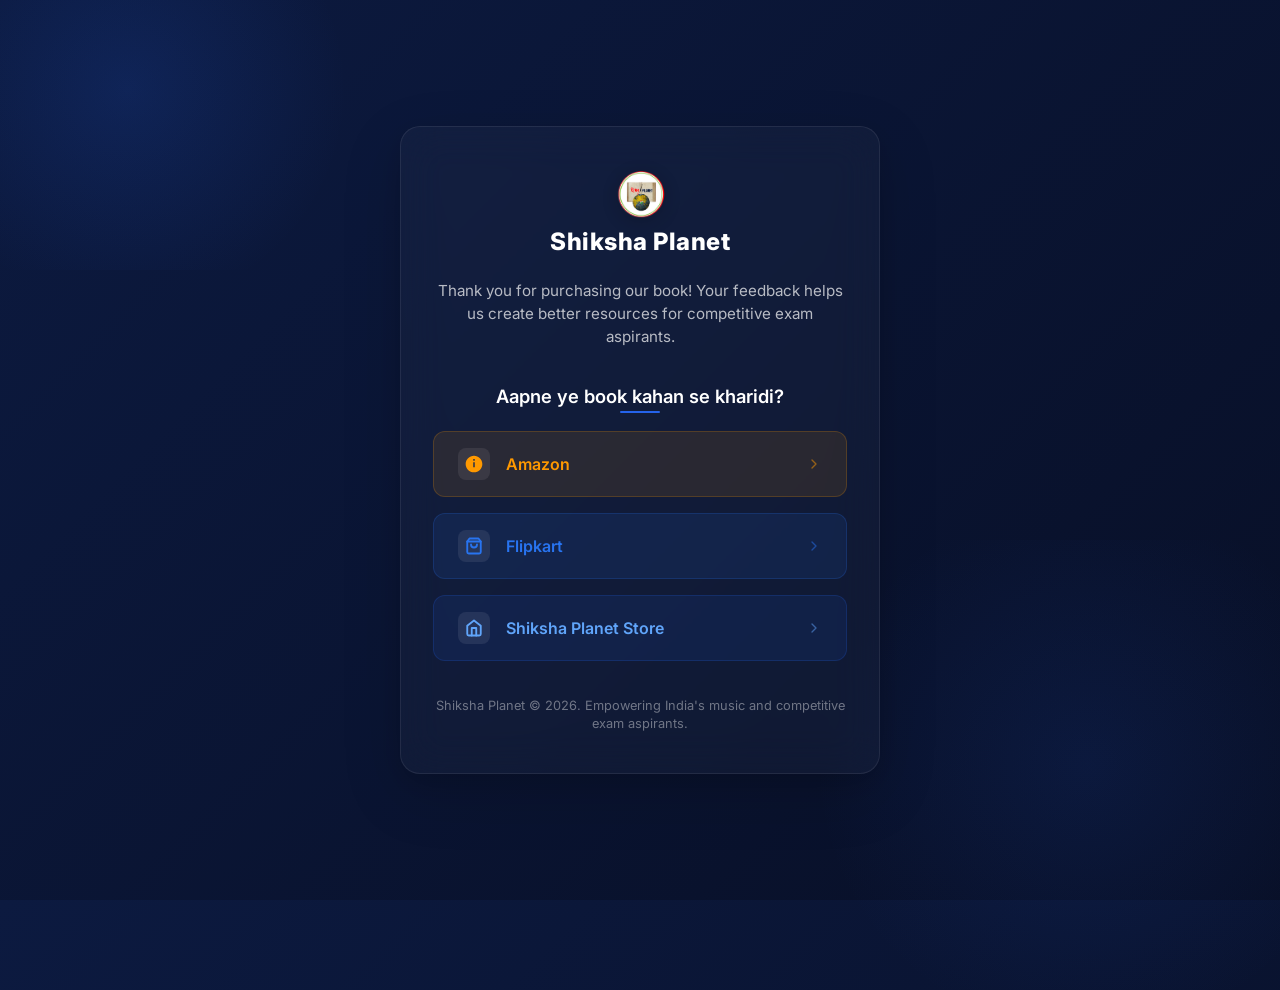
==== commit 8338d10d: "Add files via upload" ====
--- a/index.html
+++ b/index.html
@@ -1,907 +1,338 @@
-<!DOCTYPE html>
-<html lang="en">
-<head>
-  <meta charset="UTF-8" />
-  <meta name="viewport" content="width=device-width, initial-scale=1.0" />
-  <title>Shiksha Planet | Premium Competitive Exam Courses</title>
-  <meta name="description" content="Shiksha Planet — India's trusted platform for competitive exam preparation courses, practice series, and study materials." />
-  <meta property="og:title" content="Shiksha Planet" />
-  <meta property="og:description" content="Premium competitive exam preparation courses and study materials." />
-  <meta property="og:type" content="website" />
-  <meta name="keywords" content="BPSC TRE 4 Music Teacher, BPSC Music Teacher, Bihar STET Music, Bihar STET Music Teacher, DSSSB Music Teacher, KVS Music Teacher, NVS Music Teacher, EMRS Music Teacher, HTET Music Teacher, MP TET Music, UP TGT Music, UP PGT Music, Music Teacher Vacancy 2026, Music Teacher Exam, Sangeet Shikshak, Music Teacher Preparation, BPSC TRE 4 Vacancy, Bihar Teacher Vacancy, Music MCQ, Music Notes, Music Classes, Music Teacher Course, Shiksha Planet Music, shiksha planet, Music Teacher Online Classes, Music Teacher Preparation Batch, Sangeet Shikshak Batch, BPSC Music Teacher Course, Music Teacher Exam Preparation, Music Teacher Live Classes, Sangeet Shikshak Online Batch, up tgt pgt, htet music, dsssb music, nvs music, kvs music, emrs music, up tgt music, up pgt music, BPSC TRE 4 Music Class, Bihar Sangeet Shikshak Bharti" />
-  <link rel="canonical" href="https://store.shikshaplanet.in/" />
-  <link rel="preconnect" href="https://fonts.googleapis.com" />
-  <link rel="preconnect" href="https://fonts.gstatic.com" crossorigin />
-  <link href="https://fonts.googleapis.com/css2?family=Inter:wght@300;400;500;600;700;800;900&family=Playfair+Display:wght@600;700;800&display=swap" rel="stylesheet" />
-  <link rel="stylesheet" href="style.css?v=2" />
-</head>
-<body>
-
-  <!-- ============================================================
-       HEADER / NAVBAR
-  ============================================================ -->
-  <header class="navbar" id="navbar">
-    <div class="container nav-inner">
-      <a href="#hero" class="brand" aria-label="Shiksha Planet home">
-        <div class="brand-logo" style="width: 44px; height: 44px; border-radius: 50%; background: white; margin-right: 8px; flex-shrink: 0; display: flex; align-items: center; justify-content: center; overflow: hidden; box-shadow: 0 4px 10px rgba(0,0,0,0.2);">
-          <img src="images/logo.png" alt="Shiksha Planet Logo" style="width: 90%; height: 90%; object-fit: contain;" />
-        </div>
-        <div class="brand-text">
-          <span class="brand-main">Shiksha Planet</span>
-        </div>
-      </a>
-
-      <nav class="nav-links" id="navLinks" aria-label="Main navigation">
-        <a href="#hero" class="nav-link">Home</a>
-        <a href="#about" class="nav-link">About</a>
-        <a href="https://www.youtube.com/@sangeetplanet" target="_blank" rel="noopener noreferrer" class="nav-link">Youtube</a>
-        <a href="https://www.instagram.com/shikshaplanet.in" target="_blank" rel="noopener noreferrer" class="nav-link">Instagram</a>
-        <a href="https://store.shikshaplanet.in" target="_blank" rel="noopener noreferrer" class="nav-link">Our Courses</a>
-      </nav>
-
-      <a href="https://store.shikshaplanet.in/purchases?type=10" target="_blank" rel="noopener noreferrer"
-         class="btn btn-portal" id="visitPortalBtn" aria-label="My Purchased Batch – Shiksha Planet">
-        <svg class="btn-icon" viewBox="0 0 24 24" fill="none" stroke="currentColor" stroke-width="2" stroke-linecap="round" stroke-linejoin="round" aria-hidden="true">
-          <circle cx="12" cy="12" r="10"/>
-          <line x1="2" y1="12" x2="22" y2="12"/>
-          <path d="M12 2a15.3 15.3 0 0 1 4 10 15.3 15.3 0 0 1-4 10 15.3 15.3 0 0 1-4-10 15.3 15.3 0 0 1 4-10z"/>
-        </svg>
-        My Purchased Batch
-      </a>
-
-      <div class="mobile-nav-right" style="display: flex; align-items: center; gap: 12px;">
-        <a href="https://store.shikshaplanet.in/purchases?type=10" target="_blank" rel="noopener noreferrer" class="btn btn-primary mobile-header-btn">My Purchased Batch</a>
-        <button class="hamburger" id="hamburger" aria-label="Open menu" aria-expanded="false" aria-controls="navLinks">
-          <span></span><span></span><span></span>
-        </button>
-      </div>
-    </div>
-  </header>
-
-  <!-- Mobile Nav Overlay -->
-  <div class="mobile-nav-overlay" id="mobileNavOverlay">
-    <button class="mobile-nav-close" id="mobileNavClose" aria-label="Close menu">✕</button>
-    <nav class="mobile-nav-links" aria-label="Mobile navigation">
-      <a href="#hero" class="mobile-nav-link">Home</a>
-      <a href="#about" class="mobile-nav-link">About</a>
-      <a href="https://www.youtube.com/@sangeetplanet" target="_blank" rel="noopener noreferrer" class="mobile-nav-link">Youtube</a>
-      <a href="https://www.instagram.com/shikshaplanet.in" target="_blank" rel="noopener noreferrer" class="mobile-nav-link">Instagram</a>
-      <a href="https://store.shikshaplanet.in" target="_blank" rel="noopener noreferrer" class="mobile-nav-link">Our Courses</a>
-    </nav>
-    <a href="https://store.shikshaplanet.in/purchases?type=10" target="_blank" rel="noopener noreferrer" class="btn btn-portal mobile-portal-btn">
-      <svg class="btn-icon" viewBox="0 0 24 24" fill="none" stroke="currentColor" stroke-width="2" stroke-linecap="round" stroke-linejoin="round" aria-hidden="true">
-        <circle cx="12" cy="12" r="10"/>
-        <line x1="2" y1="12" x2="22" y2="12"/>
-        <path d="M12 2a15.3 15.3 0 0 1 4 10 15.3 15.3 0 0 1-4 10 15.3 15.3 0 0 1-4-10 15.3 15.3 0 0 1 4-10z"/>
-      </svg>
-      My Purchased Batch
-    </a>
-  </div>
-
-  <!-- ============================================================
-       HERO SECTION
-  ============================================================ -->
-  <section class="hero" id="hero">
-    <div class="hero-bg-shapes" aria-hidden="true">
-      <div class="shape shape-1"></div>
-      <div class="shape shape-2"></div>
-      <div class="shape shape-3"></div>
-      <div class="particles" id="particles"></div>
-    </div>
-    <div class="container hero-content">
-      <div class="hero-badge">
-        <span class="badge-dot"></span>
-        India's #1 Music Theory Platform
-      </div>
-      <h1 class="hero-headline">
-        Ace Every Music Exam with<br/>
-        <span class="hero-gradient-text">Shiksha Planet</span><br/>
-        Courses
-      </h1>
-      <p class="hero-desc">
-        Thousands of curated MCQs, topic-wise practice sets, and exam-ready study material — designed by experts, trusted by toppers across India.
-      </p>
-      <div class="hero-ctas">
-        <a href="https://store.shikshaplanet.in" target="_blank" rel="noopener noreferrer" class="btn btn-primary btn-large" id="heroPortalBtn">
-          Explore our Courses
-          <svg class="btn-icon-right" viewBox="0 0 24 24" fill="none" stroke="currentColor" stroke-width="2" stroke-linecap="round" stroke-linejoin="round" aria-hidden="true">
-            <path d="M18 13v6a2 2 0 0 1-2 2H5a2 2 0 0 1-2-2V8a2 2 0 0 1 2-2h6"/>
-            <polyline points="15 3 21 3 21 9"/>
-            <line x1="10" y1="14" x2="21" y2="3"/>
-          </svg>
-        </a>
-      </div>
-      <div class="hero-stats">
-        <div class="stat-item">
-          <span class="stat-num">51,000+</span>
-          <span class="stat-label">Students Served</span>
-        </div>
-        <div class="stat-divider" aria-hidden="true"></div>
-        <div class="stat-item">
-          <span class="stat-num">5+ Yrs</span>
-          <span class="stat-label">Excellence</span>
-        </div>
-      </div>
-      
-      <!-- Promotional Poster Banners -->
-      <div class="hero-banners-container" style="display: grid; grid-template-columns: repeat(auto-fit, minmax(300px, 1fr)); gap: 48px; margin-top: 64px; width: 100%; max-width: 1200px; margin-left: auto; margin-right: auto;">
-        
-        <!-- Banner 1: Mahapack -->
-        <div class="hero-banner-wrap" style="position: relative; transition: transform 0.3s ease;">
-          <div class="badge-new-batch" style="z-index: 10; padding: 4px 10px; font-size: 11px; top: -28px; right: 4px; border-width: 2px;">🔥 Mahapack Offer</div>
-          <a href="https://store.shikshaplanet.in/new-courses/52-sangeet-shikshak-mahapack" target="_blank" rel="noopener noreferrer" style="display: block; cursor: pointer; border-radius: 16px; overflow: hidden; box-shadow: 0 20px 40px rgba(0,0,0,0.15); border: 2px solid var(--white);">
-            <img src="images/mahapack_poster.png" alt="Sangeet Shikshak Mahapack Banner" style="width: 100%; height: auto; display: block; object-fit: cover;" onmouseover="this.parentElement.parentElement.style.transform='scale(1.02)'" onmouseout="this.parentElement.parentElement.style.transform='scale(1)'" />
-          </a>
-        </div>
-
-        <!-- Banner 2: BPSC TRE 4.0 -->
-        <div class="hero-banner-wrap" style="position: relative; transition: transform 0.3s ease;">
-          <div class="badge-new-batch" style="z-index: 10; padding: 4px 10px; font-size: 11px; top: -28px; right: 4px; border-width: 2px;">🔥 New Batch</div>
-          <a href="https://store.shikshaplanet.in/new-courses/49-bpsc-tre-4-music-new-batch" target="_blank" rel="noopener noreferrer" style="display: block; cursor: pointer; border-radius: 16px; overflow: hidden; box-shadow: 0 20px 40px rgba(0,0,0,0.15); border: 2px solid var(--white);">
-            <img src="images/course_banner.png" alt="BPSC TRE 4.0 TGT PGT Course Banner" style="width: 100%; height: auto; display: block; object-fit: cover;" onmouseover="this.parentElement.parentElement.style.transform='scale(1.02)'" onmouseout="this.parentElement.parentElement.style.transform='scale(1)'" />
-          </a>
-        </div>
-
-      </div>
-    </div>
-
-  </section>
-
-  <!-- ============================================================
-       TRUST STRIP
-  ============================================================ -->
-  <section class="trust-strip" aria-label="Trusted by exam aspirants">
-    <div class="container trust-inner">
-      <p class="trust-label">Trusted by aspirants preparing for</p>
-      <div class="trust-badges">
-        <span class="trust-badge">BPSC TRE</span>
-        <span class="trust-badge">KVS / NVS / EMRS</span>
-        <span class="trust-badge">DSSSB</span>
-        <span class="trust-badge">UP TGT / PGT</span>
-        <span class="trust-badge">CUET</span>
-        <span class="trust-badge">NET</span>
-        <span class="trust-badge">All Music Teacher Recruitment Exams</span>
-      </div>
-    </div>
-  </section>
-
-  <!-- ============================================================
-       OUR FEATURED COURSES (SEO OPTIMIZED)
-       ============================================================ -->
-  <section class="section courses-section" id="courses" aria-label="Our Courses">
-    <div class="container">
-      <div class="section-header">
-        <div class="section-tag">Premium Batches</div>
-        <h2 class="section-title">Join Our Live & Recorded Music Teacher Batches</h2>
-        <p class="section-subtitle">Syllabus-focused complete preparation with expert mentors to clear your exams in the first attempt.</p>
-      </div>
-
-      <div class="courses-grid">
-        <!-- Course 1: Mahapack -->
-        <a href="https://store.shikshaplanet.in/new-courses/52-sangeet-shikshak-mahapack" target="_blank" rel="noopener noreferrer" class="course-card popular-card" style="text-decoration: none; color: inherit; display: flex;">
-          <div class="popular-badge">Most Popular Batch</div>
-          <div class="course-card-header">
-            <h3>Sangeet Shikshak Mahapack</h3>
-            <p class="course-tagline">Complete Music Teacher Recruitment Exams Prep</p>
-          </div>
-          <div class="course-price-box">
-            <span class="original-price">₹5999</span>
-            <span class="current-price">₹2821</span>
-            <span class="price-suffix">Only</span>
-          </div>
-          <div class="validity-banner">
-             <span class="icon">⏳</span> <span><strong>2 Years Validity</strong> - All Future Batches FREE</span>
-          </div>
-          <div class="target-exams-box">
-            <h4>Target Exams Covered:</h4>
-            <div class="exams-tags">
-              <span>BPSC TRE 4 Music Teacher</span>
-              <span>BPSC Music Teacher</span>
-              <span>Bihar STET Music Teacher</span>
-              <span>DSSSB Music Teacher</span>
-              <span>KVS Music Teacher</span>
-              <span>NVS Music Teacher</span>
-              <span>EMRS Music Teacher</span>
-              <span>HTET Music Teacher</span>
-              <span>MP TET Music</span>
-              <span>UP TGT Music</span>
-              <span>UP PGT Music</span>
-              <span>Music Teacher Vacancy 2026</span>
-            </div>
-          </div>
-          <div class="course-features-list">
-            <h4>Course Features & Benefits:</h4>
-            <ul>
-              <li><strong>Music Teacher Preparation</strong> as per latest exam pattern</li>
-              <li>LIVE + Recorded Interactive <strong>Music Classes</strong></li>
-              <li>Complete <strong>Music Notes</strong> & PDF Study Material</li>
-              <li>Chapter-wise <strong>Music MCQ</strong> Practice & PYQs</li>
-              <li>FREE Online Test Series (Worth ₹521)</li>
-              <li>Best <strong>Music Teacher Course</strong> by Shiksha Planet</li>
-              <li>Dedicated Doubt Support Group</li>
-            </ul>
-          </div>
-          <div class="course-action">
-            <span class="btn btn-primary btn-full">Enroll In Mahapack Now</span>
-          </div>
-        </a>
-
-        <!-- Course 2: BPSC TRE 4.0 -->
-        <a href="https://store.shikshaplanet.in/new-courses/49-bpsc-tre-4-music-new-batch" target="_blank" rel="noopener noreferrer" class="course-card" style="text-decoration: none; color: inherit; display: flex;">
-          <div class="course-card-header">
-            <h3>BPSC TRE 4.0 Music Batch</h3>
-            <p class="course-tagline">Special Target Batch (TGT + PGT Music)</p>
-          </div>
-          <div class="course-price-box">
-            <span class="original-price">₹2999</span>
-            <span class="current-price">₹1421</span>
-            <span class="price-suffix">Only</span>
-          </div>
-          <div class="validity-banner date-banner">
-             <span class="icon">📅</span> <span><strong>New Batch Started:</strong> 9 June 2026</span>
-          </div>
-          <div class="target-exams-box">
-            <h4>Target Exams Covered:</h4>
-            <div class="exams-tags">
-              <span>BPSC TRE 4.0 TGT Music</span>
-              <span>BPSC TRE 4.0 PGT Music</span>
-              <span>BPSC TRE 4 Music Class</span>
-              <span>Bihar Sangeet Shikshak Bharti</span>
-            </div>
-          </div>
-          <div class="course-features-list">
-            <h4>Course Features & Benefits:</h4>
-            <ul>
-              <li>Syllabus ke Anusar Complete Coverage</li>
-              <li>LIVE + Recorded Classes Access</li>
-              <li>Downloadable PDF Notes & Study Materials</li>
-              <li>Chapter-wise MCQs & Practice Sheets</li>
-              <li>Full Test Series Included</li>
-            </ul>
-          </div>
-          <div class="course-action">
-            <span class="btn btn-primary btn-full">Enroll In BPSC TRE 4.0 Now</span>
-          </div>
-        </a>
-      </div>
-    </div>
-  </section>
-
-  <!-- ============================================================
-       TESTIMONIALS
-  ============================================================ -->
-  <section class="testimonials section" id="testimonials" aria-label="Student testimonials">
-    <div class="container">
-      <div class="section-header">
-        <div class="section-tag">Student Stories</div>
-        <h2 class="section-title">What Our Aspirants Say</h2>
-      </div>
-      <div class="testi-wrapper">
-        <div class="testi-grid" id="testiGrid">
-        <blockquote class="testi-card" id="testiRanjeet">
-          <div class="testi-stars" aria-label="5 stars">★★★★★</div>
-          <p><strong>"Content + Consistency = Selection! 🔥"</strong><br><br>"Sir ka jo Music ka batch tha, usne pura game badal diya. Exam hall mein ek bhi question nahi chuta. Bihar STET aur TRE dono ke liye isse behtar material pure internet par nahi hai."</p>
-          <footer>
-            <div class="testi-avatar" aria-hidden="true">R</div>
-            <div>
-              <strong>Ranjeet Kumar</strong>
-              <span>BPSC TRE 3.0 & Bihar STET, Patna</span>
-            </div>
-          </footer>
-        </blockquote>
-        
-        <blockquote class="testi-card" id="testiAnanya">
-          <div class="testi-stars" aria-label="5 stars">★★★★★</div>
-          <p><strong>"To-the-Point Aur Exam-Oriented"</strong><br><br>"KVS aur EMRS ka syllabus baki exams se thoda alag aur disciplined hota hai. Lekin yahan jo MCQs ki practice karwayi gayi aur jo short notes mile, unhone selection aasan kar diya. Idhar-udhar bhatakne ki zarurat hi nahi padi!"</p>
-          <footer>
-            <div class="testi-avatar" style="background:linear-gradient(135deg,#ec4899,#8b5cf6)" aria-hidden="true">A</div>
-            <div>
-              <strong>Ananya Sharma</strong>
-              <span>KVS, NVS & EMRS, Ranchi</span>
-            </div>
-          </footer>
-        </blockquote>
-
-        <blockquote class="testi-card" id="testiSadhana">
-          <div class="testi-stars" aria-label="5 stars">★★★★★</div>
-          <p><strong>"Deep Knowledge Aur Zabardast MCQs"</strong><br><br>"UP TGT/PGT ke liye jo deep theory aur purane papers ka analysis is course mein mila, wo lajawab hai. Kathin topics ko bhi itna saral bana diya ki saare doubts khatam ho gaye. Highly recommended!"</p>
-          <footer>
-            <div class="testi-avatar" style="background:linear-gradient(135deg,#10b981,#3b82f6)" aria-hidden="true">S</div>
-            <div>
-              <strong>Sadhana Mishra</strong>
-              <span>UP TGT / PGT, Prayagraj</span>
-            </div>
-          </footer>
-        </blockquote>
-
-        <blockquote class="testi-card" id="testiAnjali">
-          <div class="testi-stars" aria-label="5 stars">★★★★★</div>
-          <p><strong>"Best Course for Class 12th Students! 🎯"</strong><br><br>"Managing CUET UG preparation alongside board exams seemed very difficult, but this course made everything so simple. The music syllabus and domain topics were covered so well that all my basics became clear. I learned time management through the mock tests, and today I am in my dream university!"</p>
-          <footer>
-            <div class="testi-avatar" style="background:linear-gradient(135deg,#f59e0b,#ef4444)" aria-hidden="true">A</div>
-            <div>
-              <strong>Anjali Singh</strong>
-              <span>CUET UG Entrance, New Delhi</span>
-            </div>
-          </footer>
-        </blockquote>
-
-        <blockquote class="testi-card" id="testiVikas">
-          <div class="testi-stars" aria-label="5 stars">★★★★★</div>
-          <p><strong>"Perfect Content for Higher University Entrances!"</strong><br><br>"CUET PG level is quite deep and finding accurate guidance is very difficult. The focus on raga analysis, advanced theory, and detailed MCQs in this course was amazing. It was solely because of the mock tests and conceptual clarity of this batch that I got selected into a top university."</p>
-          <footer>
-            <div class="testi-avatar" style="background:linear-gradient(135deg,#6366f1,#8b5cf6)" aria-hidden="true">V</div>
-            <div>
-              <strong>Vikas Raj</strong>
-              <span>CUET PG Entrance, BHU Campus</span>
-            </div>
-          </footer>
-        </blockquote>
-
-        <blockquote class="testi-card" id="testiAmit">
-          <div class="testi-stars" aria-label="5 stars">★★★★★</div>
-          <p><strong>"कम समय में सटीक तैयारी और बेहतरीन टाइम मैनेजमेंट"</strong><br><br>"डीएसएसएसबी में टाइम MANAGEMENT सबसे बड़ा चैलेंज होता है। इस कोर्स में सिर्फ पढ़ाया नहीं जाता, बल्कि कम समय में सही उत्तर कैसे चुनना है, यह सिखाया जाता है। कंटेंट एकदम अपडेटेड और प्रामाणिक है।"</p>
-          <footer>
-            <div class="testi-avatar" style="background:linear-gradient(135deg,#14b8a6,#0ea5e9)" aria-hidden="true">अ</div>
-            <div>
-              <strong>अमित वर्मा</strong>
-              <span>DSSSB Delhi, दिल्ली</span>
-            </div>
-          </footer>
-        </blockquote>
-      </div>
-      
-      <div class="testi-scroll-action">
-        <button class="testi-scroll-btn" onclick="document.getElementById('testiGrid').scrollBy({ left: 350, behavior: 'smooth' })" aria-label="Scroll to view more">
-          View More <span>→</span>
-        </button>
-      </div>
-      </div>
-
-      <div class="testi-oneliners">
-        <div class="testi-oneliner">"संगीत शिक्षक भर्ती परीक्षा के लिए सबसे भरोसेमंद प्लेटफॉर्म!" — सुनीता</div>
-        <div class="testi-oneliner">"Jo Ma'am ne class mein padhaya, wahi seedhe exam mein aaya!" — Rahul</div>
-        <div class="testi-oneliner">"ज़बरदस्त प्रश्नोत्तरी और बेहतरीन गाइडेंस—लाइफ का बेस्ट फैसला।" — दीपक</div>
-      </div>
-    </div>
-  </section>
-
-  <!-- ============================================================
-       LATEST VIDEO
-  ============================================================ -->
-  <section class="latest-video section" id="video" aria-label="Our Latest Video">
-    <div class="container reveal">
-      <div class="section-header" style="max-width: 800px; margin: 0 auto; text-align: center; margin-bottom: 40px;">
-        <div class="section-tag" style="justify-content: center; margin-bottom: 12px;">Watch &amp; Learn</div>
-        <h2 class="section-title">Our Latest Video</h2>
-        <p style="color: var(--gray-500); font-size: 1.05rem;">Check out our newest content on YouTube. Subscribe for daily practice MCQs and exam updates!</p>
-      </div>
-      
-      <div class="video-container reveal" style="max-width: 860px; margin: 0 auto; border-radius: 16px; overflow: hidden; box-shadow: 0 20px 40px rgba(0,0,0,0.1); border: 1px solid var(--gray-200); background: #000;">
-        <div style="position: relative; padding-bottom: 56.25%; height: 0;">
-          <iframe 
-            src="https://www.youtube-nocookie.com/embed/hWtbzKx9obE" 
-            title="Our Latest Video" 
-            style="position: absolute; top: 0; left: 0; width: 100%; height: 100%; border: 0;" 
-            allow="accelerometer; autoplay; clipboard-write; encrypted-media; gyroscope; picture-in-picture; web-share" 
-            allowfullscreen>
-          </iframe>
-        </div>
-      </div>
-    </div>
-  </section>
-
-  <!-- ============================================================
-       ABOUT US
-  ============================================================ -->
-  <section class="about section" id="about">
-    <div class="container about-grid">
-      <div class="about-visual" aria-hidden="true">
-        <div class="about-card-stack">
-          <div class="about-center-icon">
-            <img src="images/logo.png" alt="Shiksha Planet Logo" style="width: 100%; height: 100%; object-fit: contain; mix-blend-mode: multiply;" />
-          </div>
-        </div>
-      </div>
-      <div class="about-text">
-        <div class="section-tag">About Us</div>
-        <h2 class="section-title">Empowering Aspirants<br/>Since 2021</h2>
-        <p class="about-desc">
-          <strong>Shiksha Planet</strong><br/>
-          2021 से शुरू हुआ यह सफर आज हजारों विद्यार्थियों की सफलता का आधार बन चुका है। सटीक मार्गदर्शन और बेहतरीन कंटेंट के जरिए हमने अनगिनत अभ्यर्थियों को उनके लक्ष्य तक पहुँचाने में मदद की है। आज ही हमारे परिवार का हिस्सा बनें!
-        </p>
-
-      </div>
-    </div>
-  </section>
-
-  <!-- ============================================================
-       WHY CHOOSE US
-  ============================================================ -->
-  <section class="features section" id="features" aria-label="Why choose Shiksha Planet">
-    <div class="container">
-      <div class="section-header">
-        <div class="section-tag">Why Choose Us</div>
-        <h2 class="section-title">Built for Exam Success</h2>
-      </div>
-      <div class="features-grid">
-        <div class="feature-card" id="featureQuality">
-          <div class="feature-icon-wrap" style="--fi-color:#3b82f6">
-            <svg viewBox="0 0 24 24" fill="none" stroke="currentColor" stroke-width="2" stroke-linecap="round" stroke-linejoin="round" aria-hidden="true">
-              <path d="M2 3h6a4 4 0 0 1 4 4v14a3 3 0 0 0-3-3H2z"/>
-              <path d="M22 3h-6a4 4 0 0 0-4 4v14a3 3 0 0 1 3-3h7z"/>
-            </svg>
-          </div>
-          <h3>Quality Content</h3>
-          <p>Every MCQ is verified by subject experts and aligned with current exam syllabi.</p>
-        </div>
-        <div class="feature-card" id="featureAffordable">
-          <div class="feature-icon-wrap" style="--fi-color:#10b981">
-            <svg viewBox="0 0 24 24" fill="none" stroke="currentColor" stroke-width="2" stroke-linecap="round" stroke-linejoin="round" aria-hidden="true">
-              <line x1="12" y1="1" x2="12" y2="23"/><path d="M17 5H9.5a3.5 3.5 0 0 0 0 7h5a3.5 3.5 0 0 1 0 7H6"/>
-            </svg>
-          </div>
-          <h3>Affordable Pricing</h3>
-          <p>Premium study materials at prices that every aspiring student can afford.</p>
-        </div>
-        <div class="feature-card" id="featureUpdated">
-          <div class="feature-icon-wrap" style="--fi-color:#f59e0b">
-            <svg viewBox="0 0 24 24" fill="none" stroke="currentColor" stroke-width="2" stroke-linecap="round" stroke-linejoin="round" aria-hidden="true">
-              <polyline points="23 4 23 10 17 10"/>
-              <path d="M20.49 15a9 9 0 1 1-2.12-9.36L23 10"/>
-            </svg>
-          </div>
-          <h3>Regularly Updated</h3>
-          <p>Content is refreshed every exam cycle to reflect the latest trends and patterns.</p>
-        </div>
-        <div class="feature-card" id="featureComprehensive">
-          <div class="feature-icon-wrap" style="--fi-color:#8b5cf6">
-            <svg viewBox="0 0 24 24" fill="none" stroke="currentColor" stroke-width="2" stroke-linecap="round" stroke-linejoin="round" aria-hidden="true">
-              <circle cx="12" cy="12" r="10"/><line x1="12" y1="8" x2="12" y2="12"/><line x1="12" y1="16" x2="12.01" y2="16"/>
-            </svg>
-          </div>
-          <h3>Comprehensive Coverage</h3>
-          <p>From niche subjects like Music to mainstream GK — we cover it all in one place.</p>
-        </div>
-        <div class="feature-card" id="featureCommunity">
-          <div class="feature-icon-wrap" style="--fi-color:#ef4444">
-            <svg viewBox="0 0 24 24" fill="none" stroke="currentColor" stroke-width="2" stroke-linecap="round" stroke-linejoin="round" aria-hidden="true">
-              <path d="M17 21v-2a4 4 0 0 0-4-4H5a4 4 0 0 0-4 4v2"/>
-              <circle cx="9" cy="7" r="4"/>
-              <path d="M23 21v-2a4 4 0 0 0-3-3.87"/>
-              <path d="M16 3.13a4 4 0 0 1 0 7.75"/>
-            </svg>
-          </div>
-          <h3>Active Community</h3>
-          <p>Join thousands of aspirants on our YouTube and Instagram for free resources daily.</p>
-        </div>
-        <div class="feature-card" id="featureSupport">
-          <div class="feature-icon-wrap" style="--fi-color:#06b6d4">
-            <svg viewBox="0 0 24 24" fill="none" stroke="currentColor" stroke-width="2" stroke-linecap="round" stroke-linejoin="round" aria-hidden="true">
-              <path d="M22 16.92v3a2 2 0 0 1-2.18 2 19.79 19.79 0 0 1-8.63-3.07A19.5 19.5 0 0 1 4.69 12 19.79 19.79 0 0 1 1.61 3.38 2 2 0 0 1 3.61 1.22h3a2 2 0 0 1 2 1.72 12.84 12.84 0 0 0 .7 2.81 2 2 0 0 1-.45 2.11L7.91 8.85A16 16 0 0 0 14 14.92l.95-.96a2 2 0 0 1 2.11-.45 12.84 12.84 0 0 0 2.81.7A2 2 0 0 1 21.91 16.92z"/>
-            </svg>
-          </div>
-          <h3>WhatsApp Support</h3>
-          <p>Get instant answers to your queries directly on WhatsApp — we're always there.</p>
-        </div>
-      </div>
-    </div>
-  </section>
-
-
-
-  <!-- ============================================================
-       SOCIAL CONNECT / COMMUNITY
-  ============================================================ -->
-  <section class="community section" id="community">
-    <div class="community-bg" aria-hidden="true">
-      <div class="community-blob cb-1"></div>
-      <div class="community-blob cb-2"></div>
-    </div>
-    <div class="container">
-      <div class="section-header">
-        <div class="section-tag section-tag--light">Our Community</div>
-        <h2 class="section-title section-title--light">Connect &amp; Learn Together</h2>
-        <p class="section-subtitle section-subtitle--light">Free resources, live sessions, and daily practice content — join our growing family</p>
-      </div>
-      <div class="social-cards">
-
-        <!-- YouTube Card -->
-        <a href="https://www.youtube.com/@sangeetplanet" target="_blank" rel="noopener noreferrer"
-           class="social-card social-card--yt" id="youtubeCard" aria-label="Subscribe on YouTube – Sangeet Planet">
-          <div class="social-card-glow"></div>
-          <div class="social-icon-wrap social-icon-wrap--yt">
-            <!-- YouTube SVG -->
-            <svg viewBox="0 0 48 48" fill="none" xmlns="http://www.w3.org/2000/svg" class="social-svg" aria-hidden="true">
-              <rect width="48" height="48" rx="12" fill="#FF0000"/>
-              <path d="M38.4 18.4a4 4 0 0 0-2.8-2.8C33.2 15 24 15 24 15s-9.2 0-11.6.6a4 4 0 0 0-2.8 2.8C9 20.8 9 24 9 24s0 3.2.6 5.6a4 4 0 0 0 2.8 2.8c2.4.6 11.6.6 11.6.6s9.2 0 11.6-.6a4 4 0 0 0 2.8-2.8c.6-2.4.6-5.6.6-5.6s0-3.2-.6-5.6z" fill="#fff"/>
-              <polygon points="21,28 28.5,24 21,20" fill="#FF0000"/>
-            </svg>
-          </div>
-          <div class="social-card-text">
-            <span class="social-action">Subscribe on YouTube</span>
-            <span class="social-handle">@sangeetplanet</span>
-            <span class="social-cta-arrow">→</span>
-          </div>
-          <div class="social-card-stat">
-            <span class="stat-icon">▶</span>
-            <span>Music & Exam Videos Daily</span>
-          </div>
-        </a>
-
-        <!-- Instagram Card -->
-        <a href="https://www.instagram.com/shikshaplanet.in" target="_blank" rel="noopener noreferrer"
-           class="social-card social-card--ig" id="instagramCard" aria-label="Follow us on Instagram – Shiksha Planet">
-          <div class="social-card-glow social-card-glow--ig"></div>
-          <div class="social-icon-wrap social-icon-wrap--ig">
-            <!-- Instagram SVG -->
-            <svg viewBox="0 0 48 48" fill="none" xmlns="http://www.w3.org/2000/svg" class="social-svg" aria-hidden="true">
-              <rect width="48" height="48" rx="12" fill="url(#igGrad)"/>
-              <rect x="13" y="13" width="22" height="22" rx="6" stroke="#fff" stroke-width="2.2"/>
-              <circle cx="24" cy="24" r="6" stroke="#fff" stroke-width="2.2"/>
-              <circle cx="31.5" cy="16.5" r="1.5" fill="#fff"/>
-              <defs>
-                <linearGradient id="igGrad" x1="0" y1="48" x2="48" y2="0">
-                  <stop stop-color="#f58529"/>
-                  <stop offset="0.5" stop-color="#dd2a7b"/>
-                  <stop offset="1" stop-color="#8134af"/>
-                </linearGradient>
-              </defs>
-            </svg>
-          </div>
-          <div class="social-card-text">
-            <span class="social-action">Follow us on Instagram</span>
-            <span class="social-handle">@shikshaplanet.in</span>
-            <span class="social-cta-arrow">→</span>
-          </div>
-          <div class="social-card-stat">
-            <span class="stat-icon">♥</span>
-            <span>Daily Tips & Study Reels</span>
-          </div>
-        </a>
-
-        <!-- Website Card -->
-        <a href="https://store.shikshaplanet.in/purchases?type=10" target="_blank" rel="noopener noreferrer"
-           class="social-card social-card--web" id="websiteCard" aria-label="My Purchased Batch">
-          <div class="social-card-glow social-card-glow--web"></div>
-          <div class="social-icon-wrap social-icon-wrap--web">
-            <svg viewBox="0 0 48 48" fill="none" xmlns="http://www.w3.org/2000/svg" class="social-svg" aria-hidden="true">
-              <rect width="48" height="48" rx="12" fill="url(#webGrad)"/>
-              <circle cx="24" cy="24" r="11" stroke="#fff" stroke-width="2"/>
-              <line x1="13" y1="24" x2="35" y2="24" stroke="#fff" stroke-width="2"/>
-              <path d="M24 13c-3 3-4.5 7-4.5 11s1.5 8 4.5 11" stroke="#fff" stroke-width="2"/>
-              <path d="M24 13c3 3 4.5 7 4.5 11s-1.5 8-4.5 11" stroke="#fff" stroke-width="2"/>
-              <defs>
-                <linearGradient id="webGrad" x1="0" y1="0" x2="48" y2="48">
-                  <stop stop-color="#1e3a8a"/>
-                  <stop offset="1" stop-color="#3b82f6"/>
-                </linearGradient>
-              </defs>
-            </svg>
-          </div>
-          <div class="social-card-text">
-            <span class="social-action">My Purchased Batch</span>
-            <span class="social-handle">shikshaplanet.in</span>
-            <span class="social-cta-arrow">→</span>
-          </div>
-          <div class="social-card-stat">
-            <span class="stat-icon">🌐</span>
-            <span>View your active courses</span>
-          </div>
-        </a>
-
-      </div>
-    </div>
-  </section>
-
-
-  <!-- ============================================================
-       CONTACT & SUPPORT
-  ============================================================ -->
-  <section class="contact section" id="contact">
-    <div class="container contact-grid">
-
-      <!-- Enquiry Form -->
-      <div class="contact-form-wrap" id="contactFormSection">
-        <div class="section-tag">Get in Touch</div>
-        <h2 class="section-title">Send Us Your Query</h2>
-        <p class="contact-subtitle">Fill the form below and we'll get back to you within 24 hours, or reach us directly on WhatsApp for instant support.</p>
-        <form class="enquiry-form" id="enquiryForm" novalidate>
-          <div class="form-row">
-            <div class="form-group">
-              <label for="formName">Full Name</label>
-              <input type="text" id="formName" name="name" placeholder="Your full name" required autocomplete="name" />
-            </div>
-            <div class="form-group">
-              <label for="formPhone">Phone Number</label>
-              <input type="tel" id="formPhone" name="phone" placeholder="+91 XXXXX XXXXX" autocomplete="tel" />
-            </div>
-          </div>
-          <div class="form-group">
-            <label for="formEmail">Email Address</label>
-            <input type="email" id="formEmail" name="email" placeholder="your@email.com" required autocomplete="email" />
-          </div>
-          <div class="form-group">
-            <label for="formSubject">Subject / Book Interested In</label>
-            <select id="formSubject" name="subject">
-              <option value="" disabled selected>Select a topic…</option>
-              <option value="music">MUSIC MCQs Masterbook</option>
-              <option value="history">History MCQs Masterbook</option>
-              <option value="gk">GK & Current Affairs Masterbook</option>
-              <option value="hindi">Hindi Literature MCQs Masterbook</option>
-              <option value="other">Other / General Query</option>
-            </select>
-          </div>
-          <div class="form-group">
-            <label for="formMessage">Your Message</label>
-            <textarea id="formMessage" name="message" rows="4" placeholder="Tell us how we can help you…" required></textarea>
-          </div>
-          <button type="submit" class="btn btn-primary btn-large form-submit" id="formSubmitBtn">
-            Send Enquiry
-            <svg class="btn-icon-right" viewBox="0 0 24 24" fill="none" stroke="currentColor" stroke-width="2" stroke-linecap="round" stroke-linejoin="round" aria-hidden="true">
-              <line x1="22" y1="2" x2="11" y2="13"/>
-              <polygon points="22 2 15 22 11 13 2 9 22 2"/>
-            </svg>
-          </button>
-          <div class="form-success" id="formSuccess" role="alert" aria-live="polite" hidden>
-            ✅ Thank you! We'll be in touch soon.
-          </div>
-        </form>
-      </div>
-
-      <!-- Contact Sidebar -->
-      <div class="contact-sidebar" id="contactSidebar">
-        <!-- WhatsApp CTA -->
-        <a href="https://wa.me/919005102878?text=Hello%20Shiksha%20Planet,%20I%20have%20a%20query"
-           target="_blank" rel="noopener noreferrer"
-           class="whatsapp-cta" id="whatsappCtaBtn" aria-label="Chat on WhatsApp – For Any Query">
-          <div class="wa-icon-wrap" aria-hidden="true">
-            <!-- WhatsApp SVG -->
-            <svg viewBox="0 0 48 48" fill="none" xmlns="http://www.w3.org/2000/svg" class="wa-svg">
-              <circle cx="24" cy="24" r="24" fill="#25D366"/>
-              <path d="M24 10.4C16.5 10.4 10.4 16.5 10.4 24c0 2.4.6 4.7 1.8 6.7L10 38l7.5-2.2c1.9 1.1 4.1 1.7 6.5 1.7 7.5 0 13.6-6.1 13.6-13.6S31.5 10.4 24 10.4zm7.5 18.9c-.3.9-1.8 1.7-2.5 1.8-.7.1-1.4.3-4.3-.9-3.6-1.5-5.9-5.1-6.1-5.3-.2-.3-1.6-2.1-1.6-4.1s1-3 1.4-3.4c.4-.4.8-.5 1-.5h.8c.3 0 .6.1.9.7l1.2 3c.1.3.1.6-.1.8l-.6.9c-.2.2-.4.5-.2.9.3.4 1.1 1.6 2.4 2.7 1.6 1.4 3 1.9 3.5 2.1.4.2.7.1 1-.2l.9-1c.3-.4.6-.3 1-.1l3 1.4c.4.2.7.3.7.6.1.4-.1 1.6-.4 2.6z" fill="#fff"/>
-            </svg>
-          </div>
-          <div class="wa-cta-text">
-            <span class="wa-label">For Any Query</span>
-            <strong class="wa-action">WhatsApp Us</strong>
-            <span class="wa-number">+91 90051 02878</span>
-          </div>
-          <svg class="wa-arrow" viewBox="0 0 24 24" fill="none" stroke="currentColor" stroke-width="2" stroke-linecap="round" stroke-linejoin="round" aria-hidden="true">
-            <path d="M5 12h14M12 5l7 7-7 7"/>
-          </svg>
-        </a>
-
-        <!-- Contact Info -->
-        <div class="contact-info-cards">
-          <div class="info-card" id="infoCardEmail">
-            <div class="info-icon">
-              <svg viewBox="0 0 24 24" fill="none" stroke="currentColor" stroke-width="2" stroke-linecap="round" stroke-linejoin="round" aria-hidden="true">
-                <path d="M4 4h16c1.1 0 2 .9 2 2v12c0 1.1-.9 2-2 2H4c-1.1 0-2-.9-2-2V6c0-1.1.9-2 2-2z"/>
-                <polyline points="22,6 12,13 2,6"/>
-              </svg>
-            </div>
-            <div>
-              <strong>Email Us</strong>
-              <span>contact@shikshaplanet.in</span>
-            </div>
-          </div>
-          <div class="info-card" id="infoCardPortal">
-            <div class="info-icon">
-              <svg viewBox="0 0 24 24" fill="none" stroke="currentColor" stroke-width="2" stroke-linecap="round" stroke-linejoin="round" aria-hidden="true">
-                <circle cx="12" cy="12" r="10"/>
-                <line x1="2" y1="12" x2="22" y2="12"/>
-                <path d="M12 2a15.3 15.3 0 0 1 4 10 15.3 15.3 0 0 1-4 10 15.3 15.3 0 0 1-4-10 15.3 15.3 0 0 1 4-10z"/>
-              </svg>
-            </div>
-            <div>
-              <strong>Our Portal</strong>
-              <a href="https://store.shikshaplanet.in" target="_blank" rel="noopener noreferrer">shikshaplanet.in</a>
-            </div>
-          </div>
-          <div class="info-card" id="infoCardYoutube">
-            <div class="info-icon info-icon--yt">
-              <svg viewBox="0 0 24 24" fill="currentColor" aria-hidden="true">
-                <path d="M19.59 6.69a4.83 4.83 0 0 0-3.77-3.37C14.19 3 12 3 12 3s-2.19 0-3.82.32A4.83 4.83 0 0 0 4.41 6.69 50.77 50.77 0 0 0 4 12a50.77 50.77 0 0 0 .41 5.31 4.83 4.83 0 0 0 3.77 3.37C9.81 21 12 21 12 21s2.19 0 3.82-.32a4.83 4.83 0 0 0 3.77-3.37A50.77 50.77 0 0 0 20 12a50.77 50.77 0 0 0-.41-5.31zM10 15V9l5 3-5 3z"/>
-              </svg>
-            </div>
-            <div>
-              <strong>YouTube</strong>
-              <a href="https://www.youtube.com/@sangeetplanet" target="_blank" rel="noopener noreferrer">@sangeetplanet</a>
-            </div>
-          </div>
-          <div class="info-card" id="infoCardInstagram">
-            <div class="info-icon info-icon--ig">
-              <svg viewBox="0 0 24 24" fill="none" stroke="currentColor" stroke-width="2" stroke-linecap="round" stroke-linejoin="round" aria-hidden="true">
-                <rect x="2" y="2" width="20" height="20" rx="5" ry="5"/>
-                <path d="M16 11.37A4 4 0 1 1 12.63 8 4 4 0 0 1 16 11.37z"/>
-                <line x1="17.5" y1="6.5" x2="17.51" y2="6.5"/>
-              </svg>
-            </div>
-            <div>
-              <strong>Instagram</strong>
-              <a href="https://www.instagram.com/shikshaplanet.in" target="_blank" rel="noopener noreferrer">@shikshaplanet.in</a>
-            </div>
-          </div>
-        </div>
-      </div>
-
-    </div>
-  </section>
-
-  <!-- ============================================================
-       FOOTER
-  ============================================================ -->
-  <footer class="footer" id="footer">
-    <div class="footer-top">
-      <div class="container footer-top-inner">
-        <div class="footer-brand">
-          <div class="brand">
-            <div class="brand-logo">
-              <svg viewBox="0 0 40 40" fill="none" xmlns="http://www.w3.org/2000/svg" aria-hidden="true">
-                <rect width="40" height="40" rx="10" fill="url(#logoGrad2)"/>
-                <text x="20" y="27" text-anchor="middle" font-family="Inter,sans-serif" font-weight="900" font-size="16" fill="#fff">AV</text>
-                <defs>
-                  <linearGradient id="logoGrad2" x1="0" y1="0" x2="40" y2="40">
-                    <stop stop-color="#1e3a8a"/><stop offset="1" stop-color="#3b82f6"/>
-                  </linearGradient>
-                </defs>
-              </svg>
-            </div>
-            <div class="brand-text">
-              <span class="brand-main">Shiksha Planet</span>
-            </div>
-          </div>
-          <p class="footer-tagline">Empowering India's competitive exam aspirants with premium content and practice-driven study materials.</p>
-          <div class="footer-social-icons">
-            <a href="https://store.shikshaplanet.in" target="_blank" rel="noopener noreferrer" class="footer-icon-btn footer-icon-web" id="footerWebBtn" aria-label="Visit Shiksha Planet website">
-              <svg viewBox="0 0 24 24" fill="none" stroke="currentColor" stroke-width="2" stroke-linecap="round" stroke-linejoin="round" aria-hidden="true">
-                <circle cx="12" cy="12" r="10"/><line x1="2" y1="12" x2="22" y2="12"/>
-                <path d="M12 2a15.3 15.3 0 0 1 4 10 15.3 15.3 0 0 1-4 10 15.3 15.3 0 0 1-4-10 15.3 15.3 0 0 1 4-10z"/>
-              </svg>
-            </a>
-            <a href="https://www.youtube.com/@sangeetplanet" target="_blank" rel="noopener noreferrer" class="footer-icon-btn footer-icon-yt" id="footerYtBtn" aria-label="Subscribe on YouTube">
-              <svg viewBox="0 0 24 24" fill="currentColor" aria-hidden="true">
-                <path d="M19.59 6.69a4.83 4.83 0 0 0-3.77-3.37C14.19 3 12 3 12 3s-2.19 0-3.82.32A4.83 4.83 0 0 0 4.41 6.69 50.77 50.77 0 0 0 4 12a50.77 50.77 0 0 0 .41 5.31 4.83 4.83 0 0 0 3.77 3.37C9.81 21 12 21 12 21s2.19 0 3.82-.32a4.83 4.83 0 0 0 3.77-3.37A50.77 50.77 0 0 0 20 12a50.77 50.77 0 0 0-.41-5.31zM10 15V9l5 3-5 3z"/>
-              </svg>
-            </a>
-            <a href="https://www.instagram.com/shikshaplanet.in" target="_blank" rel="noopener noreferrer" class="footer-icon-btn footer-icon-ig" id="footerIgBtn" aria-label="Follow on Instagram">
-              <svg viewBox="0 0 24 24" fill="none" stroke="currentColor" stroke-width="2" stroke-linecap="round" stroke-linejoin="round" aria-hidden="true">
-                <rect x="2" y="2" width="20" height="20" rx="5" ry="5"/>
-                <path d="M16 11.37A4 4 0 1 1 12.63 8 4 4 0 0 1 16 11.37z"/>
-                <line x1="17.5" y1="6.5" x2="17.51" y2="6.5"/>
-              </svg>
-            </a>
-            <a href="https://wa.me/919005102878?text=Hello%20Shiksha%20Planet,%20I%20have%20a%20query" target="_blank" rel="noopener noreferrer" class="footer-icon-btn footer-icon-wa" id="footerWaBtn" aria-label="WhatsApp us">
-              <svg viewBox="0 0 24 24" fill="currentColor" aria-hidden="true">
-                <path d="M12 2C6.48 2 2 6.48 2 12c0 1.85.5 3.58 1.36 5.07L2 22l5.1-1.34A9.93 9.93 0 0 0 12 22c5.52 0 10-4.48 10-10S17.52 2 12 2zm5.14 13.89c-.22.62-1.3 1.2-1.78 1.27-.48.07-.95.22-3.11-.65-2.6-1.04-4.25-3.65-4.38-3.82-.13-.17-1.12-1.5-1.12-2.86 0-1.37.71-2.04.96-2.32.25-.28.55-.34.73-.34h.56c.18 0 .44.07.67.51l.87 2.07c.15.35.08.75-.09 1.02l-.45.62c-.15.2-.32.42-.14.7.19.27.84 1.3 1.79 2.03 1.24 1.03 2.29 1.35 2.61 1.5.32.15.51.13.7-.08l.63-.72c.22-.25.44-.18.74-.07l2.17 1.02c.27.13.44.21.44.44 0 .3-.13 1.12-.37 1.68z"/>
-              </svg>
-            </a>
-          </div>
-        </div>
-
-        <div class="footer-links-group">
-          <h4 class="footer-group-title">Quick Links</h4>
-          <ul>
-            <li><a href="#about">About Us</a></li>
-            <li><a href="#community">Community</a></li>
-            <li><a href="#contact">Contact</a></li>
-            <li><a href="https://store.shikshaplanet.in" target="_blank" rel="noopener noreferrer">Main Portal</a></li>
-            <li><a href="./rate-us">Rate Our Books</a></li>
-          </ul>
-        </div>
-
-        <div class="footer-links-group">
-          <h4 class="footer-group-title">Connect With Us</h4>
-          <ul>
-            <li><a href="https://www.youtube.com/@sangeetplanet" target="_blank" rel="noopener noreferrer">YouTube – @sangeetplanet</a></li>
-            <li><a href="https://www.instagram.com/shikshaplanet.in" target="_blank" rel="noopener noreferrer">Instagram – @shikshaplanet.in</a></li>
-            <li><a href="https://wa.me/919005102878?text=Hello%20Shiksha%20Planet,%20I%20have%20a%20query" target="_blank" rel="noopener noreferrer">WhatsApp – +91 90051 02878</a></li>
-            <li><a href="https://store.shikshaplanet.in" target="_blank" rel="noopener noreferrer">shikshaplanet.in</a></li>
-          </ul>
-        </div>
-      </div>
-    </div>
-    <div class="footer-bottom">
-      <div class="container footer-bottom-inner">
-        <p>© <span id="footerYear"></span> Shiksha Planet. All Rights Reserved.</p>
-        <p class="footer-bottom-links">
-          <a href="https://store.shikshaplanet.in" target="_blank" rel="noopener noreferrer">Privacy Policy</a>
-          <span aria-hidden="true">·</span>
-          <a href="https://store.shikshaplanet.in" target="_blank" rel="noopener noreferrer">Terms of Use</a>
-        </p>
-      </div>
-    </div>
-  </footer>
-
-  <!-- ============================================================
-       FLOATING WHATSAPP WIDGET
-  ============================================================ -->
-  <a href="https://wa.me/919005102878?text=Hello%20Shiksha%20Planet,%20I%20have%20a%20query"
-     target="_blank" rel="noopener noreferrer"
-     class="float-wa" id="floatingWaBtn" aria-label="WhatsApp us for instant support">
-    <div class="float-wa-tooltip">Chat with us!</div>
-    <div class="float-wa-pulse" aria-hidden="true"></div>
-    <svg viewBox="0 0 48 48" fill="none" xmlns="http://www.w3.org/2000/svg" class="float-wa-svg" aria-hidden="true">
-      <circle cx="24" cy="24" r="24" fill="#25D366"/>
-      <path d="M24 10.4C16.5 10.4 10.4 16.5 10.4 24c0 2.4.6 4.7 1.8 6.7L10 38l7.5-2.2c1.9 1.1 4.1 1.7 6.5 1.7 7.5 0 13.6-6.1 13.6-13.6S31.5 10.4 24 10.4zm7.5 18.9c-.3.9-1.8 1.7-2.5 1.8-.7.1-1.4.3-4.3-.9-3.6-1.5-5.9-5.1-6.1-5.3-.2-.3-1.6-2.1-1.6-4.1s1-3 1.4-3.4c.4-.4.8-.5 1-.5h.8c.3 0 .6.1.9.7l1.2 3c.1.3.1.6-.1.8l-.6.9c-.2.2-.4.5-.2.9.3.4 1.1 1.6 2.4 2.7 1.6 1.4 3 1.9 3.5 2.1.4.2.7.1 1-.2l.9-1c.3-.4.6-.3 1-.1l3 1.4c.4.2.7.3.7.6.1.4-.1 1.6-.4 2.6z" fill="#fff"/>
-    </svg>
-  </a>
-
-  <!-- Scroll-to-top -->
-  <button class="scroll-top" id="scrollTop" aria-label="Scroll to top">
-    <svg viewBox="0 0 24 24" fill="none" stroke="currentColor" stroke-width="2.5" stroke-linecap="round" stroke-linejoin="round" aria-hidden="true">
-      <polyline points="18 15 12 9 6 15"/>
-    </svg>
-  </button>
-
-  <!-- Mobile Bottom Navigation Bar -->
-  <nav class="mobile-bottom-nav" id="mobileBottomNav" aria-label="Mobile bottom navigation">
-    <a href="#products" class="bottom-nav-item" id="bnBooks">
-      <svg viewBox="0 0 24 24" fill="none" stroke="currentColor" stroke-width="2" stroke-linecap="round" stroke-linejoin="round"><path d="M4 19.5A2.5 2.5 0 0 1 6.5 17H20"/><path d="M6.5 2H20v20H6.5A2.5 2.5 0 0 1 4 19.5v-15A2.5 2.5 0 0 1 6.5 2z"/></svg>
-      <span>Books</span>
-    </a>
-    <a href="https://www.youtube.com/@sangeetplanet" target="_blank" rel="noopener noreferrer" class="bottom-nav-item" id="bnYoutube">
-      <svg viewBox="0 0 24 24" fill="none" stroke="currentColor" stroke-width="2" stroke-linecap="round" stroke-linejoin="round"><path d="M22.54 6.42a2.78 2.78 0 0 0-1.95-1.96C18.88 4 12 4 12 4s-6.88 0-8.59.46A2.78 2.78 0 0 0 1.46 6.42 29 29 0 0 0 1 12a29 29 0 0 0 .46 5.58A2.78 2.78 0 0 0 3.41 19.6C5.12 20 12 20 12 20s6.88 0 8.59-.46a2.78 2.78 0 0 0 1.95-1.95A29 29 0 0 0 23 12a29 29 0 0 0-.46-5.58z"/><polygon points="9.75 15.02 15.5 12 9.75 8.98 9.75 15.02" fill="currentColor" stroke="none"/></svg>
-      <span>YouTube</span>
-    </a>
-    <!-- Download App Tab -->
-    <button class="bottom-nav-item" id="bnDownload" onclick="document.getElementById('downloadPopup').classList.add('active')">
-      <svg viewBox="0 0 24 24" fill="none" stroke="currentColor" stroke-width="2" stroke-linecap="round" stroke-linejoin="round"><rect x="5" y="2" width="14" height="20" rx="2" ry="2"/><line x1="12" y1="18" x2="12" y2="18" stroke-width="3"/><path d="M12 6v6m0 0l-3-3m3 3l3-3"/></svg>
-      <span>Download App</span>
-    </button>
-    <a href="https://store.shikshaplanet.in" target="_blank" rel="noopener noreferrer" class="bottom-nav-item" id="bnCourses">
-      <svg viewBox="0 0 24 24" fill="none" stroke="currentColor" stroke-width="2" stroke-linecap="round" stroke-linejoin="round"><path d="M22 10v6M2 10l10-5 10 5-10 5z"/><path d="M6 12v5c3 3 9 3 12 0v-5"/></svg>
-      <span>Courses</span>
-    </a>
-  </nav>
-
-  <!-- Download App Popup -->
-  <div class="download-popup-overlay" id="downloadPopup" onclick="if(event.target===this)this.classList.remove('active')">
-    <div class="download-popup-box">
-      <button class="download-popup-close" onclick="document.getElementById('downloadPopup').classList.remove('active')" aria-label="Close">✕</button>
-      <h3 class="download-popup-title">📲 Download App</h3>
-      <div class="download-options">
-        <a href="https://play.google.com/store/apps/details?id=co.diy17.knroa" id="dlGooglePlay" target="_blank" rel="noopener noreferrer" class="download-btn download-btn--play">
-          <svg viewBox="0 0 24 24" width="28" height="28" fill="currentColor"><path d="M3.18 23.76c.3.17.64.24.99.19l11.53-11.53L12.23 9l-9.05 14.76zM20.7 10.56l-2.6-1.5-3.18 3.18 3.18 3.18 2.63-1.52c.75-.43.75-1.91-.03-2.34zM3.03.37C2.73.57 2.5.9 2.5 1.35v21.3c0 .45.23.78.53.98L15.06 12 3.03.37zM4.17.05L15.7 11.57l-3.47 3.47L4.17.05z"/></svg>
-          <div>
-            <small>GET IT ON</small>
-            <strong>Google Play</strong>
-          </div>
-        </a>
-        <a href="https://wa.me/919005102878?text=Hello%20Shiksha%20Planet,%20I%20want%20to%20download%20App%20on%20iPhone" id="dlAppleStore" target="_blank" rel="noopener noreferrer" class="download-btn download-btn--mac hide-on-desktop">
-          <svg viewBox="0 0 24 24" width="28" height="28" fill="currentColor"><path d="M18.71 19.5c-.83 1.24-1.71 2.45-3.05 2.47-1.34.03-1.77-.79-3.29-.79-1.53 0-2 .77-3.27.82-1.31.05-2.3-1.32-3.14-2.53C4.25 17 2.94 12.45 4.7 9.39c.87-1.52 2.43-2.48 4.12-2.51 1.28-.02 2.5.87 3.29.87.78 0 2.26-1.07 3.8-.91.65.03 2.47.26 3.64 1.98l-.09.06c-.22.15-2.19 1.34-2.16 3.99.03 3.16 2.63 4.21 2.66 4.22-.03.07-.41 1.44-1.35 2.91M13 3.5c.73-.83 1.94-1.46 2.94-1.5.13 1.17-.34 2.35-1.04 3.19-.69.85-1.83 1.51-2.95 1.42-.15-1.15.41-2.35 1.05-3.11z"/></svg>
-          <div>
-            <small>Download on the</small>
-            <strong>App Store</strong>
-          </div>
-        </a>
-        <a href="https://appx-static.akamai.net.in/mac" id="dlIntelMac" target="_blank" rel="noopener noreferrer" class="download-btn download-btn--mac hide-on-mobile">
-          <svg viewBox="0 0 24 24" width="28" height="28" fill="currentColor"><path d="M18.71 19.5c-.83 1.24-1.71 2.45-3.05 2.47-1.34.03-1.77-.79-3.29-.79-1.53 0-2 .77-3.27.82-1.31.05-2.3-1.32-3.14-2.53C4.25 17 2.94 12.45 4.7 9.39c.87-1.52 2.43-2.48 4.12-2.51 1.28-.02 2.5.87 3.29.87.78 0 2.26-1.07 3.8-.91.65.03 2.47.26 3.64 1.98l-.09.06c-.22.15-2.19 1.34-2.16 3.99.03 3.16 2.63 4.21 2.66 4.22-.03.07-.41 1.44-1.35 2.91M13 3.5c.73-.83 1.94-1.46 2.94-1.5.13 1.17-.34 2.35-1.04 3.19-.69.85-1.83 1.51-2.95 1.42-.15-1.15.41-2.35 1.05-3.11z"/></svg>
-          <div>
-            <small>Mac App</small>
-            <strong>Intel Chip</strong>
-          </div>
-        </a>
-        <a href="https://appx-static.akamai.net.in/mac" id="dlAppleMac" target="_blank" rel="noopener noreferrer" class="download-btn download-btn--mac hide-on-mobile">
-          <svg viewBox="0 0 24 24" width="28" height="28" fill="currentColor"><path d="M18.71 19.5c-.83 1.24-1.71 2.45-3.05 2.47-1.34.03-1.77-.79-3.29-.79-1.53 0-2 .77-3.27.82-1.31.05-2.3-1.32-3.14-2.53C4.25 17 2.94 12.45 4.7 9.39c.87-1.52 2.43-2.48 4.12-2.51 1.28-.02 2.5.87 3.29.87.78 0 2.26-1.07 3.8-.91.65.03 2.47.26 3.64 1.98l-.09.06c-.22.15-2.19 1.34-2.16 3.99.03 3.16 2.63 4.21 2.66 4.22-.03.07-.41 1.44-1.35 2.91M13 3.5c.73-.83 1.94-1.46 2.94-1.5.13 1.17-.34 2.35-1.04 3.19-.69.85-1.83 1.51-2.95 1.42-.15-1.15.41-2.35 1.05-3.11z"/></svg>
-          <div>
-            <small>Mac App</small>
-            <strong>Apple Chip</strong>
-          </div>
-        </a>
-        <a href="https://appx-content-v2.classx.co.in/windows/Shiksha" id="dlWindows" target="_blank" rel="noopener noreferrer" class="download-btn download-btn--win hide-on-mobile">
-          <svg viewBox="0 0 24 24" width="28" height="28" fill="currentColor"><path d="M0 3.449L9.75 2.1v9.451H0m10.949-9.602L24 0v11.551H10.949M0 12.6h9.75v9.451L0 20.699M10.949 12.6H24V24l-12.9-1.801"/></svg>
-          <div>
-            <small>Download for</small>
-            <strong>Windows</strong>
-          </div>
-        </a>
-      </div>
-    </div>
-  </div>
-
-  <script src="script.js"></script>
-</body>
-</html>
-
+<!DOCTYPE html>
+<html lang="en">
+<head>
+  <meta charset="UTF-8">
+  <meta name="viewport" content="width=device-width, initial-scale=1.0">
+  <title>Rate Us | Shiksha Planet</title>
+  <meta name="description" content="Choose the platform where you purchased your Shiksha Planet book to rate and review it." />
+  <link rel="preconnect" href="https://fonts.googleapis.com">
+  <link rel="preconnect" href="https://fonts.gstatic.com" crossorigin>
+  <link href="https://fonts.googleapis.com/css2?family=Inter:wght@400;500;600;700;800&display=swap" rel="stylesheet">
+  
+  <style>
+    :root {
+      --blue-950: #0c1a40;
+      --blue-900: #0f2257;
+      --blue-600: #2563eb;
+      --white: #ffffff;
+      --gray-100: #f1f5f9;
+      --gray-200: #e2e8f0;
+      --gray-700: #334155;
+      
+      --shadow-lg: 0 10px 40px rgba(0,0,0,0.12), 0 4px 16px rgba(0,0,0,0.08);
+      --shadow-xl: 0 20px 60px rgba(0,0,0,0.15), 0 8px 24px rgba(0,0,0,0.1);
+      
+      --radius-lg: 20px;
+      --radius-md: 12px;
+      
+      --transition: all 0.3s cubic-bezier(0.4, 0, 0.2, 1);
+    }
+
+    * {
+      box-sizing: border-box;
+      margin: 0;
+      padding: 0;
+    }
+
+    body {
+      font-family: 'Inter', sans-serif;
+      background: linear-gradient(135deg, var(--blue-950) 0%, #080f26 100%);
+      color: var(--white);
+      min-height: 100vh;
+      display: flex;
+      flex-direction: column;
+      align-items: center;
+      justify-content: center;
+      padding: 24px;
+      overflow-x: hidden;
+    }
+
+    /* Background glow decorations */
+    .bg-glow-1 {
+      position: absolute;
+      top: -10%;
+      left: -10%;
+      width: 40%;
+      height: 40%;
+      background: radial-gradient(circle, rgba(37, 99, 235, 0.15) 0%, rgba(0,0,0,0) 70%);
+      pointer-events: none;
+      z-index: 1;
+    }
+
+    .bg-glow-2 {
+      position: absolute;
+      bottom: -10%;
+      right: -10%;
+      width: 50%;
+      height: 50%;
+      background: radial-gradient(circle, rgba(37, 99, 235, 0.1) 0%, rgba(0,0,0,0) 70%);
+      pointer-events: none;
+      z-index: 1;
+    }
+
+    .container {
+      width: 100%;
+      max-width: 480px;
+      background: rgba(255, 255, 255, 0.03);
+      backdrop-filter: blur(20px);
+      -webkit-backdrop-filter: blur(20px);
+      border: 1px solid rgba(255, 255, 255, 0.08);
+      border-radius: var(--radius-lg);
+      padding: 40px 32px;
+      box-shadow: var(--shadow-xl);
+      text-align: center;
+      position: relative;
+      z-index: 10;
+      animation: fadeInUp 0.6s ease-out;
+    }
+
+    @keyframes fadeInUp {
+      from {
+        opacity: 0;
+        transform: translateY(20px);
+      }
+      to {
+        opacity: 1;
+        transform: translateY(0);
+      }
+    }
+
+    .logo-container {
+      margin-bottom: 24px;
+    }
+
+    .logo-img {
+      height: 56px;
+      width: auto;
+      filter: drop-shadow(0 4px 8px rgba(0,0,0,0.2));
+    }
+
+    .brand-name {
+      font-size: 1.5rem;
+      font-weight: 800;
+      color: var(--white);
+      letter-spacing: 0.5px;
+      margin-bottom: 8px;
+    }
+
+    .subtitle {
+      color: rgba(255, 255, 255, 0.7);
+      font-size: 0.95rem;
+      margin-bottom: 36px;
+      line-height: 1.5;
+    }
+
+    .question-title {
+      font-size: 1.15rem;
+      font-weight: 600;
+      color: var(--white);
+      margin-bottom: 24px;
+      position: relative;
+      display: inline-block;
+    }
+
+    .question-title::after {
+      content: '';
+      position: absolute;
+      bottom: -6px;
+      left: 50%;
+      transform: translateX(-50%);
+      width: 40px;
+      height: 2px;
+      background: var(--blue-600);
+      border-radius: 2px;
+    }
+
+    .button-stack {
+      display: flex;
+      flex-direction: column;
+      gap: 16px;
+    }
+
+    .platform-btn {
+      display: flex;
+      align-items: center;
+      justify-content: flex-start;
+      padding: 16px 24px;
+      border-radius: var(--radius-md);
+      text-decoration: none;
+      font-weight: 600;
+      font-size: 1rem;
+      transition: var(--transition);
+      border: 1px solid rgba(255, 255, 255, 0.05);
+      position: relative;
+      overflow: hidden;
+    }
+
+    .platform-btn::before {
+      content: '';
+      position: absolute;
+      top: 0;
+      left: 0;
+      width: 100%;
+      height: 100%;
+      background: rgba(255, 255, 255, 0.02);
+      opacity: 0;
+      transition: var(--transition);
+    }
+
+    .platform-btn:hover::before {
+      opacity: 1;
+    }
+
+    .platform-btn:hover {
+      transform: translateY(-3px);
+      box-shadow: 0 8px 20px rgba(0,0,0,0.3);
+    }
+
+    .icon-container {
+      width: 32px;
+      height: 32px;
+      display: flex;
+      align-items: center;
+      justify-content: center;
+      margin-right: 16px;
+      border-radius: 8px;
+      background: rgba(255,255,255,0.08);
+      flex-shrink: 0;
+    }
+
+    /* Amazon Button Styles */
+    .btn-amazon {
+      background: rgba(255, 153, 0, 0.1);
+      color: #ff9900;
+      border-color: rgba(255, 153, 0, 0.2);
+    }
+    .btn-amazon:hover {
+      background: #ff9900;
+      color: #111;
+      border-color: #ff9900;
+    }
+    .btn-amazon:hover .icon-container {
+      background: rgba(0, 0, 0, 0.15);
+    }
+
+    /* Flipkart Button Styles */
+    .btn-flipkart {
+      background: rgba(40, 116, 240, 0.1);
+      color: #2874f0;
+      border-color: rgba(40, 116, 240, 0.2);
+    }
+    .btn-flipkart:hover {
+      background: #2874f0;
+      color: var(--white);
+      border-color: #2874f0;
+    }
+    .btn-flipkart:hover .icon-container {
+      background: rgba(255, 255, 255, 0.2);
+    }
+
+    /* Shiksha Planet Store Button Styles */
+    .btn-store {
+      background: rgba(37, 99, 235, 0.1);
+      color: #60a5fa;
+      border-color: rgba(37, 99, 235, 0.2);
+    }
+    .btn-store:hover {
+      background: var(--blue-600);
+      color: var(--white);
+      border-color: var(--blue-600);
+    }
+    .btn-store:hover .icon-container {
+      background: rgba(255, 255, 255, 0.2);
+    }
+
+    .arrow-icon {
+      margin-left: auto;
+      opacity: 0.5;
+      transition: var(--transition);
+    }
+
+    .platform-btn:hover .arrow-icon {
+      transform: translateX(4px);
+      opacity: 1;
+    }
+
+    .footer-text {
+      margin-top: 36px;
+      font-size: 0.8rem;
+      color: rgba(255, 255, 255, 0.4);
+      line-height: 1.4;
+    }
+
+    @media (max-width: 480px) {
+      .container {
+        padding: 32px 20px;
+      }
+      .brand-name {
+        font-size: 1.35rem;
+      }
+    }
+  </style>
+</head>
+<body>
+
+  <div class="bg-glow-1"></div>
+  <div class="bg-glow-2"></div>
+
+  <div class="container">
+    <div class="logo-container">
+      <img class="logo-img" src="../images/logo.png" alt="Shiksha Planet Logo" onerror="this.style.display='none';">
+      <div class="brand-name">Shiksha Planet</div>
+    </div>
+    
+    <p class="subtitle">Thank you for purchasing our book! Your feedback helps us create better resources for competitive exam aspirants.</p>
+    
+    <div class="question-title">Aapne ye book kahan se kharidi?</div>
+    
+    <div class="button-stack">
+      
+      <!-- Amazon Link (Placeholder for now) -->
+      <a href="https://www.amazon.in" target="_blank" rel="noopener noreferrer" class="platform-btn btn-amazon">
+        <div class="icon-container">
+          <svg width="20" height="20" viewBox="0 0 24 24" fill="currentColor">
+            <path d="M12 2C6.48 2 2 6.48 2 12s4.48 10 10 10 10-4.48 10-10S17.52 2 12 2zm1 14h-2v-6h2v6zm0-8h-2V6h2v2z"/>
+          </svg>
+        </div>
+        <span>Amazon</span>
+        <svg class="arrow-icon" width="16" height="16" viewBox="0 0 24 24" fill="none" stroke="currentColor" stroke-width="2" stroke-linecap="round" stroke-linejoin="round">
+          <polyline points="9 18 15 12 9 6"></polyline>
+        </svg>
+      </a>
+
+      <!-- Flipkart Link (Placeholder for now) -->
+      <a href="https://www.flipkart.com" target="_blank" rel="noopener noreferrer" class="platform-btn btn-flipkart">
+        <div class="icon-container">
+          <svg width="18" height="18" viewBox="0 0 24 24" fill="none" stroke="currentColor" stroke-width="2.5" stroke-linecap="round" stroke-linejoin="round">
+            <path d="M6 2L3 6v14a2 2 0 0 0 2 2h14a2 2 0 0 0 2-2V6l-3-4z"></path>
+            <line x1="3" y1="6" x2="21" y2="6"></line>
+            <path d="M16 10a4 4 0 0 1-8 0"></path>
+          </svg>
+        </div>
+        <span>Flipkart</span>
+        <svg class="arrow-icon" width="16" height="16" viewBox="0 0 24 24" fill="none" stroke="currentColor" stroke-width="2" stroke-linecap="round" stroke-linejoin="round">
+          <polyline points="9 18 15 12 9 6"></polyline>
+        </svg>
+      </a>
+
+      <!-- Shiksha Planet Store Link -->
+      <a href="https://store.shikshaplanet.in" target="_blank" rel="noopener noreferrer" class="platform-btn btn-store">
+        <div class="icon-container">
+          <svg width="18" height="18" viewBox="0 0 24 24" fill="none" stroke="currentColor" stroke-width="2.5" stroke-linecap="round" stroke-linejoin="round">
+            <path d="M3 9l9-7 9 7v11a2 2 0 0 1-2 2H5a2 2 0 0 1-2-2z"></path>
+            <polyline points="9 22 9 12 15 12 15 22"></polyline>
+          </svg>
+        </div>
+        <span>Shiksha Planet Store</span>
+        <svg class="arrow-icon" width="16" height="16" viewBox="0 0 24 24" fill="none" stroke="currentColor" stroke-width="2" stroke-linecap="round" stroke-linejoin="round">
+          <polyline points="9 18 15 12 9 6"></polyline>
+        </svg>
+      </a>
+      
+    </div>
+    
+    <p class="footer-text">Shiksha Planet &copy; 2026. Empowering India's music and competitive exam aspirants.</p>
+  </div>
+
+</body>
+</html>
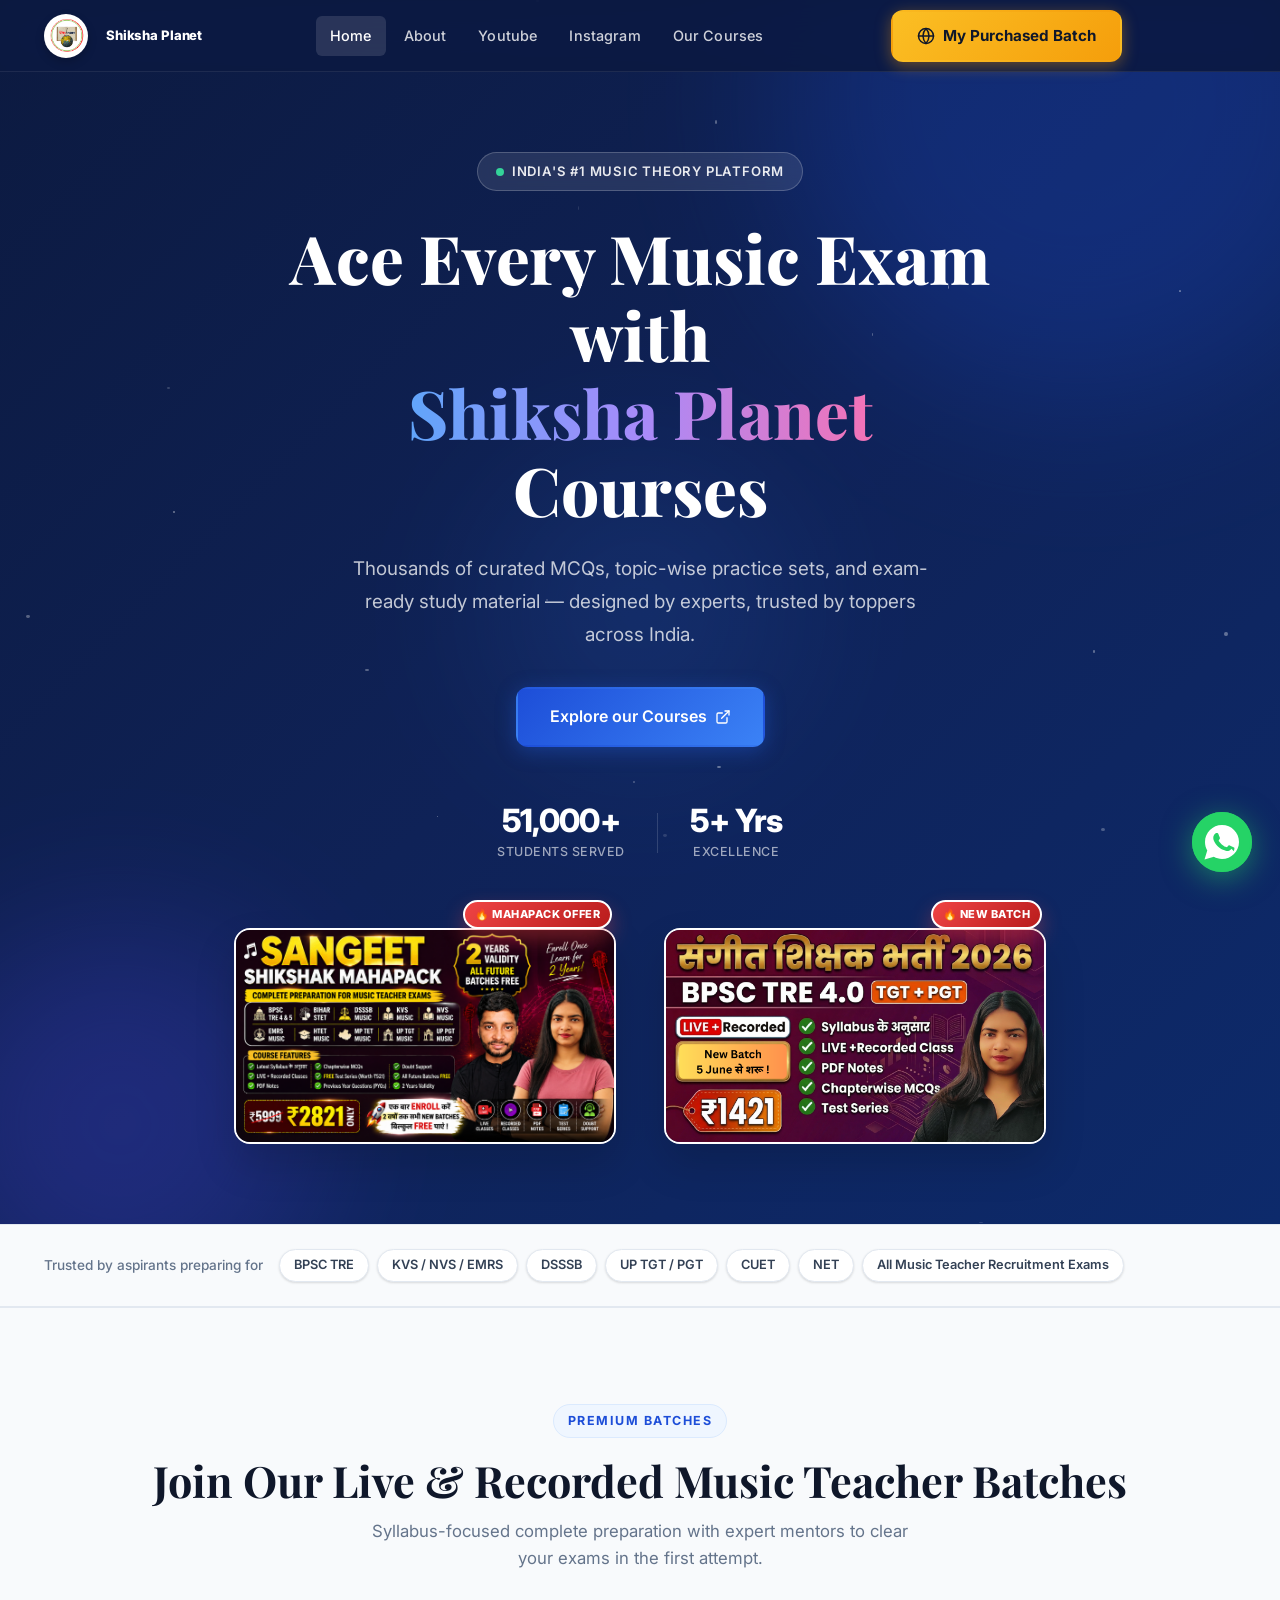
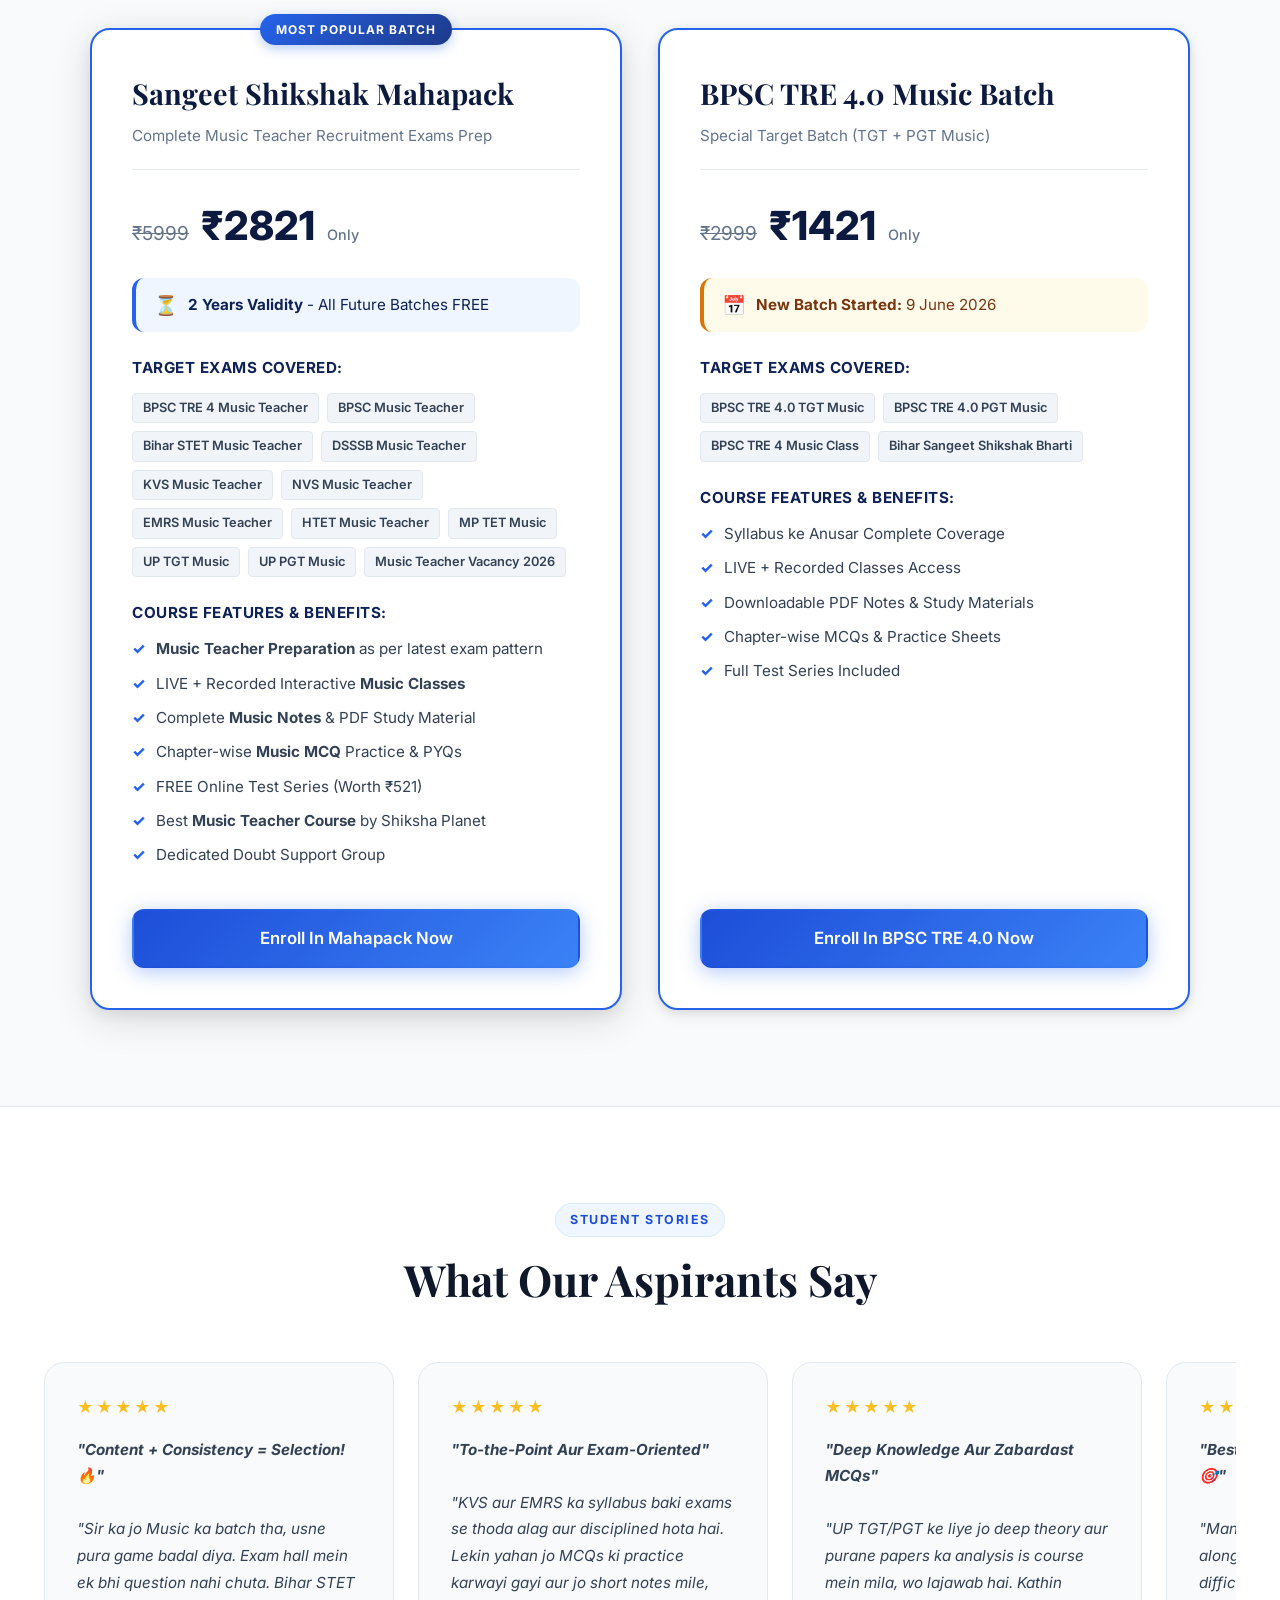
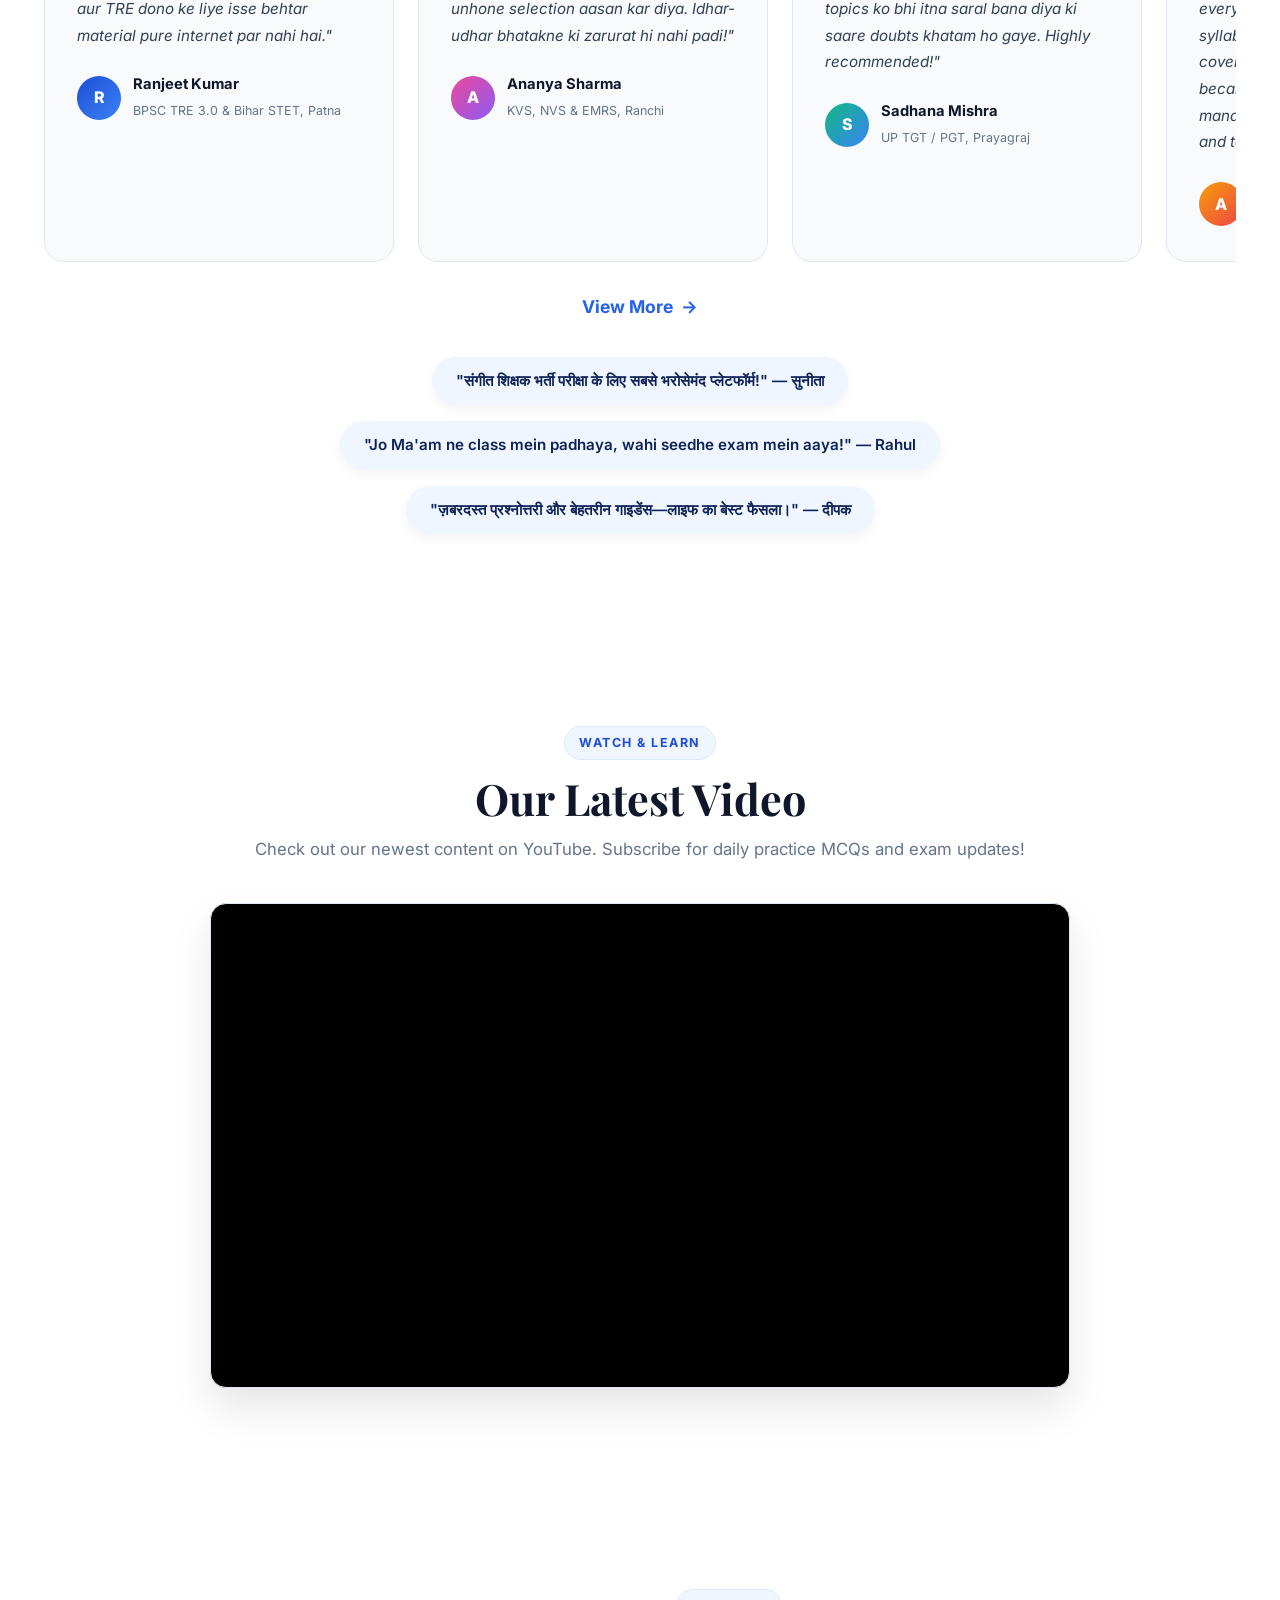
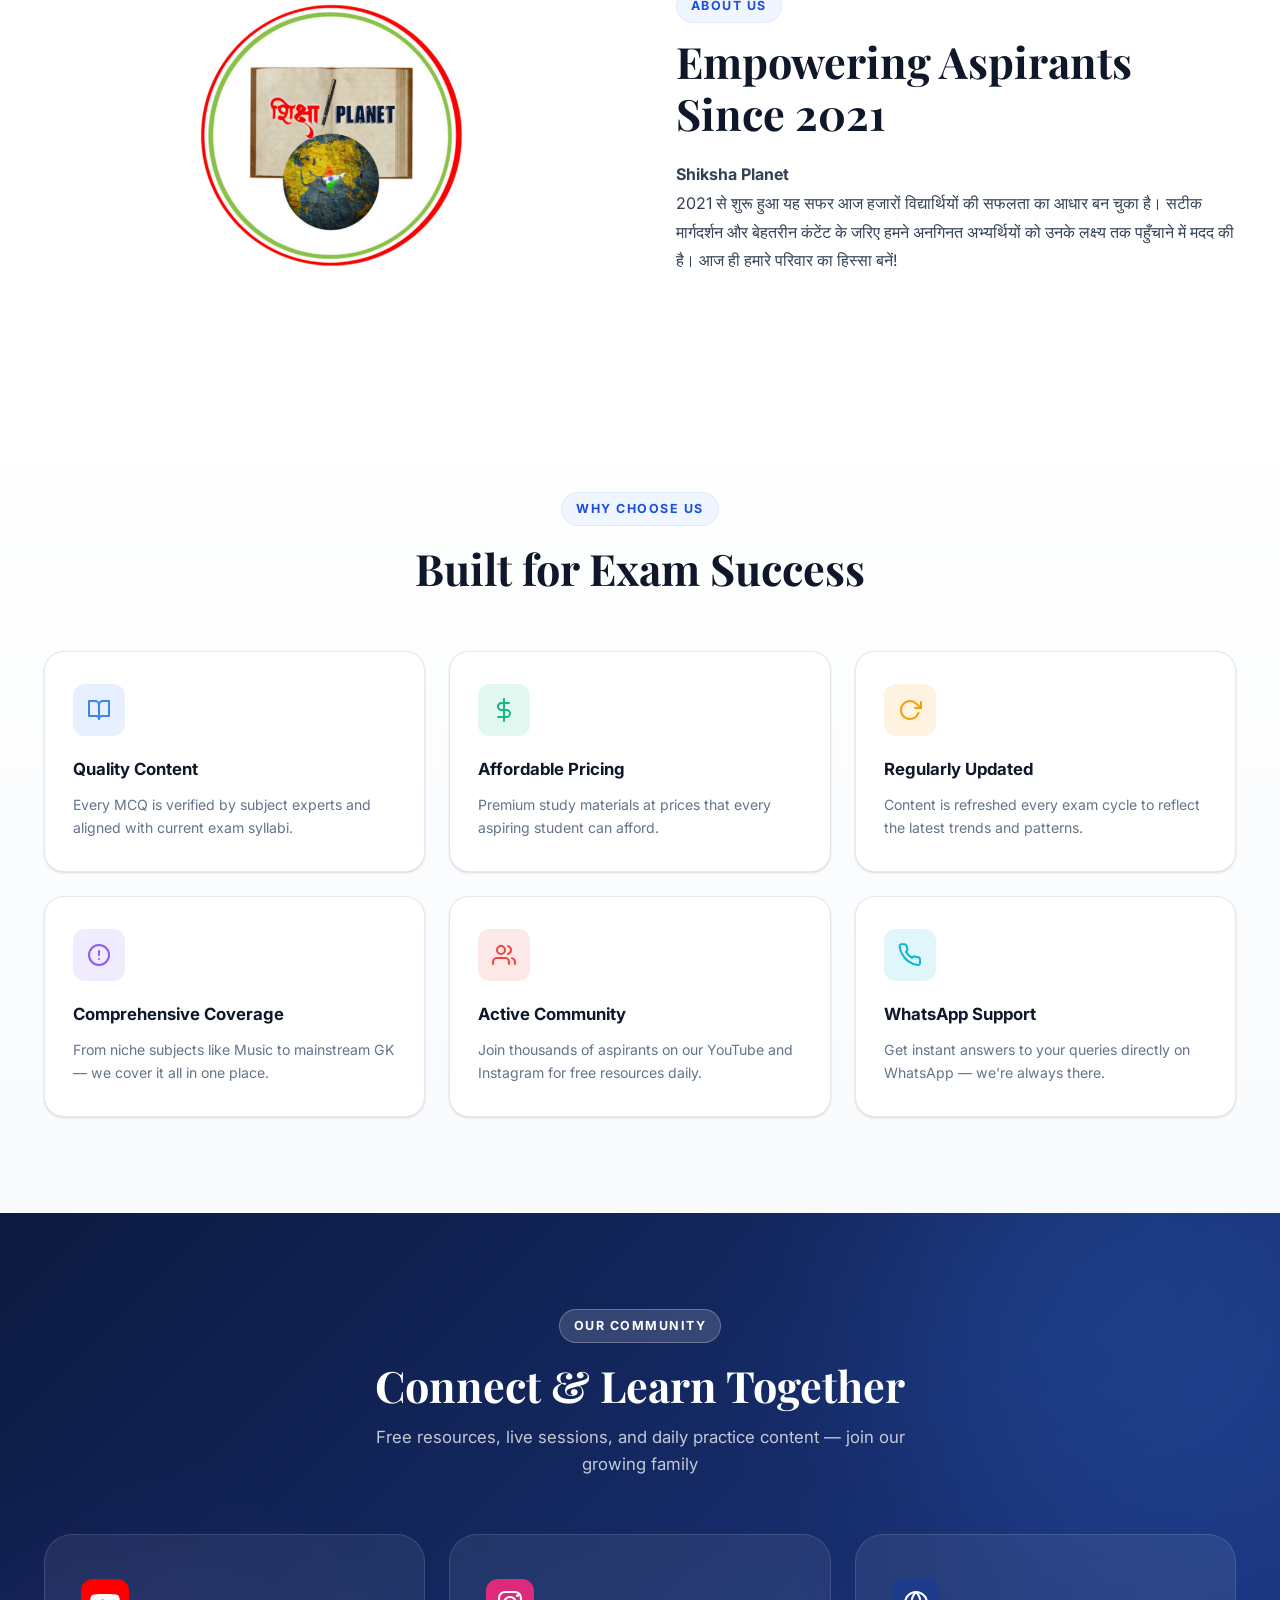
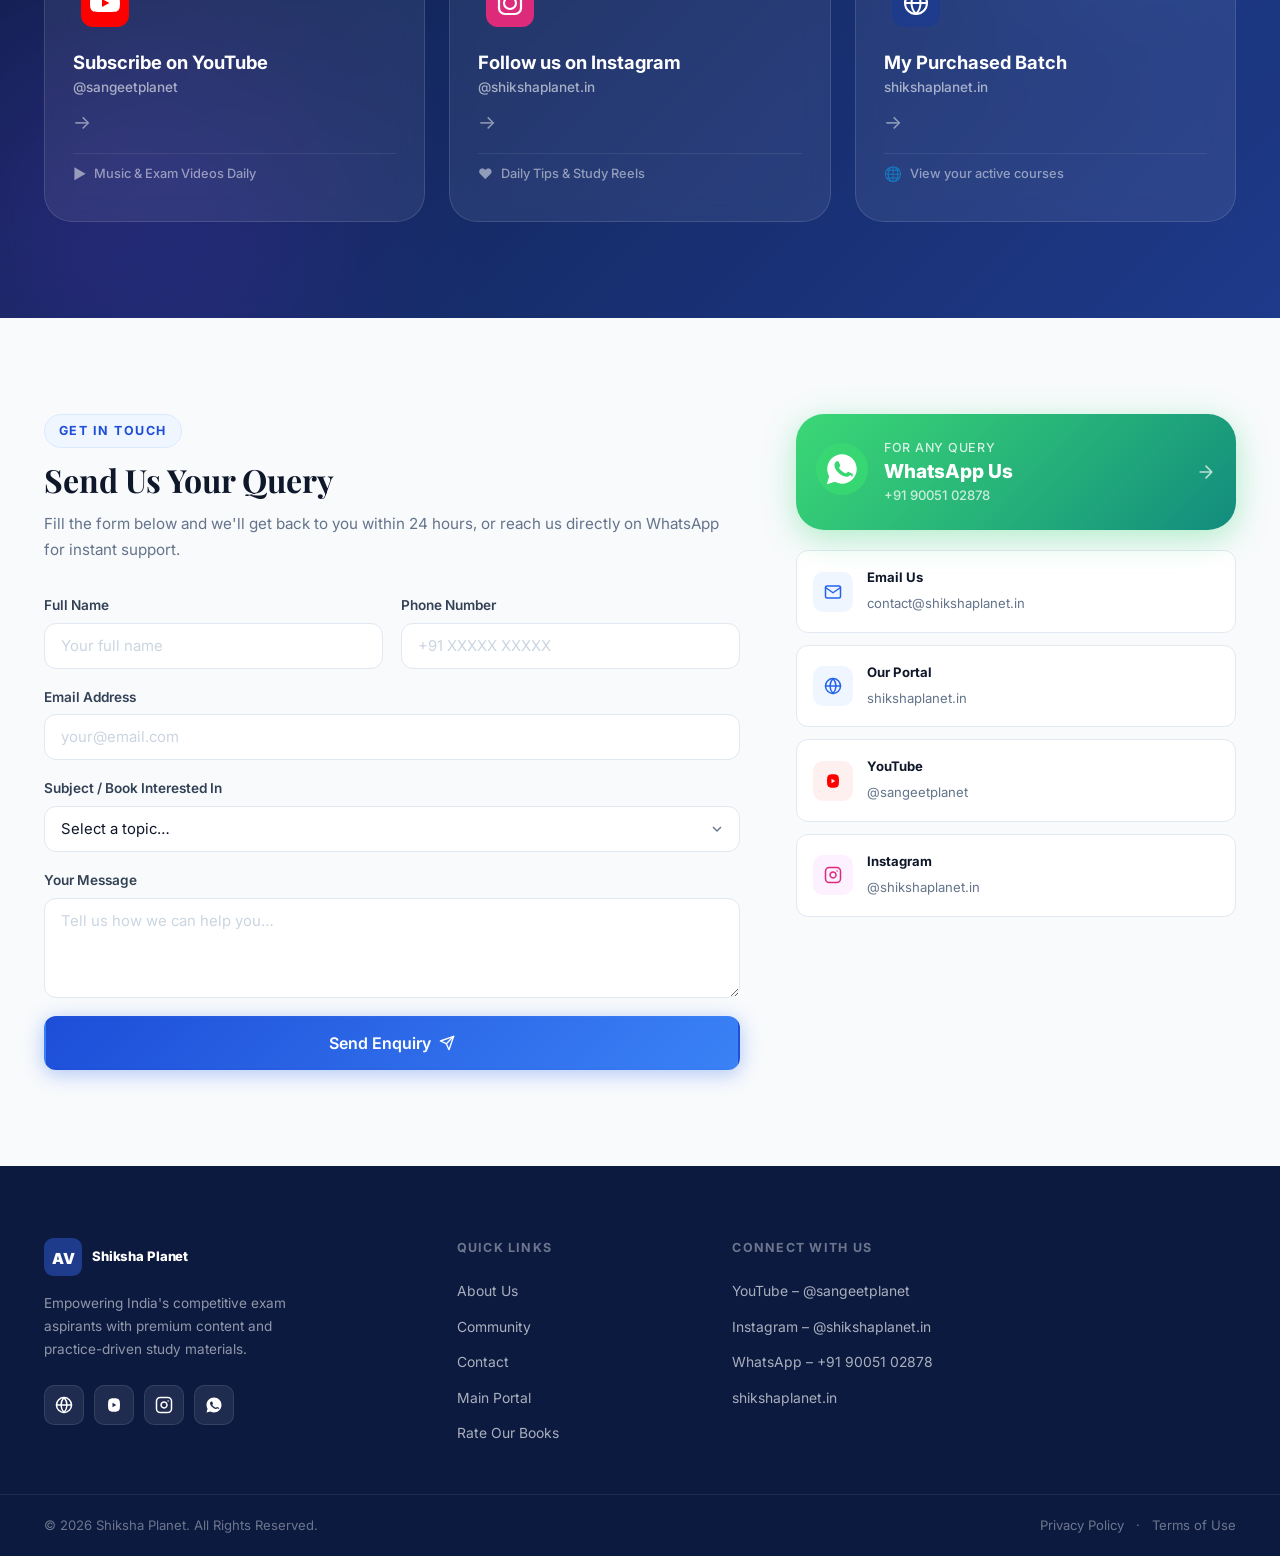
==== commit 3c2e6cd6: "Add files via upload" ====
--- a/index.html
+++ b/index.html
@@ -1,338 +1,907 @@
-<!DOCTYPE html>
-<html lang="en">
-<head>
-  <meta charset="UTF-8">
-  <meta name="viewport" content="width=device-width, initial-scale=1.0">
-  <title>Rate Us | Shiksha Planet</title>
-  <meta name="description" content="Choose the platform where you purchased your Shiksha Planet book to rate and review it." />
-  <link rel="preconnect" href="https://fonts.googleapis.com">
-  <link rel="preconnect" href="https://fonts.gstatic.com" crossorigin>
-  <link href="https://fonts.googleapis.com/css2?family=Inter:wght@400;500;600;700;800&display=swap" rel="stylesheet">
-  
-  <style>
-    :root {
-      --blue-950: #0c1a40;
-      --blue-900: #0f2257;
-      --blue-600: #2563eb;
-      --white: #ffffff;
-      --gray-100: #f1f5f9;
-      --gray-200: #e2e8f0;
-      --gray-700: #334155;
-      
-      --shadow-lg: 0 10px 40px rgba(0,0,0,0.12), 0 4px 16px rgba(0,0,0,0.08);
-      --shadow-xl: 0 20px 60px rgba(0,0,0,0.15), 0 8px 24px rgba(0,0,0,0.1);
-      
-      --radius-lg: 20px;
-      --radius-md: 12px;
-      
-      --transition: all 0.3s cubic-bezier(0.4, 0, 0.2, 1);
-    }
-
-    * {
-      box-sizing: border-box;
-      margin: 0;
-      padding: 0;
-    }
-
-    body {
-      font-family: 'Inter', sans-serif;
-      background: linear-gradient(135deg, var(--blue-950) 0%, #080f26 100%);
-      color: var(--white);
-      min-height: 100vh;
-      display: flex;
-      flex-direction: column;
-      align-items: center;
-      justify-content: center;
-      padding: 24px;
-      overflow-x: hidden;
-    }
-
-    /* Background glow decorations */
-    .bg-glow-1 {
-      position: absolute;
-      top: -10%;
-      left: -10%;
-      width: 40%;
-      height: 40%;
-      background: radial-gradient(circle, rgba(37, 99, 235, 0.15) 0%, rgba(0,0,0,0) 70%);
-      pointer-events: none;
-      z-index: 1;
-    }
-
-    .bg-glow-2 {
-      position: absolute;
-      bottom: -10%;
-      right: -10%;
-      width: 50%;
-      height: 50%;
-      background: radial-gradient(circle, rgba(37, 99, 235, 0.1) 0%, rgba(0,0,0,0) 70%);
-      pointer-events: none;
-      z-index: 1;
-    }
-
-    .container {
-      width: 100%;
-      max-width: 480px;
-      background: rgba(255, 255, 255, 0.03);
-      backdrop-filter: blur(20px);
-      -webkit-backdrop-filter: blur(20px);
-      border: 1px solid rgba(255, 255, 255, 0.08);
-      border-radius: var(--radius-lg);
-      padding: 40px 32px;
-      box-shadow: var(--shadow-xl);
-      text-align: center;
-      position: relative;
-      z-index: 10;
-      animation: fadeInUp 0.6s ease-out;
-    }
-
-    @keyframes fadeInUp {
-      from {
-        opacity: 0;
-        transform: translateY(20px);
-      }
-      to {
-        opacity: 1;
-        transform: translateY(0);
-      }
-    }
-
-    .logo-container {
-      margin-bottom: 24px;
-    }
-
-    .logo-img {
-      height: 56px;
-      width: auto;
-      filter: drop-shadow(0 4px 8px rgba(0,0,0,0.2));
-    }
-
-    .brand-name {
-      font-size: 1.5rem;
-      font-weight: 800;
-      color: var(--white);
-      letter-spacing: 0.5px;
-      margin-bottom: 8px;
-    }
-
-    .subtitle {
-      color: rgba(255, 255, 255, 0.7);
-      font-size: 0.95rem;
-      margin-bottom: 36px;
-      line-height: 1.5;
-    }
-
-    .question-title {
-      font-size: 1.15rem;
-      font-weight: 600;
-      color: var(--white);
-      margin-bottom: 24px;
-      position: relative;
-      display: inline-block;
-    }
-
-    .question-title::after {
-      content: '';
-      position: absolute;
-      bottom: -6px;
-      left: 50%;
-      transform: translateX(-50%);
-      width: 40px;
-      height: 2px;
-      background: var(--blue-600);
-      border-radius: 2px;
-    }
-
-    .button-stack {
-      display: flex;
-      flex-direction: column;
-      gap: 16px;
-    }
-
-    .platform-btn {
-      display: flex;
-      align-items: center;
-      justify-content: flex-start;
-      padding: 16px 24px;
-      border-radius: var(--radius-md);
-      text-decoration: none;
-      font-weight: 600;
-      font-size: 1rem;
-      transition: var(--transition);
-      border: 1px solid rgba(255, 255, 255, 0.05);
-      position: relative;
-      overflow: hidden;
-    }
-
-    .platform-btn::before {
-      content: '';
-      position: absolute;
-      top: 0;
-      left: 0;
-      width: 100%;
-      height: 100%;
-      background: rgba(255, 255, 255, 0.02);
-      opacity: 0;
-      transition: var(--transition);
-    }
-
-    .platform-btn:hover::before {
-      opacity: 1;
-    }
-
-    .platform-btn:hover {
-      transform: translateY(-3px);
-      box-shadow: 0 8px 20px rgba(0,0,0,0.3);
-    }
-
-    .icon-container {
-      width: 32px;
-      height: 32px;
-      display: flex;
-      align-items: center;
-      justify-content: center;
-      margin-right: 16px;
-      border-radius: 8px;
-      background: rgba(255,255,255,0.08);
-      flex-shrink: 0;
-    }
-
-    /* Amazon Button Styles */
-    .btn-amazon {
-      background: rgba(255, 153, 0, 0.1);
-      color: #ff9900;
-      border-color: rgba(255, 153, 0, 0.2);
-    }
-    .btn-amazon:hover {
-      background: #ff9900;
-      color: #111;
-      border-color: #ff9900;
-    }
-    .btn-amazon:hover .icon-container {
-      background: rgba(0, 0, 0, 0.15);
-    }
-
-    /* Flipkart Button Styles */
-    .btn-flipkart {
-      background: rgba(40, 116, 240, 0.1);
-      color: #2874f0;
-      border-color: rgba(40, 116, 240, 0.2);
-    }
-    .btn-flipkart:hover {
-      background: #2874f0;
-      color: var(--white);
-      border-color: #2874f0;
-    }
-    .btn-flipkart:hover .icon-container {
-      background: rgba(255, 255, 255, 0.2);
-    }
-
-    /* Shiksha Planet Store Button Styles */
-    .btn-store {
-      background: rgba(37, 99, 235, 0.1);
-      color: #60a5fa;
-      border-color: rgba(37, 99, 235, 0.2);
-    }
-    .btn-store:hover {
-      background: var(--blue-600);
-      color: var(--white);
-      border-color: var(--blue-600);
-    }
-    .btn-store:hover .icon-container {
-      background: rgba(255, 255, 255, 0.2);
-    }
-
-    .arrow-icon {
-      margin-left: auto;
-      opacity: 0.5;
-      transition: var(--transition);
-    }
-
-    .platform-btn:hover .arrow-icon {
-      transform: translateX(4px);
-      opacity: 1;
-    }
-
-    .footer-text {
-      margin-top: 36px;
-      font-size: 0.8rem;
-      color: rgba(255, 255, 255, 0.4);
-      line-height: 1.4;
-    }
-
-    @media (max-width: 480px) {
-      .container {
-        padding: 32px 20px;
-      }
-      .brand-name {
-        font-size: 1.35rem;
-      }
-    }
-  </style>
-</head>
-<body>
-
-  <div class="bg-glow-1"></div>
-  <div class="bg-glow-2"></div>
-
-  <div class="container">
-    <div class="logo-container">
-      <img class="logo-img" src="../images/logo.png" alt="Shiksha Planet Logo" onerror="this.style.display='none';">
-      <div class="brand-name">Shiksha Planet</div>
-    </div>
-    
-    <p class="subtitle">Thank you for purchasing our book! Your feedback helps us create better resources for competitive exam aspirants.</p>
-    
-    <div class="question-title">Aapne ye book kahan se kharidi?</div>
-    
-    <div class="button-stack">
-      
-      <!-- Amazon Link (Placeholder for now) -->
-      <a href="https://www.amazon.in" target="_blank" rel="noopener noreferrer" class="platform-btn btn-amazon">
-        <div class="icon-container">
-          <svg width="20" height="20" viewBox="0 0 24 24" fill="currentColor">
-            <path d="M12 2C6.48 2 2 6.48 2 12s4.48 10 10 10 10-4.48 10-10S17.52 2 12 2zm1 14h-2v-6h2v6zm0-8h-2V6h2v2z"/>
-          </svg>
-        </div>
-        <span>Amazon</span>
-        <svg class="arrow-icon" width="16" height="16" viewBox="0 0 24 24" fill="none" stroke="currentColor" stroke-width="2" stroke-linecap="round" stroke-linejoin="round">
-          <polyline points="9 18 15 12 9 6"></polyline>
-        </svg>
-      </a>
-
-      <!-- Flipkart Link (Placeholder for now) -->
-      <a href="https://www.flipkart.com" target="_blank" rel="noopener noreferrer" class="platform-btn btn-flipkart">
-        <div class="icon-container">
-          <svg width="18" height="18" viewBox="0 0 24 24" fill="none" stroke="currentColor" stroke-width="2.5" stroke-linecap="round" stroke-linejoin="round">
-            <path d="M6 2L3 6v14a2 2 0 0 0 2 2h14a2 2 0 0 0 2-2V6l-3-4z"></path>
-            <line x1="3" y1="6" x2="21" y2="6"></line>
-            <path d="M16 10a4 4 0 0 1-8 0"></path>
-          </svg>
-        </div>
-        <span>Flipkart</span>
-        <svg class="arrow-icon" width="16" height="16" viewBox="0 0 24 24" fill="none" stroke="currentColor" stroke-width="2" stroke-linecap="round" stroke-linejoin="round">
-          <polyline points="9 18 15 12 9 6"></polyline>
-        </svg>
-      </a>
-
-      <!-- Shiksha Planet Store Link -->
-      <a href="https://store.shikshaplanet.in" target="_blank" rel="noopener noreferrer" class="platform-btn btn-store">
-        <div class="icon-container">
-          <svg width="18" height="18" viewBox="0 0 24 24" fill="none" stroke="currentColor" stroke-width="2.5" stroke-linecap="round" stroke-linejoin="round">
-            <path d="M3 9l9-7 9 7v11a2 2 0 0 1-2 2H5a2 2 0 0 1-2-2z"></path>
-            <polyline points="9 22 9 12 15 12 15 22"></polyline>
-          </svg>
-        </div>
-        <span>Shiksha Planet Store</span>
-        <svg class="arrow-icon" width="16" height="16" viewBox="0 0 24 24" fill="none" stroke="currentColor" stroke-width="2" stroke-linecap="round" stroke-linejoin="round">
-          <polyline points="9 18 15 12 9 6"></polyline>
-        </svg>
-      </a>
-      
-    </div>
-    
-    <p class="footer-text">Shiksha Planet &copy; 2026. Empowering India's music and competitive exam aspirants.</p>
-  </div>
-
-</body>
-</html>
+<!DOCTYPE html>
+<html lang="en">
+<head>
+  <meta charset="UTF-8" />
+  <meta name="viewport" content="width=device-width, initial-scale=1.0" />
+  <title>Shiksha Planet | Premium Competitive Exam Courses</title>
+  <meta name="description" content="Shiksha Planet — India's trusted platform for competitive exam preparation courses, practice series, and study materials." />
+  <meta property="og:title" content="Shiksha Planet" />
+  <meta property="og:description" content="Premium competitive exam preparation courses and study materials." />
+  <meta property="og:type" content="website" />
+  <meta name="keywords" content="BPSC TRE 4 Music Teacher, BPSC Music Teacher, Bihar STET Music, Bihar STET Music Teacher, DSSSB Music Teacher, KVS Music Teacher, NVS Music Teacher, EMRS Music Teacher, HTET Music Teacher, MP TET Music, UP TGT Music, UP PGT Music, Music Teacher Vacancy 2026, Music Teacher Exam, Sangeet Shikshak, Music Teacher Preparation, BPSC TRE 4 Vacancy, Bihar Teacher Vacancy, Music MCQ, Music Notes, Music Classes, Music Teacher Course, Shiksha Planet Music, shiksha planet, Music Teacher Online Classes, Music Teacher Preparation Batch, Sangeet Shikshak Batch, BPSC Music Teacher Course, Music Teacher Exam Preparation, Music Teacher Live Classes, Sangeet Shikshak Online Batch, up tgt pgt, htet music, dsssb music, nvs music, kvs music, emrs music, up tgt music, up pgt music, BPSC TRE 4 Music Class, Bihar Sangeet Shikshak Bharti" />
+  <link rel="canonical" href="https://store.shikshaplanet.in/" />
+  <link rel="preconnect" href="https://fonts.googleapis.com" />
+  <link rel="preconnect" href="https://fonts.gstatic.com" crossorigin />
+  <link href="https://fonts.googleapis.com/css2?family=Inter:wght@300;400;500;600;700;800;900&family=Playfair+Display:wght@600;700;800&display=swap" rel="stylesheet" />
+  <link rel="stylesheet" href="style.css?v=2" />
+</head>
+<body>
+
+  <!-- ============================================================
+       HEADER / NAVBAR
+  ============================================================ -->
+  <header class="navbar" id="navbar">
+    <div class="container nav-inner">
+      <a href="#hero" class="brand" aria-label="Shiksha Planet home">
+        <div class="brand-logo" style="width: 44px; height: 44px; border-radius: 50%; background: white; margin-right: 8px; flex-shrink: 0; display: flex; align-items: center; justify-content: center; overflow: hidden; box-shadow: 0 4px 10px rgba(0,0,0,0.2);">
+          <img src="images/logo.png" alt="Shiksha Planet Logo" style="width: 90%; height: 90%; object-fit: contain;" />
+        </div>
+        <div class="brand-text">
+          <span class="brand-main">Shiksha Planet</span>
+        </div>
+      </a>
+
+      <nav class="nav-links" id="navLinks" aria-label="Main navigation">
+        <a href="#hero" class="nav-link">Home</a>
+        <a href="#about" class="nav-link">About</a>
+        <a href="https://www.youtube.com/@sangeetplanet" target="_blank" rel="noopener noreferrer" class="nav-link">Youtube</a>
+        <a href="https://www.instagram.com/shikshaplanet.in" target="_blank" rel="noopener noreferrer" class="nav-link">Instagram</a>
+        <a href="https://store.shikshaplanet.in" target="_blank" rel="noopener noreferrer" class="nav-link">Our Courses</a>
+      </nav>
+
+      <a href="https://store.shikshaplanet.in/purchases?type=10" target="_blank" rel="noopener noreferrer"
+         class="btn btn-portal" id="visitPortalBtn" aria-label="My Purchased Batch – Shiksha Planet">
+        <svg class="btn-icon" viewBox="0 0 24 24" fill="none" stroke="currentColor" stroke-width="2" stroke-linecap="round" stroke-linejoin="round" aria-hidden="true">
+          <circle cx="12" cy="12" r="10"/>
+          <line x1="2" y1="12" x2="22" y2="12"/>
+          <path d="M12 2a15.3 15.3 0 0 1 4 10 15.3 15.3 0 0 1-4 10 15.3 15.3 0 0 1-4-10 15.3 15.3 0 0 1 4-10z"/>
+        </svg>
+        My Purchased Batch
+      </a>
+
+      <div class="mobile-nav-right" style="display: flex; align-items: center; gap: 12px;">
+        <a href="https://store.shikshaplanet.in/purchases?type=10" target="_blank" rel="noopener noreferrer" class="btn btn-primary mobile-header-btn">My Purchased Batch</a>
+        <button class="hamburger" id="hamburger" aria-label="Open menu" aria-expanded="false" aria-controls="navLinks">
+          <span></span><span></span><span></span>
+        </button>
+      </div>
+    </div>
+  </header>
+
+  <!-- Mobile Nav Overlay -->
+  <div class="mobile-nav-overlay" id="mobileNavOverlay">
+    <button class="mobile-nav-close" id="mobileNavClose" aria-label="Close menu">✕</button>
+    <nav class="mobile-nav-links" aria-label="Mobile navigation">
+      <a href="#hero" class="mobile-nav-link">Home</a>
+      <a href="#about" class="mobile-nav-link">About</a>
+      <a href="https://www.youtube.com/@sangeetplanet" target="_blank" rel="noopener noreferrer" class="mobile-nav-link">Youtube</a>
+      <a href="https://www.instagram.com/shikshaplanet.in" target="_blank" rel="noopener noreferrer" class="mobile-nav-link">Instagram</a>
+      <a href="https://store.shikshaplanet.in" target="_blank" rel="noopener noreferrer" class="mobile-nav-link">Our Courses</a>
+    </nav>
+    <a href="https://store.shikshaplanet.in/purchases?type=10" target="_blank" rel="noopener noreferrer" class="btn btn-portal mobile-portal-btn">
+      <svg class="btn-icon" viewBox="0 0 24 24" fill="none" stroke="currentColor" stroke-width="2" stroke-linecap="round" stroke-linejoin="round" aria-hidden="true">
+        <circle cx="12" cy="12" r="10"/>
+        <line x1="2" y1="12" x2="22" y2="12"/>
+        <path d="M12 2a15.3 15.3 0 0 1 4 10 15.3 15.3 0 0 1-4 10 15.3 15.3 0 0 1-4-10 15.3 15.3 0 0 1 4-10z"/>
+      </svg>
+      My Purchased Batch
+    </a>
+  </div>
+
+  <!-- ============================================================
+       HERO SECTION
+  ============================================================ -->
+  <section class="hero" id="hero">
+    <div class="hero-bg-shapes" aria-hidden="true">
+      <div class="shape shape-1"></div>
+      <div class="shape shape-2"></div>
+      <div class="shape shape-3"></div>
+      <div class="particles" id="particles"></div>
+    </div>
+    <div class="container hero-content">
+      <div class="hero-badge">
+        <span class="badge-dot"></span>
+        India's #1 Music Theory Platform
+      </div>
+      <h1 class="hero-headline">
+        Ace Every Music Exam with<br/>
+        <span class="hero-gradient-text">Shiksha Planet</span><br/>
+        Courses
+      </h1>
+      <p class="hero-desc">
+        Thousands of curated MCQs, topic-wise practice sets, and exam-ready study material — designed by experts, trusted by toppers across India.
+      </p>
+      <div class="hero-ctas">
+        <a href="https://store.shikshaplanet.in" target="_blank" rel="noopener noreferrer" class="btn btn-primary btn-large" id="heroPortalBtn">
+          Explore our Courses
+          <svg class="btn-icon-right" viewBox="0 0 24 24" fill="none" stroke="currentColor" stroke-width="2" stroke-linecap="round" stroke-linejoin="round" aria-hidden="true">
+            <path d="M18 13v6a2 2 0 0 1-2 2H5a2 2 0 0 1-2-2V8a2 2 0 0 1 2-2h6"/>
+            <polyline points="15 3 21 3 21 9"/>
+            <line x1="10" y1="14" x2="21" y2="3"/>
+          </svg>
+        </a>
+      </div>
+      <div class="hero-stats">
+        <div class="stat-item">
+          <span class="stat-num">51,000+</span>
+          <span class="stat-label">Students Served</span>
+        </div>
+        <div class="stat-divider" aria-hidden="true"></div>
+        <div class="stat-item">
+          <span class="stat-num">5+ Yrs</span>
+          <span class="stat-label">Excellence</span>
+        </div>
+      </div>
+      
+      <!-- Promotional Poster Banners -->
+      <div class="hero-banners-container" style="display: grid; grid-template-columns: repeat(auto-fit, minmax(300px, 1fr)); gap: 48px; margin-top: 64px; width: 100%; max-width: 1200px; margin-left: auto; margin-right: auto;">
+        
+        <!-- Banner 1: Mahapack -->
+        <div class="hero-banner-wrap" style="position: relative; transition: transform 0.3s ease;">
+          <div class="badge-new-batch" style="z-index: 10; padding: 4px 10px; font-size: 11px; top: -28px; right: 4px; border-width: 2px;">🔥 Mahapack Offer</div>
+          <a href="https://store.shikshaplanet.in/new-courses/52-sangeet-shikshak-mahapack" target="_blank" rel="noopener noreferrer" style="display: block; cursor: pointer; border-radius: 16px; overflow: hidden; box-shadow: 0 20px 40px rgba(0,0,0,0.15); border: 2px solid var(--white);">
+            <img src="images/mahapack_poster.png" alt="Sangeet Shikshak Mahapack Banner" style="width: 100%; height: auto; display: block; object-fit: cover;" onmouseover="this.parentElement.parentElement.style.transform='scale(1.02)'" onmouseout="this.parentElement.parentElement.style.transform='scale(1)'" />
+          </a>
+        </div>
+
+        <!-- Banner 2: BPSC TRE 4.0 -->
+        <div class="hero-banner-wrap" style="position: relative; transition: transform 0.3s ease;">
+          <div class="badge-new-batch" style="z-index: 10; padding: 4px 10px; font-size: 11px; top: -28px; right: 4px; border-width: 2px;">🔥 New Batch</div>
+          <a href="https://store.shikshaplanet.in/new-courses/49-bpsc-tre-4-music-new-batch" target="_blank" rel="noopener noreferrer" style="display: block; cursor: pointer; border-radius: 16px; overflow: hidden; box-shadow: 0 20px 40px rgba(0,0,0,0.15); border: 2px solid var(--white);">
+            <img src="images/course_banner.png" alt="BPSC TRE 4.0 TGT PGT Course Banner" style="width: 100%; height: auto; display: block; object-fit: cover;" onmouseover="this.parentElement.parentElement.style.transform='scale(1.02)'" onmouseout="this.parentElement.parentElement.style.transform='scale(1)'" />
+          </a>
+        </div>
+
+      </div>
+    </div>
+
+  </section>
+
+  <!-- ============================================================
+       TRUST STRIP
+  ============================================================ -->
+  <section class="trust-strip" aria-label="Trusted by exam aspirants">
+    <div class="container trust-inner">
+      <p class="trust-label">Trusted by aspirants preparing for</p>
+      <div class="trust-badges">
+        <span class="trust-badge">BPSC TRE</span>
+        <span class="trust-badge">KVS / NVS / EMRS</span>
+        <span class="trust-badge">DSSSB</span>
+        <span class="trust-badge">UP TGT / PGT</span>
+        <span class="trust-badge">CUET</span>
+        <span class="trust-badge">NET</span>
+        <span class="trust-badge">All Music Teacher Recruitment Exams</span>
+      </div>
+    </div>
+  </section>
+
+  <!-- ============================================================
+       OUR FEATURED COURSES (SEO OPTIMIZED)
+       ============================================================ -->
+  <section class="section courses-section" id="courses" aria-label="Our Courses">
+    <div class="container">
+      <div class="section-header">
+        <div class="section-tag">Premium Batches</div>
+        <h2 class="section-title">Join Our Live & Recorded Music Teacher Batches</h2>
+        <p class="section-subtitle">Syllabus-focused complete preparation with expert mentors to clear your exams in the first attempt.</p>
+      </div>
+
+      <div class="courses-grid">
+        <!-- Course 1: Mahapack -->
+        <a href="https://store.shikshaplanet.in/new-courses/52-sangeet-shikshak-mahapack" target="_blank" rel="noopener noreferrer" class="course-card popular-card" style="text-decoration: none; color: inherit; display: flex;">
+          <div class="popular-badge">Most Popular Batch</div>
+          <div class="course-card-header">
+            <h3>Sangeet Shikshak Mahapack</h3>
+            <p class="course-tagline">Complete Music Teacher Recruitment Exams Prep</p>
+          </div>
+          <div class="course-price-box">
+            <span class="original-price">₹5999</span>
+            <span class="current-price">₹2821</span>
+            <span class="price-suffix">Only</span>
+          </div>
+          <div class="validity-banner">
+             <span class="icon">⏳</span> <span><strong>2 Years Validity</strong> - All Future Batches FREE</span>
+          </div>
+          <div class="target-exams-box">
+            <h4>Target Exams Covered:</h4>
+            <div class="exams-tags">
+              <span>BPSC TRE 4 Music Teacher</span>
+              <span>BPSC Music Teacher</span>
+              <span>Bihar STET Music Teacher</span>
+              <span>DSSSB Music Teacher</span>
+              <span>KVS Music Teacher</span>
+              <span>NVS Music Teacher</span>
+              <span>EMRS Music Teacher</span>
+              <span>HTET Music Teacher</span>
+              <span>MP TET Music</span>
+              <span>UP TGT Music</span>
+              <span>UP PGT Music</span>
+              <span>Music Teacher Vacancy 2026</span>
+            </div>
+          </div>
+          <div class="course-features-list">
+            <h4>Course Features & Benefits:</h4>
+            <ul>
+              <li><strong>Music Teacher Preparation</strong> as per latest exam pattern</li>
+              <li>LIVE + Recorded Interactive <strong>Music Classes</strong></li>
+              <li>Complete <strong>Music Notes</strong> & PDF Study Material</li>
+              <li>Chapter-wise <strong>Music MCQ</strong> Practice & PYQs</li>
+              <li>FREE Online Test Series (Worth ₹521)</li>
+              <li>Best <strong>Music Teacher Course</strong> by Shiksha Planet</li>
+              <li>Dedicated Doubt Support Group</li>
+            </ul>
+          </div>
+          <div class="course-action">
+            <span class="btn btn-primary btn-full">Enroll In Mahapack Now</span>
+          </div>
+        </a>
+
+        <!-- Course 2: BPSC TRE 4.0 -->
+        <a href="https://store.shikshaplanet.in/new-courses/49-bpsc-tre-4-music-new-batch" target="_blank" rel="noopener noreferrer" class="course-card" style="text-decoration: none; color: inherit; display: flex;">
+          <div class="course-card-header">
+            <h3>BPSC TRE 4.0 Music Batch</h3>
+            <p class="course-tagline">Special Target Batch (TGT + PGT Music)</p>
+          </div>
+          <div class="course-price-box">
+            <span class="original-price">₹2999</span>
+            <span class="current-price">₹1421</span>
+            <span class="price-suffix">Only</span>
+          </div>
+          <div class="validity-banner date-banner">
+             <span class="icon">📅</span> <span><strong>New Batch Started:</strong> 9 June 2026</span>
+          </div>
+          <div class="target-exams-box">
+            <h4>Target Exams Covered:</h4>
+            <div class="exams-tags">
+              <span>BPSC TRE 4.0 TGT Music</span>
+              <span>BPSC TRE 4.0 PGT Music</span>
+              <span>BPSC TRE 4 Music Class</span>
+              <span>Bihar Sangeet Shikshak Bharti</span>
+            </div>
+          </div>
+          <div class="course-features-list">
+            <h4>Course Features & Benefits:</h4>
+            <ul>
+              <li>Syllabus ke Anusar Complete Coverage</li>
+              <li>LIVE + Recorded Classes Access</li>
+              <li>Downloadable PDF Notes & Study Materials</li>
+              <li>Chapter-wise MCQs & Practice Sheets</li>
+              <li>Full Test Series Included</li>
+            </ul>
+          </div>
+          <div class="course-action">
+            <span class="btn btn-primary btn-full">Enroll In BPSC TRE 4.0 Now</span>
+          </div>
+        </a>
+      </div>
+    </div>
+  </section>
+
+  <!-- ============================================================
+       TESTIMONIALS
+  ============================================================ -->
+  <section class="testimonials section" id="testimonials" aria-label="Student testimonials">
+    <div class="container">
+      <div class="section-header">
+        <div class="section-tag">Student Stories</div>
+        <h2 class="section-title">What Our Aspirants Say</h2>
+      </div>
+      <div class="testi-wrapper">
+        <div class="testi-grid" id="testiGrid">
+        <blockquote class="testi-card" id="testiRanjeet">
+          <div class="testi-stars" aria-label="5 stars">★★★★★</div>
+          <p><strong>"Content + Consistency = Selection! 🔥"</strong><br><br>"Sir ka jo Music ka batch tha, usne pura game badal diya. Exam hall mein ek bhi question nahi chuta. Bihar STET aur TRE dono ke liye isse behtar material pure internet par nahi hai."</p>
+          <footer>
+            <div class="testi-avatar" aria-hidden="true">R</div>
+            <div>
+              <strong>Ranjeet Kumar</strong>
+              <span>BPSC TRE 3.0 & Bihar STET, Patna</span>
+            </div>
+          </footer>
+        </blockquote>
+        
+        <blockquote class="testi-card" id="testiAnanya">
+          <div class="testi-stars" aria-label="5 stars">★★★★★</div>
+          <p><strong>"To-the-Point Aur Exam-Oriented"</strong><br><br>"KVS aur EMRS ka syllabus baki exams se thoda alag aur disciplined hota hai. Lekin yahan jo MCQs ki practice karwayi gayi aur jo short notes mile, unhone selection aasan kar diya. Idhar-udhar bhatakne ki zarurat hi nahi padi!"</p>
+          <footer>
+            <div class="testi-avatar" style="background:linear-gradient(135deg,#ec4899,#8b5cf6)" aria-hidden="true">A</div>
+            <div>
+              <strong>Ananya Sharma</strong>
+              <span>KVS, NVS & EMRS, Ranchi</span>
+            </div>
+          </footer>
+        </blockquote>
+
+        <blockquote class="testi-card" id="testiSadhana">
+          <div class="testi-stars" aria-label="5 stars">★★★★★</div>
+          <p><strong>"Deep Knowledge Aur Zabardast MCQs"</strong><br><br>"UP TGT/PGT ke liye jo deep theory aur purane papers ka analysis is course mein mila, wo lajawab hai. Kathin topics ko bhi itna saral bana diya ki saare doubts khatam ho gaye. Highly recommended!"</p>
+          <footer>
+            <div class="testi-avatar" style="background:linear-gradient(135deg,#10b981,#3b82f6)" aria-hidden="true">S</div>
+            <div>
+              <strong>Sadhana Mishra</strong>
+              <span>UP TGT / PGT, Prayagraj</span>
+            </div>
+          </footer>
+        </blockquote>
+
+        <blockquote class="testi-card" id="testiAnjali">
+          <div class="testi-stars" aria-label="5 stars">★★★★★</div>
+          <p><strong>"Best Course for Class 12th Students! 🎯"</strong><br><br>"Managing CUET UG preparation alongside board exams seemed very difficult, but this course made everything so simple. The music syllabus and domain topics were covered so well that all my basics became clear. I learned time management through the mock tests, and today I am in my dream university!"</p>
+          <footer>
+            <div class="testi-avatar" style="background:linear-gradient(135deg,#f59e0b,#ef4444)" aria-hidden="true">A</div>
+            <div>
+              <strong>Anjali Singh</strong>
+              <span>CUET UG Entrance, New Delhi</span>
+            </div>
+          </footer>
+        </blockquote>
+
+        <blockquote class="testi-card" id="testiVikas">
+          <div class="testi-stars" aria-label="5 stars">★★★★★</div>
+          <p><strong>"Perfect Content for Higher University Entrances!"</strong><br><br>"CUET PG level is quite deep and finding accurate guidance is very difficult. The focus on raga analysis, advanced theory, and detailed MCQs in this course was amazing. It was solely because of the mock tests and conceptual clarity of this batch that I got selected into a top university."</p>
+          <footer>
+            <div class="testi-avatar" style="background:linear-gradient(135deg,#6366f1,#8b5cf6)" aria-hidden="true">V</div>
+            <div>
+              <strong>Vikas Raj</strong>
+              <span>CUET PG Entrance, BHU Campus</span>
+            </div>
+          </footer>
+        </blockquote>
+
+        <blockquote class="testi-card" id="testiAmit">
+          <div class="testi-stars" aria-label="5 stars">★★★★★</div>
+          <p><strong>"कम समय में सटीक तैयारी और बेहतरीन टाइम मैनेजमेंट"</strong><br><br>"डीएसएसएसबी में टाइम MANAGEMENT सबसे बड़ा चैलेंज होता है। इस कोर्स में सिर्फ पढ़ाया नहीं जाता, बल्कि कम समय में सही उत्तर कैसे चुनना है, यह सिखाया जाता है। कंटेंट एकदम अपडेटेड और प्रामाणिक है।"</p>
+          <footer>
+            <div class="testi-avatar" style="background:linear-gradient(135deg,#14b8a6,#0ea5e9)" aria-hidden="true">अ</div>
+            <div>
+              <strong>अमित वर्मा</strong>
+              <span>DSSSB Delhi, दिल्ली</span>
+            </div>
+          </footer>
+        </blockquote>
+      </div>
+      
+      <div class="testi-scroll-action">
+        <button class="testi-scroll-btn" onclick="document.getElementById('testiGrid').scrollBy({ left: 350, behavior: 'smooth' })" aria-label="Scroll to view more">
+          View More <span>→</span>
+        </button>
+      </div>
+      </div>
+
+      <div class="testi-oneliners">
+        <div class="testi-oneliner">"संगीत शिक्षक भर्ती परीक्षा के लिए सबसे भरोसेमंद प्लेटफॉर्म!" — सुनीता</div>
+        <div class="testi-oneliner">"Jo Ma'am ne class mein padhaya, wahi seedhe exam mein aaya!" — Rahul</div>
+        <div class="testi-oneliner">"ज़बरदस्त प्रश्नोत्तरी और बेहतरीन गाइडेंस—लाइफ का बेस्ट फैसला।" — दीपक</div>
+      </div>
+    </div>
+  </section>
+
+  <!-- ============================================================
+       LATEST VIDEO
+  ============================================================ -->
+  <section class="latest-video section" id="video" aria-label="Our Latest Video">
+    <div class="container reveal">
+      <div class="section-header" style="max-width: 800px; margin: 0 auto; text-align: center; margin-bottom: 40px;">
+        <div class="section-tag" style="justify-content: center; margin-bottom: 12px;">Watch &amp; Learn</div>
+        <h2 class="section-title">Our Latest Video</h2>
+        <p style="color: var(--gray-500); font-size: 1.05rem;">Check out our newest content on YouTube. Subscribe for daily practice MCQs and exam updates!</p>
+      </div>
+      
+      <div class="video-container reveal" style="max-width: 860px; margin: 0 auto; border-radius: 16px; overflow: hidden; box-shadow: 0 20px 40px rgba(0,0,0,0.1); border: 1px solid var(--gray-200); background: #000;">
+        <div style="position: relative; padding-bottom: 56.25%; height: 0;">
+          <iframe 
+            src="https://www.youtube-nocookie.com/embed/hWtbzKx9obE" 
+            title="Our Latest Video" 
+            style="position: absolute; top: 0; left: 0; width: 100%; height: 100%; border: 0;" 
+            allow="accelerometer; autoplay; clipboard-write; encrypted-media; gyroscope; picture-in-picture; web-share" 
+            allowfullscreen>
+          </iframe>
+        </div>
+      </div>
+    </div>
+  </section>
+
+  <!-- ============================================================
+       ABOUT US
+  ============================================================ -->
+  <section class="about section" id="about">
+    <div class="container about-grid">
+      <div class="about-visual" aria-hidden="true">
+        <div class="about-card-stack">
+          <div class="about-center-icon">
+            <img src="images/logo.png" alt="Shiksha Planet Logo" style="width: 100%; height: 100%; object-fit: contain; mix-blend-mode: multiply;" />
+          </div>
+        </div>
+      </div>
+      <div class="about-text">
+        <div class="section-tag">About Us</div>
+        <h2 class="section-title">Empowering Aspirants<br/>Since 2021</h2>
+        <p class="about-desc">
+          <strong>Shiksha Planet</strong><br/>
+          2021 से शुरू हुआ यह सफर आज हजारों विद्यार्थियों की सफलता का आधार बन चुका है। सटीक मार्गदर्शन और बेहतरीन कंटेंट के जरिए हमने अनगिनत अभ्यर्थियों को उनके लक्ष्य तक पहुँचाने में मदद की है। आज ही हमारे परिवार का हिस्सा बनें!
+        </p>
+
+      </div>
+    </div>
+  </section>
+
+  <!-- ============================================================
+       WHY CHOOSE US
+  ============================================================ -->
+  <section class="features section" id="features" aria-label="Why choose Shiksha Planet">
+    <div class="container">
+      <div class="section-header">
+        <div class="section-tag">Why Choose Us</div>
+        <h2 class="section-title">Built for Exam Success</h2>
+      </div>
+      <div class="features-grid">
+        <div class="feature-card" id="featureQuality">
+          <div class="feature-icon-wrap" style="--fi-color:#3b82f6">
+            <svg viewBox="0 0 24 24" fill="none" stroke="currentColor" stroke-width="2" stroke-linecap="round" stroke-linejoin="round" aria-hidden="true">
+              <path d="M2 3h6a4 4 0 0 1 4 4v14a3 3 0 0 0-3-3H2z"/>
+              <path d="M22 3h-6a4 4 0 0 0-4 4v14a3 3 0 0 1 3-3h7z"/>
+            </svg>
+          </div>
+          <h3>Quality Content</h3>
+          <p>Every MCQ is verified by subject experts and aligned with current exam syllabi.</p>
+        </div>
+        <div class="feature-card" id="featureAffordable">
+          <div class="feature-icon-wrap" style="--fi-color:#10b981">
+            <svg viewBox="0 0 24 24" fill="none" stroke="currentColor" stroke-width="2" stroke-linecap="round" stroke-linejoin="round" aria-hidden="true">
+              <line x1="12" y1="1" x2="12" y2="23"/><path d="M17 5H9.5a3.5 3.5 0 0 0 0 7h5a3.5 3.5 0 0 1 0 7H6"/>
+            </svg>
+          </div>
+          <h3>Affordable Pricing</h3>
+          <p>Premium study materials at prices that every aspiring student can afford.</p>
+        </div>
+        <div class="feature-card" id="featureUpdated">
+          <div class="feature-icon-wrap" style="--fi-color:#f59e0b">
+            <svg viewBox="0 0 24 24" fill="none" stroke="currentColor" stroke-width="2" stroke-linecap="round" stroke-linejoin="round" aria-hidden="true">
+              <polyline points="23 4 23 10 17 10"/>
+              <path d="M20.49 15a9 9 0 1 1-2.12-9.36L23 10"/>
+            </svg>
+          </div>
+          <h3>Regularly Updated</h3>
+          <p>Content is refreshed every exam cycle to reflect the latest trends and patterns.</p>
+        </div>
+        <div class="feature-card" id="featureComprehensive">
+          <div class="feature-icon-wrap" style="--fi-color:#8b5cf6">
+            <svg viewBox="0 0 24 24" fill="none" stroke="currentColor" stroke-width="2" stroke-linecap="round" stroke-linejoin="round" aria-hidden="true">
+              <circle cx="12" cy="12" r="10"/><line x1="12" y1="8" x2="12" y2="12"/><line x1="12" y1="16" x2="12.01" y2="16"/>
+            </svg>
+          </div>
+          <h3>Comprehensive Coverage</h3>
+          <p>From niche subjects like Music to mainstream GK — we cover it all in one place.</p>
+        </div>
+        <div class="feature-card" id="featureCommunity">
+          <div class="feature-icon-wrap" style="--fi-color:#ef4444">
+            <svg viewBox="0 0 24 24" fill="none" stroke="currentColor" stroke-width="2" stroke-linecap="round" stroke-linejoin="round" aria-hidden="true">
+              <path d="M17 21v-2a4 4 0 0 0-4-4H5a4 4 0 0 0-4 4v2"/>
+              <circle cx="9" cy="7" r="4"/>
+              <path d="M23 21v-2a4 4 0 0 0-3-3.87"/>
+              <path d="M16 3.13a4 4 0 0 1 0 7.75"/>
+            </svg>
+          </div>
+          <h3>Active Community</h3>
+          <p>Join thousands of aspirants on our YouTube and Instagram for free resources daily.</p>
+        </div>
+        <div class="feature-card" id="featureSupport">
+          <div class="feature-icon-wrap" style="--fi-color:#06b6d4">
+            <svg viewBox="0 0 24 24" fill="none" stroke="currentColor" stroke-width="2" stroke-linecap="round" stroke-linejoin="round" aria-hidden="true">
+              <path d="M22 16.92v3a2 2 0 0 1-2.18 2 19.79 19.79 0 0 1-8.63-3.07A19.5 19.5 0 0 1 4.69 12 19.79 19.79 0 0 1 1.61 3.38 2 2 0 0 1 3.61 1.22h3a2 2 0 0 1 2 1.72 12.84 12.84 0 0 0 .7 2.81 2 2 0 0 1-.45 2.11L7.91 8.85A16 16 0 0 0 14 14.92l.95-.96a2 2 0 0 1 2.11-.45 12.84 12.84 0 0 0 2.81.7A2 2 0 0 1 21.91 16.92z"/>
+            </svg>
+          </div>
+          <h3>WhatsApp Support</h3>
+          <p>Get instant answers to your queries directly on WhatsApp — we're always there.</p>
+        </div>
+      </div>
+    </div>
+  </section>
+
+
+
+  <!-- ============================================================
+       SOCIAL CONNECT / COMMUNITY
+  ============================================================ -->
+  <section class="community section" id="community">
+    <div class="community-bg" aria-hidden="true">
+      <div class="community-blob cb-1"></div>
+      <div class="community-blob cb-2"></div>
+    </div>
+    <div class="container">
+      <div class="section-header">
+        <div class="section-tag section-tag--light">Our Community</div>
+        <h2 class="section-title section-title--light">Connect &amp; Learn Together</h2>
+        <p class="section-subtitle section-subtitle--light">Free resources, live sessions, and daily practice content — join our growing family</p>
+      </div>
+      <div class="social-cards">
+
+        <!-- YouTube Card -->
+        <a href="https://www.youtube.com/@sangeetplanet" target="_blank" rel="noopener noreferrer"
+           class="social-card social-card--yt" id="youtubeCard" aria-label="Subscribe on YouTube – Sangeet Planet">
+          <div class="social-card-glow"></div>
+          <div class="social-icon-wrap social-icon-wrap--yt">
+            <!-- YouTube SVG -->
+            <svg viewBox="0 0 48 48" fill="none" xmlns="http://www.w3.org/2000/svg" class="social-svg" aria-hidden="true">
+              <rect width="48" height="48" rx="12" fill="#FF0000"/>
+              <path d="M38.4 18.4a4 4 0 0 0-2.8-2.8C33.2 15 24 15 24 15s-9.2 0-11.6.6a4 4 0 0 0-2.8 2.8C9 20.8 9 24 9 24s0 3.2.6 5.6a4 4 0 0 0 2.8 2.8c2.4.6 11.6.6 11.6.6s9.2 0 11.6-.6a4 4 0 0 0 2.8-2.8c.6-2.4.6-5.6.6-5.6s0-3.2-.6-5.6z" fill="#fff"/>
+              <polygon points="21,28 28.5,24 21,20" fill="#FF0000"/>
+            </svg>
+          </div>
+          <div class="social-card-text">
+            <span class="social-action">Subscribe on YouTube</span>
+            <span class="social-handle">@sangeetplanet</span>
+            <span class="social-cta-arrow">→</span>
+          </div>
+          <div class="social-card-stat">
+            <span class="stat-icon">▶</span>
+            <span>Music & Exam Videos Daily</span>
+          </div>
+        </a>
+
+        <!-- Instagram Card -->
+        <a href="https://www.instagram.com/shikshaplanet.in" target="_blank" rel="noopener noreferrer"
+           class="social-card social-card--ig" id="instagramCard" aria-label="Follow us on Instagram – Shiksha Planet">
+          <div class="social-card-glow social-card-glow--ig"></div>
+          <div class="social-icon-wrap social-icon-wrap--ig">
+            <!-- Instagram SVG -->
+            <svg viewBox="0 0 48 48" fill="none" xmlns="http://www.w3.org/2000/svg" class="social-svg" aria-hidden="true">
+              <rect width="48" height="48" rx="12" fill="url(#igGrad)"/>
+              <rect x="13" y="13" width="22" height="22" rx="6" stroke="#fff" stroke-width="2.2"/>
+              <circle cx="24" cy="24" r="6" stroke="#fff" stroke-width="2.2"/>
+              <circle cx="31.5" cy="16.5" r="1.5" fill="#fff"/>
+              <defs>
+                <linearGradient id="igGrad" x1="0" y1="48" x2="48" y2="0">
+                  <stop stop-color="#f58529"/>
+                  <stop offset="0.5" stop-color="#dd2a7b"/>
+                  <stop offset="1" stop-color="#8134af"/>
+                </linearGradient>
+              </defs>
+            </svg>
+          </div>
+          <div class="social-card-text">
+            <span class="social-action">Follow us on Instagram</span>
+            <span class="social-handle">@shikshaplanet.in</span>
+            <span class="social-cta-arrow">→</span>
+          </div>
+          <div class="social-card-stat">
+            <span class="stat-icon">♥</span>
+            <span>Daily Tips & Study Reels</span>
+          </div>
+        </a>
+
+        <!-- Website Card -->
+        <a href="https://store.shikshaplanet.in/purchases?type=10" target="_blank" rel="noopener noreferrer"
+           class="social-card social-card--web" id="websiteCard" aria-label="My Purchased Batch">
+          <div class="social-card-glow social-card-glow--web"></div>
+          <div class="social-icon-wrap social-icon-wrap--web">
+            <svg viewBox="0 0 48 48" fill="none" xmlns="http://www.w3.org/2000/svg" class="social-svg" aria-hidden="true">
+              <rect width="48" height="48" rx="12" fill="url(#webGrad)"/>
+              <circle cx="24" cy="24" r="11" stroke="#fff" stroke-width="2"/>
+              <line x1="13" y1="24" x2="35" y2="24" stroke="#fff" stroke-width="2"/>
+              <path d="M24 13c-3 3-4.5 7-4.5 11s1.5 8 4.5 11" stroke="#fff" stroke-width="2"/>
+              <path d="M24 13c3 3 4.5 7 4.5 11s-1.5 8-4.5 11" stroke="#fff" stroke-width="2"/>
+              <defs>
+                <linearGradient id="webGrad" x1="0" y1="0" x2="48" y2="48">
+                  <stop stop-color="#1e3a8a"/>
+                  <stop offset="1" stop-color="#3b82f6"/>
+                </linearGradient>
+              </defs>
+            </svg>
+          </div>
+          <div class="social-card-text">
+            <span class="social-action">My Purchased Batch</span>
+            <span class="social-handle">shikshaplanet.in</span>
+            <span class="social-cta-arrow">→</span>
+          </div>
+          <div class="social-card-stat">
+            <span class="stat-icon">🌐</span>
+            <span>View your active courses</span>
+          </div>
+        </a>
+
+      </div>
+    </div>
+  </section>
+
+
+  <!-- ============================================================
+       CONTACT & SUPPORT
+  ============================================================ -->
+  <section class="contact section" id="contact">
+    <div class="container contact-grid">
+
+      <!-- Enquiry Form -->
+      <div class="contact-form-wrap" id="contactFormSection">
+        <div class="section-tag">Get in Touch</div>
+        <h2 class="section-title">Send Us Your Query</h2>
+        <p class="contact-subtitle">Fill the form below and we'll get back to you within 24 hours, or reach us directly on WhatsApp for instant support.</p>
+        <form class="enquiry-form" id="enquiryForm" novalidate>
+          <div class="form-row">
+            <div class="form-group">
+              <label for="formName">Full Name</label>
+              <input type="text" id="formName" name="name" placeholder="Your full name" required autocomplete="name" />
+            </div>
+            <div class="form-group">
+              <label for="formPhone">Phone Number</label>
+              <input type="tel" id="formPhone" name="phone" placeholder="+91 XXXXX XXXXX" autocomplete="tel" />
+            </div>
+          </div>
+          <div class="form-group">
+            <label for="formEmail">Email Address</label>
+            <input type="email" id="formEmail" name="email" placeholder="your@email.com" required autocomplete="email" />
+          </div>
+          <div class="form-group">
+            <label for="formSubject">Subject / Book Interested In</label>
+            <select id="formSubject" name="subject">
+              <option value="" disabled selected>Select a topic…</option>
+              <option value="music">MUSIC MCQs Masterbook</option>
+              <option value="history">History MCQs Masterbook</option>
+              <option value="gk">GK & Current Affairs Masterbook</option>
+              <option value="hindi">Hindi Literature MCQs Masterbook</option>
+              <option value="other">Other / General Query</option>
+            </select>
+          </div>
+          <div class="form-group">
+            <label for="formMessage">Your Message</label>
+            <textarea id="formMessage" name="message" rows="4" placeholder="Tell us how we can help you…" required></textarea>
+          </div>
+          <button type="submit" class="btn btn-primary btn-large form-submit" id="formSubmitBtn">
+            Send Enquiry
+            <svg class="btn-icon-right" viewBox="0 0 24 24" fill="none" stroke="currentColor" stroke-width="2" stroke-linecap="round" stroke-linejoin="round" aria-hidden="true">
+              <line x1="22" y1="2" x2="11" y2="13"/>
+              <polygon points="22 2 15 22 11 13 2 9 22 2"/>
+            </svg>
+          </button>
+          <div class="form-success" id="formSuccess" role="alert" aria-live="polite" hidden>
+            ✅ Thank you! We'll be in touch soon.
+          </div>
+        </form>
+      </div>
+
+      <!-- Contact Sidebar -->
+      <div class="contact-sidebar" id="contactSidebar">
+        <!-- WhatsApp CTA -->
+        <a href="https://wa.me/919005102878?text=Hello%20Shiksha%20Planet,%20I%20have%20a%20query"
+           target="_blank" rel="noopener noreferrer"
+           class="whatsapp-cta" id="whatsappCtaBtn" aria-label="Chat on WhatsApp – For Any Query">
+          <div class="wa-icon-wrap" aria-hidden="true">
+            <!-- WhatsApp SVG -->
+            <svg viewBox="0 0 48 48" fill="none" xmlns="http://www.w3.org/2000/svg" class="wa-svg">
+              <circle cx="24" cy="24" r="24" fill="#25D366"/>
+              <path d="M24 10.4C16.5 10.4 10.4 16.5 10.4 24c0 2.4.6 4.7 1.8 6.7L10 38l7.5-2.2c1.9 1.1 4.1 1.7 6.5 1.7 7.5 0 13.6-6.1 13.6-13.6S31.5 10.4 24 10.4zm7.5 18.9c-.3.9-1.8 1.7-2.5 1.8-.7.1-1.4.3-4.3-.9-3.6-1.5-5.9-5.1-6.1-5.3-.2-.3-1.6-2.1-1.6-4.1s1-3 1.4-3.4c.4-.4.8-.5 1-.5h.8c.3 0 .6.1.9.7l1.2 3c.1.3.1.6-.1.8l-.6.9c-.2.2-.4.5-.2.9.3.4 1.1 1.6 2.4 2.7 1.6 1.4 3 1.9 3.5 2.1.4.2.7.1 1-.2l.9-1c.3-.4.6-.3 1-.1l3 1.4c.4.2.7.3.7.6.1.4-.1 1.6-.4 2.6z" fill="#fff"/>
+            </svg>
+          </div>
+          <div class="wa-cta-text">
+            <span class="wa-label">For Any Query</span>
+            <strong class="wa-action">WhatsApp Us</strong>
+            <span class="wa-number">+91 90051 02878</span>
+          </div>
+          <svg class="wa-arrow" viewBox="0 0 24 24" fill="none" stroke="currentColor" stroke-width="2" stroke-linecap="round" stroke-linejoin="round" aria-hidden="true">
+            <path d="M5 12h14M12 5l7 7-7 7"/>
+          </svg>
+        </a>
+
+        <!-- Contact Info -->
+        <div class="contact-info-cards">
+          <div class="info-card" id="infoCardEmail">
+            <div class="info-icon">
+              <svg viewBox="0 0 24 24" fill="none" stroke="currentColor" stroke-width="2" stroke-linecap="round" stroke-linejoin="round" aria-hidden="true">
+                <path d="M4 4h16c1.1 0 2 .9 2 2v12c0 1.1-.9 2-2 2H4c-1.1 0-2-.9-2-2V6c0-1.1.9-2 2-2z"/>
+                <polyline points="22,6 12,13 2,6"/>
+              </svg>
+            </div>
+            <div>
+              <strong>Email Us</strong>
+              <span>contact@shikshaplanet.in</span>
+            </div>
+          </div>
+          <div class="info-card" id="infoCardPortal">
+            <div class="info-icon">
+              <svg viewBox="0 0 24 24" fill="none" stroke="currentColor" stroke-width="2" stroke-linecap="round" stroke-linejoin="round" aria-hidden="true">
+                <circle cx="12" cy="12" r="10"/>
+                <line x1="2" y1="12" x2="22" y2="12"/>
+                <path d="M12 2a15.3 15.3 0 0 1 4 10 15.3 15.3 0 0 1-4 10 15.3 15.3 0 0 1-4-10 15.3 15.3 0 0 1 4-10z"/>
+              </svg>
+            </div>
+            <div>
+              <strong>Our Portal</strong>
+              <a href="https://store.shikshaplanet.in" target="_blank" rel="noopener noreferrer">shikshaplanet.in</a>
+            </div>
+          </div>
+          <div class="info-card" id="infoCardYoutube">
+            <div class="info-icon info-icon--yt">
+              <svg viewBox="0 0 24 24" fill="currentColor" aria-hidden="true">
+                <path d="M19.59 6.69a4.83 4.83 0 0 0-3.77-3.37C14.19 3 12 3 12 3s-2.19 0-3.82.32A4.83 4.83 0 0 0 4.41 6.69 50.77 50.77 0 0 0 4 12a50.77 50.77 0 0 0 .41 5.31 4.83 4.83 0 0 0 3.77 3.37C9.81 21 12 21 12 21s2.19 0 3.82-.32a4.83 4.83 0 0 0 3.77-3.37A50.77 50.77 0 0 0 20 12a50.77 50.77 0 0 0-.41-5.31zM10 15V9l5 3-5 3z"/>
+              </svg>
+            </div>
+            <div>
+              <strong>YouTube</strong>
+              <a href="https://www.youtube.com/@sangeetplanet" target="_blank" rel="noopener noreferrer">@sangeetplanet</a>
+            </div>
+          </div>
+          <div class="info-card" id="infoCardInstagram">
+            <div class="info-icon info-icon--ig">
+              <svg viewBox="0 0 24 24" fill="none" stroke="currentColor" stroke-width="2" stroke-linecap="round" stroke-linejoin="round" aria-hidden="true">
+                <rect x="2" y="2" width="20" height="20" rx="5" ry="5"/>
+                <path d="M16 11.37A4 4 0 1 1 12.63 8 4 4 0 0 1 16 11.37z"/>
+                <line x1="17.5" y1="6.5" x2="17.51" y2="6.5"/>
+              </svg>
+            </div>
+            <div>
+              <strong>Instagram</strong>
+              <a href="https://www.instagram.com/shikshaplanet.in" target="_blank" rel="noopener noreferrer">@shikshaplanet.in</a>
+            </div>
+          </div>
+        </div>
+      </div>
+
+    </div>
+  </section>
+
+  <!-- ============================================================
+       FOOTER
+  ============================================================ -->
+  <footer class="footer" id="footer">
+    <div class="footer-top">
+      <div class="container footer-top-inner">
+        <div class="footer-brand">
+          <div class="brand">
+            <div class="brand-logo">
+              <svg viewBox="0 0 40 40" fill="none" xmlns="http://www.w3.org/2000/svg" aria-hidden="true">
+                <rect width="40" height="40" rx="10" fill="url(#logoGrad2)"/>
+                <text x="20" y="27" text-anchor="middle" font-family="Inter,sans-serif" font-weight="900" font-size="16" fill="#fff">AV</text>
+                <defs>
+                  <linearGradient id="logoGrad2" x1="0" y1="0" x2="40" y2="40">
+                    <stop stop-color="#1e3a8a"/><stop offset="1" stop-color="#3b82f6"/>
+                  </linearGradient>
+                </defs>
+              </svg>
+            </div>
+            <div class="brand-text">
+              <span class="brand-main">Shiksha Planet</span>
+            </div>
+          </div>
+          <p class="footer-tagline">Empowering India's competitive exam aspirants with premium content and practice-driven study materials.</p>
+          <div class="footer-social-icons">
+            <a href="https://store.shikshaplanet.in" target="_blank" rel="noopener noreferrer" class="footer-icon-btn footer-icon-web" id="footerWebBtn" aria-label="Visit Shiksha Planet website">
+              <svg viewBox="0 0 24 24" fill="none" stroke="currentColor" stroke-width="2" stroke-linecap="round" stroke-linejoin="round" aria-hidden="true">
+                <circle cx="12" cy="12" r="10"/><line x1="2" y1="12" x2="22" y2="12"/>
+                <path d="M12 2a15.3 15.3 0 0 1 4 10 15.3 15.3 0 0 1-4 10 15.3 15.3 0 0 1-4-10 15.3 15.3 0 0 1 4-10z"/>
+              </svg>
+            </a>
+            <a href="https://www.youtube.com/@sangeetplanet" target="_blank" rel="noopener noreferrer" class="footer-icon-btn footer-icon-yt" id="footerYtBtn" aria-label="Subscribe on YouTube">
+              <svg viewBox="0 0 24 24" fill="currentColor" aria-hidden="true">
+                <path d="M19.59 6.69a4.83 4.83 0 0 0-3.77-3.37C14.19 3 12 3 12 3s-2.19 0-3.82.32A4.83 4.83 0 0 0 4.41 6.69 50.77 50.77 0 0 0 4 12a50.77 50.77 0 0 0 .41 5.31 4.83 4.83 0 0 0 3.77 3.37C9.81 21 12 21 12 21s2.19 0 3.82-.32a4.83 4.83 0 0 0 3.77-3.37A50.77 50.77 0 0 0 20 12a50.77 50.77 0 0 0-.41-5.31zM10 15V9l5 3-5 3z"/>
+              </svg>
+            </a>
+            <a href="https://www.instagram.com/shikshaplanet.in" target="_blank" rel="noopener noreferrer" class="footer-icon-btn footer-icon-ig" id="footerIgBtn" aria-label="Follow on Instagram">
+              <svg viewBox="0 0 24 24" fill="none" stroke="currentColor" stroke-width="2" stroke-linecap="round" stroke-linejoin="round" aria-hidden="true">
+                <rect x="2" y="2" width="20" height="20" rx="5" ry="5"/>
+                <path d="M16 11.37A4 4 0 1 1 12.63 8 4 4 0 0 1 16 11.37z"/>
+                <line x1="17.5" y1="6.5" x2="17.51" y2="6.5"/>
+              </svg>
+            </a>
+            <a href="https://wa.me/919005102878?text=Hello%20Shiksha%20Planet,%20I%20have%20a%20query" target="_blank" rel="noopener noreferrer" class="footer-icon-btn footer-icon-wa" id="footerWaBtn" aria-label="WhatsApp us">
+              <svg viewBox="0 0 24 24" fill="currentColor" aria-hidden="true">
+                <path d="M12 2C6.48 2 2 6.48 2 12c0 1.85.5 3.58 1.36 5.07L2 22l5.1-1.34A9.93 9.93 0 0 0 12 22c5.52 0 10-4.48 10-10S17.52 2 12 2zm5.14 13.89c-.22.62-1.3 1.2-1.78 1.27-.48.07-.95.22-3.11-.65-2.6-1.04-4.25-3.65-4.38-3.82-.13-.17-1.12-1.5-1.12-2.86 0-1.37.71-2.04.96-2.32.25-.28.55-.34.73-.34h.56c.18 0 .44.07.67.51l.87 2.07c.15.35.08.75-.09 1.02l-.45.62c-.15.2-.32.42-.14.7.19.27.84 1.3 1.79 2.03 1.24 1.03 2.29 1.35 2.61 1.5.32.15.51.13.7-.08l.63-.72c.22-.25.44-.18.74-.07l2.17 1.02c.27.13.44.21.44.44 0 .3-.13 1.12-.37 1.68z"/>
+              </svg>
+            </a>
+          </div>
+        </div>
+
+        <div class="footer-links-group">
+          <h4 class="footer-group-title">Quick Links</h4>
+          <ul>
+            <li><a href="#about">About Us</a></li>
+            <li><a href="#community">Community</a></li>
+            <li><a href="#contact">Contact</a></li>
+            <li><a href="https://store.shikshaplanet.in" target="_blank" rel="noopener noreferrer">Main Portal</a></li>
+            <li><a href="./rate-us">Rate Our Books</a></li>
+          </ul>
+        </div>
+
+        <div class="footer-links-group">
+          <h4 class="footer-group-title">Connect With Us</h4>
+          <ul>
+            <li><a href="https://www.youtube.com/@sangeetplanet" target="_blank" rel="noopener noreferrer">YouTube – @sangeetplanet</a></li>
+            <li><a href="https://www.instagram.com/shikshaplanet.in" target="_blank" rel="noopener noreferrer">Instagram – @shikshaplanet.in</a></li>
+            <li><a href="https://wa.me/919005102878?text=Hello%20Shiksha%20Planet,%20I%20have%20a%20query" target="_blank" rel="noopener noreferrer">WhatsApp – +91 90051 02878</a></li>
+            <li><a href="https://store.shikshaplanet.in" target="_blank" rel="noopener noreferrer">shikshaplanet.in</a></li>
+          </ul>
+        </div>
+      </div>
+    </div>
+    <div class="footer-bottom">
+      <div class="container footer-bottom-inner">
+        <p>© <span id="footerYear"></span> Shiksha Planet. All Rights Reserved.</p>
+        <p class="footer-bottom-links">
+          <a href="https://store.shikshaplanet.in" target="_blank" rel="noopener noreferrer">Privacy Policy</a>
+          <span aria-hidden="true">·</span>
+          <a href="https://store.shikshaplanet.in" target="_blank" rel="noopener noreferrer">Terms of Use</a>
+        </p>
+      </div>
+    </div>
+  </footer>
+
+  <!-- ============================================================
+       FLOATING WHATSAPP WIDGET
+  ============================================================ -->
+  <a href="https://wa.me/919005102878?text=Hello%20Shiksha%20Planet,%20I%20have%20a%20query"
+     target="_blank" rel="noopener noreferrer"
+     class="float-wa" id="floatingWaBtn" aria-label="WhatsApp us for instant support">
+    <div class="float-wa-tooltip">Chat with us!</div>
+    <div class="float-wa-pulse" aria-hidden="true"></div>
+    <svg viewBox="0 0 48 48" fill="none" xmlns="http://www.w3.org/2000/svg" class="float-wa-svg" aria-hidden="true">
+      <circle cx="24" cy="24" r="24" fill="#25D366"/>
+      <path d="M24 10.4C16.5 10.4 10.4 16.5 10.4 24c0 2.4.6 4.7 1.8 6.7L10 38l7.5-2.2c1.9 1.1 4.1 1.7 6.5 1.7 7.5 0 13.6-6.1 13.6-13.6S31.5 10.4 24 10.4zm7.5 18.9c-.3.9-1.8 1.7-2.5 1.8-.7.1-1.4.3-4.3-.9-3.6-1.5-5.9-5.1-6.1-5.3-.2-.3-1.6-2.1-1.6-4.1s1-3 1.4-3.4c.4-.4.8-.5 1-.5h.8c.3 0 .6.1.9.7l1.2 3c.1.3.1.6-.1.8l-.6.9c-.2.2-.4.5-.2.9.3.4 1.1 1.6 2.4 2.7 1.6 1.4 3 1.9 3.5 2.1.4.2.7.1 1-.2l.9-1c.3-.4.6-.3 1-.1l3 1.4c.4.2.7.3.7.6.1.4-.1 1.6-.4 2.6z" fill="#fff"/>
+    </svg>
+  </a>
+
+  <!-- Scroll-to-top -->
+  <button class="scroll-top" id="scrollTop" aria-label="Scroll to top">
+    <svg viewBox="0 0 24 24" fill="none" stroke="currentColor" stroke-width="2.5" stroke-linecap="round" stroke-linejoin="round" aria-hidden="true">
+      <polyline points="18 15 12 9 6 15"/>
+    </svg>
+  </button>
+
+  <!-- Mobile Bottom Navigation Bar -->
+  <nav class="mobile-bottom-nav" id="mobileBottomNav" aria-label="Mobile bottom navigation">
+    <a href="#products" class="bottom-nav-item" id="bnBooks">
+      <svg viewBox="0 0 24 24" fill="none" stroke="currentColor" stroke-width="2" stroke-linecap="round" stroke-linejoin="round"><path d="M4 19.5A2.5 2.5 0 0 1 6.5 17H20"/><path d="M6.5 2H20v20H6.5A2.5 2.5 0 0 1 4 19.5v-15A2.5 2.5 0 0 1 6.5 2z"/></svg>
+      <span>Books</span>
+    </a>
+    <a href="https://www.youtube.com/@sangeetplanet" target="_blank" rel="noopener noreferrer" class="bottom-nav-item" id="bnYoutube">
+      <svg viewBox="0 0 24 24" fill="none" stroke="currentColor" stroke-width="2" stroke-linecap="round" stroke-linejoin="round"><path d="M22.54 6.42a2.78 2.78 0 0 0-1.95-1.96C18.88 4 12 4 12 4s-6.88 0-8.59.46A2.78 2.78 0 0 0 1.46 6.42 29 29 0 0 0 1 12a29 29 0 0 0 .46 5.58A2.78 2.78 0 0 0 3.41 19.6C5.12 20 12 20 12 20s6.88 0 8.59-.46a2.78 2.78 0 0 0 1.95-1.95A29 29 0 0 0 23 12a29 29 0 0 0-.46-5.58z"/><polygon points="9.75 15.02 15.5 12 9.75 8.98 9.75 15.02" fill="currentColor" stroke="none"/></svg>
+      <span>YouTube</span>
+    </a>
+    <!-- Download App Tab -->
+    <button class="bottom-nav-item" id="bnDownload" onclick="document.getElementById('downloadPopup').classList.add('active')">
+      <svg viewBox="0 0 24 24" fill="none" stroke="currentColor" stroke-width="2" stroke-linecap="round" stroke-linejoin="round"><rect x="5" y="2" width="14" height="20" rx="2" ry="2"/><line x1="12" y1="18" x2="12" y2="18" stroke-width="3"/><path d="M12 6v6m0 0l-3-3m3 3l3-3"/></svg>
+      <span>Download App</span>
+    </button>
+    <a href="https://store.shikshaplanet.in" target="_blank" rel="noopener noreferrer" class="bottom-nav-item" id="bnCourses">
+      <svg viewBox="0 0 24 24" fill="none" stroke="currentColor" stroke-width="2" stroke-linecap="round" stroke-linejoin="round"><path d="M22 10v6M2 10l10-5 10 5-10 5z"/><path d="M6 12v5c3 3 9 3 12 0v-5"/></svg>
+      <span>Courses</span>
+    </a>
+  </nav>
+
+  <!-- Download App Popup -->
+  <div class="download-popup-overlay" id="downloadPopup" onclick="if(event.target===this)this.classList.remove('active')">
+    <div class="download-popup-box">
+      <button class="download-popup-close" onclick="document.getElementById('downloadPopup').classList.remove('active')" aria-label="Close">✕</button>
+      <h3 class="download-popup-title">📲 Download App</h3>
+      <div class="download-options">
+        <a href="https://play.google.com/store/apps/details?id=co.diy17.knroa" id="dlGooglePlay" target="_blank" rel="noopener noreferrer" class="download-btn download-btn--play">
+          <svg viewBox="0 0 24 24" width="28" height="28" fill="currentColor"><path d="M3.18 23.76c.3.17.64.24.99.19l11.53-11.53L12.23 9l-9.05 14.76zM20.7 10.56l-2.6-1.5-3.18 3.18 3.18 3.18 2.63-1.52c.75-.43.75-1.91-.03-2.34zM3.03.37C2.73.57 2.5.9 2.5 1.35v21.3c0 .45.23.78.53.98L15.06 12 3.03.37zM4.17.05L15.7 11.57l-3.47 3.47L4.17.05z"/></svg>
+          <div>
+            <small>GET IT ON</small>
+            <strong>Google Play</strong>
+          </div>
+        </a>
+        <a href="https://wa.me/919005102878?text=Hello%20Shiksha%20Planet,%20I%20want%20to%20download%20App%20on%20iPhone" id="dlAppleStore" target="_blank" rel="noopener noreferrer" class="download-btn download-btn--mac hide-on-desktop">
+          <svg viewBox="0 0 24 24" width="28" height="28" fill="currentColor"><path d="M18.71 19.5c-.83 1.24-1.71 2.45-3.05 2.47-1.34.03-1.77-.79-3.29-.79-1.53 0-2 .77-3.27.82-1.31.05-2.3-1.32-3.14-2.53C4.25 17 2.94 12.45 4.7 9.39c.87-1.52 2.43-2.48 4.12-2.51 1.28-.02 2.5.87 3.29.87.78 0 2.26-1.07 3.8-.91.65.03 2.47.26 3.64 1.98l-.09.06c-.22.15-2.19 1.34-2.16 3.99.03 3.16 2.63 4.21 2.66 4.22-.03.07-.41 1.44-1.35 2.91M13 3.5c.73-.83 1.94-1.46 2.94-1.5.13 1.17-.34 2.35-1.04 3.19-.69.85-1.83 1.51-2.95 1.42-.15-1.15.41-2.35 1.05-3.11z"/></svg>
+          <div>
+            <small>Download on the</small>
+            <strong>App Store</strong>
+          </div>
+        </a>
+        <a href="https://appx-static.akamai.net.in/mac" id="dlIntelMac" target="_blank" rel="noopener noreferrer" class="download-btn download-btn--mac hide-on-mobile">
+          <svg viewBox="0 0 24 24" width="28" height="28" fill="currentColor"><path d="M18.71 19.5c-.83 1.24-1.71 2.45-3.05 2.47-1.34.03-1.77-.79-3.29-.79-1.53 0-2 .77-3.27.82-1.31.05-2.3-1.32-3.14-2.53C4.25 17 2.94 12.45 4.7 9.39c.87-1.52 2.43-2.48 4.12-2.51 1.28-.02 2.5.87 3.29.87.78 0 2.26-1.07 3.8-.91.65.03 2.47.26 3.64 1.98l-.09.06c-.22.15-2.19 1.34-2.16 3.99.03 3.16 2.63 4.21 2.66 4.22-.03.07-.41 1.44-1.35 2.91M13 3.5c.73-.83 1.94-1.46 2.94-1.5.13 1.17-.34 2.35-1.04 3.19-.69.85-1.83 1.51-2.95 1.42-.15-1.15.41-2.35 1.05-3.11z"/></svg>
+          <div>
+            <small>Mac App</small>
+            <strong>Intel Chip</strong>
+          </div>
+        </a>
+        <a href="https://appx-static.akamai.net.in/mac" id="dlAppleMac" target="_blank" rel="noopener noreferrer" class="download-btn download-btn--mac hide-on-mobile">
+          <svg viewBox="0 0 24 24" width="28" height="28" fill="currentColor"><path d="M18.71 19.5c-.83 1.24-1.71 2.45-3.05 2.47-1.34.03-1.77-.79-3.29-.79-1.53 0-2 .77-3.27.82-1.31.05-2.3-1.32-3.14-2.53C4.25 17 2.94 12.45 4.7 9.39c.87-1.52 2.43-2.48 4.12-2.51 1.28-.02 2.5.87 3.29.87.78 0 2.26-1.07 3.8-.91.65.03 2.47.26 3.64 1.98l-.09.06c-.22.15-2.19 1.34-2.16 3.99.03 3.16 2.63 4.21 2.66 4.22-.03.07-.41 1.44-1.35 2.91M13 3.5c.73-.83 1.94-1.46 2.94-1.5.13 1.17-.34 2.35-1.04 3.19-.69.85-1.83 1.51-2.95 1.42-.15-1.15.41-2.35 1.05-3.11z"/></svg>
+          <div>
+            <small>Mac App</small>
+            <strong>Apple Chip</strong>
+          </div>
+        </a>
+        <a href="https://appx-content-v2.classx.co.in/windows/Shiksha" id="dlWindows" target="_blank" rel="noopener noreferrer" class="download-btn download-btn--win hide-on-mobile">
+          <svg viewBox="0 0 24 24" width="28" height="28" fill="currentColor"><path d="M0 3.449L9.75 2.1v9.451H0m10.949-9.602L24 0v11.551H10.949M0 12.6h9.75v9.451L0 20.699M10.949 12.6H24V24l-12.9-1.801"/></svg>
+          <div>
+            <small>Download for</small>
+            <strong>Windows</strong>
+          </div>
+        </a>
+      </div>
+    </div>
+  </div>
+
+  <script src="script.js"></script>
+</body>
+</html>
+
--- a/style.css
+++ b/style.css
@@ -0,0 +1,2152 @@
+/* ============================================================
+   SHIKSHA PLANET – Premium Landing Page Styles
+   Deep Blue & Clean White | Modern, Premium Design
+============================================================ */
+
+/* ── CSS Custom Properties ── */
+:root {
+  --blue-950: #0c1a40;
+  --blue-900: #0f2257;
+  --blue-800: #1e3a8a;
+  --blue-700: #1d4ed8;
+  --blue-600: #2563eb;
+  --blue-500: #3b82f6;
+  --blue-400: #60a5fa;
+  --blue-100: #dbeafe;
+  --blue-50:  #eff6ff;
+
+  --white:    #ffffff;
+  --gray-50:  #f8fafc;
+  --gray-100: #f1f5f9;
+  --gray-200: #e2e8f0;
+  --gray-300: #cbd5e1;
+  --gray-500: #64748b;
+  --gray-700: #334155;
+  --gray-900: #0f172a;
+
+  --green-wa: #25D366;
+  --green-wa-dark: #128C7E;
+  --yt-red:   #FF0000;
+  --ig-grad:  linear-gradient(135deg, #f58529, #dd2a7b, #8134af);
+
+  --shadow-sm:  0 1px 3px rgba(0,0,0,.08), 0 1px 2px rgba(0,0,0,.06);
+  --shadow-md:  0 4px 16px rgba(0,0,0,.1), 0 2px 8px rgba(0,0,0,.06);
+  --shadow-lg:  0 10px 40px rgba(0,0,0,.12), 0 4px 16px rgba(0,0,0,.08);
+  --shadow-xl:  0 20px 60px rgba(0,0,0,.15), 0 8px 24px rgba(0,0,0,.1);
+
+  --radius-sm:  6px;
+  --radius-md:  12px;
+  --radius-lg:  20px;
+  --radius-xl:  28px;
+
+  --transition: all 0.3s cubic-bezier(0.4, 0, 0.2, 1);
+  --transition-fast: all 0.18s ease;
+
+  --navbar-h:  72px;
+}
+
+/* ── Reset & Base ── */
+*, *::before, *::after { box-sizing: border-box; margin: 0; padding: 0; }
+
+html {
+  scroll-behavior: smooth;
+  font-size: 16px;
+  -webkit-font-smoothing: antialiased;
+}
+
+body {
+  font-family: 'Inter', sans-serif;
+  color: var(--gray-900);
+  background: var(--white);
+  line-height: 1.6;
+  overflow-x: hidden;
+}
+
+a { text-decoration: none; color: inherit; }
+ul { list-style: none; }
+img { max-width: 100%; display: block; }
+button { font-family: inherit; border: none; background: none; cursor: pointer; }
+
+/* ── Container ── */
+.container {
+  width: 100%;
+  max-width: 1240px;
+  margin: 0 auto;
+  padding: 0 24px;
+}
+
+/* ── Section spacing ── */
+.section { padding: 96px 0; }
+
+/* ============================================================
+   SHARED BUTTONS
+============================================================ */
+.btn {
+  display: inline-flex;
+  align-items: center;
+  gap: 8px;
+  padding: 12px 24px;
+  border-radius: var(--radius-md);
+  font-weight: 600;
+  font-size: 0.95rem;
+  transition: var(--transition);
+  cursor: pointer;
+  border: 2px solid transparent;
+  white-space: nowrap;
+}
+
+.btn-icon  { width: 18px; height: 18px; flex-shrink: 0; }
+.btn-icon-right { width: 16px; height: 16px; flex-shrink: 0; }
+
+.btn-large { padding: 15px 32px; font-size: 1rem; }
+
+.btn-primary {
+  background: linear-gradient(135deg, var(--blue-700), var(--blue-500));
+  color: var(--white);
+  box-shadow: 0 4px 20px rgba(37,99,235,.35);
+}
+.btn-primary:hover {
+  background: linear-gradient(135deg, var(--blue-600), var(--blue-400));
+  box-shadow: 0 8px 30px rgba(37,99,235,.5);
+  transform: translateY(-2px);
+}
+.btn-primary:active { transform: translateY(0); }
+
+.btn-ghost {
+  background: rgba(255,255,255,.12);
+  color: var(--white);
+  border-color: rgba(255,255,255,.35);
+  backdrop-filter: blur(8px);
+}
+.btn-ghost:hover {
+  background: rgba(255,255,255,.22);
+  border-color: rgba(255,255,255,.6);
+  transform: translateY(-2px);
+}
+
+.btn-outline-primary {
+  background: transparent;
+  color: var(--blue-700);
+  border-color: var(--blue-700);
+}
+.btn-outline-primary:hover {
+  background: var(--blue-700);
+  color: var(--white);
+  transform: translateY(-2px);
+  box-shadow: 0 8px 24px rgba(37,99,235,.3);
+}
+
+.btn-portal {
+  background: linear-gradient(135deg, #fbbf24, #f59e0b);
+  color: var(--gray-900);
+  font-weight: 700;
+  box-shadow: 0 4px 16px rgba(245,158,11,.4);
+  border-color: transparent;
+}
+.btn-portal:hover {
+  background: linear-gradient(135deg, #fcd34d, #fbbf24);
+  box-shadow: 0 8px 24px rgba(245,158,11,.55);
+  transform: translateY(-2px);
+}
+
+.btn-buy {
+  background: linear-gradient(135deg, var(--blue-700), var(--blue-500));
+  color: var(--white);
+  padding: 10px 20px;
+  font-size: 0.88rem;
+  box-shadow: 0 4px 14px rgba(37,99,235,.3);
+}
+.btn-buy:hover {
+  background: linear-gradient(135deg, var(--blue-600), var(--blue-400));
+  box-shadow: 0 6px 20px rgba(37,99,235,.45);
+  transform: translateY(-1px);
+}
+
+/* ============================================================
+   SECTION SHARED TYPOGRAPHY
+============================================================ */
+.section-tag {
+  display: inline-block;
+  background: var(--blue-50);
+  color: var(--blue-700);
+  font-size: 0.78rem;
+  font-weight: 700;
+  letter-spacing: .12em;
+  text-transform: uppercase;
+  padding: 6px 14px;
+  border-radius: 100px;
+  border: 1px solid var(--blue-100);
+  margin-bottom: 16px;
+}
+
+.section-tag--light {
+  background: rgba(255,255,255,.15);
+  color: var(--white);
+  border-color: rgba(255,255,255,.25);
+}
+
+.section-header {
+  text-align: center;
+  margin-bottom: 56px;
+}
+
+.section-title {
+  font-family: 'Playfair Display', serif;
+  font-size: clamp(1.9rem, 4vw, 2.7rem);
+  font-weight: 700;
+  color: var(--gray-900);
+  line-height: 1.22;
+  margin-bottom: 12px;
+}
+
+.section-title--light { color: var(--white); }
+
+.section-subtitle {
+  color: var(--gray-500);
+  font-size: 1.05rem;
+  max-width: 560px;
+  margin: 0 auto;
+}
+.section-subtitle--light { color: rgba(255,255,255,.75); }
+
+/* ============================================================
+   NAVBAR
+============================================================ */
+.navbar {
+  position: fixed;
+  top: 0; left: 0; right: 0;
+  height: var(--navbar-h);
+  z-index: 1000;
+  background: rgba(12,26,64,.92);
+  backdrop-filter: blur(16px) saturate(160%);
+  border-bottom: 1px solid rgba(255,255,255,.08);
+  transition: var(--transition);
+}
+
+.navbar.scrolled {
+  background: rgba(8,20,54,.97);
+  box-shadow: 0 4px 30px rgba(0,0,0,.3);
+}
+
+.nav-inner {
+  display: flex;
+  align-items: center;
+  justify-content: space-between;
+  height: var(--navbar-h);
+  gap: 16px;
+}
+
+/* Brand */
+.brand {
+  display: flex;
+  align-items: center;
+  gap: 10px;
+  flex-shrink: 0;
+}
+.brand-logo { width: 38px; height: 38px; flex-shrink: 0; }
+.brand-text { display: flex; flex-direction: column; line-height: 1.2; }
+.brand-main {
+  font-weight: 800;
+  font-size: 0.82rem;
+  color: var(--white);
+  letter-spacing: -.01em;
+}
+.brand-sub {
+  font-size: 0.72rem;
+  color: var(--blue-400);
+  font-weight: 500;
+  letter-spacing: .04em;
+}
+
+/* Nav links */
+.nav-links {
+  display: flex;
+  align-items: center;
+  gap: 4px;
+}
+.nav-link {
+  color: rgba(255,255,255,.8);
+  font-size: 0.9rem;
+  font-weight: 500;
+  padding: 8px 14px;
+  border-radius: var(--radius-sm);
+  transition: var(--transition-fast);
+  letter-spacing: .01em;
+}
+.nav-link:hover {
+  color: var(--white);
+  background: rgba(255,255,255,.1);
+}
+
+/* Hamburger */
+.hamburger {
+  display: none;
+  flex-direction: column;
+  gap: 5px;
+  padding: 8px;
+  border-radius: var(--radius-sm);
+  flex-shrink: 0;
+}
+.hamburger span {
+  display: block;
+  width: 22px;
+  height: 2px;
+  background: var(--white);
+  border-radius: 2px;
+  transition: var(--transition-fast);
+}
+.hamburger.open span:nth-child(1) { transform: translateY(7px) rotate(45deg); }
+.hamburger.open span:nth-child(2) { opacity: 0; transform: scaleX(0); }
+.hamburger.open span:nth-child(3) { transform: translateY(-7px) rotate(-45deg); }
+
+/* Mobile Nav Overlay */
+.mobile-nav-overlay {
+  position: fixed;
+  inset: 0;
+  background: rgba(8,20,54,.97);
+  backdrop-filter: blur(20px);
+  z-index: 999;
+  display: flex;
+  flex-direction: column;
+  align-items: center;
+  justify-content: center;
+  gap: 8px;
+  opacity: 0;
+  visibility: hidden;
+  transition: var(--transition);
+}
+.mobile-nav-overlay.active {
+  opacity: 1;
+  visibility: visible;
+}
+.mobile-nav-close {
+  position: absolute;
+  top: 20px; right: 24px;
+  color: var(--white);
+  font-size: 1.5rem;
+  width: 40px; height: 40px;
+  display: flex; align-items: center; justify-content: center;
+  border-radius: var(--radius-sm);
+  background: rgba(255,255,255,.1);
+  transition: var(--transition-fast);
+  z-index: 100;
+  cursor: pointer;
+}
+.mobile-nav-close:hover { background: rgba(255,255,255,.2); }
+.mobile-nav-links { display: flex; flex-direction: column; align-items: center; gap: 4px; }
+.mobile-nav-link {
+  color: var(--white);
+  font-size: 1.5rem;
+  font-weight: 700;
+  padding: 14px 40px;
+  letter-spacing: .02em;
+  transition: var(--transition-fast);
+  border-radius: var(--radius-md);
+}
+.mobile-nav-link:hover { background: rgba(255,255,255,.1); color: var(--blue-400); }
+.mobile-portal-btn { margin-top: 24px; }
+
+/* ============================================================
+   HERO
+============================================================ */
+.hero {
+  min-height: 100vh;
+  background: linear-gradient(135deg, var(--blue-950) 0%, var(--blue-900) 50%, #0d2a6b 100%);
+  display: flex;
+  align-items: center;
+  position: relative;
+  overflow: hidden;
+  padding-top: var(--navbar-h);
+}
+
+/* Background shapes */
+.hero-bg-shapes { position: absolute; inset: 0; pointer-events: none; }
+.shape {
+  position: absolute;
+  border-radius: 50%;
+  filter: blur(80px);
+  opacity: 0.25;
+}
+.shape-1 {
+  width: 600px; height: 600px;
+  background: var(--blue-700);
+  top: -200px; right: -100px;
+  animation: shapeDrift1 12s ease-in-out infinite alternate;
+}
+.shape-2 {
+  width: 400px; height: 400px;
+  background: #4f46e5;
+  bottom: -100px; left: -80px;
+  animation: shapeDrift2 15s ease-in-out infinite alternate;
+}
+.shape-3 {
+  width: 300px; height: 300px;
+  background: var(--blue-500);
+  top: 50%; left: 50%;
+  transform: translate(-50%,-50%);
+  opacity: 0.12;
+  animation: shapeDrift1 20s ease-in-out infinite alternate-reverse;
+}
+
+@keyframes shapeDrift1 {
+  from { transform: translate(0, 0) scale(1); }
+  to   { transform: translate(40px, 30px) scale(1.08); }
+}
+@keyframes shapeDrift2 {
+  from { transform: translate(0, 0) scale(1); }
+  to   { transform: translate(-30px, -20px) scale(1.05); }
+}
+
+/* Particles */
+.particles {
+  position: absolute;
+  inset: 0;
+}
+.particle {
+  position: absolute;
+  width: 3px; height: 3px;
+  background: rgba(255,255,255,.5);
+  border-radius: 50%;
+  animation: float var(--dur, 8s) ease-in-out infinite var(--delay, 0s);
+}
+@keyframes float {
+  0%, 100% { transform: translateY(0) scale(1); opacity: .4; }
+  50%       { transform: translateY(-30px) scale(1.4); opacity: .9; }
+}
+
+/* Hero content */
+.hero-content {
+  position: relative;
+  z-index: 2;
+  padding: 80px 24px;
+  text-align: center;
+  max-width: 860px;
+  margin: 0 auto;
+}
+
+.hero-badge {
+  display: inline-flex;
+  align-items: center;
+  gap: 8px;
+  background: rgba(255,255,255,.1);
+  border: 1px solid rgba(255,255,255,.2);
+  color: rgba(255,255,255,.9);
+  font-size: 0.82rem;
+  font-weight: 600;
+  letter-spacing: .06em;
+  text-transform: uppercase;
+  padding: 8px 18px;
+  border-radius: 100px;
+  backdrop-filter: blur(8px);
+  margin-bottom: 28px;
+  animation: fadeInUp .7s ease both;
+}
+.badge-dot {
+  width: 8px; height: 8px;
+  background: #34d399;
+  border-radius: 50%;
+  animation: pulse 1.8s ease-in-out infinite;
+}
+@keyframes pulse {
+  0%, 100% { opacity: 1; transform: scale(1); }
+  50%       { opacity: 0.6; transform: scale(1.4); }
+}
+
+.hero-headline {
+  font-family: 'Playfair Display', serif;
+  font-size: clamp(2.4rem, 6vw, 4.2rem);
+  font-weight: 800;
+  color: var(--white);
+  line-height: 1.15;
+  margin-bottom: 24px;
+  animation: fadeInUp .7s ease .1s both;
+}
+
+.hero-gradient-text {
+  background: linear-gradient(90deg, #60a5fa, #a78bfa, #f472b6);
+  -webkit-background-clip: text;
+  -webkit-text-fill-color: transparent;
+  background-clip: text;
+}
+
+.hero-desc {
+  font-size: clamp(1rem, 2vw, 1.18rem);
+  color: rgba(255,255,255,.75);
+  max-width: 600px;
+  margin: 0 auto 36px;
+  line-height: 1.75;
+  animation: fadeInUp .7s ease .2s both;
+}
+
+.hero-ctas {
+  display: flex;
+  align-items: center;
+  justify-content: center;
+  gap: 16px;
+  flex-wrap: wrap;
+  margin-bottom: 56px;
+  animation: fadeInUp .7s ease .3s both;
+}
+
+.badge-new-batch {
+  position: absolute;
+  top: -10px;
+  right: 10px;
+  background: linear-gradient(135deg, #ef4444, #b91c1c);
+  color: var(--white);
+  padding: 4px 12px;
+  border-radius: 24px;
+  font-size: 0.75rem;
+  font-weight: 800;
+  box-shadow: 0 10px 20px rgba(239, 68, 68, 0.4);
+  z-index: 10;
+  pointer-events: none;
+  border: 2px solid var(--white);
+  animation: pulseBadge 2s infinite;
+  text-transform: uppercase;
+  letter-spacing: 0.5px;
+}
+@keyframes pulseBadge {
+  0% { transform: scale(1); box-shadow: 0 0 0 0 rgba(239, 68, 68, 0.7); }
+  70% { transform: scale(1.05); box-shadow: 0 0 0 12px rgba(239, 68, 68, 0); }
+  100% { transform: scale(1); box-shadow: 0 0 0 0 rgba(239, 68, 68, 0); }
+}
+
+
+.hero-stats {
+  display: flex;
+  align-items: center;
+  justify-content: center;
+  gap: 0;
+  animation: fadeInUp .7s ease .4s both;
+}
+.stat-item {
+  padding: 0 32px;
+  text-align: center;
+}
+.stat-num {
+  display: block;
+  font-size: clamp(1.4rem, 3vw, 2rem);
+  font-weight: 800;
+  color: var(--white);
+  letter-spacing: -.02em;
+  line-height: 1.1;
+}
+.stat-label {
+  font-size: 0.78rem;
+  color: rgba(255,255,255,.6);
+  font-weight: 500;
+  letter-spacing: .04em;
+  text-transform: uppercase;
+}
+.stat-divider {
+  width: 1px;
+  height: 40px;
+  background: rgba(255,255,255,.15);
+}
+
+/* Hero scroll indicator */
+.hero-scroll-indicator {
+  position: absolute;
+  bottom: 32px;
+  left: 50%;
+  transform: translateX(-50%);
+  display: flex;
+  flex-direction: column;
+  align-items: center;
+  gap: 8px;
+  color: rgba(255,255,255,.4);
+  font-size: 0.72rem;
+  letter-spacing: .12em;
+  text-transform: uppercase;
+  animation: fadeIn 1s ease 1s both;
+}
+.scroll-line {
+  width: 1px;
+  height: 40px;
+  background: linear-gradient(to bottom, rgba(255,255,255,.4), transparent);
+  animation: scrollAnim 2s ease-in-out infinite;
+}
+@keyframes scrollAnim {
+  0%, 100% { opacity: 1; transform: scaleY(1); }
+  50%       { opacity: 0.3; transform: scaleY(0.6); }
+}
+
+/* ============================================================
+   TRUST STRIP
+============================================================ */
+.trust-strip {
+  background: var(--gray-50);
+  border-top: 1px solid var(--gray-200);
+  border-bottom: 1px solid var(--gray-200);
+  padding: 24px 0;
+}
+.trust-inner {
+  display: flex;
+  flex-wrap: wrap;
+  align-items: center;
+  gap: 16px;
+}
+.trust-label {
+  color: var(--gray-500);
+  font-size: 0.85rem;
+  font-weight: 500;
+  white-space: nowrap;
+}
+.trust-badges {
+  display: flex;
+  flex-wrap: wrap;
+  gap: 8px;
+}
+.trust-badge {
+  display: inline-block;
+  background: var(--white);
+  border: 1px solid var(--gray-200);
+  color: var(--gray-700);
+  font-size: 0.8rem;
+  font-weight: 600;
+  padding: 5px 14px;
+  border-radius: 100px;
+  box-shadow: var(--shadow-sm);
+  transition: var(--transition-fast);
+}
+.trust-badge:hover {
+  border-color: var(--blue-400);
+  color: var(--blue-700);
+  background: var(--blue-50);
+}
+
+/* ============================================================
+   ABOUT
+============================================================ */
+.about { background: var(--white); }
+
+.about-grid {
+  display: grid;
+  grid-template-columns: 1fr 1fr;
+  gap: 72px;
+  align-items: center;
+}
+
+/* Visual side */
+.about-visual {
+  display: flex;
+  justify-content: center;
+  align-items: center;
+}
+.about-card-stack {
+  position: relative;
+  width: 320px;
+  height: 320px;
+}
+.about-ring-outer {
+  position: absolute;
+  inset: 0;
+  border-radius: 50%;
+  border: 2px dashed var(--blue-200);
+  animation: spin 20s linear infinite;
+}
+.about-ring-inner {
+  position: absolute;
+  inset: 30px;
+  border-radius: 50%;
+  border: 2px solid var(--blue-100);
+  animation: spin 14s linear infinite reverse;
+}
+@keyframes spin { to { transform: rotate(360deg); } }
+
+.about-center-icon {
+  position: absolute;
+  top: 50%; left: 50%;
+  transform: translate(-50%, -50%);
+  width: 320px; height: 320px;
+  display: flex;
+  align-items: center;
+  justify-content: center;
+}
+
+.about-card {
+  position: absolute;
+  background: var(--white);
+  border: 1px solid var(--gray-200);
+  border-radius: var(--radius-md);
+  padding: 12px 16px;
+  display: flex;
+  align-items: center;
+  gap: 10px;
+  font-size: 0.82rem;
+  font-weight: 600;
+  color: var(--gray-700);
+  white-space: nowrap;
+  box-shadow: var(--shadow-md);
+  animation: cardFloat var(--float-dur, 4s) ease-in-out infinite var(--float-delay, 0s) alternate;
+}
+.about-card .ac-icon {
+  width: 28px; height: 28px;
+  border-radius: 8px;
+  background: var(--blue-50);
+  display: flex; align-items: center; justify-content: center;
+  flex-shrink: 0;
+}
+.about-card .ac-icon svg {
+  width: 15px; height: 15px;
+  stroke: var(--blue-600);
+}
+.ac-1 { top: 4px; left: -20px; --float-dur: 5s; --float-delay: 0s; }
+.ac-2 { top: 4px; right: -20px; --float-dur: 6s; --float-delay: 1s; }
+.ac-3 { bottom: 4px; left: 50%; transform: translateX(-50%); --float-dur: 4.5s; --float-delay: 0.5s; }
+
+@keyframes cardFloat {
+  from { transform: translateY(0); }
+  to   { transform: translateY(-12px); }
+}
+.ac-3 { transform: translateX(-50%) !important; }
+.ac-3:hover { transform: translateX(-50%) scale(1.03) !important; }
+
+/* About text */
+.about-text .section-tag { margin-bottom: 12px; }
+.about-text .section-title { text-align: left; margin-bottom: 20px; }
+
+.about-desc {
+  color: var(--gray-700);
+  line-height: 1.8;
+  margin-bottom: 16px;
+  font-size: 1.0rem;
+}
+
+.about-pillars {
+  display: flex;
+  flex-direction: column;
+  gap: 16px;
+  margin: 28px 0;
+}
+.pillar {
+  display: flex;
+  align-items: flex-start;
+  gap: 16px;
+  padding: 16px;
+  background: var(--gray-50);
+  border-radius: var(--radius-md);
+  border: 1px solid var(--gray-200);
+  transition: var(--transition-fast);
+}
+.pillar:hover {
+  border-color: var(--blue-200);
+  background: var(--blue-50);
+}
+.pillar-icon {
+  font-size: 1.4rem;
+  flex-shrink: 0;
+  margin-top: 2px;
+}
+.pillar strong {
+  display: block;
+  font-size: 0.95rem;
+  color: var(--gray-900);
+  margin-bottom: 4px;
+}
+.pillar p {
+  font-size: 0.85rem;
+  color: var(--gray-500);
+  line-height: 1.5;
+  margin: 0;
+}
+
+/* ============================================================
+   PRODUCTS
+============================================================ */
+.products { background: var(--gray-50); }
+
+.products-grid {
+  display: grid;
+  grid-template-columns: 1fr;
+  max-width: 360px;
+  margin: 0 auto;
+  gap: 24px;
+}
+
+.product-card {
+  background: var(--white);
+  border-radius: var(--radius-lg);
+  border: 1px solid var(--gray-200);
+  overflow: hidden;
+  transition: var(--transition);
+  position: relative;
+  display: flex;
+  flex-direction: column;
+  box-shadow: var(--shadow-sm);
+}
+.product-card:hover {
+  transform: translateY(-8px);
+  box-shadow: var(--shadow-xl);
+  border-color: var(--blue-200);
+}
+
+.product-badge {
+  position: absolute;
+  top: 12px; left: 12px;
+  background: linear-gradient(135deg, #f59e0b, #d97706);
+  color: var(--white);
+  font-size: 0.72rem;
+  font-weight: 700;
+  letter-spacing: .06em;
+  text-transform: uppercase;
+  padding: 4px 10px;
+  border-radius: 100px;
+  z-index: 2;
+}
+.product-badge--new { background: linear-gradient(135deg, #10b981, #059669); }
+.product-badge--hot { background: linear-gradient(135deg, #ef4444, #dc2626); }
+
+.product-img-wrap {
+  position: relative;
+  height: 220px;
+  background: linear-gradient(135deg, var(--blue-50), var(--gray-100));
+  overflow: hidden;
+  display: flex;
+  align-items: center;
+  justify-content: center;
+  padding: 20px;
+}
+.product-img {
+  height: 180px;
+  width: auto;
+  object-fit: contain;
+  transition: var(--transition);
+  filter: drop-shadow(0 8px 24px rgba(0,0,0,.15));
+  border-radius: 6px;
+}
+.product-card:hover .product-img {
+  transform: scale(1.05) rotate(-1deg);
+  filter: drop-shadow(0 16px 32px rgba(0,0,0,.22));
+}
+
+.product-img-glow {
+  position: absolute;
+  inset: 0;
+  background: radial-gradient(ellipse at center bottom, rgba(37,99,235,.15) 0%, transparent 70%);
+  pointer-events: none;
+}
+.product-img-glow--maroon {
+  background: radial-gradient(ellipse at center bottom, rgba(185,28,28,.15) 0%, transparent 70%);
+}
+.product-img-glow--teal {
+  background: radial-gradient(ellipse at center bottom, rgba(13,148,136,.15) 0%, transparent 70%);
+}
+.product-img-glow--orange {
+  background: radial-gradient(ellipse at center bottom, rgba(234,88,12,.15) 0%, transparent 70%);
+}
+
+.product-info {
+  padding: 20px;
+  flex: 1;
+  display: flex;
+  flex-direction: column;
+}
+.product-category {
+  font-size: 0.73rem;
+  font-weight: 600;
+  letter-spacing: .07em;
+  text-transform: uppercase;
+  color: var(--blue-600);
+  margin-bottom: 8px;
+}
+.product-title {
+  font-family: 'Playfair Display', serif;
+  font-size: 1.05rem;
+  font-weight: 700;
+  color: var(--gray-900);
+  line-height: 1.3;
+  margin-bottom: 10px;
+}
+.product-desc {
+  font-size: 0.83rem;
+  color: var(--gray-500);
+  line-height: 1.6;
+  flex: 1;
+  margin-bottom: 16px;
+}
+.product-footer {
+  display: flex;
+  align-items: center;
+  justify-content: space-between;
+  gap: 12px;
+  flex-wrap: wrap;
+}
+.product-price { display: flex; align-items: baseline; gap: 6px; flex-wrap: wrap; }
+.price-curr {
+  font-size: 1.25rem;
+  font-weight: 800;
+  color: var(--gray-900);
+}
+.price-old {
+  font-size: 0.82rem;
+  color: var(--gray-400);
+  text-decoration: line-through;
+}
+.price-discount {
+  font-size: 0.7rem;
+  font-weight: 700;
+  color: #10b981;
+  background: #ecfdf5;
+  padding: 2px 7px;
+  border-radius: 100px;
+}
+
+/* Buy Dropdown */
+.buy-dropdown-wrap {
+  position: relative;
+}
+.buy-dropdown-menu {
+  position: absolute;
+  bottom: calc(100% + 8px);
+  right: 0;
+  width: 170px;
+  background: var(--white);
+  border: 1px solid var(--gray-200);
+  border-radius: var(--radius-md);
+  box-shadow: 0 -4px 20px rgba(0,0,0,0.1);
+  display: flex;
+  flex-direction: column;
+  padding: 6px;
+  opacity: 0;
+  visibility: hidden;
+  transform: translateY(10px);
+  transition: all 0.2s ease;
+  z-index: 10;
+}
+.buy-dropdown-wrap.open .buy-dropdown-menu {
+  opacity: 1;
+  visibility: visible;
+  transform: translateY(0);
+}
+.dropdown-item {
+  display: flex;
+  align-items: center;
+  gap: 10px;
+  padding: 10px 14px;
+  color: var(--gray-700);
+  font-size: 0.88rem;
+  font-weight: 600;
+  text-decoration: none;
+  border-radius: 6px;
+  transition: var(--transition-fast);
+}
+.dropdown-item svg {
+  flex-shrink: 0;
+}
+.dropdown-item:hover {
+  background: var(--blue-50);
+  color: var(--blue-700);
+}
+
+.products-cta {
+  text-align: center;
+  margin-top: 48px;
+}
+
+/* ============================================================
+   FEATURES
+============================================================ */
+.features {
+  background: linear-gradient(180deg, var(--white) 0%, var(--gray-50) 100%);
+}
+
+.features-grid {
+  display: grid;
+  grid-template-columns: repeat(3, 1fr);
+  gap: 24px;
+}
+
+.feature-card {
+  background: var(--white);
+  border: 1px solid var(--gray-200);
+  border-radius: var(--radius-lg);
+  padding: 32px 28px;
+  transition: var(--transition);
+  box-shadow: var(--shadow-sm);
+}
+.feature-card:hover {
+  transform: translateY(-4px);
+  border-color: var(--blue-200);
+  box-shadow: var(--shadow-lg);
+}
+
+.feature-icon-wrap {
+  width: 52px; height: 52px;
+  border-radius: var(--radius-md);
+  background: color-mix(in srgb, var(--fi-color) 12%, transparent);
+  display: flex; align-items: center; justify-content: center;
+  margin-bottom: 20px;
+}
+.feature-icon-wrap svg {
+  width: 24px; height: 24px;
+  stroke: var(--fi-color);
+}
+.feature-card h3 {
+  font-size: 1.05rem;
+  font-weight: 700;
+  color: var(--gray-900);
+  margin-bottom: 10px;
+}
+.feature-card p {
+  font-size: 0.88rem;
+  color: var(--gray-500);
+  line-height: 1.65;
+}
+
+/* ============================================================
+   COMMUNITY / SOCIAL
+============================================================ */
+.community {
+  position: relative;
+  background: linear-gradient(135deg, var(--blue-950) 0%, var(--blue-800) 100%);
+  overflow: hidden;
+}
+
+.community-bg { position: absolute; inset: 0; pointer-events: none; }
+.community-blob {
+  position: absolute;
+  border-radius: 50%;
+  filter: blur(100px);
+  opacity: .18;
+}
+.cb-1 {
+  width: 500px; height: 500px;
+  background: var(--blue-500);
+  top: -150px; right: -100px;
+}
+.cb-2 {
+  width: 400px; height: 400px;
+  background: #7c3aed;
+  bottom: -100px; left: -80px;
+}
+
+.social-cards {
+  display: grid;
+  grid-template-columns: repeat(3, 1fr);
+  gap: 24px;
+}
+
+.social-card {
+  position: relative;
+  background: rgba(255,255,255,.07);
+  border: 1px solid rgba(255,255,255,.12);
+  border-radius: var(--radius-xl);
+  padding: 36px 28px;
+  display: flex;
+  flex-direction: column;
+  gap: 16px;
+  transition: var(--transition);
+  overflow: hidden;
+  cursor: pointer;
+  text-decoration: none;
+  backdrop-filter: blur(12px);
+}
+.social-card:hover {
+  transform: translateY(-8px) scale(1.02);
+  border-color: rgba(255,255,255,.3);
+  background: rgba(255,255,255,.12);
+}
+.social-card:hover .social-card-glow { opacity: 1; }
+
+.social-card-glow {
+  position: absolute;
+  inset: 0;
+  background: radial-gradient(ellipse at top left, rgba(255,100,100,.15) 0%, transparent 60%);
+  opacity: 0;
+  transition: var(--transition);
+  pointer-events: none;
+}
+.social-card-glow--ig {
+  background: radial-gradient(ellipse at top left, rgba(245,133,41,.15) 0%, transparent 60%);
+}
+.social-card-glow--web {
+  background: radial-gradient(ellipse at top left, rgba(59,130,246,.15) 0%, transparent 60%);
+}
+
+.social-icon-wrap {
+  width: 64px; height: 64px;
+  border-radius: var(--radius-md);
+  display: flex; align-items: center; justify-content: center;
+  overflow: hidden;
+}
+.social-svg { width: 48px; height: 48px; }
+
+.social-card-text {
+  display: flex;
+  flex-direction: column;
+  gap: 4px;
+}
+.social-action {
+  font-size: 1.15rem;
+  font-weight: 700;
+  color: var(--white);
+  line-height: 1.2;
+}
+.social-handle {
+  font-size: 0.85rem;
+  color: rgba(255,255,255,.6);
+  font-weight: 500;
+}
+.social-cta-arrow {
+  font-size: 1.2rem;
+  color: rgba(255,255,255,.5);
+  margin-top: 4px;
+  transition: var(--transition-fast);
+}
+.social-card:hover .social-cta-arrow {
+  color: var(--white);
+  transform: translateX(4px);
+}
+
+.social-card-stat {
+  display: flex;
+  align-items: center;
+  gap: 8px;
+  font-size: 0.8rem;
+  color: rgba(255,255,255,.5);
+  padding-top: 8px;
+  border-top: 1px solid rgba(255,255,255,.08);
+  font-weight: 500;
+}
+.stat-icon { font-size: 0.9rem; }
+
+/* ============================================================
+   TESTIMONIALS
+============================================================ */
+.testimonials { background: var(--white); }
+
+.testi-grid {
+  display: flex;
+  overflow-x: auto;
+  gap: 24px;
+  padding-bottom: 24px;
+  scroll-snap-type: x mandatory;
+  -webkit-overflow-scrolling: touch;
+  scrollbar-width: none;
+}
+.testi-grid::-webkit-scrollbar {
+  display: none;
+}
+
+.testi-card {
+  background: var(--gray-50);
+  border: 1px solid var(--gray-200);
+  border-radius: var(--radius-lg);
+  padding: 32px;
+  transition: var(--transition);
+  flex: 0 0 350px;
+  scroll-snap-align: start;
+}
+.testi-card:hover {
+  transform: translateY(-4px);
+  box-shadow: var(--shadow-lg);
+  border-color: var(--blue-200);
+}
+.testi-stars {
+  color: #fbbf24;
+  font-size: 1rem;
+  letter-spacing: 2px;
+  margin-bottom: 16px;
+}
+.testi-card p {
+  color: var(--gray-700);
+  font-size: 0.95rem;
+  line-height: 1.75;
+  font-style: italic;
+  margin-bottom: 24px;
+}
+.testi-card footer {
+  display: flex;
+  align-items: center;
+  gap: 12px;
+  font-style: normal;
+}
+.testi-avatar {
+  width: 44px; height: 44px;
+  border-radius: 50%;
+  background: linear-gradient(135deg, var(--blue-700), var(--blue-500));
+  color: var(--white);
+  font-weight: 800;
+  font-size: 1rem;
+  display: flex; align-items: center; justify-content: center;
+  flex-shrink: 0;
+}
+.testi-card footer strong {
+  display: block;
+  font-size: 0.92rem;
+  color: var(--gray-900);
+}
+.testi-card footer span {
+  font-size: 0.78rem;
+  color: var(--gray-500);
+}
+
+.testi-wrapper {
+  position: relative;
+  width: 100%;
+}
+
+.testi-scroll-action {
+  display: flex;
+  justify-content: center;
+  margin-top: 10px;
+  padding: 0;
+}
+
+.testi-scroll-btn {
+  background: none;
+  border: none;
+  color: var(--blue-600);
+  font-weight: 700;
+  font-size: 1.1rem;
+  cursor: pointer;
+  display: flex;
+  align-items: center;
+  gap: 8px;
+  transition: color 0.3s;
+}
+
+.testi-scroll-btn:hover {
+  color: var(--blue-800);
+}
+
+.testi-scroll-btn span {
+  display: inline-block;
+  animation: bounceRight 1.5s infinite;
+}
+
+@keyframes bounceRight {
+  0%, 100% {
+    transform: translateX(0);
+  }
+  50% {
+    transform: translateX(8px);
+  }
+}
+
+.testi-oneliners {
+  margin-top: 40px;
+  display: flex;
+  flex-direction: column;
+  gap: 16px;
+  align-items: center;
+}
+.testi-oneliner {
+  background: var(--blue-50);
+  color: var(--blue-900);
+  padding: 12px 24px;
+  border-radius: 50px;
+  font-size: 0.95rem;
+  font-weight: 600;
+  text-align: center;
+  box-shadow: 0 4px 12px rgba(0,0,0,0.05);
+  border: 1px solid var(--blue-200);
+  transition: transform 0.2s;
+}
+.testi-oneliner:hover {
+  transform: translateY(-2px);
+}
+
+/* ============================================================
+   CONTACT
+============================================================ */
+.contact { background: var(--gray-50); }
+
+.contact-grid {
+  display: grid;
+  grid-template-columns: 1fr 440px;
+  gap: 56px;
+  align-items: start;
+}
+
+/* Form */
+.contact-form-wrap .section-tag { margin-bottom: 12px; }
+.contact-form-wrap .section-title { text-align: left; font-size: 2rem; }
+
+.contact-subtitle {
+  color: var(--gray-500);
+  font-size: 0.95rem;
+  line-height: 1.7;
+  margin: 12px 0 32px;
+}
+
+.enquiry-form { display: flex; flex-direction: column; gap: 18px; }
+
+.form-row {
+  display: grid;
+  grid-template-columns: 1fr 1fr;
+  gap: 18px;
+}
+
+.form-group {
+  display: flex;
+  flex-direction: column;
+  gap: 6px;
+}
+.form-group label {
+  font-size: 0.85rem;
+  font-weight: 600;
+  color: var(--gray-700);
+}
+.form-group input,
+.form-group select,
+.form-group textarea {
+  width: 100%;
+  padding: 13px 16px;
+  border: 1.5px solid var(--gray-200);
+  border-radius: var(--radius-md);
+  font-family: 'Inter', sans-serif;
+  font-size: 0.93rem;
+  color: var(--gray-900);
+  background: var(--white);
+  transition: var(--transition-fast);
+  outline: none;
+  resize: vertical;
+}
+.form-group input::placeholder,
+.form-group textarea::placeholder {
+  color: var(--gray-300);
+}
+.form-group input:focus,
+.form-group select:focus,
+.form-group textarea:focus {
+  border-color: var(--blue-500);
+  box-shadow: 0 0 0 3px rgba(59,130,246,.15);
+}
+.form-group select {
+  appearance: none;
+  background-image: url("data:image/svg+xml,%3Csvg xmlns='http://www.w3.org/2000/svg' viewBox='0 0 24 24' fill='none' stroke='%2364748b' stroke-width='2'%3E%3Cpolyline points='6 9 12 15 18 9'/%3E%3C/svg%3E");
+  background-repeat: no-repeat;
+  background-position: right 14px center;
+  background-size: 16px;
+  padding-right: 40px;
+}
+
+.form-submit { width: 100%; justify-content: center; }
+.form-success {
+  background: #ecfdf5;
+  border: 1px solid #a7f3d0;
+  color: #065f46;
+  padding: 14px 18px;
+  border-radius: var(--radius-md);
+  font-weight: 600;
+  font-size: 0.9rem;
+  text-align: center;
+}
+
+/* Contact Sidebar */
+.contact-sidebar {
+  display: flex;
+  flex-direction: column;
+  gap: 20px;
+  position: sticky;
+  top: calc(var(--navbar-h) + 24px);
+}
+
+/* WhatsApp CTA */
+.whatsapp-cta {
+  display: flex;
+  align-items: center;
+  gap: 16px;
+  background: linear-gradient(135deg, #25D366, #128C7E);
+  border-radius: var(--radius-xl);
+  padding: 24px 20px;
+  color: var(--white);
+  transition: var(--transition);
+  box-shadow: 0 8px 32px rgba(37,211,102,.35);
+  position: relative;
+  overflow: hidden;
+}
+.whatsapp-cta::before {
+  content: '';
+  position: absolute;
+  inset: 0;
+  background: linear-gradient(135deg, rgba(255,255,255,.1), transparent);
+  pointer-events: none;
+}
+.whatsapp-cta:hover {
+  transform: translateY(-4px);
+  box-shadow: 0 16px 48px rgba(37,211,102,.5);
+}
+
+.wa-icon-wrap { flex-shrink: 0; }
+.wa-svg { width: 52px; height: 52px; }
+
+.wa-cta-text {
+  flex: 1;
+  display: flex;
+  flex-direction: column;
+  gap: 2px;
+}
+.wa-label {
+  font-size: 0.78rem;
+  font-weight: 500;
+  color: rgba(255,255,255,.8);
+  text-transform: uppercase;
+  letter-spacing: .06em;
+}
+.wa-action {
+  font-size: 1.2rem;
+  font-weight: 800;
+  line-height: 1.2;
+}
+.wa-number {
+  font-size: 0.82rem;
+  color: rgba(255,255,255,.75);
+  font-weight: 500;
+}
+.wa-arrow {
+  width: 20px; height: 20px;
+  flex-shrink: 0;
+  color: rgba(255,255,255,.7);
+  transition: var(--transition-fast);
+}
+.whatsapp-cta:hover .wa-arrow {
+  transform: translateX(4px);
+  color: var(--white);
+}
+
+/* Info cards */
+.contact-info-cards {
+  display: flex;
+  flex-direction: column;
+  gap: 12px;
+}
+.info-card {
+  display: flex;
+  align-items: center;
+  gap: 14px;
+  background: var(--white);
+  border: 1px solid var(--gray-200);
+  border-radius: var(--radius-md);
+  padding: 16px;
+  transition: var(--transition-fast);
+}
+.info-card:hover {
+  border-color: var(--blue-200);
+  background: var(--blue-50);
+}
+.info-icon {
+  width: 40px; height: 40px;
+  border-radius: 10px;
+  background: var(--blue-50);
+  display: flex; align-items: center; justify-content: center;
+  flex-shrink: 0;
+}
+.info-icon svg { width: 18px; height: 18px; stroke: var(--blue-600); }
+.info-icon--yt { background: #fff0f0; }
+.info-icon--yt svg { stroke: none; fill: var(--yt-red); }
+.info-icon--ig { background: #fdf0ff; }
+.info-icon--ig svg { stroke: #dd2a7b; }
+
+.info-card strong {
+  display: block;
+  font-size: 0.82rem;
+  color: var(--gray-900);
+  font-weight: 700;
+  margin-bottom: 2px;
+}
+.info-card span, .info-card a {
+  font-size: 0.82rem;
+  color: var(--gray-500);
+}
+.info-card a:hover { color: var(--blue-600); text-decoration: underline; }
+
+/* ============================================================
+   FOOTER
+============================================================ */
+.footer {
+  background: var(--blue-950);
+  color: var(--white);
+}
+
+.footer-top { padding: 72px 0 48px; border-bottom: 1px solid rgba(255,255,255,.08); }
+.footer-top-inner {
+  display: grid;
+  grid-template-columns: 1.6fr 1fr 1fr 1fr;
+  gap: 48px;
+}
+
+.footer-brand .brand { margin-bottom: 16px; }
+.footer-brand .brand-main { color: var(--white); }
+
+.footer-tagline {
+  font-size: 0.85rem;
+  color: rgba(255,255,255,.55);
+  line-height: 1.7;
+  margin-bottom: 24px;
+  max-width: 280px;
+}
+
+.footer-social-icons { display: flex; gap: 10px; }
+.footer-icon-btn {
+  width: 40px; height: 40px;
+  border-radius: 10px;
+  display: flex; align-items: center; justify-content: center;
+  background: rgba(255,255,255,.08);
+  color: var(--white);
+  transition: var(--transition-fast);
+  border: 1px solid rgba(255,255,255,.1);
+}
+.footer-icon-btn svg { width: 18px; height: 18px; }
+.footer-icon-btn:hover { transform: translateY(-3px); }
+.footer-icon-yt:hover  { background: var(--yt-red); border-color: var(--yt-red); }
+.footer-icon-ig:hover  { background: var(--ig-grad); border-color: transparent; }
+.footer-icon-wa:hover  { background: var(--green-wa); border-color: var(--green-wa); }
+.footer-icon-web:hover { background: var(--blue-600); border-color: var(--blue-600); }
+
+.footer-group-title {
+  font-size: 0.78rem;
+  font-weight: 700;
+  letter-spacing: .1em;
+  text-transform: uppercase;
+  color: rgba(255,255,255,.4);
+  margin-bottom: 20px;
+}
+.footer-links-group ul {
+  display: flex;
+  flex-direction: column;
+  gap: 10px;
+}
+.footer-links-group a {
+  font-size: 0.87rem;
+  color: rgba(255,255,255,.65);
+  transition: var(--transition-fast);
+}
+.footer-links-group a:hover {
+  color: var(--white);
+  padding-left: 4px;
+}
+
+.footer-bottom {
+  padding: 20px 0;
+}
+.footer-bottom-inner {
+  display: flex;
+  align-items: center;
+  justify-content: space-between;
+  flex-wrap: wrap;
+  gap: 12px;
+}
+.footer-bottom p {
+  font-size: 0.82rem;
+  color: rgba(255,255,255,.4);
+}
+.footer-bottom-links {
+  display: flex;
+  align-items: center;
+  gap: 12px;
+}
+.footer-bottom-links a {
+  color: rgba(255,255,255,.4);
+  font-size: 0.82rem;
+  transition: var(--transition-fast);
+}
+.footer-bottom-links a:hover { color: rgba(255,255,255,.8); }
+
+/* ============================================================
+   FLOATING WHATSAPP
+============================================================ */
+.float-wa {
+  position: fixed;
+  bottom: 28px; right: 28px;
+  z-index: 900;
+  width: 60px; height: 60px;
+  border-radius: 50%;
+  display: flex; align-items: center; justify-content: center;
+  box-shadow: 0 6px 30px rgba(37,211,102,.5);
+  transition: var(--transition);
+  text-decoration: none;
+}
+.float-wa:hover {
+  transform: scale(1.12);
+  box-shadow: 0 10px 40px rgba(37,211,102,.65);
+}
+.float-wa:hover .float-wa-tooltip { opacity: 1; transform: translateX(-8px); }
+
+.float-wa-svg { width: 60px; height: 60px; }
+
+.float-wa-pulse {
+  position: absolute;
+  inset: 0;
+  border-radius: 50%;
+  border: 2px solid var(--green-wa);
+  animation: waPulse 2.2s ease-in-out infinite;
+}
+@keyframes waPulse {
+  0%   { transform: scale(1); opacity: .8; }
+  100% { transform: scale(1.8); opacity: 0; }
+}
+
+.float-wa-tooltip {
+  position: absolute;
+  right: calc(100% + 8px);
+  white-space: nowrap;
+  background: var(--gray-900);
+  color: var(--white);
+  font-size: 0.8rem;
+  font-weight: 600;
+  padding: 7px 12px;
+  border-radius: 8px;
+  opacity: 0;
+  transform: translateX(0);
+  transition: var(--transition-fast);
+  pointer-events: none;
+}
+.float-wa-tooltip::after {
+  content: '';
+  position: absolute;
+  top: 50%; right: -6px;
+  transform: translateY(-50%);
+  border: 6px solid transparent;
+  border-left-color: var(--gray-900);
+  border-right: 0;
+}
+
+/* Scroll to top */
+.scroll-top {
+  position: fixed;
+  bottom: 100px; right: 28px;
+  z-index: 900;
+  width: 44px; height: 44px;
+  border-radius: 50%;
+  background: var(--blue-800);
+  color: var(--white);
+  display: flex; align-items: center; justify-content: center;
+  box-shadow: var(--shadow-md);
+  opacity: 0;
+  pointer-events: none;
+  transition: var(--transition);
+}
+.scroll-top.visible {
+  opacity: 1;
+  pointer-events: auto;
+}
+.scroll-top:hover {
+  background: var(--blue-600);
+  transform: translateY(-3px);
+}
+.scroll-top svg { width: 18px; height: 18px; }
+
+/* ============================================================
+   ANIMATIONS (Scroll Reveal)
+============================================================ */
+.reveal {
+  opacity: 0;
+  transform: translateY(28px);
+  transition: opacity .7s ease, transform .7s ease;
+}
+.reveal.revealed {
+  opacity: 1;
+  transform: translateY(0);
+}
+.reveal-left {
+  opacity: 0;
+  transform: translateX(-32px);
+  transition: opacity .7s ease, transform .7s ease;
+}
+.reveal-left.revealed {
+  opacity: 1;
+  transform: translateX(0);
+}
+.reveal-right {
+  opacity: 0;
+  transform: translateX(32px);
+  transition: opacity .7s ease, transform .7s ease;
+}
+.reveal-right.revealed {
+  opacity: 1;
+  transform: translateX(0);
+}
+
+@keyframes fadeInUp {
+  from { opacity: 0; transform: translateY(24px); }
+  to   { opacity: 1; transform: translateY(0); }
+}
+@keyframes fadeIn {
+  from { opacity: 0; }
+  to   { opacity: 1; }
+}
+
+/* ============================================================
+   COURSES SECTION (SEO OPTIMIZED)
+============================================================ */
+.courses-section {
+  background-color: var(--gray-50);
+  border-top: 1px solid var(--gray-200);
+  border-bottom: 1px solid var(--gray-200);
+}
+
+.courses-grid {
+  display: grid;
+  grid-template-columns: repeat(2, 1fr);
+  gap: 36px;
+  max-width: 1100px;
+  margin: 48px auto 0;
+}
+
+.course-card {
+  background: var(--white);
+  border-radius: var(--radius-lg);
+  padding: 40px;
+  box-shadow: var(--shadow-md);
+  border: 2px solid var(--blue-600);
+  position: relative;
+  display: flex;
+  flex-direction: column;
+  transition: var(--transition);
+}
+
+.course-card:hover {
+  transform: translateY(-8px);
+  box-shadow: var(--shadow-xl);
+}
+
+.course-card.popular-card {
+  border: 2px solid var(--blue-600);
+  box-shadow: var(--shadow-lg);
+}
+
+.popular-badge {
+  position: absolute;
+  top: -16px;
+  left: 50%;
+  transform: translateX(-50%);
+  background: linear-gradient(135deg, var(--blue-600), var(--blue-800));
+  color: var(--white);
+  font-weight: 700;
+  text-transform: uppercase;
+  font-size: 0.75rem;
+  letter-spacing: 1px;
+  padding: 6px 16px;
+  border-radius: 50px;
+  box-shadow: 0 4px 12px rgba(37, 99, 235, 0.3);
+}
+
+.course-card-header {
+  margin-bottom: 24px;
+  border-bottom: 1px solid var(--gray-200);
+  padding-bottom: 20px;
+}
+
+.course-card-header h3 {
+  font-size: 1.8rem;
+  color: var(--blue-950);
+  margin-bottom: 8px;
+  font-family: 'Playfair Display', Georgia, serif;
+}
+
+.course-tagline {
+  color: var(--gray-500);
+  font-size: 0.95rem;
+}
+
+.course-price-box {
+  display: flex;
+  align-items: baseline;
+  gap: 12px;
+  margin-bottom: 20px;
+}
+
+.original-price {
+  font-size: 1.2rem;
+  color: var(--gray-500);
+  text-decoration: line-through;
+}
+
+.current-price {
+  font-size: 2.5rem;
+  font-weight: 800;
+  color: var(--blue-950);
+}
+
+.price-suffix {
+  font-size: 0.9rem;
+  color: var(--gray-500);
+  font-weight: 500;
+}
+
+.validity-banner {
+  background: var(--blue-50);
+  color: var(--blue-900);
+  padding: 12px 18px;
+  border-radius: var(--radius-md);
+  font-size: 0.95rem;
+  margin-bottom: 24px;
+  display: flex;
+  align-items: center;
+  gap: 10px;
+  border-left: 4px solid var(--blue-600);
+}
+
+.validity-banner.date-banner {
+  background: #fffbeb;
+  color: #78350f;
+  border-left-color: #d97706;
+}
+
+.validity-banner .icon {
+  font-size: 1.2rem;
+}
+
+.target-exams-box {
+  margin-bottom: 24px;
+}
+
+.target-exams-box h4,
+.course-features-list h4 {
+  font-size: 0.95rem;
+  color: var(--blue-900);
+  text-transform: uppercase;
+  letter-spacing: 0.5px;
+  margin-bottom: 12px;
+  font-weight: 700;
+}
+
+.exams-tags {
+  display: flex;
+  flex-wrap: wrap;
+  gap: 8px;
+}
+
+.exams-tags span {
+  background: var(--gray-100);
+  color: var(--gray-700);
+  padding: 4px 10px;
+  border-radius: 4px;
+  font-size: 0.8rem;
+  font-weight: 600;
+  border: 1px solid var(--gray-200);
+}
+
+.course-features-list {
+  margin-bottom: 32px;
+  flex-grow: 1;
+}
+
+.course-features-list ul {
+  list-style: none;
+}
+
+.course-features-list li {
+  font-size: 0.95rem;
+  color: var(--gray-700);
+  margin-bottom: 10px;
+  padding-left: 24px;
+  position: relative;
+  text-align: left;
+}
+
+.course-features-list li::before {
+  content: "✓";
+  color: var(--blue-600);
+  font-weight: 800;
+  position: absolute;
+  left: 0;
+}
+
+.course-action {
+  margin-top: auto;
+}
+
+.btn-full {
+  width: 100%;
+  text-align: center;
+  justify-content: center;
+  padding: 14px 28px;
+  font-size: 1.05rem;
+}
+
+/* ============================================================
+   RESPONSIVE DESIGN
+============================================================ */
+
+/* Tablet – 1024px */
+@media (max-width: 1024px) {
+  .features-grid {
+    grid-template-columns: repeat(2, 1fr);
+  }
+  .footer-top-inner {
+    grid-template-columns: 1fr 1fr;
+    gap: 36px;
+  }
+  .about-grid {
+    gap: 48px;
+  }
+}
+
+/* Tablet small – 880px */
+@media (max-width: 880px) {
+  .nav-links { display: none; }
+  .courses-grid {
+    grid-template-columns: 1fr;
+    gap: 32px;
+    max-width: 550px;
+    margin: 36px auto 0;
+  }
+  .course-card {
+    padding: 30px 24px;
+  }
+  #visitPortalBtn { display: none; }
+  .hamburger { display: flex; }
+
+  .about-grid {
+    grid-template-columns: 1fr;
+  }
+  .about-visual { order: -1; }
+  .about-text .section-title { text-align: center; }
+  .about-text .section-tag { display: block; text-align: center; }
+  .about-text .btn { display: block; text-align: center; }
+
+  .social-cards {
+    grid-template-columns: 1fr;
+    max-width: 480px;
+    margin: 0 auto;
+  }
+
+  .testi-grid {
+    margin: 0 auto;
+  }
+  .testi-card {
+    flex: 0 0 85vw;
+  }
+
+  .contact-grid {
+    grid-template-columns: 1fr;
+  }
+  .contact-sidebar {
+    position: static;
+    order: -1;
+  }
+}
+
+/* Mobile – 640px */
+@media (max-width: 640px) {
+  :root { --navbar-h: 64px; }
+  .badge-new-batch {
+    right: 8px;
+    top: -18px;
+    font-size: 0.75rem;
+    padding: 4px 10px;
+  }
+  .hero-title { font-size: 2.5rem; }
+  #visitPortalBtn { display: none; }
+  .section { padding: 64px 0; }
+
+  .hero-content { padding: 48px 0; }
+  .hero-stats { flex-wrap: wrap; justify-content: center; gap: 16px; }
+  .stat-divider { display: none; }
+  .stat-item { padding: 0 20px; }
+
+  .hero-ctas { flex-direction: column; align-items: center; }
+  .btn-large { width: 100%; max-width: 320px; justify-content: center; }
+
+  .trust-inner { flex-direction: column; align-items: flex-start; }
+
+  .products-grid {
+    grid-template-columns: 1fr;
+    max-width: 380px;
+    margin: 0 auto;
+  }
+
+  .features-grid { grid-template-columns: 1fr; }
+
+  .form-row { grid-template-columns: 1fr; }
+
+  .footer-top-inner {
+    grid-template-columns: 1fr;
+    gap: 32px;
+  }
+  .footer-bottom-inner { flex-direction: column; align-items: center; text-align: center; }
+
+  .about-card-stack { transform: scale(0.85); }
+
+  .float-wa { bottom: 80px; right: 20px; width: 54px; height: 54px; }
+  .float-wa-svg { width: 54px; height: 54px; }
+  .scroll-top { bottom: 148px; right: 20px; }
+}
+
+/* ============================================================
+   MOBILE BOTTOM NAVIGATION BAR (YouTube-style)
+============================================================ */
+.mobile-bottom-nav {
+  display: none; /* Hidden on desktop */
+}
+
+@media (max-width: 880px) {
+  /* Add padding at bottom so content not hidden behind nav bar */
+  body {
+    padding-bottom: 70px;
+  }
+
+  .mobile-bottom-nav {
+    display: flex;
+    position: fixed;
+    bottom: 0;
+    left: 0;
+    right: 0;
+    z-index: 9999;
+    background: rgba(8, 20, 54, 0.97);
+    backdrop-filter: blur(16px) saturate(160%);
+    border-top: 1px solid rgba(255, 255, 255, 0.1);
+    height: 64px;
+    align-items: stretch;
+    justify-content: space-around;
+    padding: 0;
+    box-shadow: 0 -4px 30px rgba(0, 0, 0, 0.4);
+  }
+
+  .bottom-nav-item {
+    display: flex;
+    flex-direction: column;
+    align-items: center;
+    justify-content: center;
+    gap: 4px;
+    flex: 1;
+    color: rgba(255, 255, 255, 0.55);
+    font-size: 0.62rem;
+    font-weight: 600;
+    letter-spacing: 0.03em;
+    text-transform: uppercase;
+    text-decoration: none;
+    padding: 8px 4px 10px;
+    transition: color 0.2s ease, background 0.2s ease;
+    border-top: 2px solid transparent;
+    position: relative;
+  }
+
+  .bottom-nav-item svg {
+    width: 22px;
+    height: 22px;
+    stroke: currentColor;
+    transition: transform 0.2s ease;
+  }
+
+  .bottom-nav-item:hover,
+  .bottom-nav-item:active {
+    color: var(--white);
+    background: rgba(255, 255, 255, 0.06);
+  }
+
+  .bottom-nav-item:hover svg {
+    transform: translateY(-2px);
+  }
+
+  /* Active tab highlight */
+  .bottom-nav-item.active {
+    color: var(--blue-400);
+    border-top-color: var(--blue-400);
+  }
+}
+
+/* ============================================================
+   DOWNLOAD APP POPUP
+============================================================ */
+.download-popup-overlay {
+  display: none;
+  position: fixed;
+  inset: 0;
+  z-index: 99999;
+  background: rgba(0,0,0,0.7);
+  backdrop-filter: blur(6px);
+  align-items: flex-end;
+  justify-content: center;
+  padding-bottom: 70px;
+}
+.download-popup-overlay.active {
+  display: flex;
+  animation: fadeInUp 0.3s ease;
+}
+@keyframes fadeInUp {
+  from { opacity: 0; transform: translateY(30px); }
+  to   { opacity: 1; transform: translateY(0); }
+}
+.download-popup-box {
+  background: linear-gradient(135deg, #0c1a40 0%, #1a2a60 100%);
+  border: 1px solid rgba(255,255,255,0.12);
+  border-radius: 20px 20px 0 0;
+  width: 100%;
+  max-width: 480px;
+  padding: 28px 20px 24px;
+  position: relative;
+  box-shadow: 0 -8px 40px rgba(0,0,0,0.5);
+}
+.download-popup-close {
+  position: absolute;
+  top: 16px; right: 16px;
+  width: 32px; height: 32px;
+  background: rgba(255,255,255,0.1);
+  border-radius: 50%;
+  color: #fff;
+  font-size: 1rem;
+  display: flex; align-items: center; justify-content: center;
+  cursor: pointer;
+  transition: background 0.2s;
+}
+.download-popup-close:hover { background: rgba(255,255,255,0.2); }
+.download-popup-title {
+  color: #fff;
+  font-size: 1.2rem;
+  font-weight: 700;
+  margin-bottom: 20px;
+  text-align: center;
+}
+.download-options {
+  display: flex;
+  flex-direction: column;
+  gap: 12px;
+}
+.download-btn {
+  display: flex;
+  align-items: center;
+  gap: 14px;
+  padding: 14px 18px;
+  border-radius: 12px;
+  text-decoration: none;
+  font-family: inherit;
+  transition: transform 0.2s ease, opacity 0.2s ease;
+  color: #fff;
+}
+.download-btn:hover { transform: scale(1.02); opacity: 0.92; }
+.download-btn div { display: flex; flex-direction: column; }
+.download-btn small { font-size: 0.7rem; opacity: 0.75; letter-spacing: 0.05em; text-transform: uppercase; }
+.download-btn strong { font-size: 1rem; font-weight: 700; }
+.download-btn--play { background: #1a1a2e; border: 1px solid #2d6a4f; }
+.download-btn--play svg { color: #78c850; }
+.download-btn--mac { background: #1a1a2e; border: 1px solid #555; }
+.download-btn--mac svg { color: #ccc; }
+.download-btn--win { background: #1a1a2e; border: 1px solid #0078d4; }
+.download-btn--win svg { color: #0078d4; }
+#bnDownload {
+  background: none;
+  border: none;
+  font-family: inherit;
+  cursor: pointer;
+}
+
+/* Responsive Download Popup Buttons */
+@media (min-width: 881px) {
+  .hide-on-desktop { display: none !important; }
+}
+@media (max-width: 880px) {
+  .hide-on-mobile { display: none !important; }
+}
+
+/* Mobile Header Button */
+.mobile-header-btn {
+  display: none;
+  padding: 6px 12px;
+  font-size: 11px;
+  border-radius: 6px;
+  letter-spacing: 0;
+  white-space: nowrap;
+}
+@media (max-width: 880px) {
+  .mobile-header-btn {
+    display: inline-flex;
+    align-items: center;
+    justify-content: center;
+  }
+}
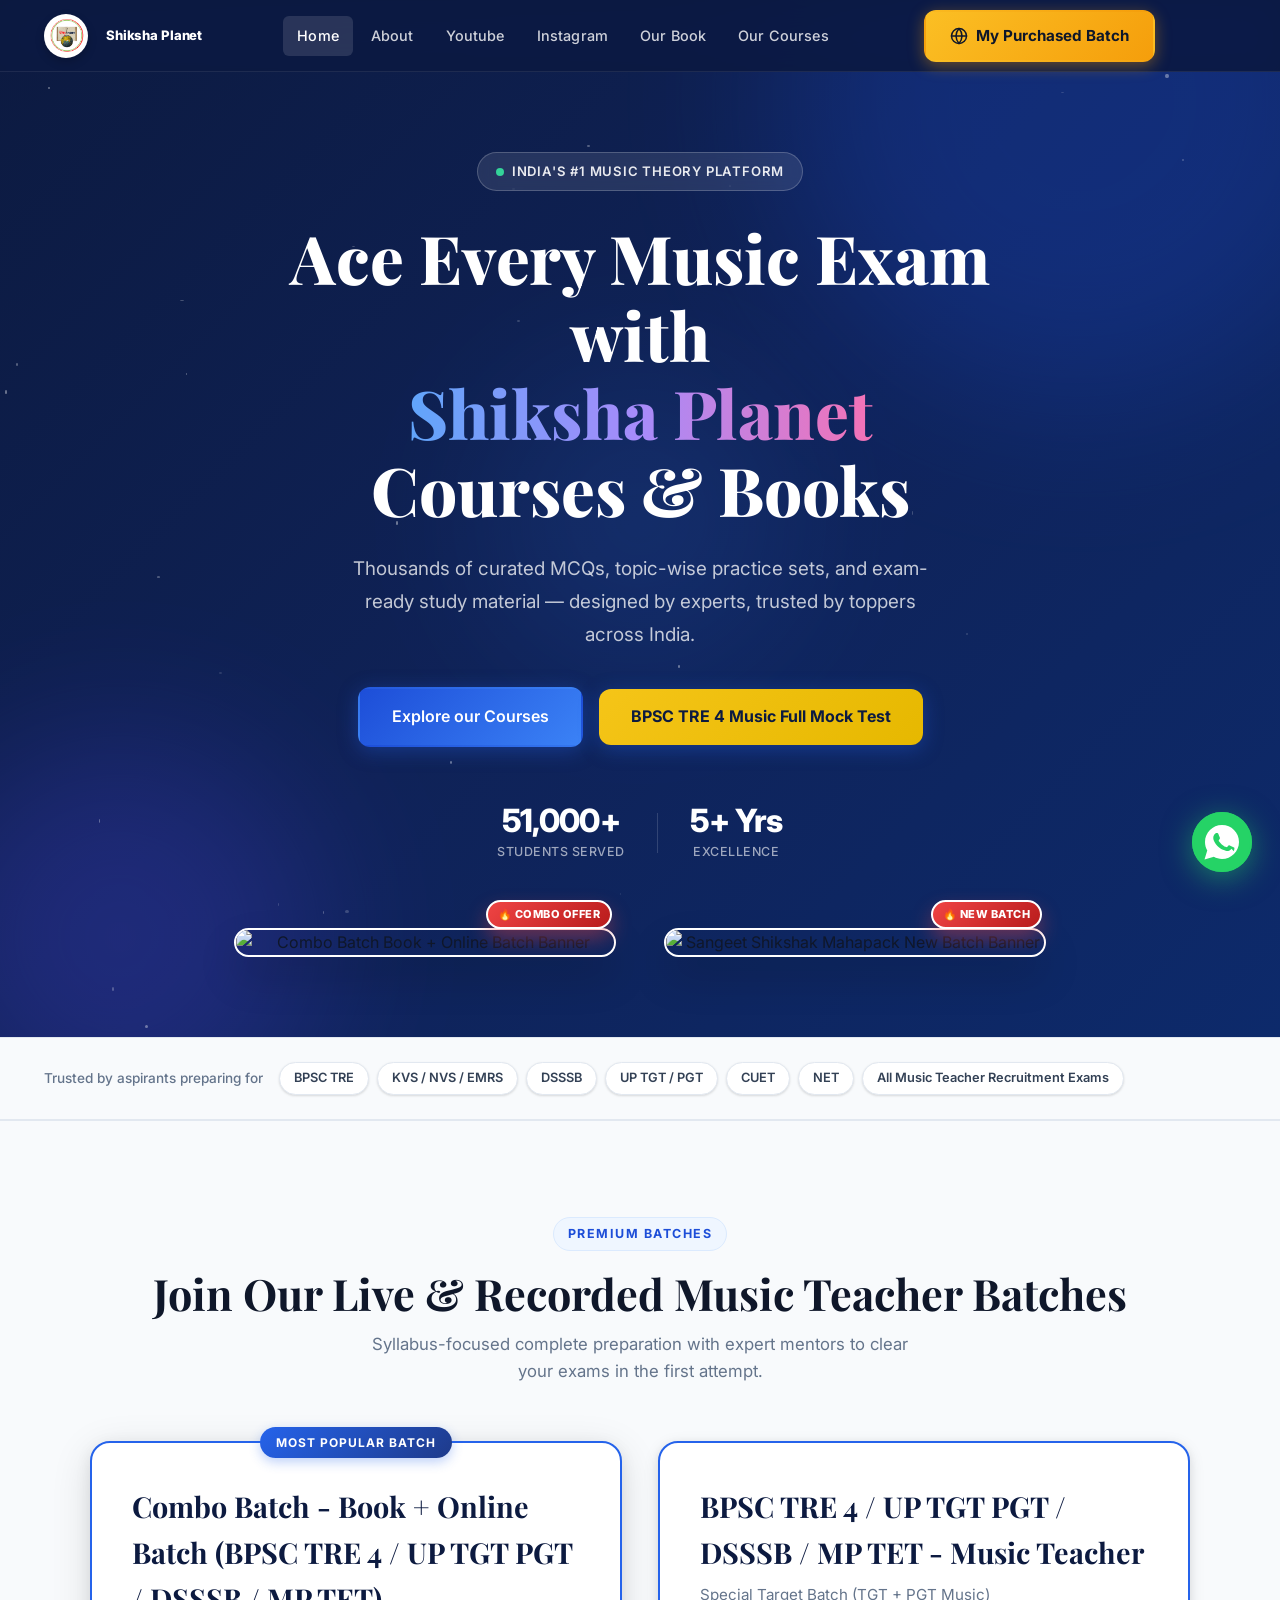
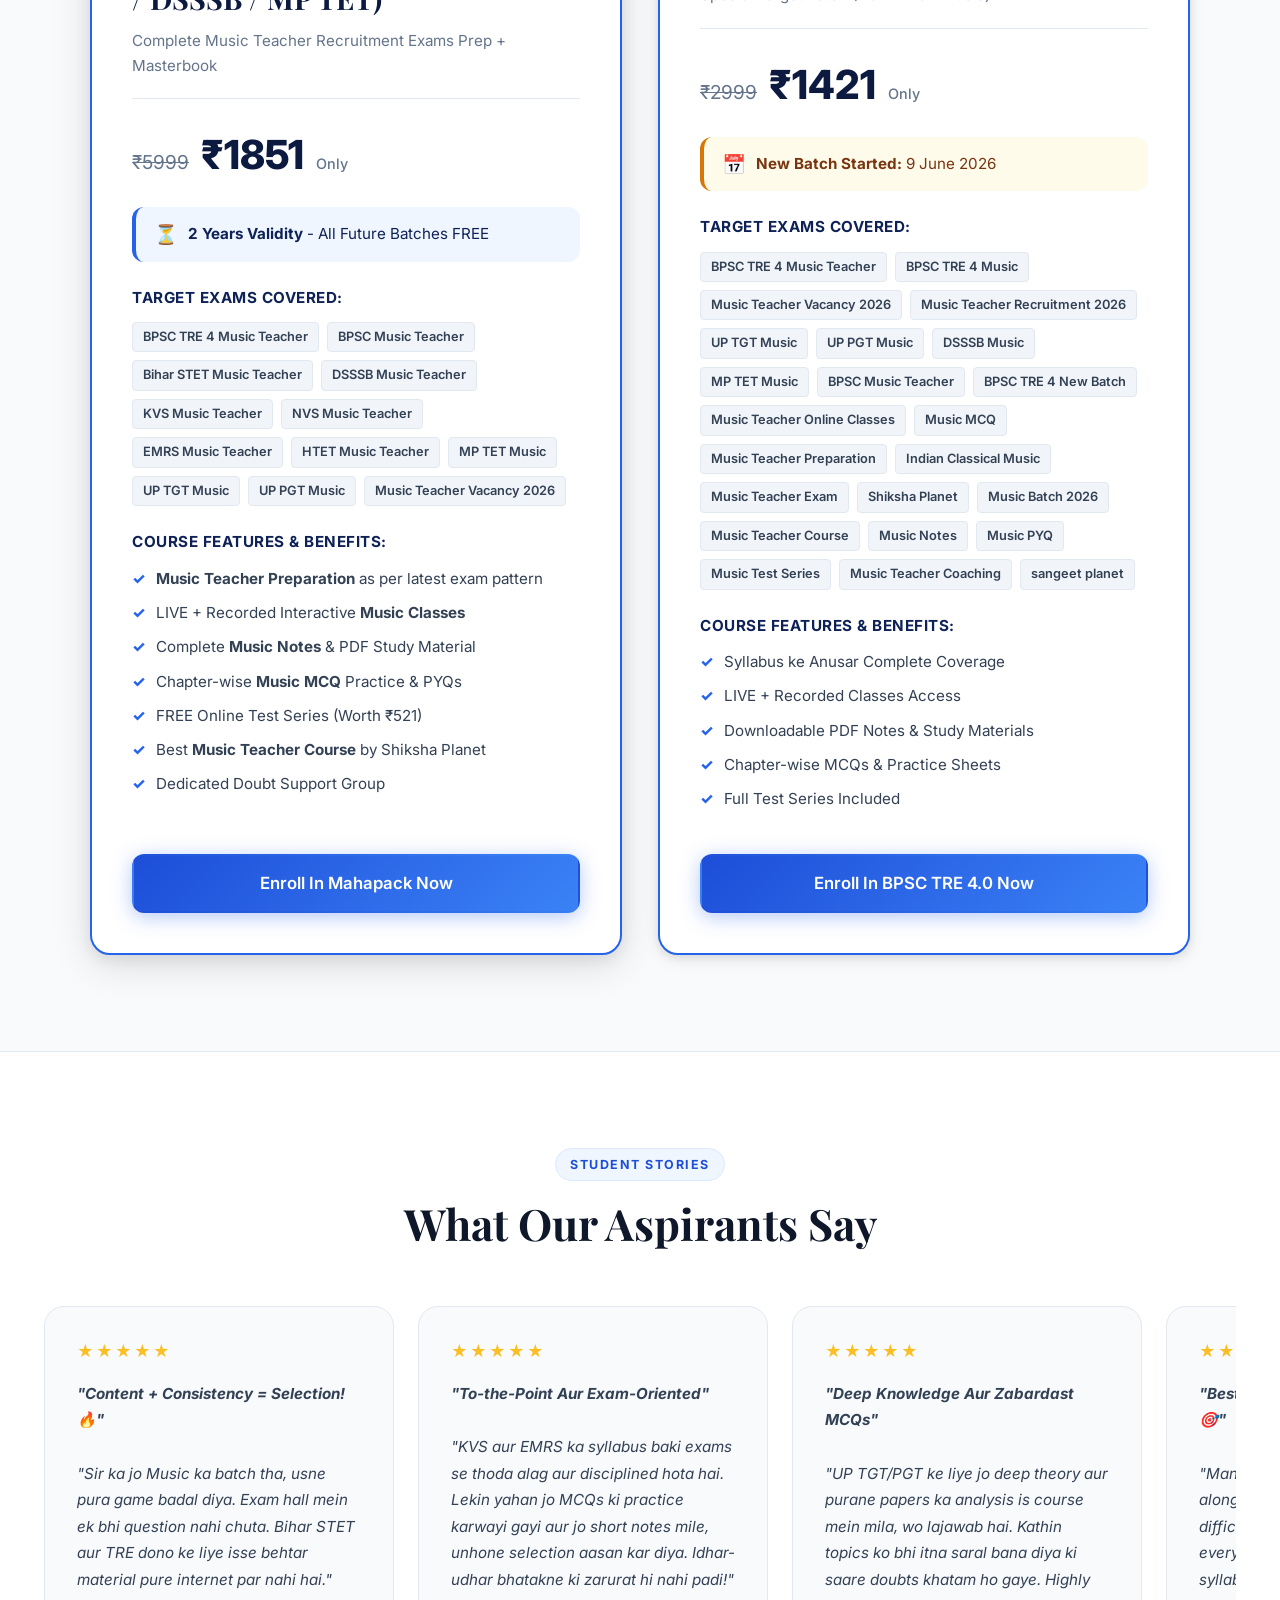
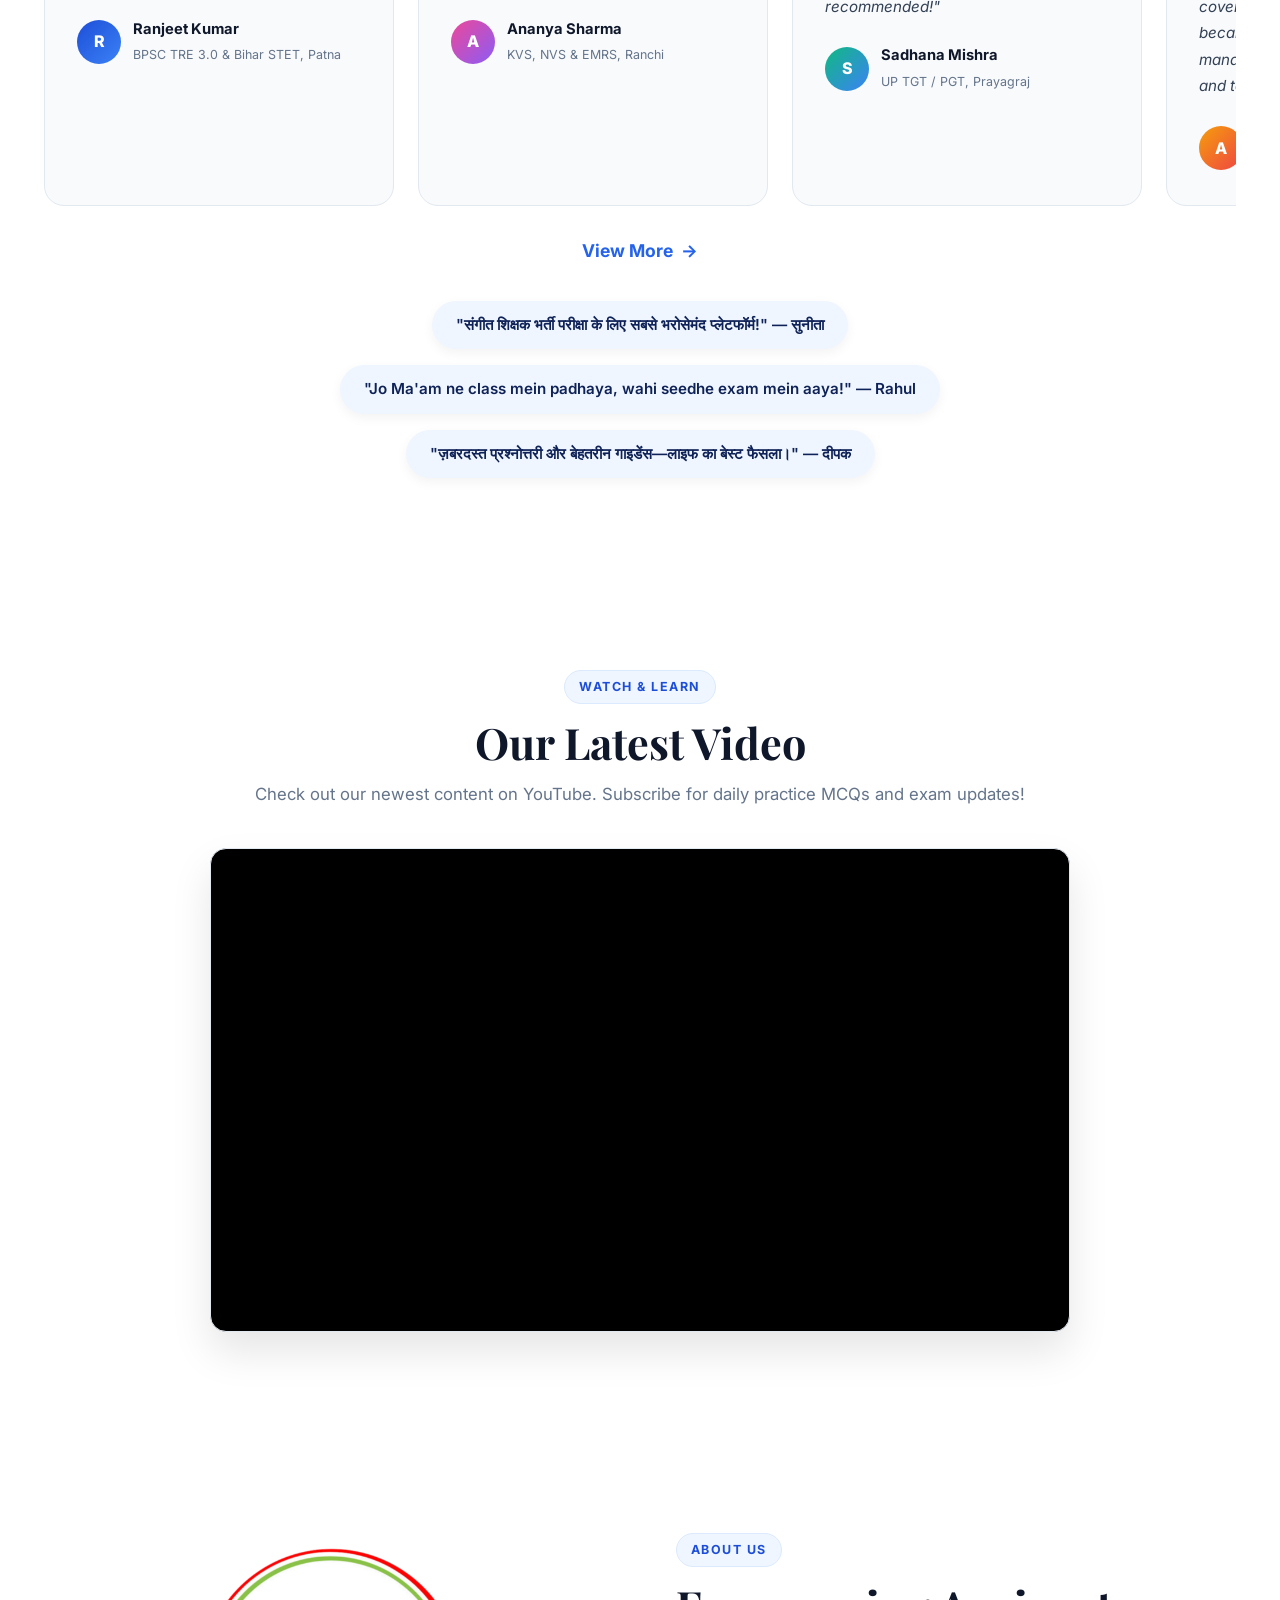
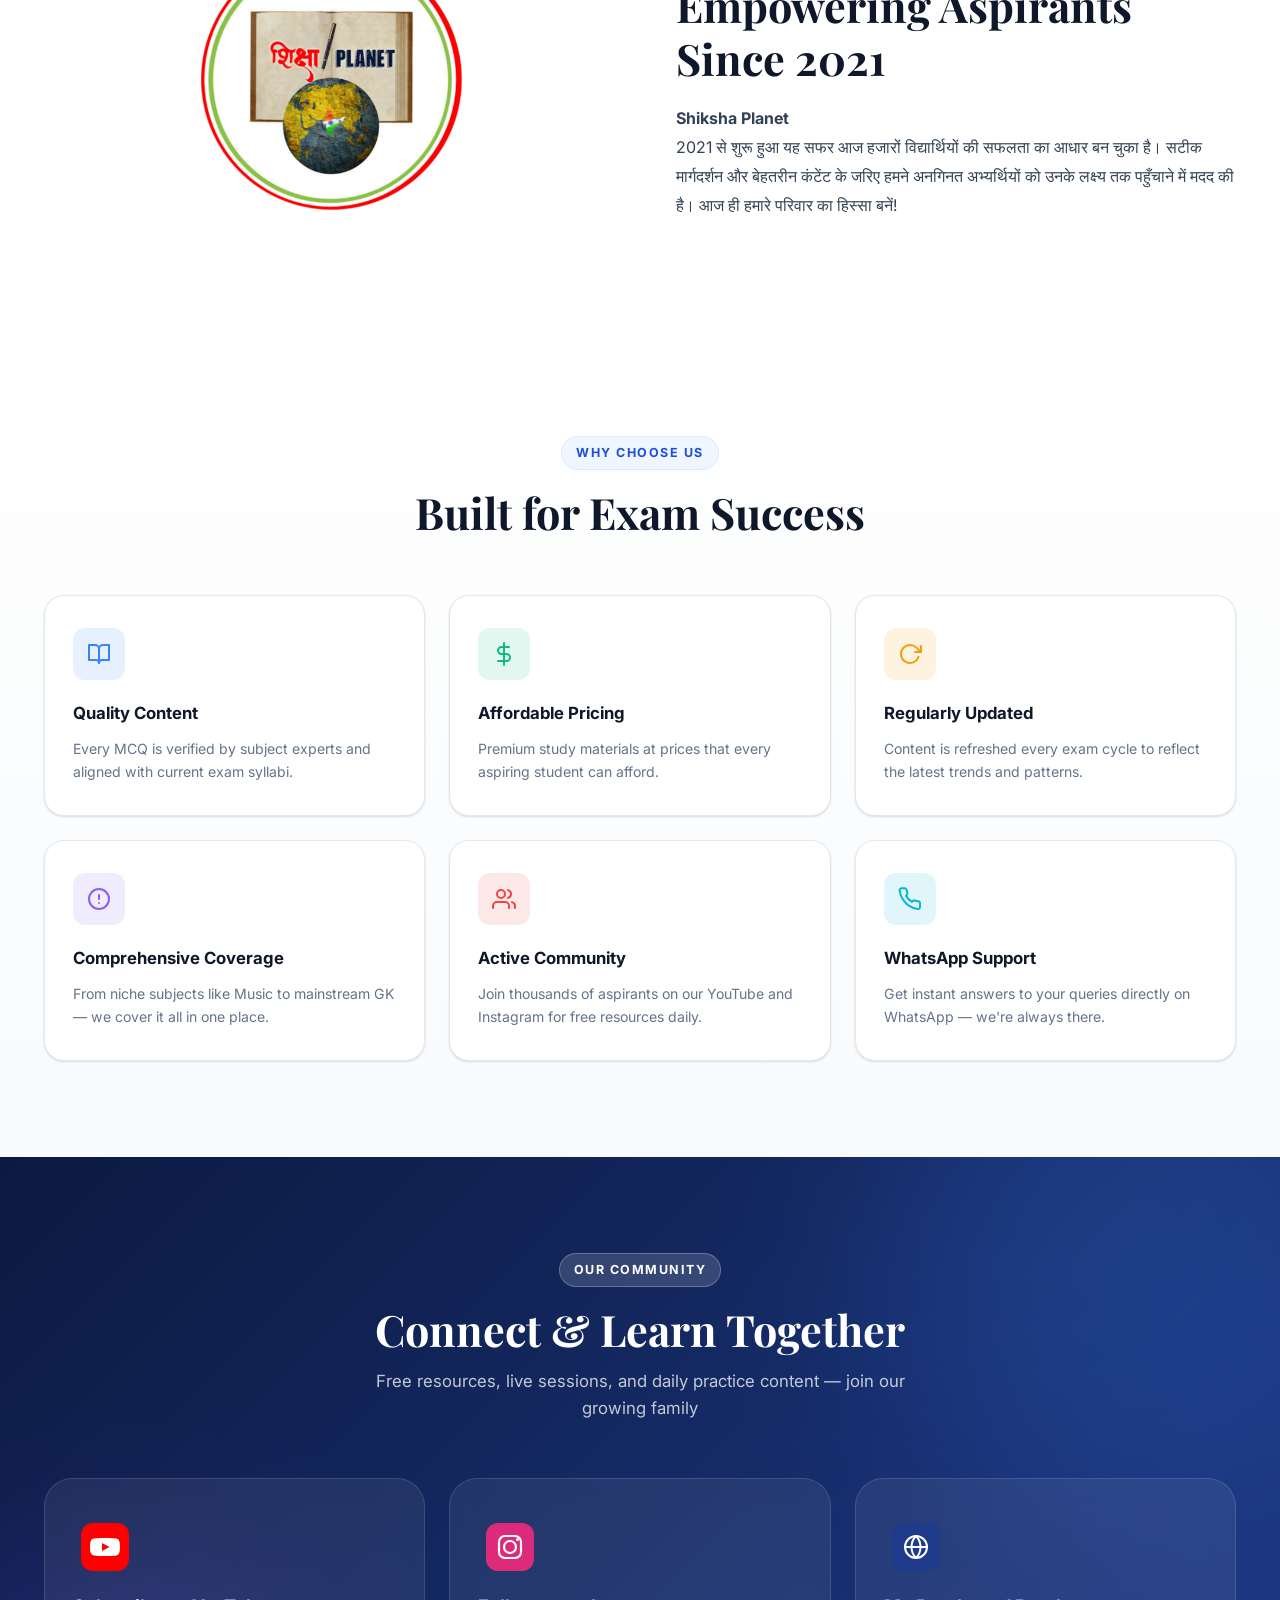
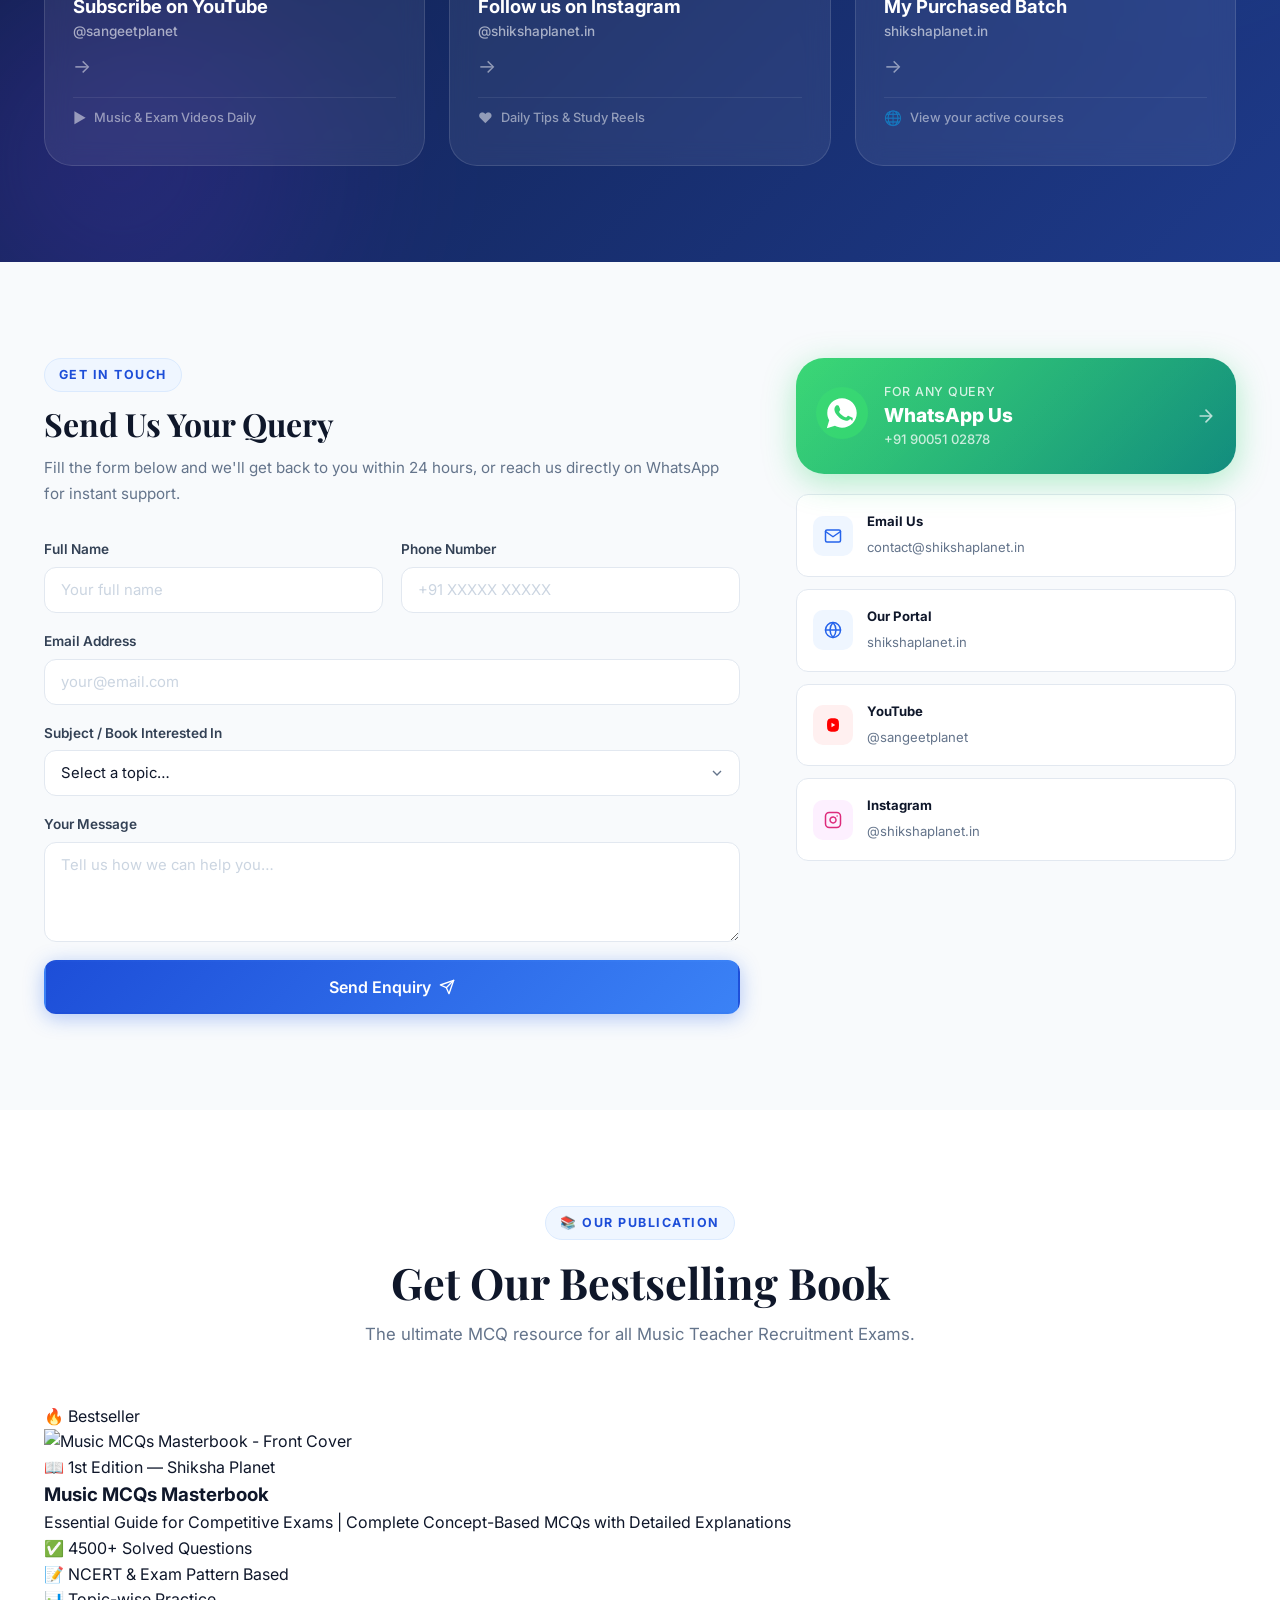
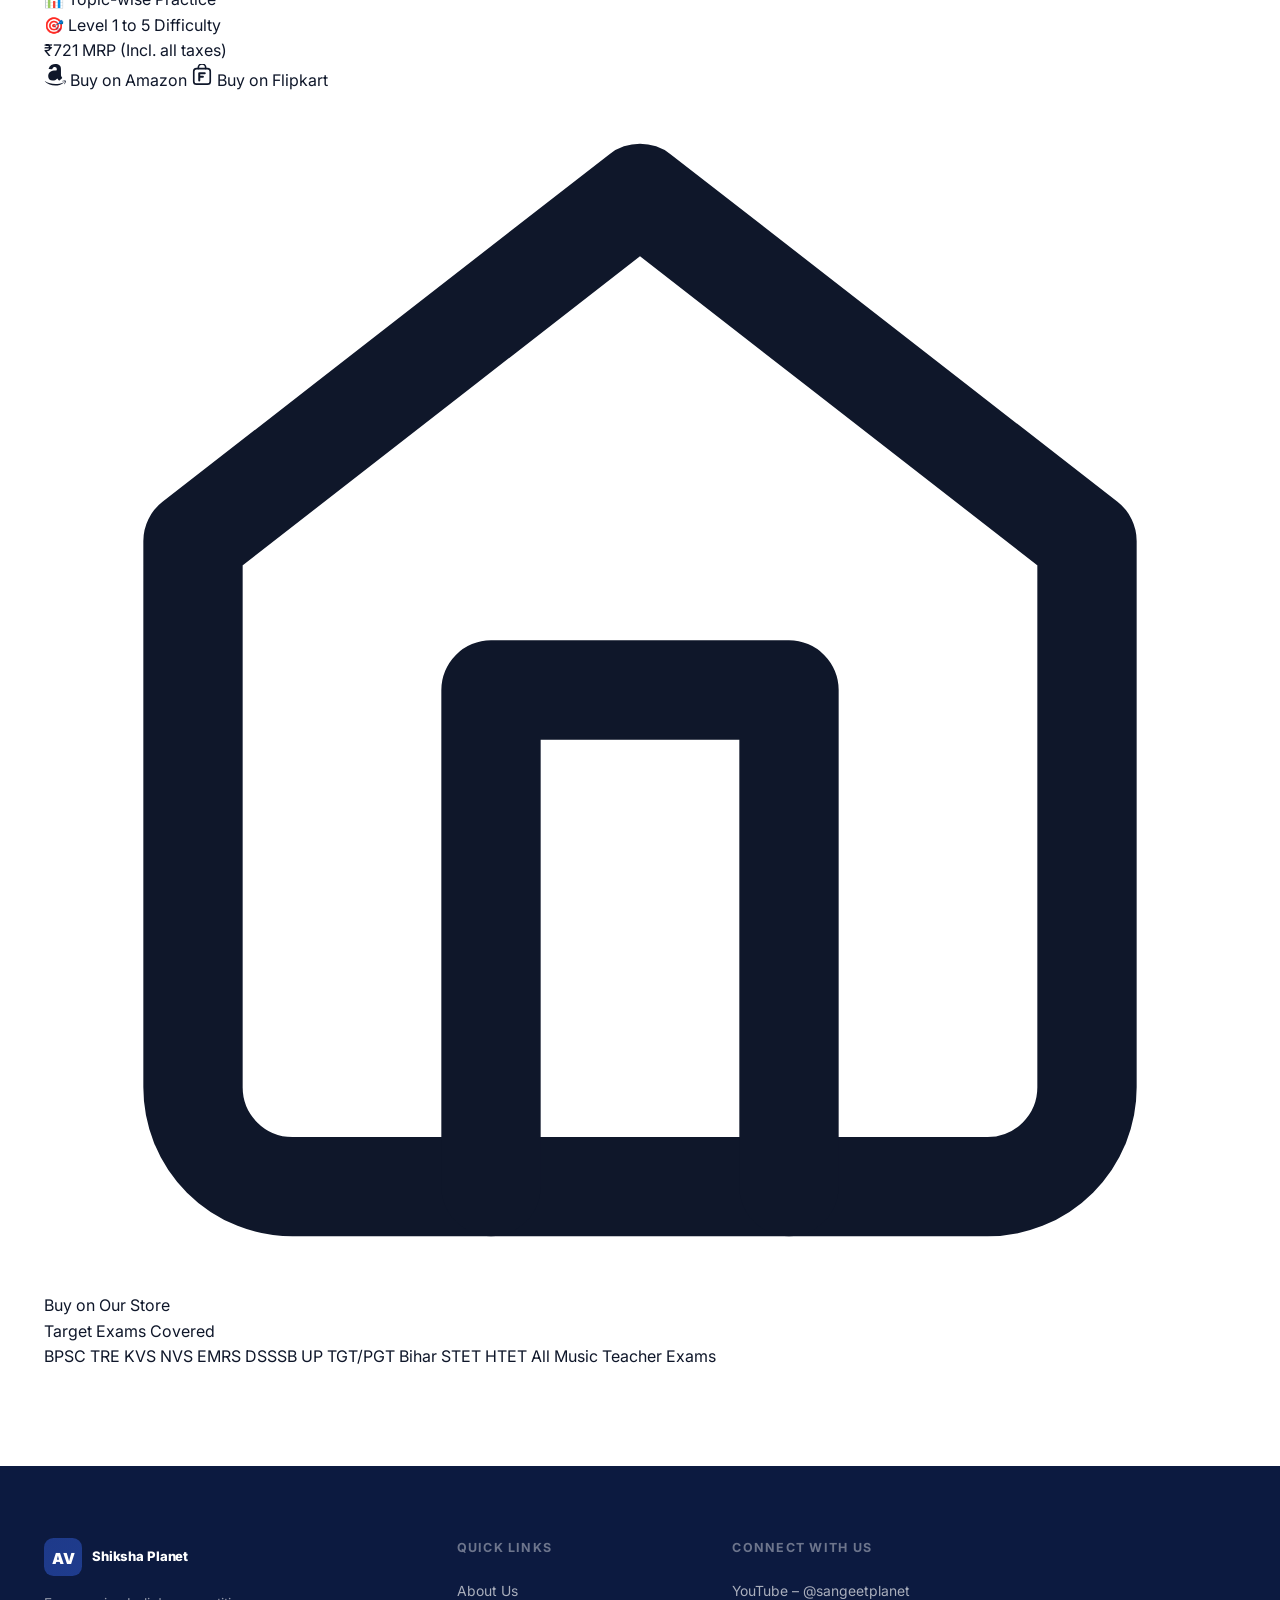
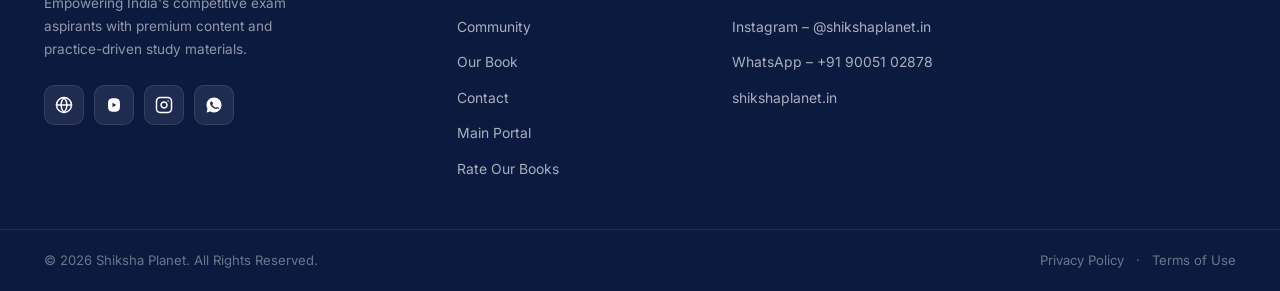
==== commit 37c2b35e: "Add files via upload" ====
--- a/index.html
+++ b/index.html
@@ -1,19 +1,145 @@
-<!DOCTYPE html>
+﻿<!DOCTYPE html>
 <html lang="en">
 <head>
   <meta charset="UTF-8" />
   <meta name="viewport" content="width=device-width, initial-scale=1.0" />
-  <title>Shiksha Planet | Premium Competitive Exam Courses</title>
-  <meta name="description" content="Shiksha Planet — India's trusted platform for competitive exam preparation courses, practice series, and study materials." />
-  <meta property="og:title" content="Shiksha Planet" />
-  <meta property="og:description" content="Premium competitive exam preparation courses and study materials." />
+  <title>Music Teacher Courses (BPSC, UP TGT/PGT, DSSSB, MP TET) | Shiksha Planet</title>
+  <meta name="description" content="Shiksha Planet — India's trusted platform for Music Teacher recruitment exam preparation (BPSC TRE 4, UP TGT/PGT, DSSSB, MP TET), online live/recorded batches, practice sets, and study materials." />
+  <meta property="og:title" content="Music Teacher Courses (BPSC, UP TGT/PGT, DSSSB, MP TET) | Shiksha Planet" />
+  <meta property="og:description" content="Premium competitive exam preparation courses, Music MCQs Masterbook, and practice study materials." />
   <meta property="og:type" content="website" />
+  <meta property="og:image" content="images/logo.png" />
   <meta name="keywords" content="BPSC TRE 4 Music Teacher, BPSC Music Teacher, Bihar STET Music, Bihar STET Music Teacher, DSSSB Music Teacher, KVS Music Teacher, NVS Music Teacher, EMRS Music Teacher, HTET Music Teacher, MP TET Music, UP TGT Music, UP PGT Music, Music Teacher Vacancy 2026, Music Teacher Exam, Sangeet Shikshak, Music Teacher Preparation, BPSC TRE 4 Vacancy, Bihar Teacher Vacancy, Music MCQ, Music Notes, Music Classes, Music Teacher Course, Shiksha Planet Music, shiksha planet, Music Teacher Online Classes, Music Teacher Preparation Batch, Sangeet Shikshak Batch, BPSC Music Teacher Course, Music Teacher Exam Preparation, Music Teacher Live Classes, Sangeet Shikshak Online Batch, up tgt pgt, htet music, dsssb music, nvs music, kvs music, emrs music, up tgt music, up pgt music, BPSC TRE 4 Music Class, Bihar Sangeet Shikshak Bharti" />
-  <link rel="canonical" href="https://store.shikshaplanet.in/" />
+  <link rel="icon" href="images/logo.png" type="image/png" />
+  <link rel="canonical" href="https://shikshaplanet.in/" />
   <link rel="preconnect" href="https://fonts.googleapis.com" />
   <link rel="preconnect" href="https://fonts.gstatic.com" crossorigin />
   <link href="https://fonts.googleapis.com/css2?family=Inter:wght@300;400;500;600;700;800;900&family=Playfair+Display:wght@600;700;800&display=swap" rel="stylesheet" />
   <link rel="stylesheet" href="style.css?v=2" />
+
+  <!-- Schema.org JSON-LD for Google SEO Rich Snippets -->
+  <script type="application/ld+json">
+  [
+    {
+      "@context": "https://schema.org",
+      "@type": "EducationalOrganization",
+      "name": "Shiksha Planet",
+      "url": "https://shikshaplanet.in/",
+      "logo": "https://shikshaplanet.in/images/logo.png",
+      "description": "India's trusted platform for Music Teacher recruitment exam preparation, online courses, and study materials.",
+      "sameAs": [
+        "https://www.youtube.com/@sangeetplanet",
+        "https://www.instagram.com/shikshaplanet.in"
+      ],
+      "aggregateRating": {
+        "@type": "AggregateRating",
+        "ratingValue": "4.9",
+        "reviewCount": "51000"
+      }
+    },
+    {
+      "@context": "https://schema.org",
+      "@type": "Course",
+      "name": "Combo Batch - Book + Online Batch (BPSC TRE 4 / UP TGT PGT / DSSSB / MP TET)",
+      "description": "Complete Music Teacher Recruitment Exams Prep + Masterbook",
+      "provider": {
+        "@type": "Organization",
+        "name": "Shiksha Planet"
+      },
+      "offers": {
+        "@type": "Offer",
+        "price": "1851",
+        "priceCurrency": "INR",
+        "availability": "https://schema.org/InStock",
+        "url": "https://store.shikshaplanet.in/new-courses/55-combo-batch-book-online-batch-bpsc-tre-4-up-tgt-pgt-dsssb-mp-tet"
+      }
+    },
+    {
+      "@context": "https://schema.org",
+      "@type": "Course",
+      "name": "BPSC TRE 4 / UP TGT PGT / DSSSB / MP TET - Music Teacher",
+      "description": "Special Target Batch (TGT + PGT Music Teacher Exam Prep)",
+      "provider": {
+        "@type": "Organization",
+        "name": "Shiksha Planet"
+      },
+      "offers": {
+        "@type": "Offer",
+        "price": "1421",
+        "priceCurrency": "INR",
+        "availability": "https://schema.org/InStock",
+        "url": "https://store.shikshaplanet.in/new-courses/49-bpsc-tre-4-music-new-batch"
+      }
+    },
+    {
+      "@context": "https://schema.org",
+      "@type": "Book",
+      "name": "Music MCQs Masterbook",
+      "author": {
+        "@type": "Organization",
+        "name": "Shiksha Planet"
+      },
+      "workExample": {
+        "@type": "Book",
+        "isbn": "9788168646919",
+        "bookEdition": "1st Edition",
+        "bookFormat": "https://schema.org/Paperback"
+      },
+      "offers": {
+        "@type": "Offer",
+        "price": "721",
+        "priceCurrency": "INR",
+        "availability": "https://schema.org/InStock"
+      }
+    },
+    {
+      "@context": "https://schema.org",
+      "@type": "FAQPage",
+      "mainEntity": [
+        {
+          "@type": "Question",
+          "name": "Shiksha Planet ke Online Courses / Batches kaise join karein?",
+          "acceptedAnswer": {
+            "@type": "Answer",
+            "text": "Aap humare Courses section se 'Enroll Now' button par click karke direct Shiksha Planet Portal ya App se batch join kar sakte hain. Payment hote hi batch turant aapke account mein activate ho jaayega."
+          }
+        },
+        {
+          "@type": "Question",
+          "name": "PDF Notes, Chapter-wise MCQs aur Test Series kaise milenge?",
+          "acceptedAnswer": {
+            "@type": "Answer",
+            "text": "Batch join karne ke baad aapko App aur Web Portal dono par sabhi PDF Notes, Topic-wise Practice Sets aur Full Length Test Series milenge jinhe aap kabhi bhi access kar sakte hain."
+          }
+        },
+        {
+          "@type": "Question",
+          "name": "Music MCQs Masterbook ki Home Delivery kitne din mein hoti hai?",
+          "acceptedAnswer": {
+            "@type": "Answer",
+            "text": "Amazon, Flipkart ya Shiksha Planet Store se order karne ke baad book 3 se 7 dino ke andar aapke diya gaye address par safely deliver kar di jaati hai."
+          }
+        },
+        {
+          "@type": "Question",
+          "name": "Batches ki Validity kitni hoti hai aur Live / Recorded Classes kitni baar dekh sakte hain?",
+          "acceptedAnswer": {
+            "@type": "Answer",
+            "text": "Batches mein unlimited views ke saath Recorded Classes ka access rehta hai. Validity course ke anusar 1 Year se 2 Years (Mahapack/Combo) tak hoti hai."
+          }
+        },
+        {
+          "@type": "Question",
+          "name": "Payment ke baad agar koi issue aaye ya query ho to kahan contact karein?",
+          "acceptedAnswer": {
+            "@type": "Answer",
+            "text": "Aap humare official WhatsApp (+91 90051 02878) ya email (contact@shikshaplanet.in) par direct contact kar sakte hain. Humari team turant aapki help karegi."
+          }
+        }
+      ]
+    }
+  ]
+  </script>
 </head>
 <body>
 
@@ -36,6 +162,7 @@
         <a href="#about" class="nav-link">About</a>
         <a href="https://www.youtube.com/@sangeetplanet" target="_blank" rel="noopener noreferrer" class="nav-link">Youtube</a>
         <a href="https://www.instagram.com/shikshaplanet.in" target="_blank" rel="noopener noreferrer" class="nav-link">Instagram</a>
+        <a href="#books" class="nav-link">Our Book</a>
         <a href="https://store.shikshaplanet.in" target="_blank" rel="noopener noreferrer" class="nav-link">Our Courses</a>
       </nav>
 
@@ -66,6 +193,7 @@
       <a href="#about" class="mobile-nav-link">About</a>
       <a href="https://www.youtube.com/@sangeetplanet" target="_blank" rel="noopener noreferrer" class="mobile-nav-link">Youtube</a>
       <a href="https://www.instagram.com/shikshaplanet.in" target="_blank" rel="noopener noreferrer" class="mobile-nav-link">Instagram</a>
+      <a href="#books" class="mobile-nav-link">Our Book</a>
       <a href="https://store.shikshaplanet.in" target="_blank" rel="noopener noreferrer" class="mobile-nav-link">Our Courses</a>
     </nav>
     <a href="https://store.shikshaplanet.in/purchases?type=10" target="_blank" rel="noopener noreferrer" class="btn btn-portal mobile-portal-btn">
@@ -96,7 +224,7 @@
       <h1 class="hero-headline">
         Ace Every Music Exam with<br/>
         <span class="hero-gradient-text">Shiksha Planet</span><br/>
-        Courses
+        Courses & Books
       </h1>
       <p class="hero-desc">
         Thousands of curated MCQs, topic-wise practice sets, and exam-ready study material — designed by experts, trusted by toppers across India.
@@ -104,11 +232,9 @@
       <div class="hero-ctas">
         <a href="https://store.shikshaplanet.in" target="_blank" rel="noopener noreferrer" class="btn btn-primary btn-large" id="heroPortalBtn">
           Explore our Courses
-          <svg class="btn-icon-right" viewBox="0 0 24 24" fill="none" stroke="currentColor" stroke-width="2" stroke-linecap="round" stroke-linejoin="round" aria-hidden="true">
-            <path d="M18 13v6a2 2 0 0 1-2 2H5a2 2 0 0 1-2-2V8a2 2 0 0 1 2-2h6"/>
-            <polyline points="15 3 21 3 21 9"/>
-            <line x1="10" y1="14" x2="21" y2="3"/>
-          </svg>
+        </a>
+        <a href="https://store.shikshaplanet.in/new-courses/58-bpsc-tre-4-music-full-mock-test" target="_blank" rel="noopener noreferrer" class="btn btn-primary btn-large" id="heroMockTestBtn" style="background: linear-gradient(135deg, #f5c518, #e6b800); color: #0c1a40; border: none; font-weight: 700;">
+          BPSC TRE 4 Music Full Mock Test
         </a>
       </div>
       <div class="hero-stats">
@@ -126,19 +252,19 @@
       <!-- Promotional Poster Banners -->
       <div class="hero-banners-container" style="display: grid; grid-template-columns: repeat(auto-fit, minmax(300px, 1fr)); gap: 48px; margin-top: 64px; width: 100%; max-width: 1200px; margin-left: auto; margin-right: auto;">
         
-        <!-- Banner 1: Mahapack -->
+        <!-- Banner 1: Combo Pack -->
         <div class="hero-banner-wrap" style="position: relative; transition: transform 0.3s ease;">
-          <div class="badge-new-batch" style="z-index: 10; padding: 4px 10px; font-size: 11px; top: -28px; right: 4px; border-width: 2px;">🔥 Mahapack Offer</div>
-          <a href="https://store.shikshaplanet.in/new-courses/52-sangeet-shikshak-mahapack" target="_blank" rel="noopener noreferrer" style="display: block; cursor: pointer; border-radius: 16px; overflow: hidden; box-shadow: 0 20px 40px rgba(0,0,0,0.15); border: 2px solid var(--white);">
-            <img src="images/mahapack_poster.png" alt="Sangeet Shikshak Mahapack Banner" style="width: 100%; height: auto; display: block; object-fit: cover;" onmouseover="this.parentElement.parentElement.style.transform='scale(1.02)'" onmouseout="this.parentElement.parentElement.style.transform='scale(1)'" />
+          <div class="badge-new-batch" style="z-index: 10; padding: 4px 10px; font-size: 11px; top: -28px; right: 4px; border-width: 2px;">🔥 Combo Offer</div>
+          <a href="https://store.shikshaplanet.in/new-courses/55-combo-batch-book-online-batch-bpsc-tre-4-up-tgt-pgt-dsssb-mp-tet" target="_blank" rel="noopener noreferrer" style="display: block; cursor: pointer; border-radius: 16px; overflow: hidden; box-shadow: 0 20px 40px rgba(0,0,0,0.15); border: 2px solid var(--white);">
+            <img src="images/New Batch Combo Pack.png" alt="Combo Batch Book + Online Batch Banner" style="width: 100%; height: auto; display: block; object-fit: cover;" onmouseover="this.parentElement.parentElement.style.transform='scale(1.02)'" onmouseout="this.parentElement.parentElement.style.transform='scale(1)'" />
           </a>
         </div>
 
-        <!-- Banner 2: BPSC TRE 4.0 -->
+        <!-- Banner 2: New Batch / Sangeet Shikshak Mahapack -->
         <div class="hero-banner-wrap" style="position: relative; transition: transform 0.3s ease;">
           <div class="badge-new-batch" style="z-index: 10; padding: 4px 10px; font-size: 11px; top: -28px; right: 4px; border-width: 2px;">🔥 New Batch</div>
-          <a href="https://store.shikshaplanet.in/new-courses/49-bpsc-tre-4-music-new-batch" target="_blank" rel="noopener noreferrer" style="display: block; cursor: pointer; border-radius: 16px; overflow: hidden; box-shadow: 0 20px 40px rgba(0,0,0,0.15); border: 2px solid var(--white);">
-            <img src="images/course_banner.png" alt="BPSC TRE 4.0 TGT PGT Course Banner" style="width: 100%; height: auto; display: block; object-fit: cover;" onmouseover="this.parentElement.parentElement.style.transform='scale(1.02)'" onmouseout="this.parentElement.parentElement.style.transform='scale(1)'" />
+          <a href="https://store.shikshaplanet.in/new-courses/52-sangeet-shikshak-mahapack" target="_blank" rel="noopener noreferrer" style="display: block; cursor: pointer; border-radius: 16px; overflow: hidden; box-shadow: 0 20px 40px rgba(0,0,0,0.15); border: 2px solid var(--white);">
+            <img src="images/New Batch.png" alt="Sangeet Shikshak Mahapack New Batch Banner" style="width: 100%; height: auto; display: block; object-fit: cover;" onmouseover="this.parentElement.parentElement.style.transform='scale(1.02)'" onmouseout="this.parentElement.parentElement.style.transform='scale(1)'" />
           </a>
         </div>
 
@@ -177,16 +303,16 @@
       </div>
 
       <div class="courses-grid">
-        <!-- Course 1: Mahapack -->
-        <a href="https://store.shikshaplanet.in/new-courses/52-sangeet-shikshak-mahapack" target="_blank" rel="noopener noreferrer" class="course-card popular-card" style="text-decoration: none; color: inherit; display: flex;">
+        <!-- Course 1: Combo Batch -->
+        <a href="https://store.shikshaplanet.in/new-courses/55-combo-batch-book-online-batch-bpsc-tre-4-up-tgt-pgt-dsssb-mp-tet" target="_blank" rel="noopener noreferrer" class="course-card popular-card" style="text-decoration: none; color: inherit; display: flex;">
           <div class="popular-badge">Most Popular Batch</div>
           <div class="course-card-header">
-            <h3>Sangeet Shikshak Mahapack</h3>
-            <p class="course-tagline">Complete Music Teacher Recruitment Exams Prep</p>
+            <h3>Combo Batch - Book + Online Batch (BPSC TRE 4 / UP TGT PGT / DSSSB / MP TET)</h3>
+            <p class="course-tagline">Complete Music Teacher Recruitment Exams Prep + Masterbook</p>
           </div>
           <div class="course-price-box">
             <span class="original-price">₹5999</span>
-            <span class="current-price">₹2821</span>
+            <span class="current-price">₹1851</span>
             <span class="price-suffix">Only</span>
           </div>
           <div class="validity-banner">
@@ -229,7 +355,7 @@
         <!-- Course 2: BPSC TRE 4.0 -->
         <a href="https://store.shikshaplanet.in/new-courses/49-bpsc-tre-4-music-new-batch" target="_blank" rel="noopener noreferrer" class="course-card" style="text-decoration: none; color: inherit; display: flex;">
           <div class="course-card-header">
-            <h3>BPSC TRE 4.0 Music Batch</h3>
+            <h3>BPSC TRE 4 / UP TGT PGT / DSSSB / MP TET - Music Teacher</h3>
             <p class="course-tagline">Special Target Batch (TGT + PGT Music)</p>
           </div>
           <div class="course-price-box">
@@ -243,10 +369,29 @@
           <div class="target-exams-box">
             <h4>Target Exams Covered:</h4>
             <div class="exams-tags">
-              <span>BPSC TRE 4.0 TGT Music</span>
-              <span>BPSC TRE 4.0 PGT Music</span>
-              <span>BPSC TRE 4 Music Class</span>
-              <span>Bihar Sangeet Shikshak Bharti</span>
+              <span>BPSC TRE 4 Music Teacher</span>
+              <span>BPSC TRE 4 Music</span>
+              <span>Music Teacher Vacancy 2026</span>
+              <span>Music Teacher Recruitment 2026</span>
+              <span>UP TGT Music</span>
+              <span>UP PGT Music</span>
+              <span>DSSSB Music</span>
+              <span>MP TET Music</span>
+              <span>BPSC Music Teacher</span>
+              <span>BPSC TRE 4 New Batch</span>
+              <span>Music Teacher Online Classes</span>
+              <span>Music MCQ</span>
+              <span>Music Teacher Preparation</span>
+              <span>Indian Classical Music</span>
+              <span>Music Teacher Exam</span>
+              <span>Shiksha Planet</span>
+              <span>Music Batch 2026</span>
+              <span>Music Teacher Course</span>
+              <span>Music Notes</span>
+              <span>Music PYQ</span>
+              <span>Music Test Series</span>
+              <span>Music Teacher Coaching</span>
+              <span>sangeet planet</span>
             </div>
           </div>
           <div class="course-features-list">
@@ -726,6 +871,95 @@
         </div>
       </div>
 
+    </div>
+  </section>
+
+  <!-- ============================================================
+       OUR BOOKS
+  ============================================================ -->
+  <section class="section books-section" id="books" aria-label="Our Books">
+    <div class="container">
+      <div class="section-header">
+        <div class="section-tag">📚 Our Publication</div>
+        <h2 class="section-title">Get Our Bestselling Book</h2>
+        <p class="section-subtitle">The ultimate MCQ resource for all Music Teacher Recruitment Exams.</p>
+      </div>
+
+      <div class="book-showcase">
+        <!-- Book Cover with 3D Effect -->
+        <div class="book-cover-wrapper">
+          <div class="book-3d">
+            <span class="book-badge">🔥 Bestseller</span>
+            <img src="images/book_front.png" alt="Music MCQs Masterbook - Front Cover" loading="lazy" />
+          </div>
+        </div>
+
+        <!-- Book Details -->
+        <div class="book-details">
+          <div class="book-tag">📖 1st Edition — Shiksha Planet</div>
+          <h3 class="book-title">Music MCQs Masterbook</h3>
+          <p class="book-subtitle">Essential Guide for Competitive Exams | Complete Concept-Based MCQs with Detailed Explanations</p>
+
+          <div class="book-features">
+            <div class="book-feature">
+              <span class="book-feature-icon">✅</span>
+              <span>4500+ Solved Questions</span>
+            </div>
+            <div class="book-feature">
+              <span class="book-feature-icon">📝</span>
+              <span>NCERT & Exam Pattern Based</span>
+            </div>
+            <div class="book-feature">
+              <span class="book-feature-icon">📊</span>
+              <span>Topic-wise Practice</span>
+            </div>
+            <div class="book-feature">
+              <span class="book-feature-icon">🎯</span>
+              <span>Level 1 to 5 Difficulty</span>
+            </div>
+          </div>
+
+          <div class="book-price-row">
+            <span class="book-price">₹721</span>
+            <span class="book-price-mrp">MRP (Incl. all taxes)</span>
+          </div>
+
+          <div class="book-buy-buttons">
+            <!-- Amazon -->
+            <a href="https://www.amazon.in/dp/8168646916" target="_blank" rel="noopener noreferrer" class="book-buy-btn btn-buy-amazon" id="buyAmazonBtn">
+              <svg viewBox="0 0 24 24" width="22" height="22" fill="currentColor"><path d="M13.958 10.09c0 1.232.029 2.256-.591 3.351-.502.891-1.301 1.438-2.186 1.438-1.214 0-1.922-.924-1.922-2.292 0-2.692 2.415-3.182 4.7-3.182v.685zm3.186 7.705a.66.66 0 0 1-.753.077c-1.06-.878-1.25-1.284-1.828-2.119-1.746 1.78-2.983 2.314-5.246 2.314-2.68 0-4.764-1.653-4.764-4.96 0-2.583 1.4-4.339 3.392-5.198 1.726-.755 4.14-.889 5.986-1.098v-.41c0-.752.058-1.642-.383-2.292-.385-.579-1.124-.82-1.775-.82-1.205 0-2.277.618-2.54 1.897-.054.285-.261.566-.549.58l-3.065-.33c-.259-.058-.548-.266-.474-.66C6.068 1.526 9.424 0 12.407 0c1.524 0 3.516.406 4.718 1.564 1.524 1.426 1.378 3.329 1.378 5.404v4.894c0 1.472.611 2.119 1.187 2.915.202.282.246.62-.013.829-.648.543-1.8 1.555-2.434 2.124l-.1.064zM21.483 20.36C19.025 22.39 15.41 23.5 12.287 23.5c-4.375 0-8.317-1.617-11.298-4.308-.234-.212-.025-.502.256-.337 3.218 1.872 7.2 2.998 11.312 2.998 2.772 0 5.822-.575 8.631-1.764.424-.182.778.278.368.573l-.073-.302zm1.174-1.342c-.32-.41-2.115-.194-2.923-.098-.245.03-.283-.184-.062-.338 1.43-1.005 3.779-.715 4.053-.378.275.34-.072 2.687-1.414 3.808-.206.172-.403.08-.311-.148.302-.753.98-2.438.657-2.846z"/></svg>
+              <span>Buy on Amazon</span>
+            </a>
+
+            <!-- Flipkart -->
+            <a href="https://www.flipkart.com/[base64]/p/itm18220b61c4427?pid=9788168646919" target="_blank" rel="noopener noreferrer" class="book-buy-btn btn-buy-flipkart" id="buyFlipkartBtn">
+              <svg viewBox="0 0 24 24" width="22" height="22" fill="none" stroke="currentColor" stroke-width="1.8" stroke-linecap="round" stroke-linejoin="round"><rect x="3" y="5" width="18" height="17" rx="3"/><path d="M8 5V4a4 4 0 0 1 8 0v1"/><path d="M9 10h6M9 10v8M9 14h4" stroke-width="2.2"/></svg>
+              <span>Buy on Flipkart</span>
+            </a>
+
+            <!-- Store -->
+            <a href="https://store.shikshaplanet.in/books" target="_blank" rel="noopener noreferrer" class="book-buy-btn btn-buy-store" id="buyStoreBtn">
+              <svg viewBox="0 0 24 24" fill="none" stroke="currentColor" stroke-width="2" stroke-linecap="round" stroke-linejoin="round"><path d="M3 9l9-7 9 7v11a2 2 0 0 1-2 2H5a2 2 0 0 1-2-2z"/><polyline points="9 22 9 12 15 12 15 22"/></svg>
+              <span>Buy on Our Store</span>
+            </a>
+          </div>
+
+          <div class="book-exams-strip">
+            <div class="book-exams-label">Target Exams Covered</div>
+            <div class="book-exam-tags">
+              <span class="book-exam-tag">BPSC TRE</span>
+              <span class="book-exam-tag">KVS</span>
+              <span class="book-exam-tag">NVS</span>
+              <span class="book-exam-tag">EMRS</span>
+              <span class="book-exam-tag">DSSSB</span>
+              <span class="book-exam-tag">UP TGT/PGT</span>
+              <span class="book-exam-tag">Bihar STET</span>
+              <span class="book-exam-tag">HTET</span>
+              <span class="book-exam-tag">All Music Teacher Exams</span>
+            </div>
+          </div>
+        </div>
+      </div>
     </div>
   </section>
 
@@ -785,9 +1019,10 @@
           <ul>
             <li><a href="#about">About Us</a></li>
             <li><a href="#community">Community</a></li>
+            <li><a href="#books">Our Book</a></li>
             <li><a href="#contact">Contact</a></li>
             <li><a href="https://store.shikshaplanet.in" target="_blank" rel="noopener noreferrer">Main Portal</a></li>
-            <li><a href="./rate-us">Rate Our Books</a></li>
+            <li><a href="./rate-us/index.html">Rate Our Books</a></li>
           </ul>
         </div>
 
@@ -837,7 +1072,7 @@
 
   <!-- Mobile Bottom Navigation Bar -->
   <nav class="mobile-bottom-nav" id="mobileBottomNav" aria-label="Mobile bottom navigation">
-    <a href="#products" class="bottom-nav-item" id="bnBooks">
+    <a href="#books" class="bottom-nav-item" id="bnBooks">
       <svg viewBox="0 0 24 24" fill="none" stroke="currentColor" stroke-width="2" stroke-linecap="round" stroke-linejoin="round"><path d="M4 19.5A2.5 2.5 0 0 1 6.5 17H20"/><path d="M6.5 2H20v20H6.5A2.5 2.5 0 0 1 4 19.5v-15A2.5 2.5 0 0 1 6.5 2z"/></svg>
       <span>Books</span>
     </a>
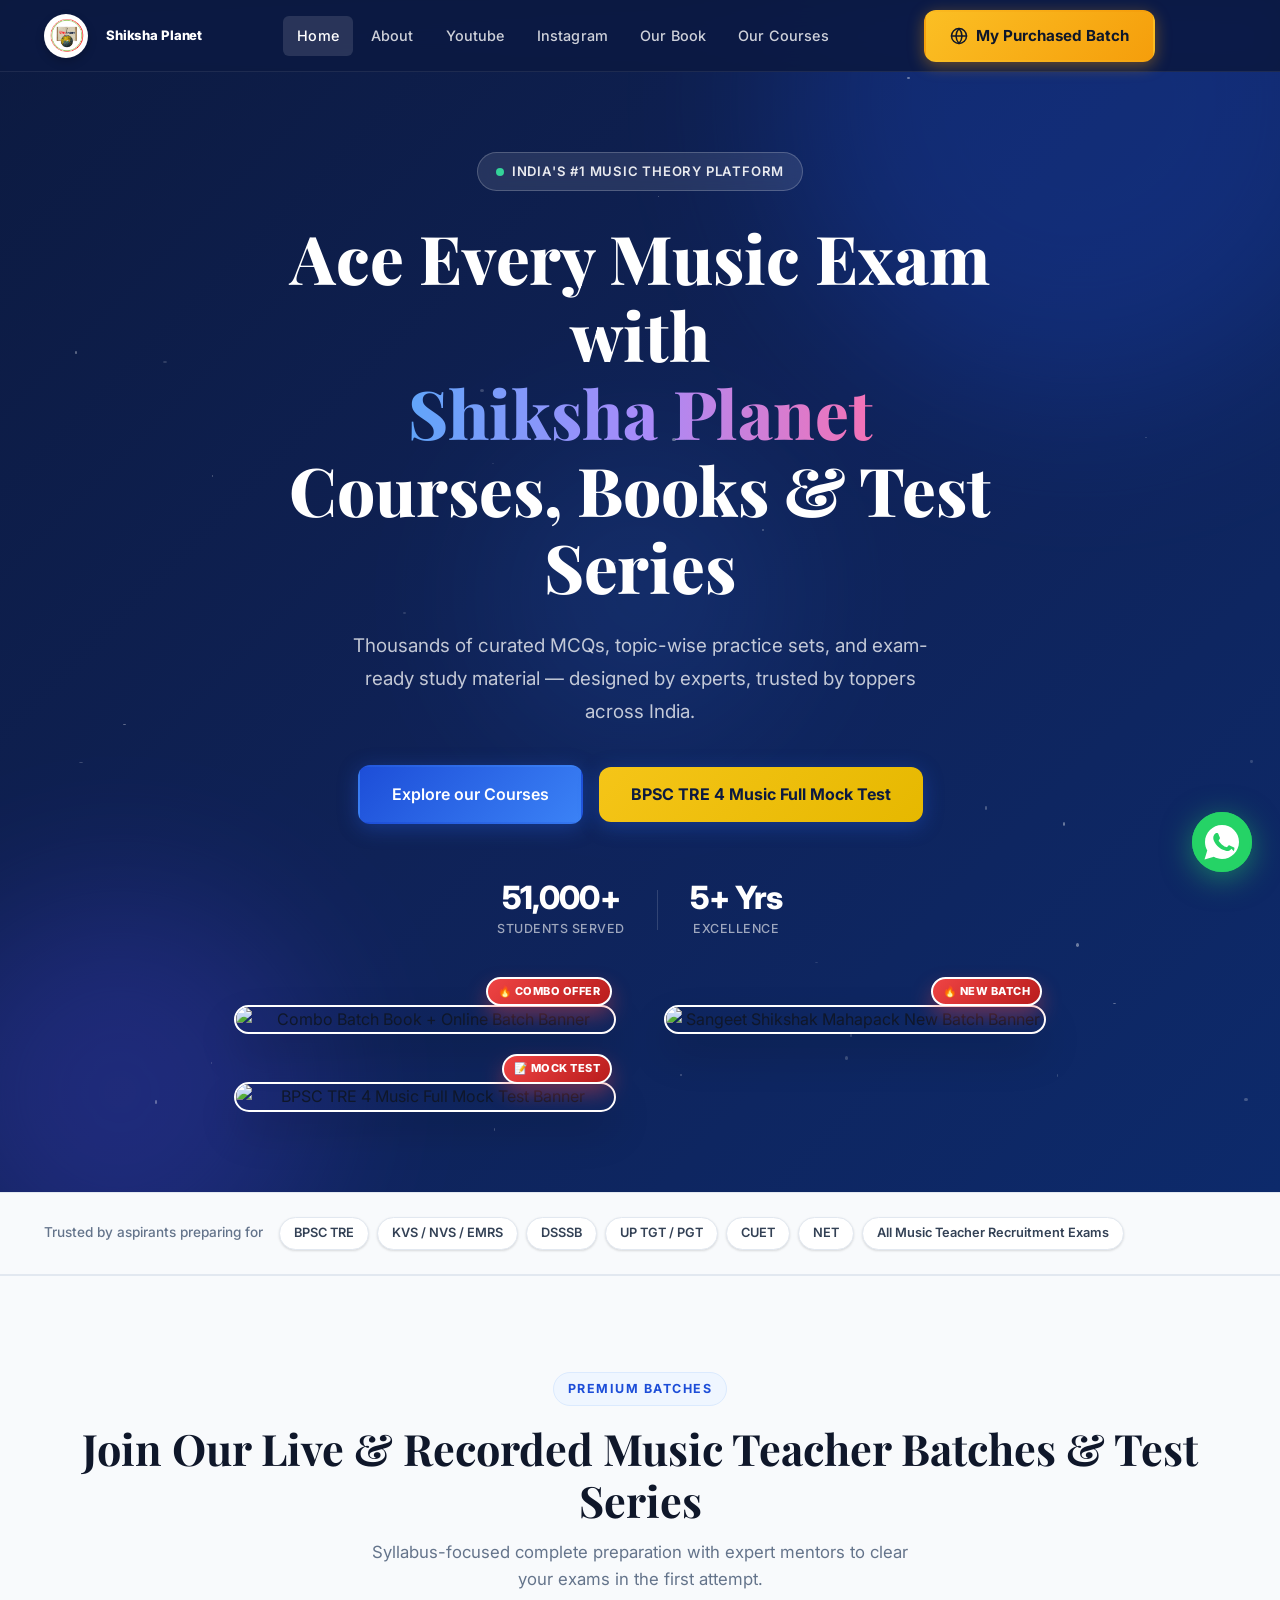
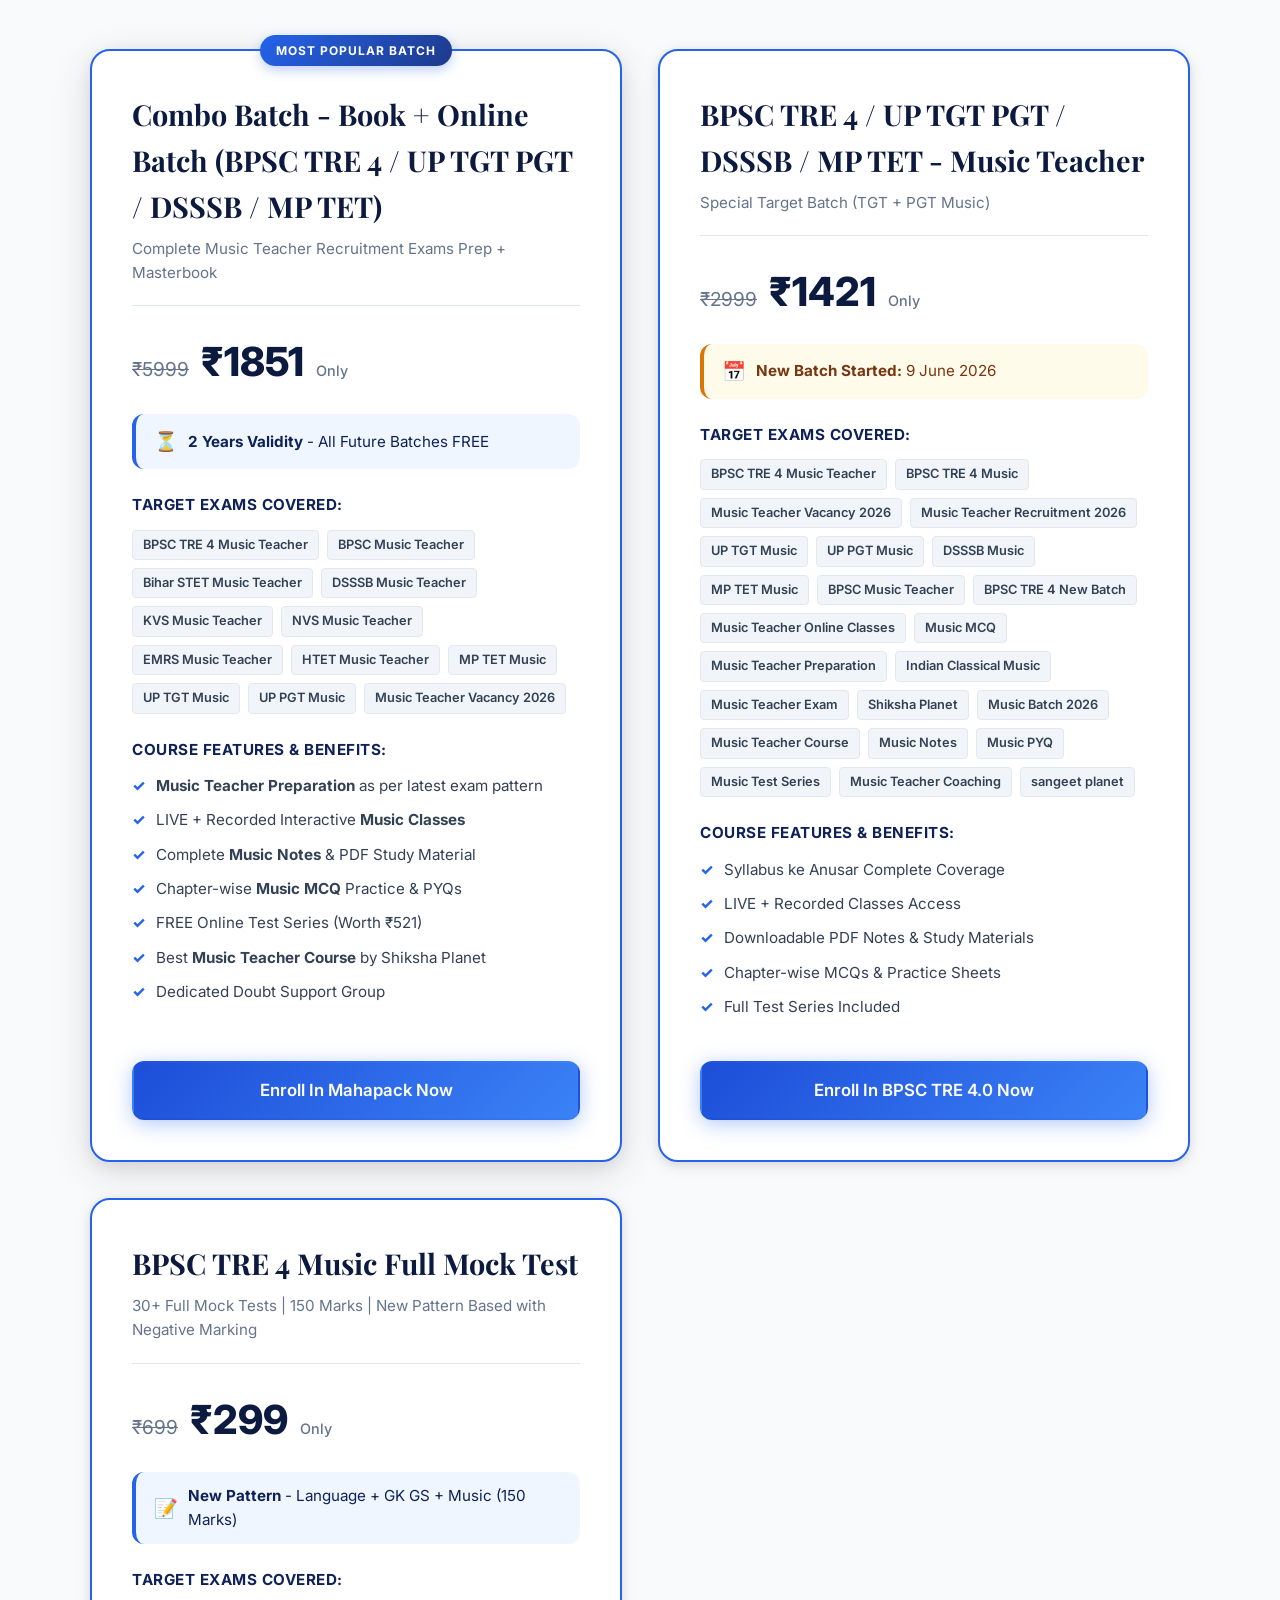
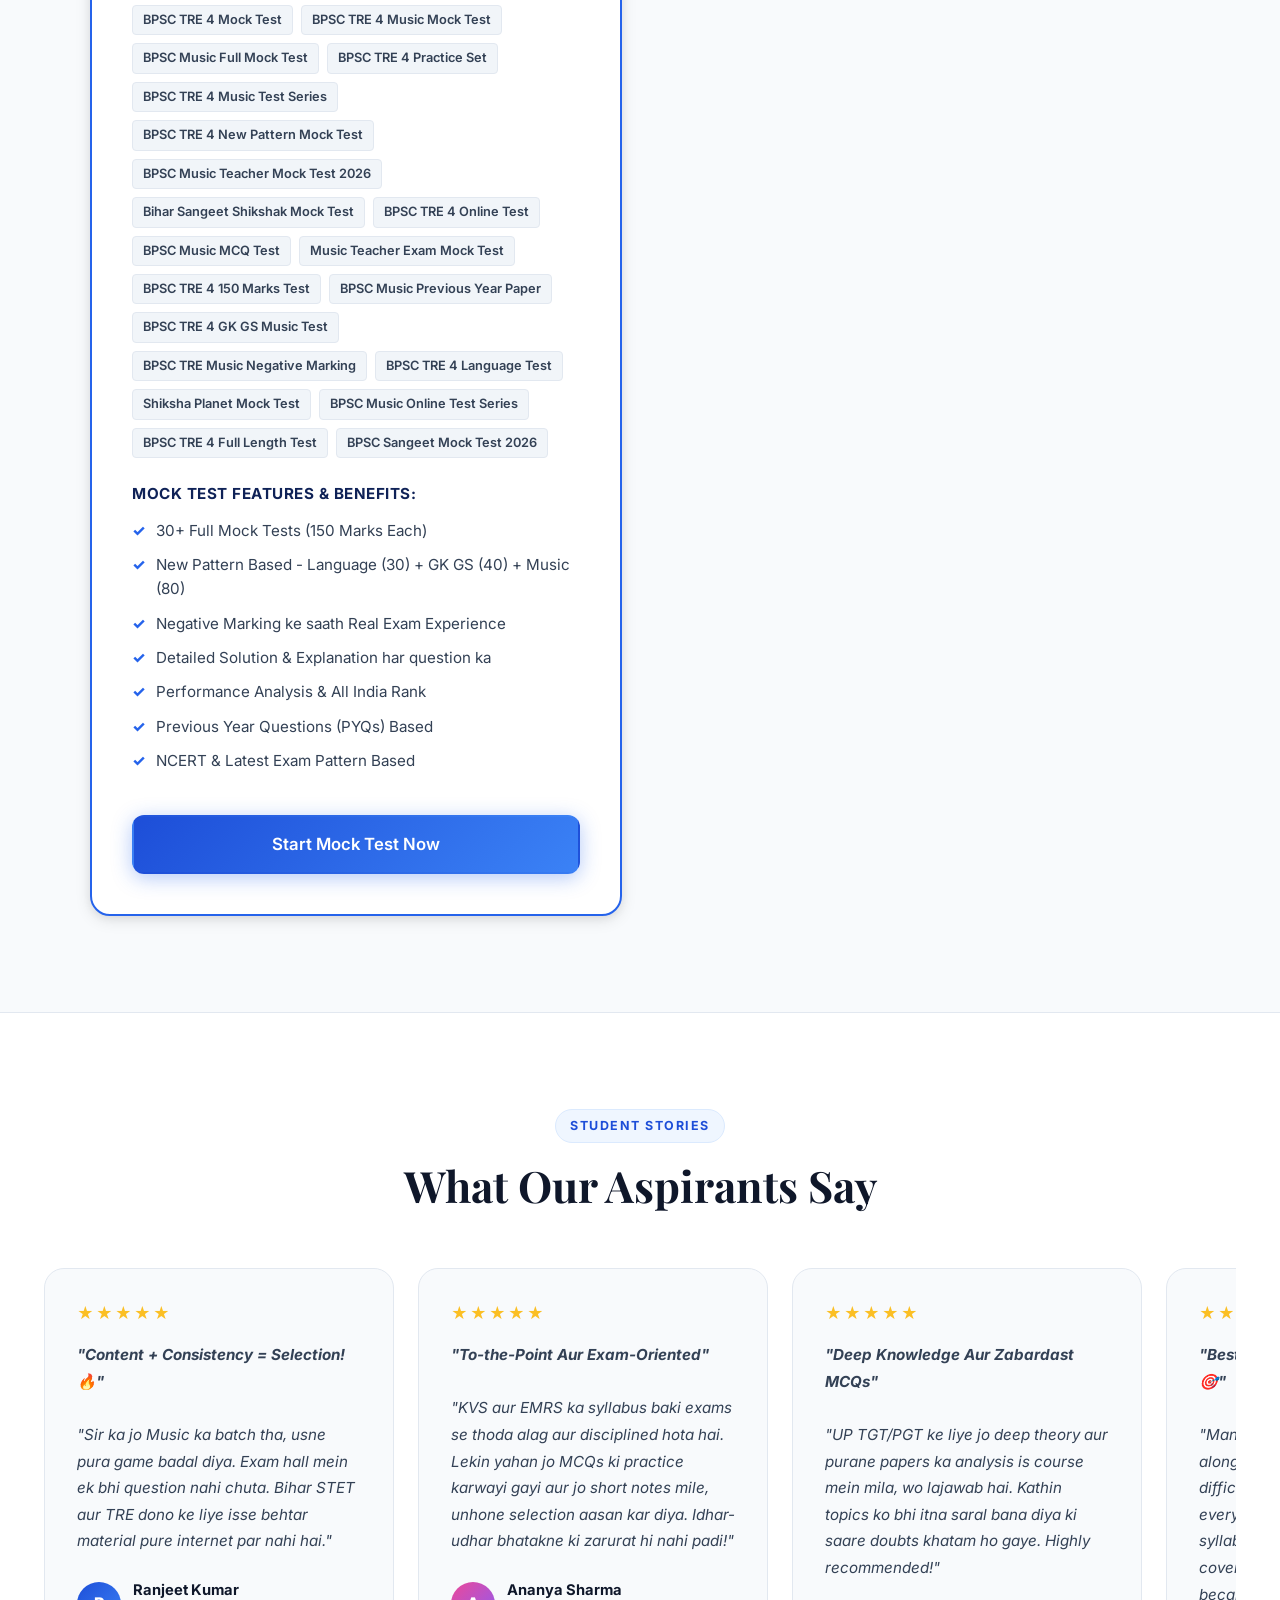
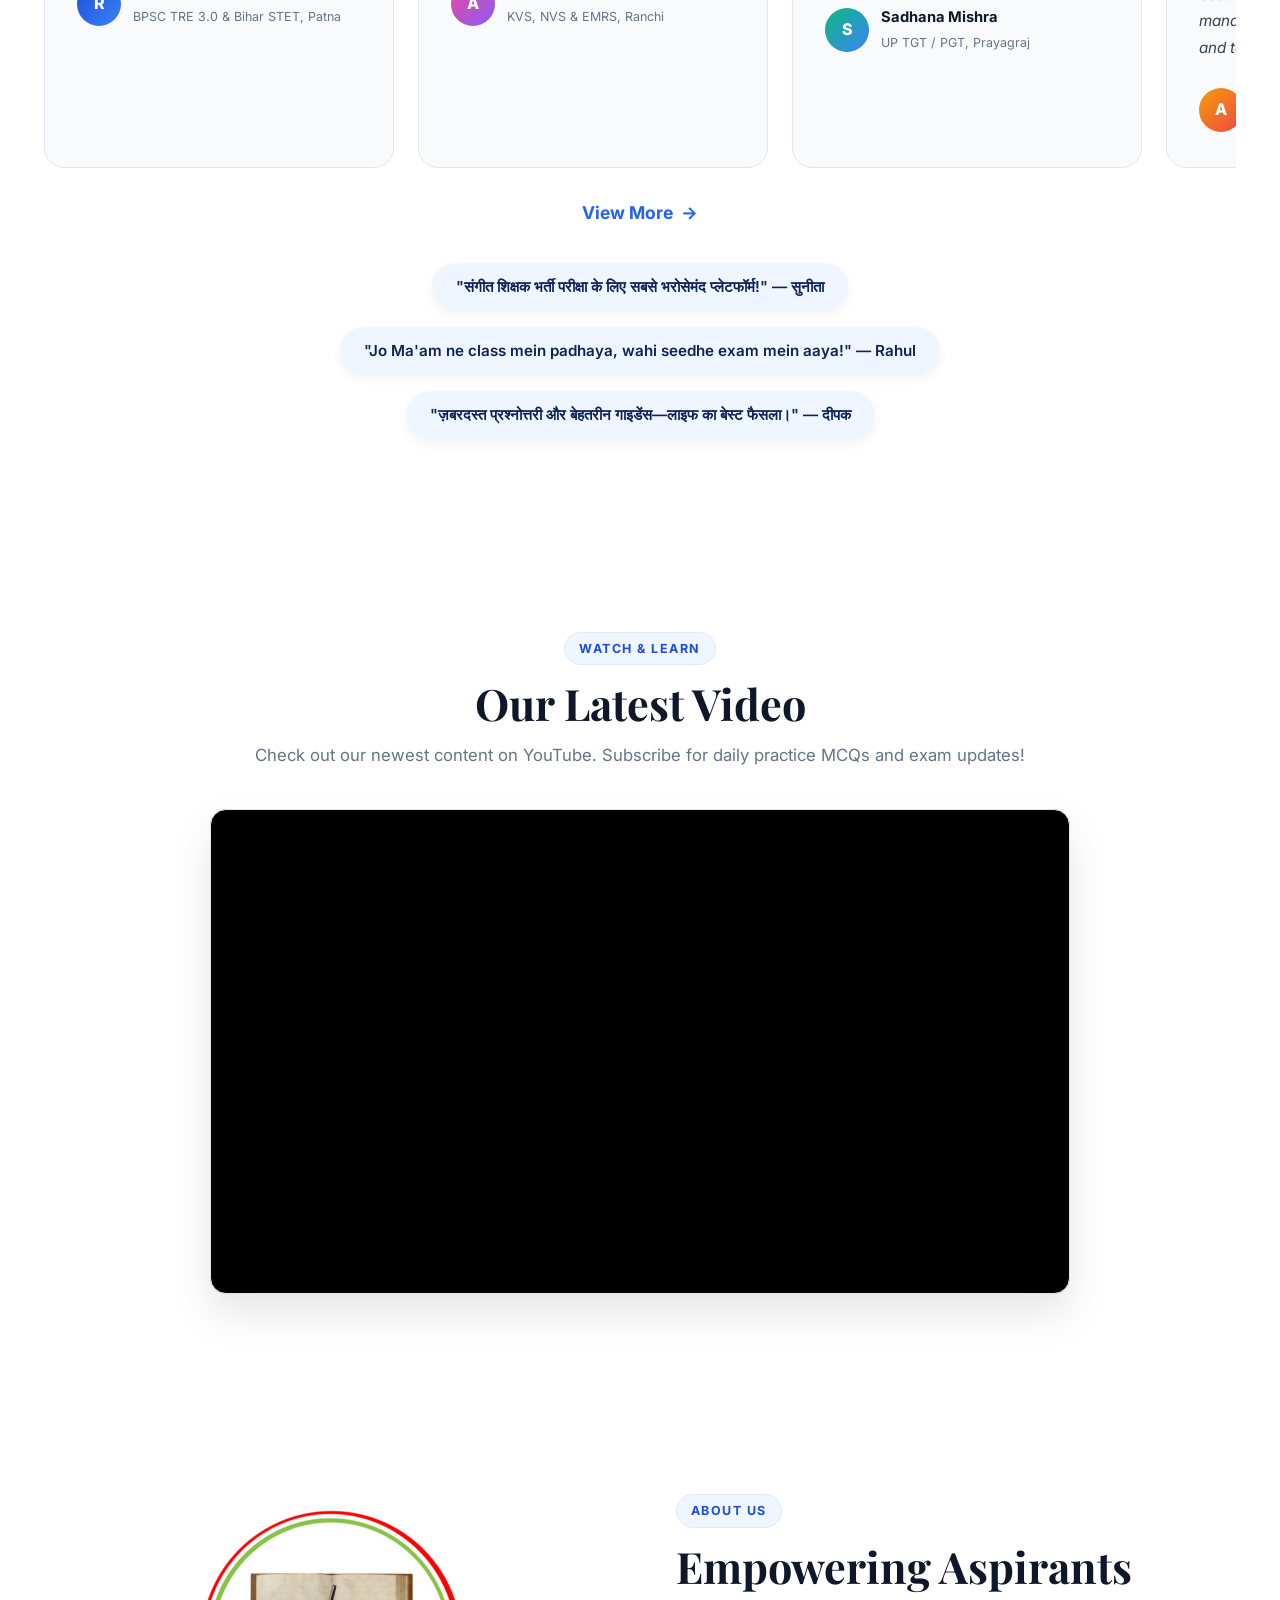
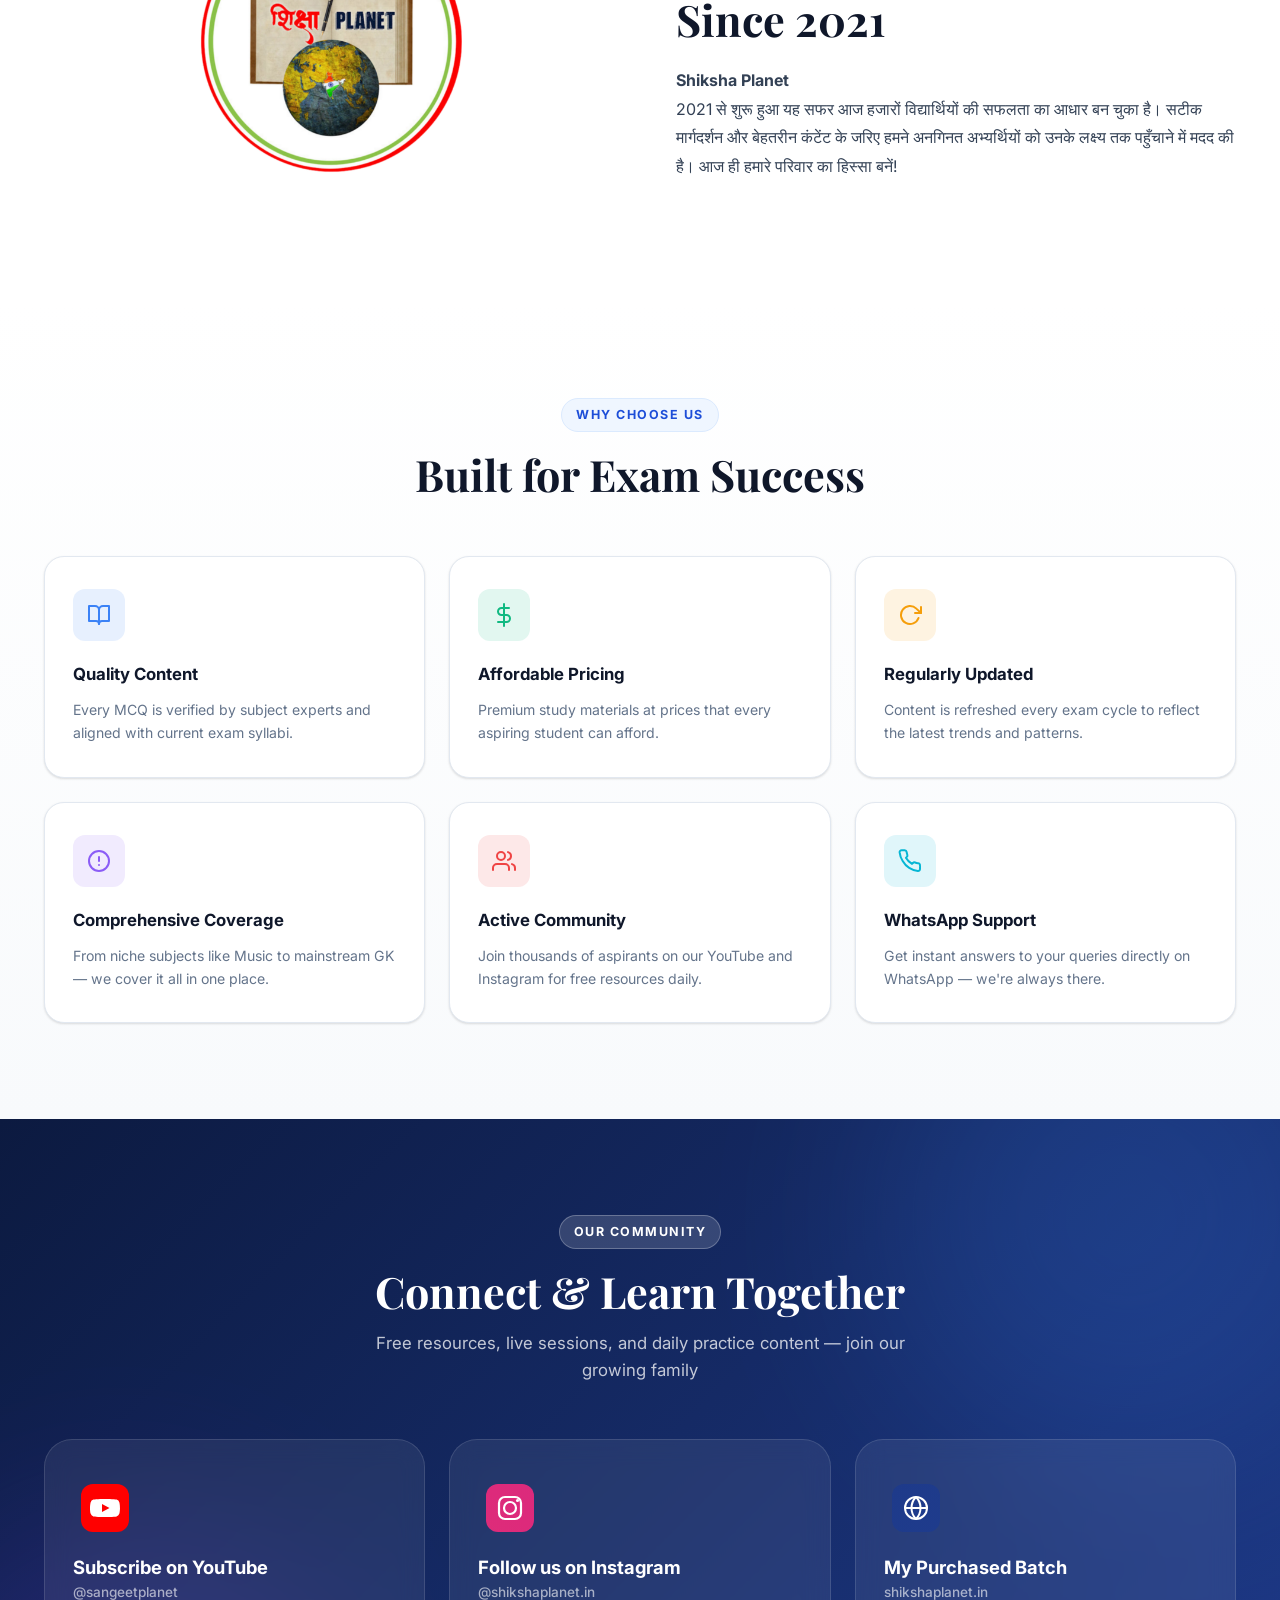
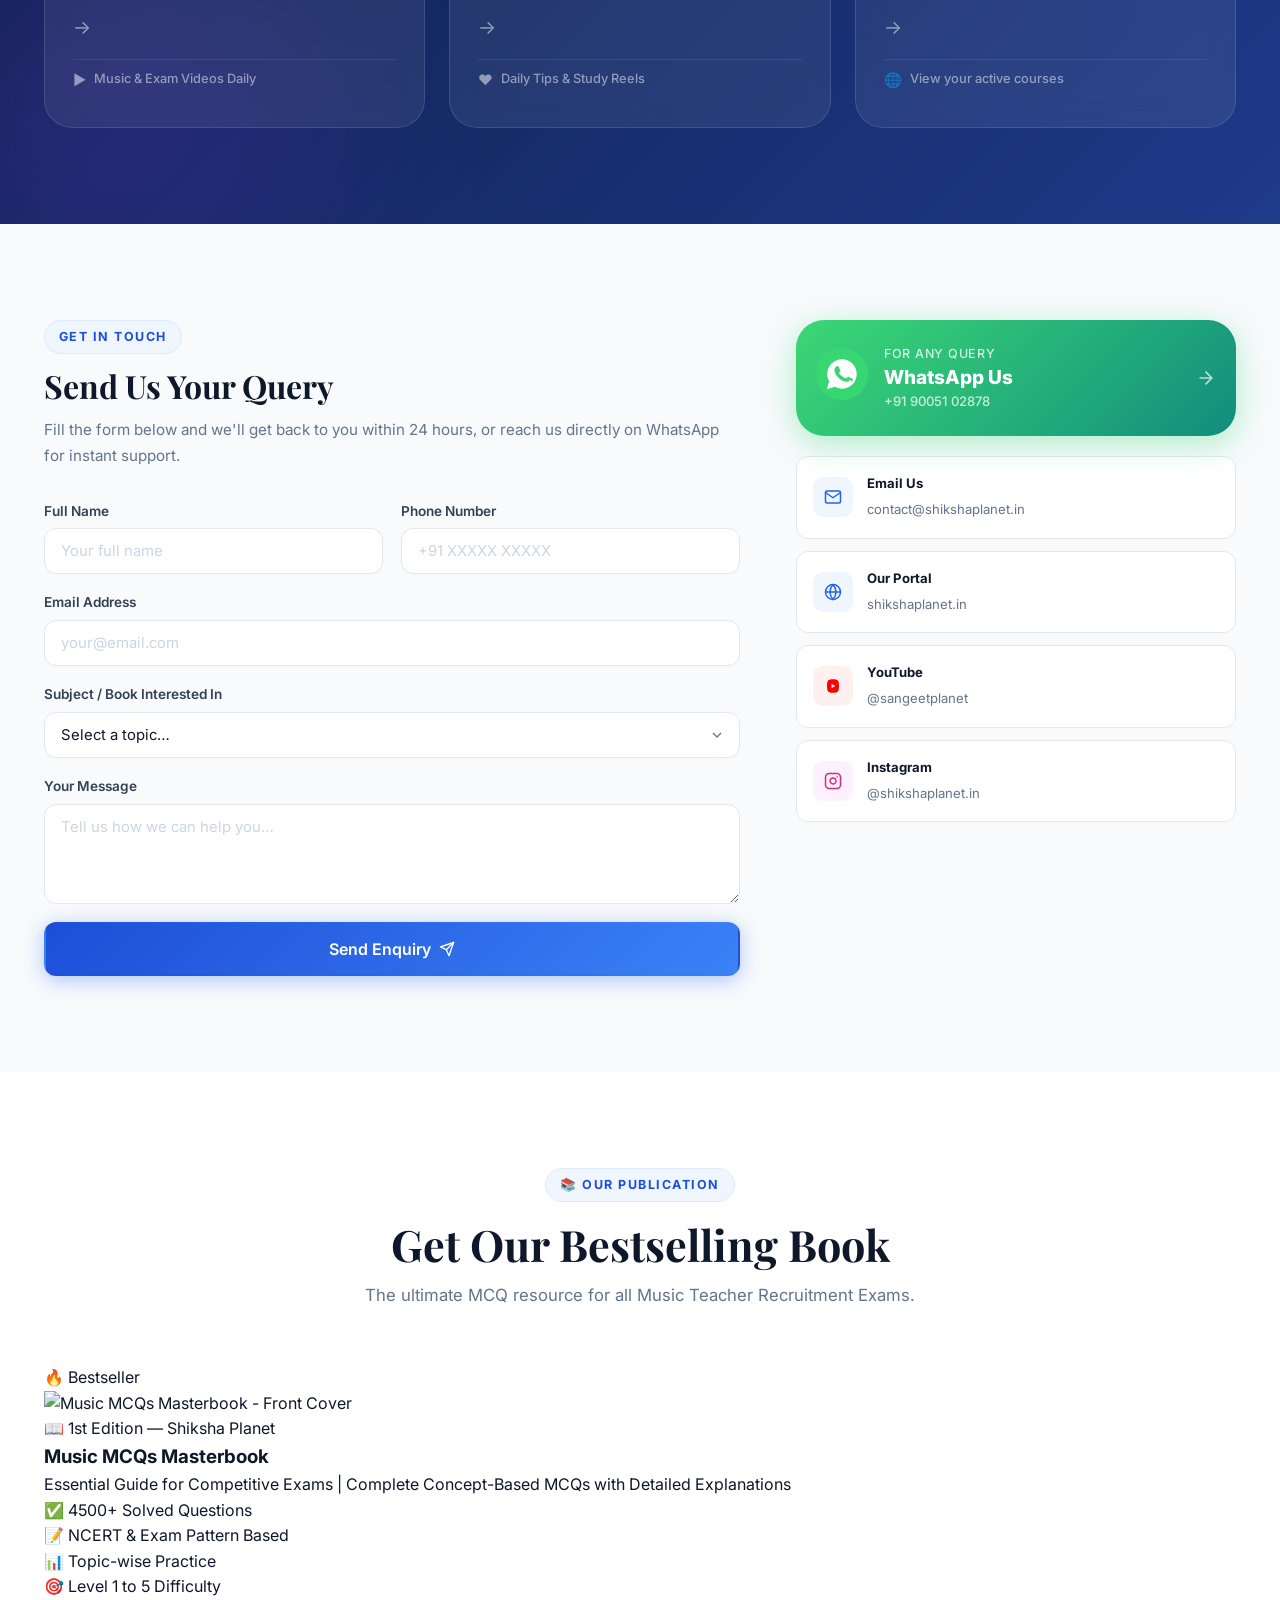
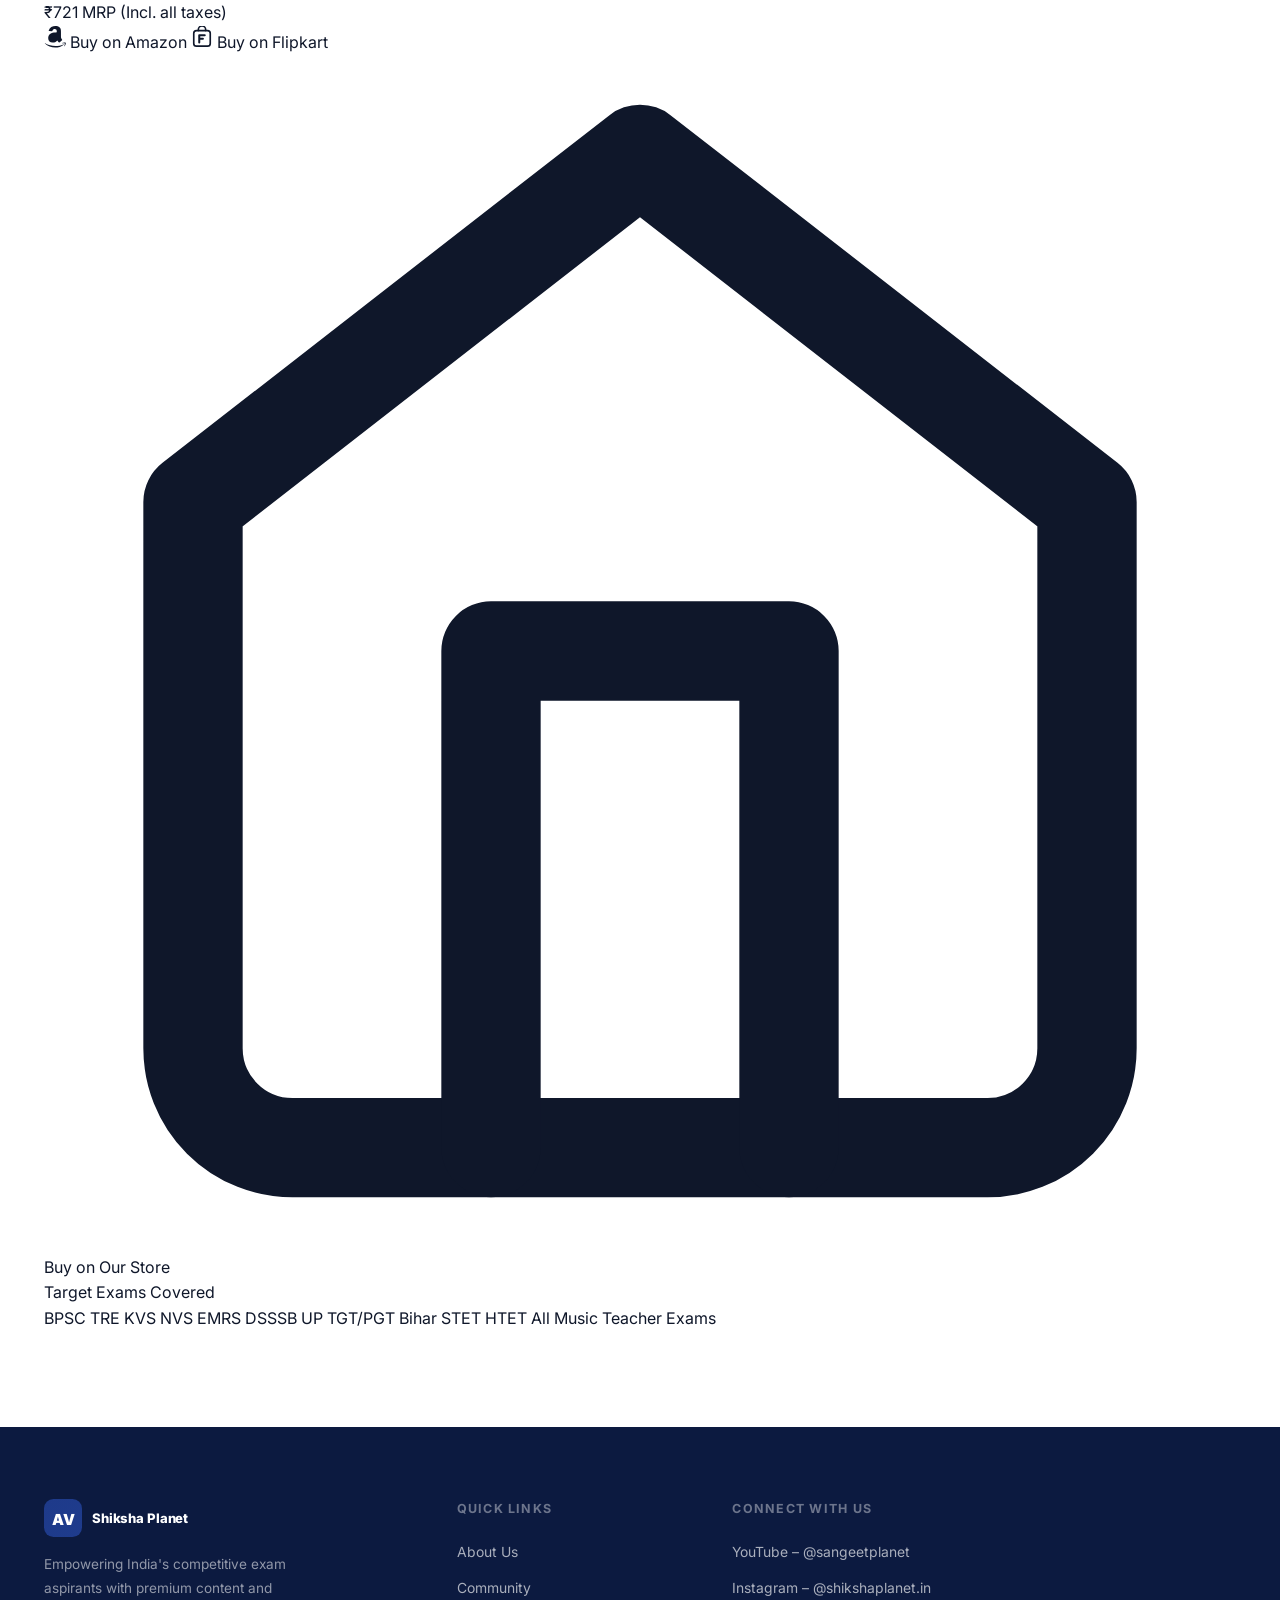
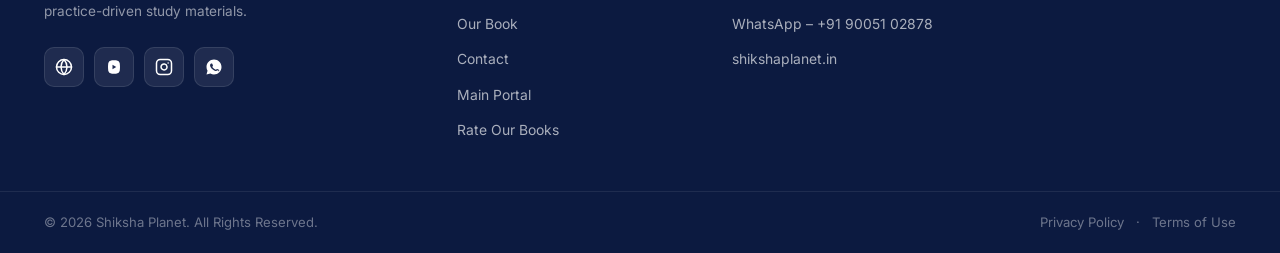
==== commit f003731c: "Add files via upload" ====
--- a/index.html
+++ b/index.html
@@ -224,7 +224,7 @@
       <h1 class="hero-headline">
         Ace Every Music Exam with<br/>
         <span class="hero-gradient-text">Shiksha Planet</span><br/>
-        Courses & Books
+        Courses, Books & Test Series
       </h1>
       <p class="hero-desc">
         Thousands of curated MCQs, topic-wise practice sets, and exam-ready study material — designed by experts, trusted by toppers across India.
@@ -256,15 +256,23 @@
         <div class="hero-banner-wrap" style="position: relative; transition: transform 0.3s ease;">
           <div class="badge-new-batch" style="z-index: 10; padding: 4px 10px; font-size: 11px; top: -28px; right: 4px; border-width: 2px;">🔥 Combo Offer</div>
           <a href="https://store.shikshaplanet.in/new-courses/55-combo-batch-book-online-batch-bpsc-tre-4-up-tgt-pgt-dsssb-mp-tet" target="_blank" rel="noopener noreferrer" style="display: block; cursor: pointer; border-radius: 16px; overflow: hidden; box-shadow: 0 20px 40px rgba(0,0,0,0.15); border: 2px solid var(--white);">
-            <img src="images/New Batch Combo Pack.png" alt="Combo Batch Book + Online Batch Banner" style="width: 100%; height: auto; display: block; object-fit: cover;" onmouseover="this.parentElement.parentElement.style.transform='scale(1.02)'" onmouseout="this.parentElement.parentElement.style.transform='scale(1)'" />
+            <img src="images/New Batch Combo Pack.jpg" alt="Combo Batch Book + Online Batch Banner" style="width: 100%; height: auto; display: block; object-fit: cover;" onmouseover="this.parentElement.parentElement.style.transform='scale(1.02)'" onmouseout="this.parentElement.parentElement.style.transform='scale(1)'" />
           </a>
         </div>
 
         <!-- Banner 2: New Batch / Sangeet Shikshak Mahapack -->
         <div class="hero-banner-wrap" style="position: relative; transition: transform 0.3s ease;">
           <div class="badge-new-batch" style="z-index: 10; padding: 4px 10px; font-size: 11px; top: -28px; right: 4px; border-width: 2px;">🔥 New Batch</div>
-          <a href="https://store.shikshaplanet.in/new-courses/52-sangeet-shikshak-mahapack" target="_blank" rel="noopener noreferrer" style="display: block; cursor: pointer; border-radius: 16px; overflow: hidden; box-shadow: 0 20px 40px rgba(0,0,0,0.15); border: 2px solid var(--white);">
-            <img src="images/New Batch.png" alt="Sangeet Shikshak Mahapack New Batch Banner" style="width: 100%; height: auto; display: block; object-fit: cover;" onmouseover="this.parentElement.parentElement.style.transform='scale(1.02)'" onmouseout="this.parentElement.parentElement.style.transform='scale(1)'" />
+          <a href="https://store.shikshaplanet.in/new-courses/49-bpsc-tre-4-music-new-batch" target="_blank" rel="noopener noreferrer" style="display: block; cursor: pointer; border-radius: 16px; overflow: hidden; box-shadow: 0 20px 40px rgba(0,0,0,0.15); border: 2px solid var(--white);">
+            <img src="images/New Batch.jpg" alt="Sangeet Shikshak Mahapack New Batch Banner" style="width: 100%; height: auto; display: block; object-fit: cover;" onmouseover="this.parentElement.parentElement.style.transform='scale(1.02)'" onmouseout="this.parentElement.parentElement.style.transform='scale(1)'" />
+          </a>
+        </div>
+
+        <!-- Banner 3: BPSC TRE 4 Music Full Mock Test -->
+        <div class="hero-banner-wrap" style="position: relative; transition: transform 0.3s ease;">
+          <div class="badge-new-batch" style="z-index: 10; padding: 4px 10px; font-size: 11px; top: -28px; right: 4px; border-width: 2px;">📝 Mock Test</div>
+          <a href="https://store.shikshaplanet.in/new-courses/58-bpsc-tre-4-music-full-mock-test" target="_blank" rel="noopener noreferrer" style="display: block; cursor: pointer; border-radius: 16px; overflow: hidden; box-shadow: 0 20px 40px rgba(0,0,0,0.15); border: 2px solid var(--white);">
+            <img src="images/Mock Test.jpg" alt="BPSC TRE 4 Music Full Mock Test Banner" style="width: 100%; height: auto; display: block; object-fit: cover;" onmouseover="this.parentElement.parentElement.style.transform='scale(1.02)'" onmouseout="this.parentElement.parentElement.style.transform='scale(1)'" />
           </a>
         </div>
 
@@ -298,7 +306,7 @@
     <div class="container">
       <div class="section-header">
         <div class="section-tag">Premium Batches</div>
-        <h2 class="section-title">Join Our Live & Recorded Music Teacher Batches</h2>
+        <h2 class="section-title">Join Our Live & Recorded Music Teacher Batches & Test Series</h2>
         <p class="section-subtitle">Syllabus-focused complete preparation with expert mentors to clear your exams in the first attempt.</p>
       </div>
 
@@ -407,12 +415,68 @@
           <div class="course-action">
             <span class="btn btn-primary btn-full">Enroll In BPSC TRE 4.0 Now</span>
           </div>
-        </a>
-      </div>
-    </div>
-  </section>
-
-  <!-- ============================================================
+        </a>
+
+        <!-- Course 3: BPSC TRE 4 Music Full Mock Test -->
+        <a href="https://store.shikshaplanet.in/new-courses/58-bpsc-tre-4-music-full-mock-test" target="_blank" rel="noopener noreferrer" class="course-card" style="text-decoration: none; color: inherit; display: flex;">
+          <div class="course-card-header">
+            <h3>BPSC TRE 4 Music Full Mock Test</h3>
+            <p class="course-tagline">30+ Full Mock Tests | 150 Marks | New Pattern Based with Negative Marking</p>
+          </div>
+          <div class="course-price-box">
+            <span class="original-price">₹699</span>
+            <span class="current-price">₹299</span>
+            <span class="price-suffix">Only</span>
+          </div>
+          <div class="validity-banner">
+            <span class="icon">📝</span> <span><strong>New Pattern</strong> - Language + GK GS + Music (150 Marks)</span>
+          </div>
+          <div class="target-exams-box">
+            <h4>Target Exams Covered:</h4>
+            <div class="exams-tags">
+              <span>BPSC TRE 4 Mock Test</span>
+              <span>BPSC TRE 4 Music Mock Test</span>
+              <span>BPSC Music Full Mock Test</span>
+              <span>BPSC TRE 4 Practice Set</span>
+              <span>BPSC TRE 4 Music Test Series</span>
+              <span>BPSC TRE 4 New Pattern Mock Test</span>
+              <span>BPSC Music Teacher Mock Test 2026</span>
+              <span>Bihar Sangeet Shikshak Mock Test</span>
+              <span>BPSC TRE 4 Online Test</span>
+              <span>BPSC Music MCQ Test</span>
+              <span>Music Teacher Exam Mock Test</span>
+              <span>BPSC TRE 4 150 Marks Test</span>
+              <span>BPSC Music Previous Year Paper</span>
+              <span>BPSC TRE 4 GK GS Music Test</span>
+              <span>BPSC TRE Music Negative Marking</span>
+              <span>BPSC TRE 4 Language Test</span>
+              <span>Shiksha Planet Mock Test</span>
+              <span>BPSC Music Online Test Series</span>
+              <span>BPSC TRE 4 Full Length Test</span>
+              <span>BPSC Sangeet Mock Test 2026</span>
+            </div>
+          </div>
+          <div class="course-features-list">
+            <h4>Mock Test Features & Benefits:</h4>
+            <ul>
+              <li>30+ Full Mock Tests (150 Marks Each)</li>
+              <li>New Pattern Based - Language (30) + GK GS (40) + Music (80)</li>
+              <li>Negative Marking ke saath Real Exam Experience</li>
+              <li>Detailed Solution & Explanation har question ka</li>
+              <li>Performance Analysis & All India Rank</li>
+              <li>Previous Year Questions (PYQs) Based</li>
+              <li>NCERT & Latest Exam Pattern Based</li>
+            </ul>
+          </div>
+          <div class="course-action">
+            <span class="btn btn-primary btn-full">Start Mock Test Now</span>
+          </div>
+        </a>
+      </div>
+    </div>
+  </section>
+
+  <!-- ============================================================
        TESTIMONIALS
   ============================================================ -->
   <section class="testimonials section" id="testimonials" aria-label="Student testimonials">
@@ -525,7 +589,7 @@
       <div class="video-container reveal" style="max-width: 860px; margin: 0 auto; border-radius: 16px; overflow: hidden; box-shadow: 0 20px 40px rgba(0,0,0,0.1); border: 1px solid var(--gray-200); background: #000;">
         <div style="position: relative; padding-bottom: 56.25%; height: 0;">
           <iframe 
-            src="https://www.youtube-nocookie.com/embed/hWtbzKx9obE" 
+            src="https://www.youtube-nocookie.com/embed/zS3qbjX6Iys" 
             title="Our Latest Video" 
             style="position: absolute; top: 0; left: 0; width: 100%; height: 100%; border: 0;" 
             allow="accelerometer; autoplay; clipboard-write; encrypted-media; gyroscope; picture-in-picture; web-share" 
